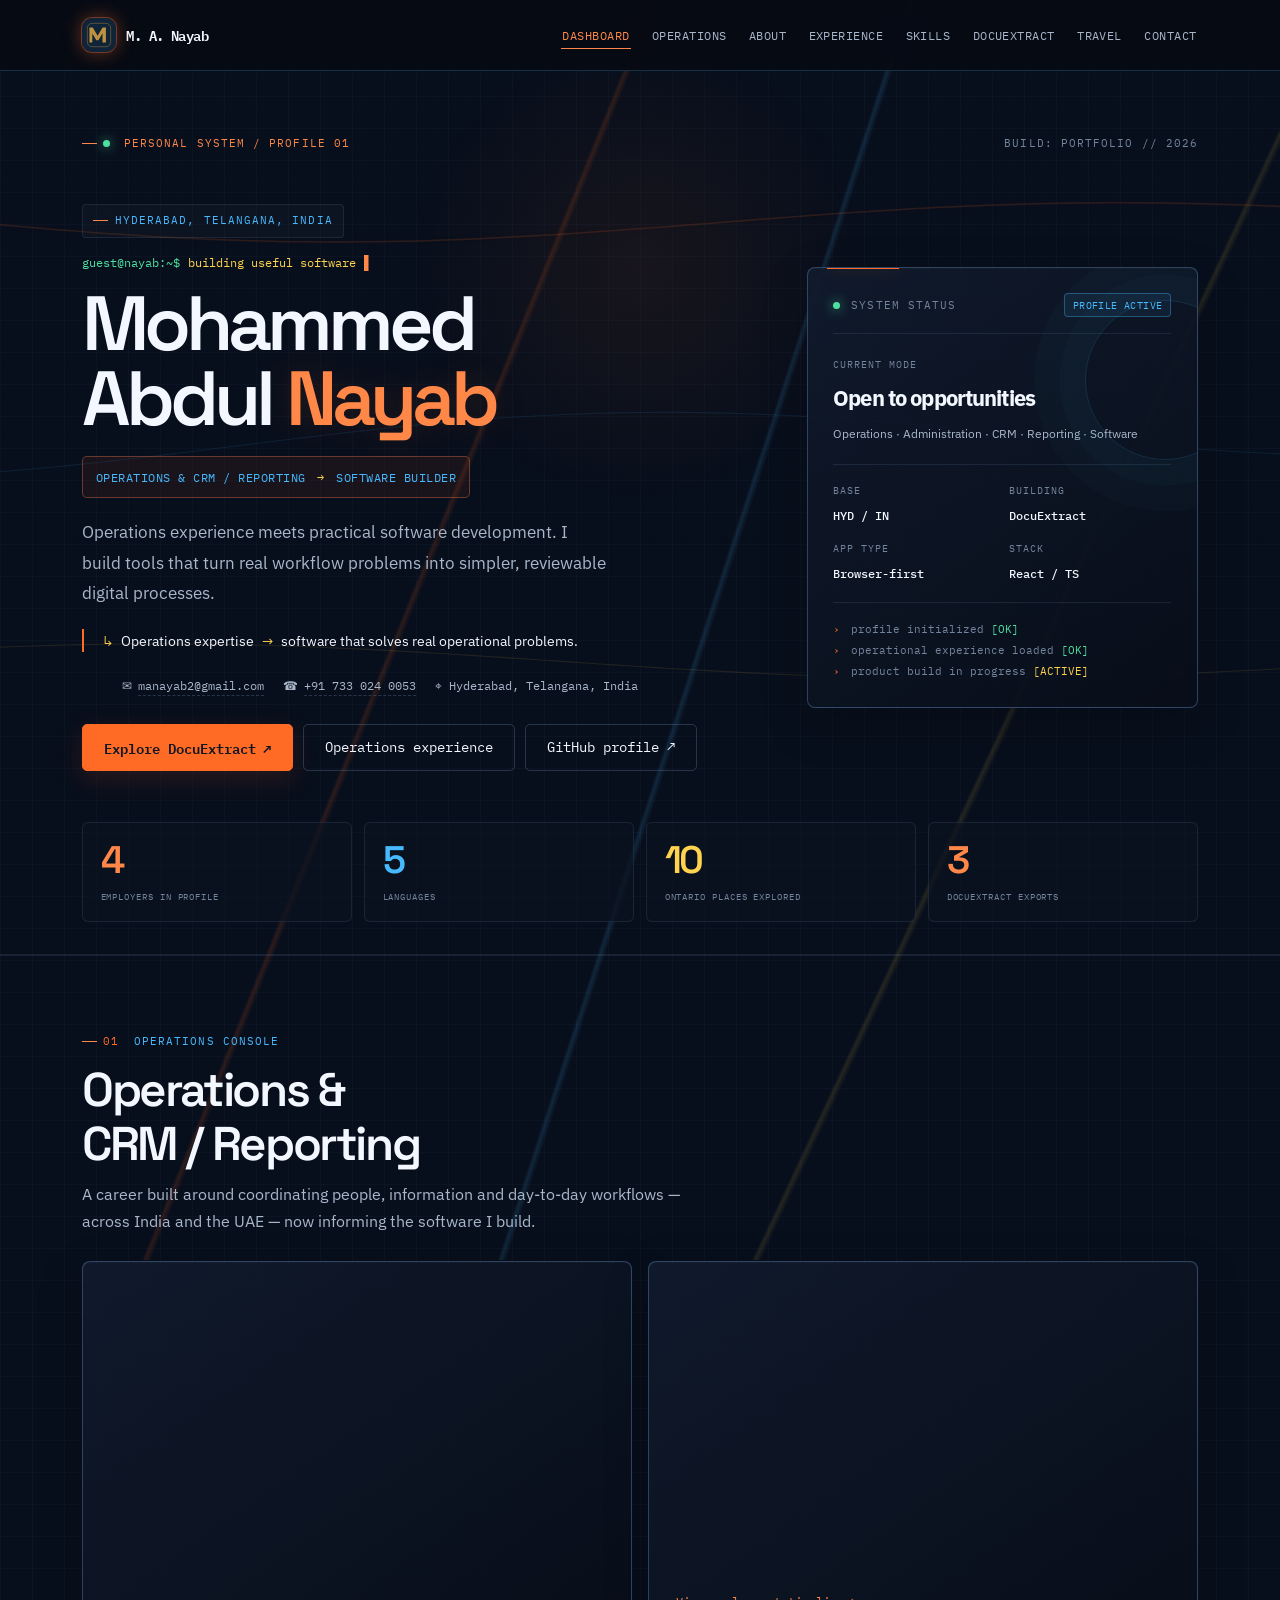
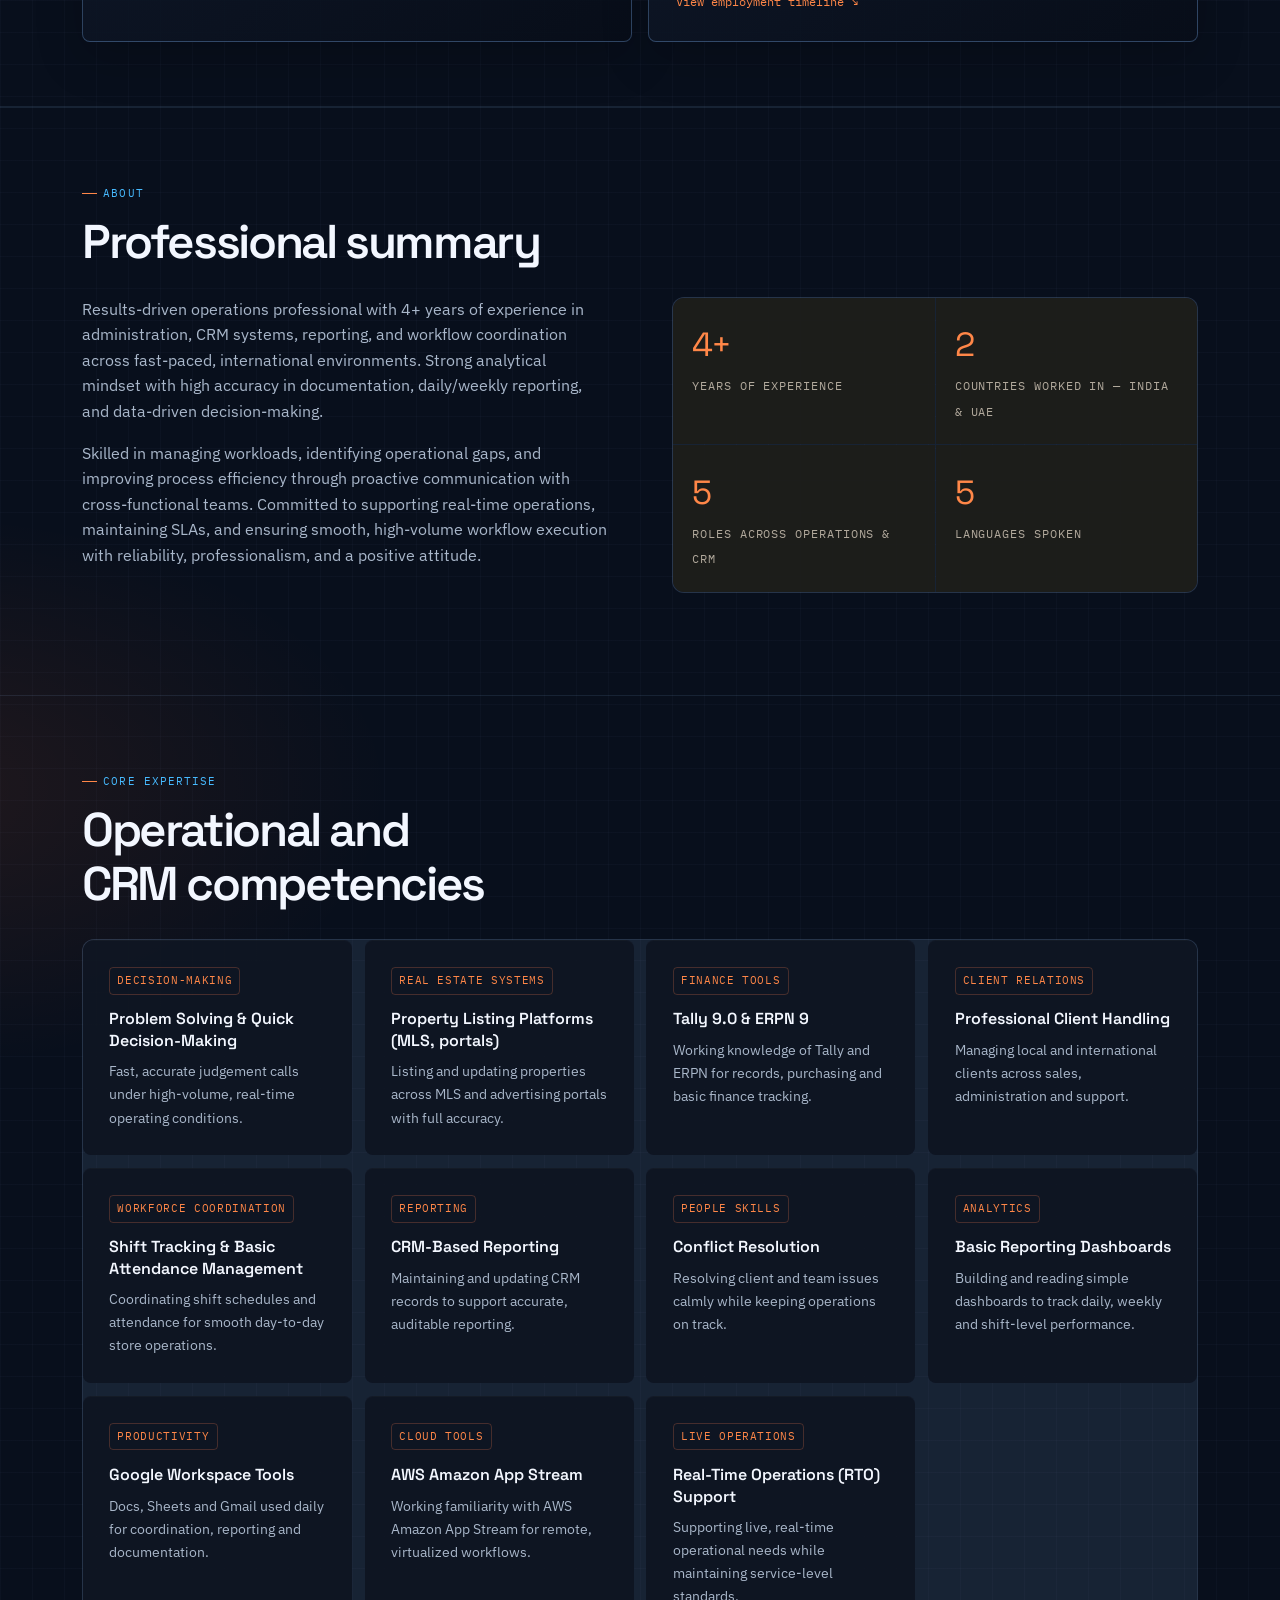
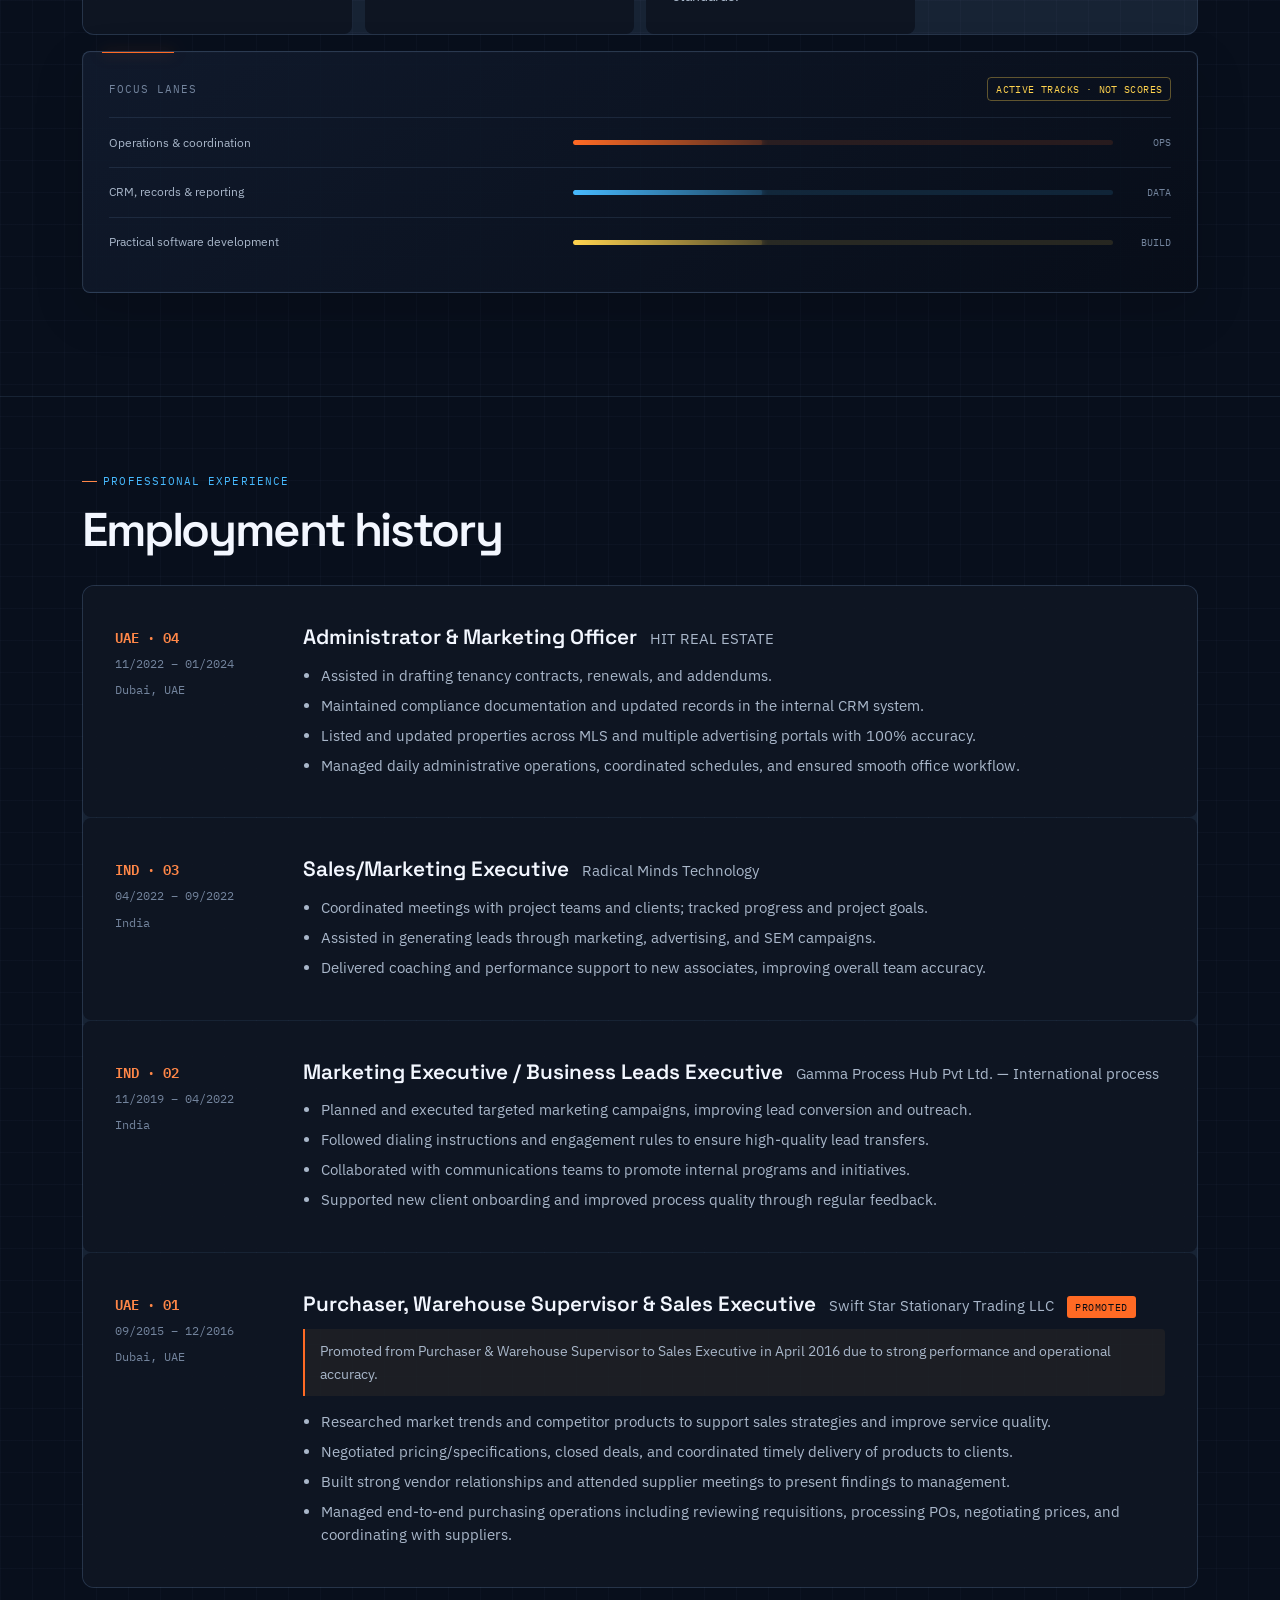
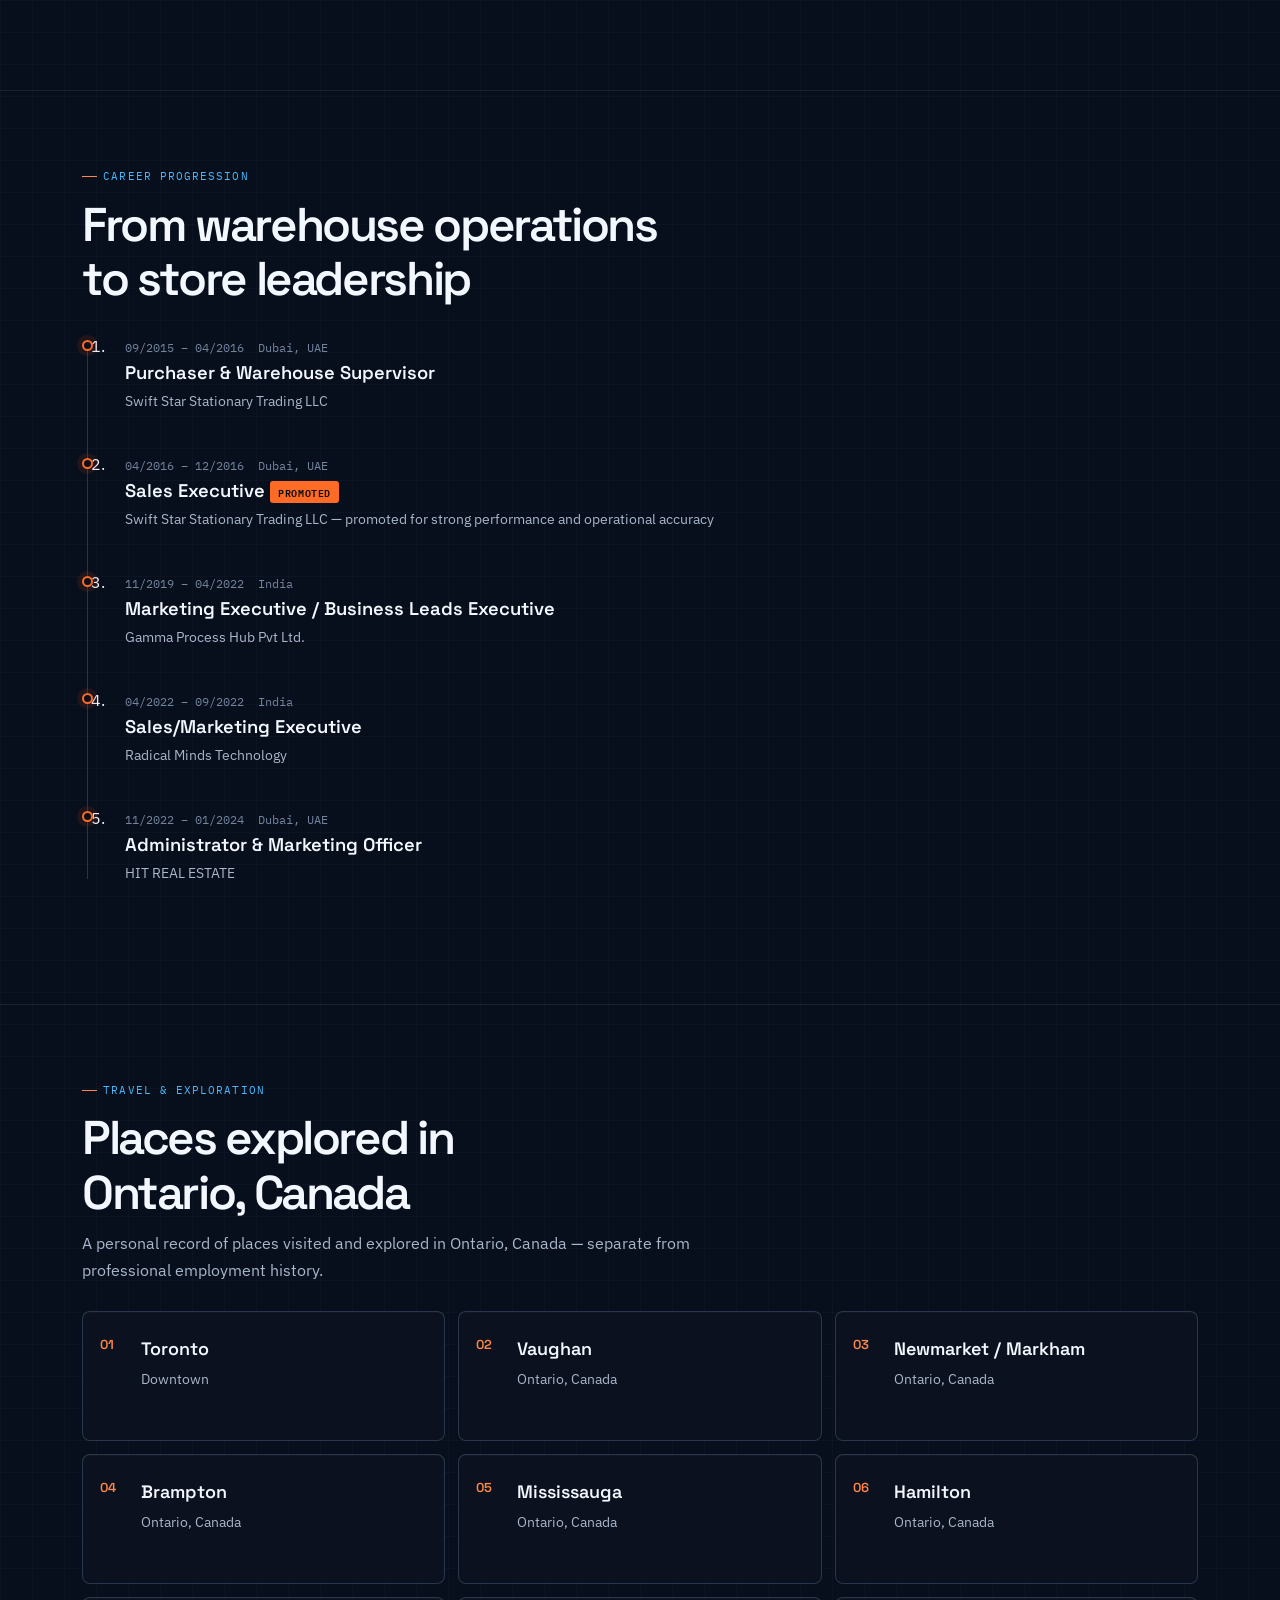
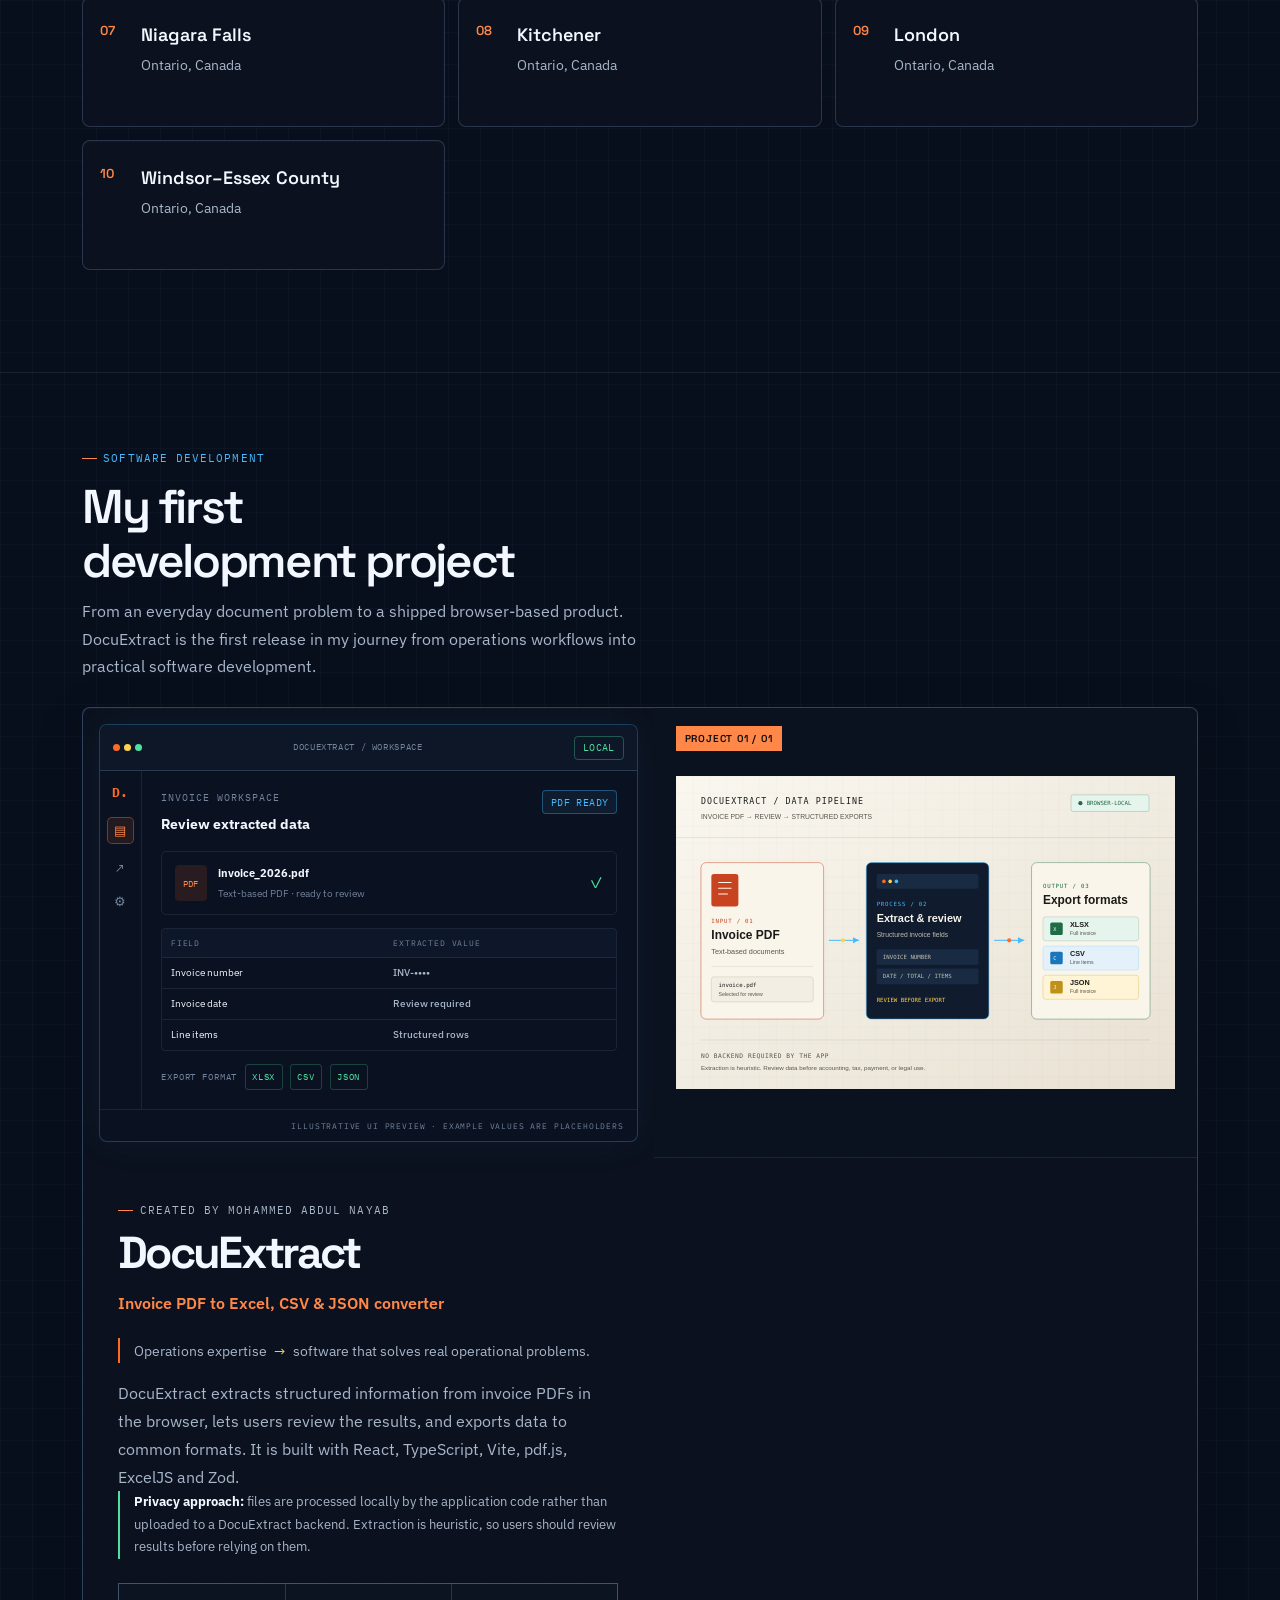
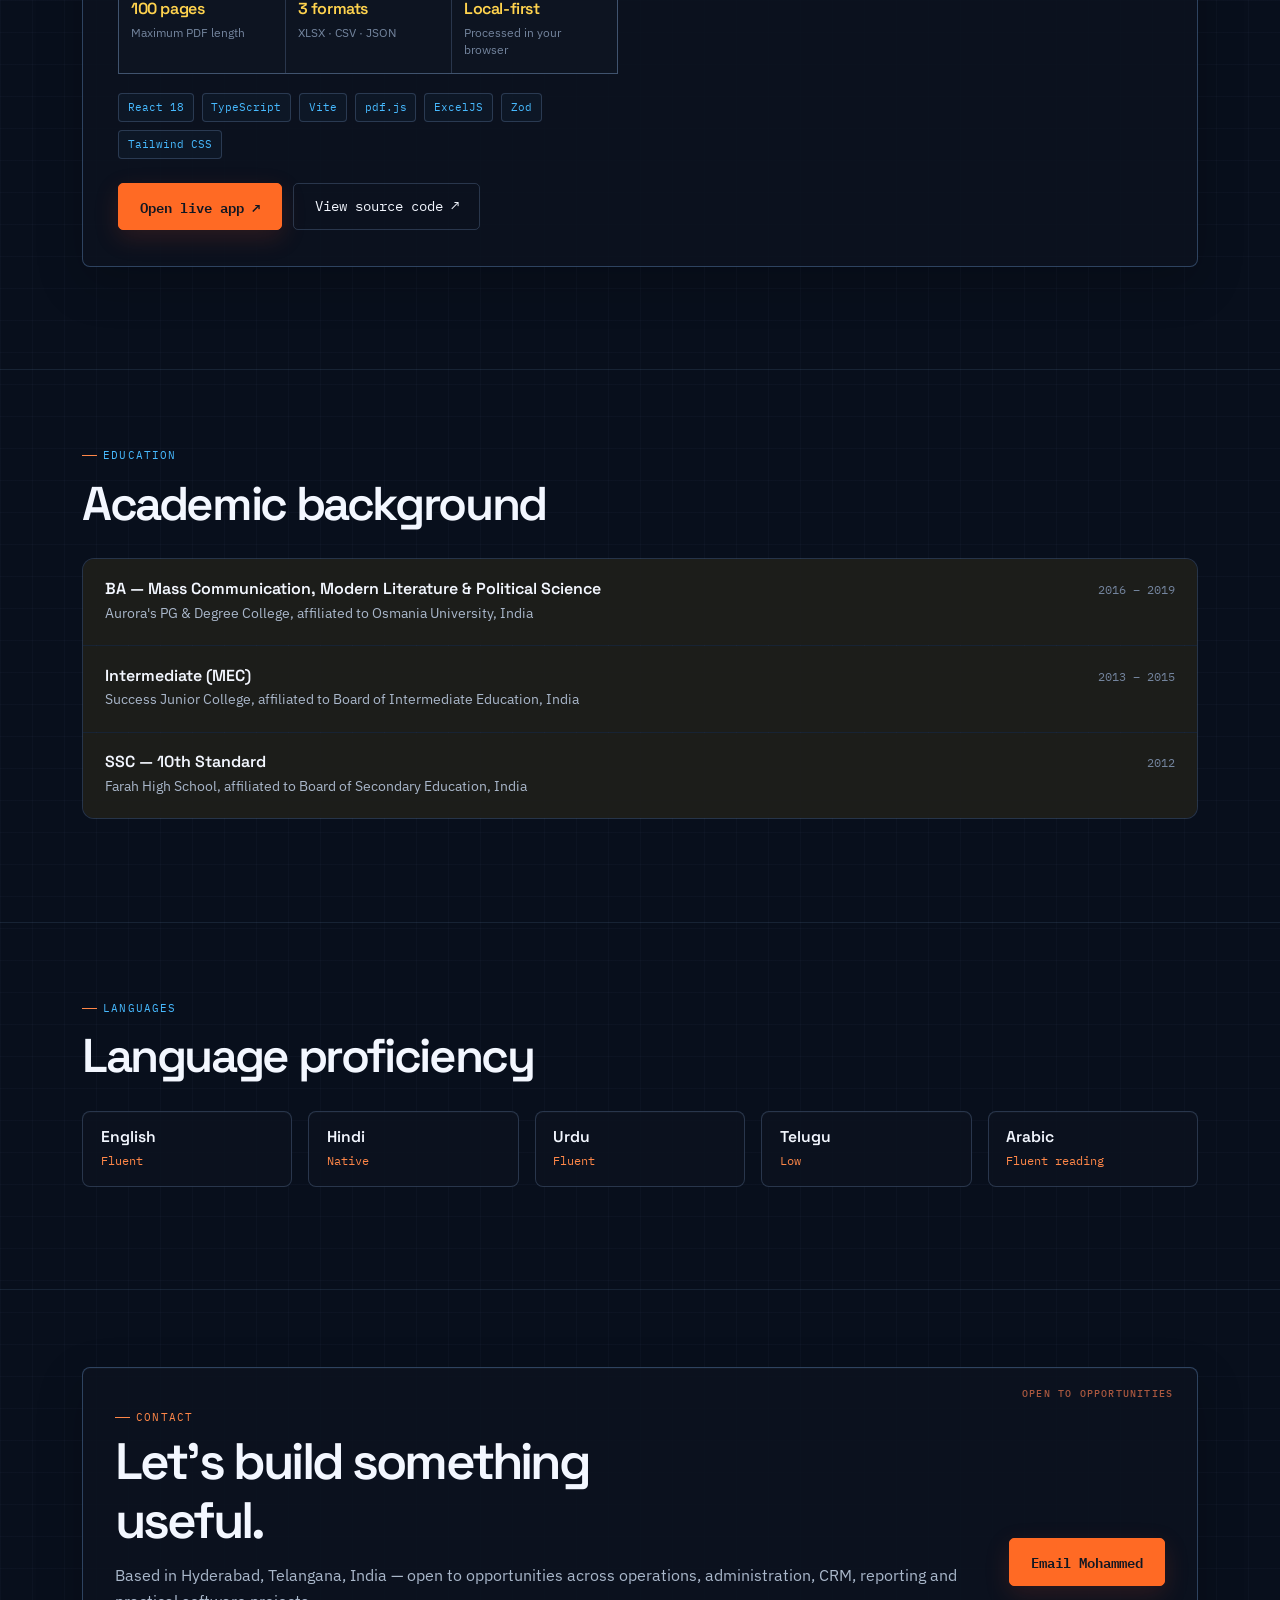
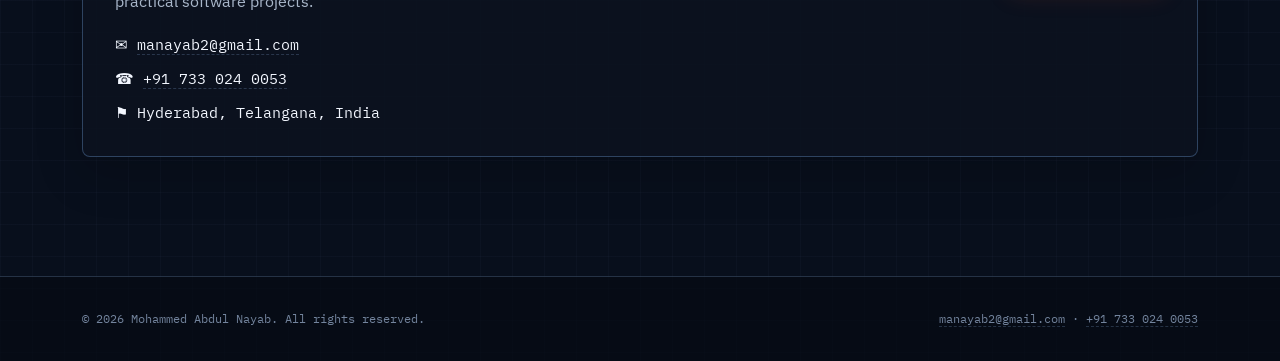
==== index.html @ 3ab065bc "Use explicit manifest.webmanifest URL" ====
<!DOCTYPE html>
<html lang="en">
<head>
  <meta charset="UTF-8" />
  <meta name="viewport" content="width=device-width, initial-scale=1" />
  <title>Mohammed Abdul Nayab | DocuExtract Creator &amp; Operations Professional</title>
  <meta name="description" content="Mohammed Abdul Nayab is a Hyderabad-based operations and CRM professional and creator of DocuExtract, a browser-based invoice PDF to Excel, CSV and JSON converter." />
  <meta name="author" content="Mohammed Abdul Nayab" />
  <meta name="robots" content="index, follow" />
  <meta name="google-site-verification" content="LG9hgW4y64yMzHTyEO7wEkTWzpy2BdXJJF6ilYaGp9U" />
  <link rel="canonical" href="https://manayab.github.io/Portfolio/" />

  <!-- Open Graph -->
  <meta property="og:type" content="profile" />
  <meta property="og:title" content="Mohammed Abdul Nayab | DocuExtract Creator & Operations Professional" />
  <meta property="og:description" content="Meet Mohammed Abdul Nayab, creator of DocuExtract, a browser-based invoice PDF converter, with experience in operations, administration and CRM." />
  <meta property="og:url" content="https://manayab.github.io/Portfolio/" />
  <meta property="og:site_name" content="Mohammed Abdul Nayab — Portfolio" />
  <meta property="og:locale" content="en_IN" />
  <meta property="profile:first_name" content="Mohammed Abdul" />
  <meta property="profile:last_name" content="Nayab" />

  <!-- Twitter / X Card -->
  <meta name="twitter:card" content="summary" />
  <meta name="color-scheme" content="dark" />
  <meta name="referrer" content="strict-origin-when-cross-origin" />
  <meta name="twitter:title" content="Mohammed Abdul Nayab | Operations, Administration & CRM Professional" />
  <meta name="twitter:description" content="Operations, administration and CRM professional based in Hyderabad, India, with professional experience in India and the UAE and travel experience in Canada." />

  <link rel="icon" href="favicon.svg" type="image/svg+xml" />
  <link rel="manifest" href="manifest.webmanifest" />
  <meta name="theme-color" content="#080d18" />

  <link rel="preconnect" href="https://fonts.googleapis.com" />
  <link rel="preconnect" href="https://fonts.gstatic.com" crossorigin />
  <link href="https://fonts.googleapis.com/css2?family=Space+Grotesk:wght@500;600;700&family=IBM+Plex+Sans:wght@400;500;600&family=IBM+Plex+Mono:wght@400;500;600&display=swap" rel="stylesheet" />

  <link rel="stylesheet" href="styles.css?v=20261029-hardening" />

  <script type="application/ld+json">
  {
    "@context": "https://schema.org",
    "@graph": [
      {
        "@type": "Person",
        "@id": "https://manayab.github.io/Portfolio/#person",
        "name": "Mohammed Abdul Nayab",
        "email": "mailto:manayab2@gmail.com",
        "telephone": "+91-733-024-0053",
        "jobTitle": "Operations, Administration & CRM Professional",
        "sameAs": ["https://github.com/MANayab", "https://github.com/MANayab/DocuExtract"],
        "url": "https://manayab.github.io/Portfolio/",
        "address": {
          "@type": "PostalAddress",
          "addressLocality": "Hyderabad",
          "addressRegion": "Telangana",
          "addressCountry": "IN"
        },
        "knowsLanguage": ["English", "Hindi", "Urdu", "Telugu", "Arabic"],
        "alumniOf": [
          {
            "@type": "CollegeOrUniversity",
            "name": "Aurora's PG & Degree College (affiliated to Osmania University)"
          },
          {
            "@type": "EducationalOrganization",
            "name": "Success Junior College"
          },
          {
            "@type": "EducationalOrganization",
            "name": "Farah High School"
          }
        ],
        "hasOccupation": [

          {
            "@type": "Occupation",
            "name": "Administrator & Marketing Officer",
            "occupationLocation": { "@type": "City", "name": "Dubai, UAE" }
          },
          {
            "@type": "Occupation",
            "name": "Sales/Marketing Executive",
            "occupationLocation": { "@type": "Country", "name": "India" }
          },
          {
            "@type": "Occupation",
            "name": "Marketing Executive / Business Leads Executive",
            "occupationLocation": { "@type": "Country", "name": "India" }
          },
          {
            "@type": "Occupation",
            "name": "Purchaser, Warehouse Supervisor & Sales Executive",
            "occupationLocation": { "@type": "City", "name": "Dubai, UAE" }
          }
        ]
      },
      {
        "@type": "SoftwareApplication",
        "@id": "https://manayab.github.io/Portfolio/#docuextract",
        "name": "DocuExtract",
        "applicationCategory": "BusinessApplication",
        "operatingSystem": "Any modern browser",
        "description": "Browser-based invoice PDF extraction to XLSX, CSV and JSON with a review step before export.",
        "url": "https://manayab.github.io/DocuExtract/",
        "codeRepository": "https://github.com/MANayab/DocuExtract",
        "creator": { "@id": "https://manayab.github.io/Portfolio/#person" }
      },
      {
        "@type": "ProfilePage",
        "@id": "https://manayab.github.io/Portfolio/#profilepage",
        "url": "https://manayab.github.io/Portfolio/",
        "name": "Mohammed Abdul Nayab | DocuExtract Creator & Operations Professional",
        "mainEntity": { "@id": "https://manayab.github.io/Portfolio/#person" },
        "about": { "@id": "https://manayab.github.io/Portfolio/#docuextract" },
        "inLanguage": "en"
      },
      {
        "@type": "ItemList",
        "@id": "https://manayab.github.io/Portfolio/#experience",
        "name": "Professional Experience",
        "itemListOrder": "https://schema.org/ItemListOrderDescending",
        "itemListElement": [

          {
            "@type": "ListItem",
            "position": 1,
            "item": {
              "@type": "OrganizeAction",
              "name": "Administrator & Marketing Officer at HIT REAL ESTATE",
              "startTime": "2022-11",
              "endTime": "2024-01",
              "location": { "@type": "City", "name": "Dubai, UAE" }
            }
          },
          {
            "@type": "ListItem",
            "position": 2,
            "item": {
              "@type": "OrganizeAction",
              "name": "Sales/Marketing Executive at Radical Minds Technology",
              "startTime": "2022-04",
              "endTime": "2022-09",
              "location": { "@type": "Country", "name": "India" }
            }
          },
          {
            "@type": "ListItem",
            "position": 3,
            "item": {
              "@type": "OrganizeAction",
              "name": "Marketing Executive/Business Leads Executive at Gamma Process Hub Pvt Ltd",
              "startTime": "2019-11",
              "endTime": "2022-04",
              "location": { "@type": "Country", "name": "India" }
            }
          },
          {
            "@type": "ListItem",
            "position": 4,
            "item": {
              "@type": "OrganizeAction",
              "name": "Purchaser, Warehouse Supervisor & Sales Executive (Promoted Apr 2016) at Swift Star Stationary Trading LLC",
              "startTime": "2015-09",
              "endTime": "2016-12",
              "location": { "@type": "City", "name": "Dubai, UAE" }
            }
          }
        ]
      },
      {
        "@type": "BreadcrumbList",
        "@id": "https://manayab.github.io/Portfolio/#breadcrumb",
        "itemListElement": [
          {
            "@type": "ListItem",
            "position": 1,
            "name": "Home",
            "item": "https://manayab.github.io/Portfolio/"
          }
        ]
      }
    ]
  }
  </script>
</head>
<body>
  <a class="skip-link" href="#main">Skip to main content</a>
  <canvas class="signal-canvas" id="signalCanvas" aria-hidden="true"></canvas>

  <header class="site-header">
    <div class="container nav-bar">
      <a class="brand" href="#top">
        <img class="brand-mark" src="favicon.svg" alt="" width="34" height="34" />
        <span>M. A. Nayab</span>
      </a>
      <button class="nav-toggle" id="navToggle" aria-expanded="false" aria-controls="siteNav">
        <svg viewBox="0 0 24 24" fill="none" stroke="currentColor" stroke-width="2" aria-hidden="true" focusable="false">
          <path d="M4 6h16M4 12h16M4 18h16" />
        </svg>
        <span style="position:absolute;left:-9999px;">Toggle navigation</span>
      </button>
      <nav class="site-nav" id="siteNav" aria-label="Primary">
        <ul>
          <li><a href="#top">Dashboard</a></li>
          <li><a href="#ops-dashboard">Operations</a></li>
          <li><a href="#about">About</a></li>
          <li><a href="#experience">Experience</a></li>
          <li><a href="#expertise">Skills</a></li>
          <li><a href="#projects">DocuExtract</a></li>
          <li><a href="#international">Travel</a></li>
          <li><a href="#contact">Contact</a></li>
        </ul>
      </nav>
    </div>
  </header>

  <main id="main">

    <!-- DASHBOARD HERO -->
    <section class="hero dashboard-hero" id="top" aria-labelledby="hero-heading">
      <div class="container">
        <div class="dashboard-topline">
          <span class="eyebrow"><span class="status-dot" aria-hidden="true"></span> PERSONAL SYSTEM / PROFILE 01</span>
          <span class="mono muted">BUILD: PORTFOLIO // 2026</span>
        </div>
        <div class="hero-grid">
          <div class="hero-copy">
            <p class="eyebrow hero-kicker">Hyderabad, Telangana, India</p>
            <p class="terminal-line"><span aria-hidden="true">guest@nayab:~$</span> <span id="terminalText">whoami</span><span class="terminal-cursor" aria-hidden="true">▋</span></p>
            <h1 id="hero-heading">Mohammed Abdul <span>Nayab</span></h1>
            <p class="hero-role">OPERATIONS &amp; CRM / REPORTING <span class="role-divider">→</span> SOFTWARE BUILDER</p>
            <p class="hero-summary">Operations experience meets practical software development. I build tools that turn real workflow problems into simpler, reviewable digital processes.</p>
            <p class="bridge-line"><span class="bridge-mark" aria-hidden="true">↳</span> Operations expertise <span>→</span> software that solves real operational problems.</p>
            <ul class="hero-meta">
              <li><span aria-hidden="true">✉</span> <a href="mailto:manayab2@gmail.com">manayab2@gmail.com</a></li>
              <li><span aria-hidden="true">☎</span> <a href="tel:+917330240053">+91 733 024 0053</a></li>
              <li><span aria-hidden="true">⌖</span> Hyderabad, Telangana, India</li>
            </ul>
            <div class="hero-cta">
              <a class="btn btn-primary" href="#projects">Explore DocuExtract <span aria-hidden="true">↗</span></a>
              <a class="btn btn-ghost" href="#experience">Operations experience</a>
              <a class="btn btn-ghost" href="https://github.com/MANayab" target="_blank" rel="noopener noreferrer">GitHub profile ↗</a>
            </div>
          </div>
          <aside class="status-panel panel" aria-label="Current profile status">
            <div class="panel-heading"><span><span class="status-dot" aria-hidden="true"></span> SYSTEM STATUS</span><span class="chip chip-blue">PROFILE ACTIVE</span></div>
            <div class="status-main"><span class="status-label">CURRENT MODE</span><strong>Open to opportunities</strong><span class="status-sub">Operations · Administration · CRM · Reporting · Software</span></div>
            <div class="status-grid">
              <div><span class="status-label">BASE</span><strong>HYD / IN</strong></div>
              <div><span class="status-label">BUILDING</span><strong>DocuExtract</strong></div>
              <div><span class="status-label">APP TYPE</span><strong>Browser-first</strong></div>
              <div><span class="status-label">STACK</span><strong>React / TS</strong></div>
            </div>
            <div class="terminal-output"><span class="terminal-prompt">›</span> profile initialized <span class="output-ok">[OK]</span><br><span class="terminal-prompt">›</span> operational experience loaded <span class="output-ok">[OK]</span><br><span class="terminal-prompt">›</span> product build in progress <span class="output-warn">[ACTIVE]</span></div>
          </aside>
        </div>
        <div class="kpi-strip" aria-label="Portfolio highlights">
          <div class="kpi"><strong data-count="4">4</strong><span>EMPLOYERS IN PROFILE</span></div>
          <div class="kpi kpi-blue"><strong data-count="5">5</strong><span>LANGUAGES</span></div>
          <div class="kpi kpi-yellow"><strong data-count="10">10</strong><span>ONTARIO PLACES EXPLORED</span></div>
          <div class="kpi"><strong data-count="3">3</strong><span>DOCUEXTRACT EXPORTS</span></div>
        </div>
      </div>
    </section>

    <!-- OPERATIONS FIRST: EXPERIENCE IS IMMEDIATELY VISIBLE -->
    <section class="ops-dashboard section-dashboard" id="ops-dashboard" aria-labelledby="ops-dashboard-heading">
      <div class="container">
        <div class="section-head dashboard-section-head">
          <p class="eyebrow"><span class="section-index">01</span> OPERATIONS CONSOLE</p>
          <h2 id="ops-dashboard-heading">Operations &amp; CRM / Reporting</h2>
          <p class="section-intro">A career built around coordinating people, information and day-to-day workflows — across India and the UAE — now informing the software I build.</p>
        </div>
        <div class="ops-overview-grid">
          <article class="panel ops-focus">
            <div class="panel-heading"><span>CORE CAPABILITIES</span><span class="chip">OPS / CRM</span></div>
            <h3>Keep the workflow moving.</h3>
            <p>Administration, CRM handling, reporting, scheduling support, client coordination and operational follow-through.</p>
            <div class="capability-tags"><span>CRM &amp; reporting</span><span>Workflow coordination</span><span>Client handling</span><span>RTO / SLA support</span><span>Warehouse &amp; purchasing</span><span>Marketing operations</span></div>
          </article>
          <article class="panel ops-route">
            <div class="panel-heading"><span>INTERNATIONAL WORK HISTORY</span><span class="chip chip-blue">IND ↔ UAE</span></div>
            <div class="route-row"><span class="route-node"></span><div><strong>India</strong><p>Sales/marketing, business leads and CRM-related work</p></div><span class="route-tag">IN</span></div>
            <div class="route-row"><span class="route-node route-node-blue"></span><div><strong>United Arab Emirates</strong><p>Purchasing, warehouse supervision, sales, administration and marketing</p></div><span class="route-tag">UAE</span></div>
            <p class="route-note">See the full role-by-role timeline below. No performance metrics are assumed where the record does not provide them.</p>
            <a class="text-link" href="#experience">View employment timeline <span aria-hidden="true">↘</span></a>
          </article>
        </div>
      </div>
    </section>

    <!-- ABOUT -->
    <section id="about" aria-labelledby="about-heading">
      <div class="container">
        <div class="section-head">
          <p class="eyebrow">About</p>
          <h2 id="about-heading">Professional summary</h2>
        </div>
        <div class="about-layout">
          <div class="about-body">
            <p>
              Results-driven operations professional with 4+ years of experience in administration,
              CRM systems, reporting, and workflow coordination across fast-paced, international
              environments. Strong analytical mindset with high accuracy in documentation,
              daily/weekly reporting, and data-driven decision-making.
            </p>
            <p>
              Skilled in managing workloads, identifying operational gaps, and improving process
              efficiency through proactive communication with cross-functional teams. Committed to
              supporting real-time operations, maintaining SLAs, and ensuring smooth, high-volume
              workflow execution with reliability, professionalism, and a positive attitude.
            </p>
          </div>
          <div class="about-stats" role="list" aria-label="Career snapshot">
            <div role="listitem">
              <span class="stat-value">4+</span>
              <span class="stat-label">Years of experience</span>
            </div>
            <div role="listitem">
              <span class="stat-value">2</span>
              <span class="stat-label">Countries worked in — India &amp; UAE</span>
            </div>
            <div role="listitem">
              <span class="stat-value">5</span>
              <span class="stat-label">Roles across operations &amp; CRM</span>
            </div>
            <div role="listitem">
              <span class="stat-value">5</span>
              <span class="stat-label">Languages spoken</span>
            </div>
          </div>
        </div>
      </div>
    </section>

    <!-- CORE EXPERTISE -->
    <section id="expertise" aria-labelledby="expertise-heading">
      <div class="container">
        <div class="section-head">
          <p class="eyebrow">Core expertise</p>
          <h2 id="expertise-heading">Operational and CRM competencies</h2>
        </div>
        <div class="expertise-grid">
          <div class="expertise-item">
            <span class="expertise-tag">Decision-making</span>
            <h3>Problem Solving &amp; Quick Decision-Making</h3>
            <p>Fast, accurate judgement calls under high-volume, real-time operating conditions.</p>
          </div>
          <div class="expertise-item">
            <span class="expertise-tag">Real estate systems</span>
            <h3>Property Listing Platforms (MLS, portals)</h3>
            <p>Listing and updating properties across MLS and advertising portals with full accuracy.</p>
          </div>
          <div class="expertise-item">
            <span class="expertise-tag">Finance tools</span>
            <h3>Tally 9.0 &amp; ERPN 9</h3>
            <p>Working knowledge of Tally and ERPN for records, purchasing and basic finance tracking.</p>
          </div>
          <div class="expertise-item">
            <span class="expertise-tag">Client relations</span>
            <h3>Professional Client Handling</h3>
            <p>Managing local and international clients across sales, administration and support.</p>
          </div>
          <div class="expertise-item">
            <span class="expertise-tag">Workforce coordination</span>
            <h3>Shift Tracking &amp; Basic Attendance Management</h3>
            <p>Coordinating shift schedules and attendance for smooth day-to-day store operations.</p>
          </div>
          <div class="expertise-item">
            <span class="expertise-tag">Reporting</span>
            <h3>CRM-Based Reporting</h3>
            <p>Maintaining and updating CRM records to support accurate, auditable reporting.</p>
          </div>
          <div class="expertise-item">
            <span class="expertise-tag">People skills</span>
            <h3>Conflict Resolution</h3>
            <p>Resolving client and team issues calmly while keeping operations on track.</p>
          </div>
          <div class="expertise-item">
            <span class="expertise-tag">Analytics</span>
            <h3>Basic Reporting Dashboards</h3>
            <p>Building and reading simple dashboards to track daily, weekly and shift-level performance.</p>
          </div>
          <div class="expertise-item">
            <span class="expertise-tag">Productivity</span>
            <h3>Google Workspace Tools</h3>
            <p>Docs, Sheets and Gmail used daily for coordination, reporting and documentation.</p>
          </div>
          <div class="expertise-item">
            <span class="expertise-tag">Cloud tools</span>
            <h3>AWS Amazon App Stream</h3>
            <p>Working familiarity with AWS Amazon App Stream for remote, virtualized workflows.</p>
          </div>
          <div class="expertise-item">
            <span class="expertise-tag">Live operations</span>
            <h3>Real-Time Operations (RTO) Support</h3>
            <p>Supporting live, real-time operational needs while maintaining service-level standards.</p>
          </div>
        </div>
        <div class="focus-lanes panel" aria-label="Focus areas; visual bars are decorative and do not represent proficiency scores">
          <div class="panel-heading"><span>FOCUS LANES</span><span class="chip chip-yellow">ACTIVE TRACKS · NOT SCORES</span></div>
          <div class="focus-lane"><span>Operations &amp; coordination</span><div class="signal-track" aria-hidden="true"><i></i></div><span class="lane-code">OPS</span></div>
          <div class="focus-lane"><span>CRM, records &amp; reporting</span><div class="signal-track signal-blue" aria-hidden="true"><i></i></div><span class="lane-code">DATA</span></div>
          <div class="focus-lane"><span>Practical software development</span><div class="signal-track signal-yellow" aria-hidden="true"><i></i></div><span class="lane-code">BUILD</span></div>
        </div>
      </div>
    </section>

    <!-- PROFESSIONAL EXPERIENCE -->
    <section id="experience" aria-labelledby="experience-heading">
      <div class="container">
        <div class="section-head">
          <p class="eyebrow">Professional experience</p>
          <h2 id="experience-heading">Employment history</h2>
        </div>

        <div class="experience-list">

          <article class="experience-item">
            <div class="experience-when">
              <span class="code">UAE · 04</span>
              <time datetime="2022-11/2024-01">11/2022 – 01/2024</time>
              <span>Dubai, UAE</span>
            </div>
            <div>
              <div class="experience-header">
                <h3>Administrator &amp; Marketing Officer</h3>
                <span class="org">HIT REAL ESTATE</span>
              </div>
              <ul>
                <li>Assisted in drafting tenancy contracts, renewals, and addendums.</li>
                <li>Maintained compliance documentation and updated records in the internal CRM system.</li>
                <li>Listed and updated properties across MLS and multiple advertising portals with 100% accuracy.</li>
                <li>Managed daily administrative operations, coordinated schedules, and ensured smooth office workflow.</li>
              </ul>
            </div>
          </article>

          <article class="experience-item">
            <div class="experience-when">
              <span class="code">IND · 03</span>
              <time datetime="2022-04/2022-09">04/2022 – 09/2022</time>
              <span>India</span>
            </div>
            <div>
              <div class="experience-header">
                <h3>Sales/Marketing Executive</h3>
                <span class="org">Radical Minds Technology</span>
              </div>
              <ul>
                <li>Coordinated meetings with project teams and clients; tracked progress and project goals.</li>
                <li>Assisted in generating leads through marketing, advertising, and SEM campaigns.</li>
                <li>Delivered coaching and performance support to new associates, improving overall team accuracy.</li>
              </ul>
            </div>
          </article>

          <article class="experience-item">
            <div class="experience-when">
              <span class="code">IND · 02</span>
              <time datetime="2019-11/2022-04">11/2019 – 04/2022</time>
              <span>India</span>
            </div>
            <div>
              <div class="experience-header">
                <h3>Marketing Executive / Business Leads Executive</h3>
                <span class="org">Gamma Process Hub Pvt Ltd. — International process</span>
              </div>
              <ul>
                <li>Planned and executed targeted marketing campaigns, improving lead conversion and outreach.</li>
                <li>Followed dialing instructions and engagement rules to ensure high-quality lead transfers.</li>
                <li>Collaborated with communications teams to promote internal programs and initiatives.</li>
                <li>Supported new client onboarding and improved process quality through regular feedback.</li>
              </ul>
            </div>
          </article>

          <article class="experience-item">
            <div class="experience-when">
              <span class="code">UAE · 01</span>
              <time datetime="2015-09/2016-12">09/2015 – 12/2016</time>
              <span>Dubai, UAE</span>
            </div>
            <div>
              <div class="experience-header">
                <h3>Purchaser, Warehouse Supervisor &amp; Sales Executive</h3>
                <span class="org">Swift Star Stationary Trading LLC</span>
                <span class="badge-promoted">Promoted</span>
              </div>
              <p class="promotion-note">
                Promoted from Purchaser &amp; Warehouse Supervisor to Sales Executive in April 2016
                due to strong performance and operational accuracy.
              </p>
              <ul>
                <li>Researched market trends and competitor products to support sales strategies and improve service quality.</li>
                <li>Negotiated pricing/specifications, closed deals, and coordinated timely delivery of products to clients.</li>
                <li>Built strong vendor relationships and attended supplier meetings to present findings to management.</li>
                <li>Managed end-to-end purchasing operations including reviewing requisitions, processing POs, negotiating prices, and coordinating with suppliers.</li>
              </ul>
            </div>
          </article>

        </div>
      </div>
    </section>

    <!-- CAREER PROGRESSION -->
    <section id="progression" aria-labelledby="progression-heading">
      <div class="container">
        <div class="section-head">
          <p class="eyebrow">Career progression</p>
          <h2 id="progression-heading">From warehouse operations to store leadership</h2>
        </div>

        <ol class="progress-track">
          <li class="progress-step">
            <div class="step-meta">
              <span>09/2015 – 04/2016</span>
              <span>Dubai, UAE</span>
            </div>
            <h3>Purchaser &amp; Warehouse Supervisor</h3>
            <span class="org">Swift Star Stationary Trading LLC</span>
          </li>
          <li class="progress-step">
            <div class="step-meta">
              <span>04/2016 – 12/2016</span>
              <span>Dubai, UAE</span>
            </div>
            <h3>Sales Executive <span class="badge-promoted">Promoted</span></h3>
            <span class="org">Swift Star Stationary Trading LLC — promoted for strong performance and operational accuracy</span>
          </li>
          <li class="progress-step">
            <div class="step-meta">
              <span>11/2019 – 04/2022</span>
              <span>India</span>
            </div>
            <h3>Marketing Executive / Business Leads Executive</h3>
            <span class="org">Gamma Process Hub Pvt Ltd.</span>
          </li>
          <li class="progress-step">
            <div class="step-meta">
              <span>04/2022 – 09/2022</span>
              <span>India</span>
            </div>
            <h3>Sales/Marketing Executive</h3>
            <span class="org">Radical Minds Technology</span>
          </li>
          <li class="progress-step">
            <div class="step-meta">
              <span>11/2022 – 01/2024</span>
              <span>Dubai, UAE</span>
            </div>
            <h3>Administrator &amp; Marketing Officer</h3>
            <span class="org">HIT REAL ESTATE</span>
          </li>

        </ol>
      </div>
    </section>

    <!-- CANADA TRAVEL -->
    <section id="international" aria-labelledby="international-heading">
      <div class="container">
        <div class="section-head">
          <p class="eyebrow">Travel &amp; exploration</p>
          <h2 id="international-heading">Places explored in Ontario, Canada</h2>
          <p class="section-intro">A personal record of places visited and explored in Ontario, Canada — separate from professional employment history.</p>
        </div>
        <div class="travel-grid">
          <article class="travel-place"><span class="travel-number">01</span><h3>Toronto</h3><p>Downtown</p></article>
          <article class="travel-place"><span class="travel-number">02</span><h3>Vaughan</h3><p>Ontario, Canada</p></article>
          <article class="travel-place"><span class="travel-number">03</span><h3>Newmarket / Markham</h3><p>Ontario, Canada</p></article>
          <article class="travel-place"><span class="travel-number">04</span><h3>Brampton</h3><p>Ontario, Canada</p></article>
          <article class="travel-place"><span class="travel-number">05</span><h3>Mississauga</h3><p>Ontario, Canada</p></article>
          <article class="travel-place"><span class="travel-number">06</span><h3>Hamilton</h3><p>Ontario, Canada</p></article>
          <article class="travel-place"><span class="travel-number">07</span><h3>Niagara Falls</h3><p>Ontario, Canada</p></article>
          <article class="travel-place"><span class="travel-number">08</span><h3>Kitchener</h3><p>Ontario, Canada</p></article>
          <article class="travel-place"><span class="travel-number">09</span><h3>London</h3><p>Ontario, Canada</p></article>
          <article class="travel-place"><span class="travel-number">10</span><h3>Windsor–Essex County</h3><p>Ontario, Canada</p></article>
        </div>
      </div>
    </section>

    <!-- PROJECTS -->
    <section id="projects" aria-labelledby="projects-heading">
      <div class="container">
        <div class="section-head">
          <p class="eyebrow">Software development</p>
          <h2 id="projects-heading">My first development project</h2>
          <p class="section-intro">From an everyday document problem to a shipped browser-based product. DocuExtract is the first release in my journey from operations workflows into practical software development.</p>
        </div>
        <article class="project-card">
          <div class="docu-app-window" aria-label="Illustrative DocuExtract application window">
            <div class="app-window-top"><span class="app-dots" aria-hidden="true"><i></i><i></i><i></i></span><span>DOCUEXTRACT / WORKSPACE</span><span class="chip chip-green">LOCAL</span></div>
            <div class="app-window-body">
              <div class="app-sidebar"><span class="app-side-mark">D.</span><span class="app-side-active">▤</span><span>↗</span><span>⚙</span></div>
              <div class="app-workspace"><div class="app-workspace-head"><div><span class="status-label">INVOICE WORKSPACE</span><strong>Review extracted data</strong></div><span class="chip chip-blue">PDF READY</span></div>
                <div class="app-file-row"><span class="file-icon">PDF</span><div><strong>invoice_2026.pdf</strong><span>Text-based PDF · ready to review</span></div><span class="output-ok">✓</span></div>
                <div class="app-data-table"><div><span>FIELD</span><span>EXTRACTED VALUE</span></div><div><span>Invoice number</span><b>INV-••••</b></div><div><span>Invoice date</span><b>Review required</b></div><div><span>Line items</span><b>Structured rows</b></div></div>
                <div class="app-export-row"><span>EXPORT FORMAT</span><span class="export-pill">XLSX</span><span class="export-pill">CSV</span><span class="export-pill">JSON</span></div>
              </div>
            </div>
            <p class="app-window-caption">ILLUSTRATIVE UI PREVIEW · EXAMPLE VALUES ARE PLACEHOLDERS</p>
          </div>
          <div class="project-visual">
            <img src="assets/docuextract-pipeline.svg" alt="DocuExtract invoice processing pipeline showing PDF input, extraction and structured spreadsheet exports" loading="lazy" width="960" height="600" />
            <span class="project-index">PROJECT 01 / 01</span>
          </div>
          <div class="project-copy">
            <p class="eyebrow">Created by Mohammed Abdul Nayab</p>
            <h3>DocuExtract</h3>
            <p class="project-tagline">Invoice PDF to Excel, CSV &amp; JSON converter</p>
            <p class="bridge-line project-bridge">Operations expertise <span>→</span> software that solves real operational problems.</p>
            <p>DocuExtract extracts structured information from invoice PDFs in the browser, lets users review the results, and exports data to common formats. It is built with React, TypeScript, Vite, pdf.js, ExcelJS and Zod.</p>
            <p class="project-privacy"><strong>Privacy approach:</strong> files are processed locally by the application code rather than uploaded to a DocuExtract backend. Extraction is heuristic, so users should review results before relying on them.</p>
            <ul class="project-highlights" aria-label="Product highlights"><li><strong>100 pages</strong><span>Maximum PDF length</span></li><li><strong>3 formats</strong><span>XLSX · CSV · JSON</span></li><li><strong>Local-first</strong><span>Processed in your browser</span></li></ul>
            <div class="project-tags" aria-label="Technologies"><span>React 18</span><span>TypeScript</span><span>Vite</span><span>pdf.js</span><span>ExcelJS</span><span>Zod</span><span>Tailwind CSS</span></div>
            <div class="project-actions">
              <a class="btn btn-primary" href="https://manayab.github.io/DocuExtract/" target="_blank" rel="noopener noreferrer">Open live app ↗</a>
              <a class="btn btn-ghost" href="https://github.com/MANayab/DocuExtract" target="_blank" rel="noopener noreferrer">View source code ↗</a>
            </div>
          </div>
        </article>
      </div>
    </section>

    <!-- EDUCATION -->
    <section id="education" aria-labelledby="education-heading">
      <div class="container">
        <div class="section-head">
          <p class="eyebrow">Education</p>
          <h2 id="education-heading">Academic background</h2>
        </div>
        <div class="education-list">
          <div class="education-item">
            <div>
              <h3>BA — Mass Communication, Modern Literature &amp; Political Science</h3>
              <p class="org">Aurora's PG &amp; Degree College, affiliated to Osmania University, India</p>
            </div>
            <time datetime="2016/2019">2016 – 2019</time>
          </div>
          <div class="education-item">
            <div>
              <h3>Intermediate (MEC)</h3>
              <p class="org">Success Junior College, affiliated to Board of Intermediate Education, India</p>
            </div>
            <time datetime="2013/2015">2013 – 2015</time>
          </div>
          <div class="education-item">
            <div>
              <h3>SSC — 10th Standard</h3>
              <p class="org">Farah High School, affiliated to Board of Secondary Education, India</p>
            </div>
            <time datetime="2012">2012</time>
          </div>
        </div>
      </div>
    </section>

    <!-- LANGUAGES -->
    <section id="languages" aria-labelledby="languages-heading">
      <div class="container">
        <div class="section-head">
          <p class="eyebrow">Languages</p>
          <h2 id="languages-heading">Language proficiency</h2>
        </div>
        <div class="language-grid">
          <div class="language-chip">
            <h3>English</h3>
            <span class="level">Fluent</span>
          </div>
          <div class="language-chip">
            <h3>Hindi</h3>
            <span class="level">Native</span>
          </div>
          <div class="language-chip">
            <h3>Urdu</h3>
            <span class="level">Fluent</span>
          </div>
          <div class="language-chip">
            <h3>Telugu</h3>
            <span class="level">Low</span>
          </div>
          <div class="language-chip">
            <h3>Arabic</h3>
            <span class="level">Fluent reading</span>
          </div>
        </div>
      </div>
    </section>

    <!-- CONTACT -->
    <section id="contact" aria-labelledby="contact-heading">
      <div class="container">
        <div class="contact-panel">
          <div>
            <p class="eyebrow">Contact</p>
            <h2 id="contact-heading">Let's build something useful.</h2>
            <p>Based in Hyderabad, Telangana, India — open to opportunities across operations, administration, CRM, reporting and practical software projects.</p>
            <ul class="contact-list">
              <li><span aria-hidden="true">✉</span> <a href="mailto:manayab2@gmail.com">manayab2@gmail.com</a></li>
              <li><span aria-hidden="true">☎</span> <a href="tel:+917330240053">+91 733 024 0053</a></li>
              <li><span aria-hidden="true">⚑</span> Hyderabad, Telangana, India</li>
            </ul>
          </div>
          <a class="btn btn-primary" href="mailto:manayab2@gmail.com">Email Mohammed</a>
        </div>
      </div>
    </section>

  </main>

  <footer class="site-footer">
    <div class="container footer-row">
      <span>© <span id="year">2026</span> Mohammed Abdul Nayab. All rights reserved.</span>
      <span><a href="mailto:manayab2@gmail.com">manayab2@gmail.com</a> · <a href="tel:+917330240053">+91 733 024 0053</a></span>
    </div>
  </footer>

  <script src="script.js?v=20261029-mobile-fix"></script>
</body>
</html>
---- styles.css ----
/* ==========================================================================
   Mohammed Abdul Nayab — Portfolio
   Design concept: "Operations Dossier" — a manifest/ledger aesthetic that
   reflects a career built on documentation, CRM records and cross-border
   logistics (Purchaser/Warehouse -> Sales -> Admin/Marketing -> Store Ops).
   Route waypoints (IND / UAE / CAN) are the recurring structural device,
   because the career genuinely is a sequence across three countries.
   ========================================================================== */

:root {
  /* Color */
  --ink-900: #0a1826;
  --ink-800: #0f2438;
  --ink-700: #16314a;
  --ink-600: #1f4460;
  --line: rgba(198, 210, 221, 0.16);
  --line-strong: rgba(198, 210, 221, 0.32);
  --paper: #ede7da;
  --paper-dim: #d9d2c2;
  --brass: #c0923d;
  --brass-bright: #dcae5c;
  --text-hi: #f2f1ec;
  --text-lo: #a9b8c6;
  --text-faint: #7c8ea0;
  --focus: #dcae5c;

  /* Type */
  --font-display: "Space Grotesk", "Segoe UI", system-ui, sans-serif;
  --font-body: "IBM Plex Sans", "Segoe UI", system-ui, sans-serif;
  --font-mono: "IBM Plex Mono", ui-monospace, "SFMono-Regular", Menlo, monospace;

  /* Layout */
  --content-w: 1120px;
  --radius: 4px;
  --gutter: clamp(1.25rem, 4vw, 3rem);
}

*,
*::before,
*::after {
  box-sizing: border-box;
}

html {
  scroll-behavior: smooth;
  -webkit-text-size-adjust: 100%;
}

@media (prefers-reduced-motion: reduce) {
  html {
    scroll-behavior: auto;
  }
  *,
  *::before,
  *::after {
    animation-duration: 0.001ms !important;
    animation-iteration-count: 1 !important;
    transition-duration: 0.001ms !important;
    scroll-behavior: auto !important;
  }
}

body {
  margin: 0;
  background: var(--ink-800);
  background-image:
    radial-gradient(1200px 600px at 85% -10%, rgba(192, 146, 61, 0.08), transparent 60%),
    radial-gradient(900px 500px at -10% 20%, rgba(31, 68, 96, 0.35), transparent 55%);
  color: var(--text-hi);
  font-family: var(--font-body);
  font-size: 16px;
  line-height: 1.6;
  -webkit-font-smoothing: antialiased;
}

img {
  max-width: 100%;
  display: block;
}

a {
  color: inherit;
}

.container {
  width: 100%;
  max-width: var(--content-w);
  margin-inline: auto;
  padding-inline: var(--gutter);
}

/* Skip link */
.skip-link {
  position: absolute;
  left: 1rem;
  top: -3rem;
  background: var(--brass);
  color: var(--ink-900);
  padding: 0.6rem 1rem;
  border-radius: var(--radius);
  font-family: var(--font-mono);
  font-size: 0.85rem;
  font-weight: 600;
  z-index: 200;
  transition: top 0.2s ease;
}

.skip-link:focus {
  top: 1rem;
}

/* Focus states */
a:focus-visible,
button:focus-visible,
[tabindex]:focus-visible {
  outline: 2px solid var(--focus);
  outline-offset: 3px;
  border-radius: 2px;
}

/* ---------- Eyebrow / labels (manifest vocabulary) ---------- */
.eyebrow {
  font-family: var(--font-mono);
  font-size: 0.72rem;
  letter-spacing: 0.16em;
  text-transform: uppercase;
  color: var(--brass-bright);
  display: inline-flex;
  align-items: center;
  gap: 0.6em;
}

.eyebrow::before {
  content: "";
  width: 1.4em;
  height: 1px;
  background: var(--brass-bright);
  display: inline-block;
}

h1, h2, h3, h4 {
  font-family: var(--font-display);
  font-weight: 600;
  color: var(--text-hi);
  line-height: 1.15;
  margin: 0;
}

h2 {
  font-size: clamp(1.6rem, 2.6vw, 2.2rem);
}

h3 {
  font-size: 1.15rem;
}

p {
  margin: 0;
  color: var(--text-lo);
}

.section-head {
  display: flex;
  flex-direction: column;
  gap: 0.6rem;
  margin-bottom: 2.25rem;
  max-width: 62ch;
}

section {
  padding-block: clamp(3.5rem, 7vw, 5.5rem);
  border-top: 1px solid var(--line);
}

section:first-of-type {
  border-top: none;
}

/* ---------- Header / Nav ---------- */
.site-header {
  position: sticky;
  top: 0;
  z-index: 100;
  background: rgba(10, 24, 38, 0.86);
  backdrop-filter: saturate(140%) blur(10px);
  border-bottom: 1px solid var(--line);
}

.nav-bar {
  display: flex;
  align-items: center;
  justify-content: space-between;
  padding-block: 0.9rem;
}

.brand {
  display: flex;
  align-items: center;
  gap: 0.65rem;
  font-family: var(--font-display);
  font-weight: 600;
  font-size: 1rem;
  text-decoration: none;
  letter-spacing: 0.01em;
}

.brand-mark {
  width: 34px;
  height: 34px;
  border-radius: 8px;
}

.nav-toggle {
  display: none;
  background: none;
  border: 1px solid var(--line-strong);
  border-radius: var(--radius);
  color: var(--text-hi);
  width: 42px;
  height: 38px;
  cursor: pointer;
  align-items: center;
  justify-content: center;
}

.nav-toggle svg {
  width: 20px;
  height: 20px;
}

.site-nav ul {
  list-style: none;
  display: flex;
  gap: 1.6rem;
  margin: 0;
  padding: 0;
  font-size: 0.88rem;
}

.site-nav a {
  text-decoration: none;
  color: var(--text-lo);
  padding: 0.3rem 0.1rem;
  border-bottom: 1px solid transparent;
  transition: color 0.15s ease, border-color 0.15s ease;
}

.site-nav a:hover,
.site-nav a:focus-visible,
.site-nav a[aria-current="true"] {
  color: var(--brass-bright);
  border-color: var(--brass-bright);
}

/* ---------- Hero ---------- */
.hero {
  padding-top: clamp(3.5rem, 9vw, 6rem);
  border-top: none;
}

.hero-grid {
  display: grid;
  grid-template-columns: 1.3fr 0.9fr;
  gap: clamp(2rem, 5vw, 4rem);
  align-items: end;
}

.hero-kicker {
  margin-bottom: 1.1rem;
}

.hero h1 {
  font-size: clamp(2.4rem, 5.4vw, 4rem);
  letter-spacing: -0.01em;
}

.hero-role {
  margin-top: 0.9rem;
  font-family: var(--font-mono);
  color: var(--brass-bright);
  font-size: 1rem;
}

.hero-summary {
  margin-top: 1.4rem;
  font-size: 1.05rem;
  max-width: 56ch;
}

.hero-meta {
  display: flex;
  flex-wrap: wrap;
  gap: 0.6rem 1.4rem;
  margin-top: 1.8rem;
  font-family: var(--font-mono);
  font-size: 0.82rem;
  color: var(--text-lo);
}

.hero-meta li {
  list-style: none;
  display: flex;
  align-items: center;
  gap: 0.5em;
}

.hero-meta a {
  text-decoration: none;
  color: var(--text-lo);
  border-bottom: 1px dashed var(--line-strong);
}

.hero-meta a:hover,
.hero-meta a:focus-visible {
  color: var(--brass-bright);
  border-color: var(--brass-bright);
}

.hero-cta {
  display: flex;
  gap: 0.9rem;
  margin-top: 2.2rem;
  flex-wrap: wrap;
}

.btn {
  font-family: var(--font-mono);
  font-size: 0.85rem;
  text-decoration: none;
  padding: 0.75rem 1.3rem;
  border-radius: var(--radius);
  border: 1px solid var(--line-strong);
  color: var(--text-hi);
  transition: border-color 0.15s ease, background 0.15s ease, color 0.15s ease;
  display: inline-flex;
  align-items: center;
  gap: 0.55em;
}

.btn-primary {
  background: var(--brass);
  border-color: var(--brass);
  color: var(--ink-900);
  font-weight: 600;
}

.btn-primary:hover,
.btn-primary:focus-visible {
  background: var(--brass-bright);
  border-color: var(--brass-bright);
}

.btn-ghost:hover,
.btn-ghost:focus-visible {
  border-color: var(--brass-bright);
  color: var(--brass-bright);
}

/* Hero manifest card — the signature element on first view */
.manifest-card {
  background: linear-gradient(180deg, var(--ink-700), var(--ink-800));
  border: 1px solid var(--line-strong);
  border-radius: 10px;
  padding: 1.5rem 1.4rem;
  position: relative;
  overflow: hidden;
}

.manifest-card::before {
  content: "";
  position: absolute;
  inset: 0;
  background-image: repeating-linear-gradient(
    135deg,
    rgba(192, 146, 61, 0.05) 0 2px,
    transparent 2px 14px
  );
  pointer-events: none;
}

.manifest-title {
  font-family: var(--font-mono);
  font-size: 0.7rem;
  letter-spacing: 0.14em;
  text-transform: uppercase;
  color: var(--text-faint);
  display: flex;
  justify-content: space-between;
  border-bottom: 1px dashed var(--line-strong);
  padding-bottom: 0.7rem;
  margin-bottom: 0.9rem;
}

.manifest-route {
  display: flex;
  align-items: center;
  gap: 0;
  margin-block: 1.1rem 0.4rem;
}

.manifest-route .stop {
  font-family: var(--font-mono);
  font-size: 0.95rem;
  font-weight: 600;
  color: var(--text-hi);
  background: var(--ink-900);
  border: 1px solid var(--brass);
  border-radius: 3px;
  padding: 0.3rem 0.55rem;
}

.manifest-route .path {
  flex: 1;
  height: 1px;
  background-image: linear-gradient(90deg, var(--brass) 0 6px, transparent 6px 12px);
  background-size: 12px 1px;
  background-repeat: repeat-x;
  margin-inline: 0.4rem;
}

.manifest-rows {
  display: flex;
  flex-direction: column;
  gap: 0.55rem;
  margin-top: 1.1rem;
  font-family: var(--font-mono);
  font-size: 0.78rem;
}

.manifest-rows div {
  display: flex;
  justify-content: space-between;
  color: var(--text-lo);
  gap: 1rem;
}

.manifest-rows span:last-child {
  color: var(--text-hi);
  text-align: right;
}

/* ---------- About ---------- */
.about-layout {
  display: grid;
  grid-template-columns: 1fr 1fr;
  gap: clamp(2rem, 5vw, 4rem);
  align-items: start;
}

.about-stats {
  display: grid;
  grid-template-columns: 1fr 1fr;
  gap: 1px;
  background: var(--line);
  border: 1px solid var(--line);
  border-radius: 8px;
  overflow: hidden;
}

.about-stats div {
  background: var(--ink-800);
  padding: 1.3rem 1.2rem;
}

.about-stats .stat-value {
  font-family: var(--font-display);
  font-size: 1.7rem;
  color: var(--brass-bright);
  display: block;
}

.about-stats .stat-label {
  font-family: var(--font-mono);
  font-size: 0.72rem;
  color: var(--text-faint);
  text-transform: uppercase;
  letter-spacing: 0.08em;
}

.about-body p + p {
  margin-top: 1rem;
}

/* ---------- Expertise grid ---------- */
.expertise-grid {
  display: grid;
  grid-template-columns: repeat(auto-fit, minmax(240px, 1fr));
  gap: 1px;
  background: var(--line);
  border: 1px solid var(--line);
  border-radius: 10px;
  overflow: hidden;
}

.expertise-item {
  background: var(--ink-800);
  padding: 1.4rem 1.3rem;
}

.expertise-item h3 {
  font-size: 1rem;
  margin-bottom: 0.5rem;
}

.expertise-item p {
  font-size: 0.9rem;
}

.expertise-tag {
  font-family: var(--font-mono);
  font-size: 0.68rem;
  color: var(--brass-bright);
  letter-spacing: 0.06em;
  text-transform: uppercase;
}

/* ---------- Experience ---------- */
.experience-list {
  display: flex;
  flex-direction: column;
  gap: 1px;
  background: var(--line);
  border: 1px solid var(--line);
  border-radius: 10px;
  overflow: hidden;
}

.experience-item {
  background: var(--ink-800);
  padding: clamp(1.4rem, 3vw, 2rem);
  display: grid;
  grid-template-columns: 150px 1fr;
  gap: clamp(1.2rem, 3vw, 2.4rem);
}

.experience-when {
  font-family: var(--font-mono);
  font-size: 0.78rem;
  color: var(--text-faint);
  display: flex;
  flex-direction: column;
  gap: 0.4rem;
}

.experience-when .code {
  color: var(--brass-bright);
  font-weight: 600;
  font-size: 0.85rem;
}

.experience-header {
  display: flex;
  flex-wrap: wrap;
  align-items: baseline;
  gap: 0.5rem 0.8rem;
  margin-bottom: 0.4rem;
}

.experience-header .org {
  color: var(--text-lo);
  font-style: normal;
  font-size: 0.95rem;
}

.badge-promoted {
  font-family: var(--font-mono);
  font-size: 0.65rem;
  letter-spacing: 0.06em;
  text-transform: uppercase;
  color: var(--ink-900);
  background: var(--brass);
  padding: 0.15rem 0.5rem;
  border-radius: 3px;
}

.promotion-note {
  margin-top: 0.7rem;
  padding: 0.7rem 0.9rem;
  border-left: 2px solid var(--brass);
  background: rgba(192, 146, 61, 0.08);
  font-size: 0.88rem;
  border-radius: 0 4px 4px 0;
}

.experience-item ul {
  margin: 0.85rem 0 0;
  padding-left: 1.1rem;
  color: var(--text-lo);
  font-size: 0.92rem;
  display: flex;
  flex-direction: column;
  gap: 0.4rem;
}

/* ---------- Career progression ---------- */
.progress-track {
  position: relative;
  padding-left: 1.7rem;
}

.progress-track::before {
  content: "";
  position: absolute;
  left: 5px;
  top: 6px;
  bottom: 6px;
  width: 1px;
  background: var(--line-strong);
}

.progress-step {
  position: relative;
  padding-bottom: 2.1rem;
}

.progress-step:last-child {
  padding-bottom: 0;
}

.progress-step::before {
  content: "";
  position: absolute;
  left: -1.7rem;
  top: 0.35rem;
  width: 11px;
  height: 11px;
  border-radius: 50%;
  background: var(--ink-800);
  border: 2px solid var(--brass);
}

.progress-step .step-meta {
  font-family: var(--font-mono);
  font-size: 0.75rem;
  color: var(--text-faint);
  display: flex;
  gap: 0.9rem;
  flex-wrap: wrap;
  margin-bottom: 0.25rem;
}

.progress-step h3 {
  font-size: 1.02rem;
}

.progress-step .org {
  color: var(--text-lo);
  font-size: 0.9rem;
}

/* ---------- International experience (route/waypoints) ---------- */
.route-board {
  display: grid;
  grid-template-columns: repeat(3, 1fr);
  gap: 1.2rem;
}

.waypoint {
  background: var(--ink-800);
  border: 1px solid var(--line);
  border-radius: 10px;
  padding: 1.4rem 1.3rem;
  position: relative;
}

.waypoint .wp-code {
  font-family: var(--font-mono);
  font-size: 0.72rem;
  color: var(--brass-bright);
  letter-spacing: 0.1em;
  text-transform: uppercase;
}

.waypoint h3 {
  margin-top: 0.5rem;
  font-size: 1.15rem;
}

.waypoint .wp-span {
  font-family: var(--font-mono);
  font-size: 0.78rem;
  color: var(--text-faint);
  margin-top: 0.3rem;
}

.waypoint p {
  margin-top: 0.7rem;
  font-size: 0.88rem;
}

/* ---------- Education ---------- */
.education-list {
  display: flex;
  flex-direction: column;
  gap: 1px;
  background: var(--line);
  border: 1px solid var(--line);
  border-radius: 10px;
  overflow: hidden;
}

.education-item {
  background: var(--ink-800);
  padding: 1.3rem 1.4rem;
  display: grid;
  grid-template-columns: 1fr auto;
  gap: 1rem;
  align-items: baseline;
}

.education-item h3 {
  font-size: 1rem;
}

.education-item .org {
  color: var(--text-lo);
  font-size: 0.88rem;
  margin-top: 0.2rem;
}

.education-item time {
  font-family: var(--font-mono);
  font-size: 0.78rem;
  color: var(--text-faint);
  white-space: nowrap;
}

/* ---------- Languages ---------- */
.language-grid {
  display: grid;
  grid-template-columns: repeat(auto-fit, minmax(150px, 1fr));
  gap: 1rem;
}

.language-chip {
  background: var(--ink-800);
  border: 1px solid var(--line);
  border-radius: 8px;
  padding: 1rem 1.1rem;
}

.language-chip h3 {
  font-size: 0.98rem;
}

.language-chip .level {
  font-family: var(--font-mono);
  font-size: 0.75rem;
  color: var(--brass-bright);
  margin-top: 0.3rem;
  display: block;
}

/* ---------- Contact ---------- */
.contact-panel {
  display: grid;
  grid-template-columns: 1fr auto;
  gap: 2rem;
  align-items: center;
  background: linear-gradient(180deg, var(--ink-700), var(--ink-800));
  border: 1px solid var(--line-strong);
  border-radius: 12px;
  padding: clamp(1.8rem, 4vw, 3rem);
}

.contact-list {
  list-style: none;
  margin: 1.1rem 0 0;
  padding: 0;
  display: flex;
  flex-direction: column;
  gap: 0.6rem;
  font-family: var(--font-mono);
  font-size: 0.95rem;
}

.contact-list a {
  text-decoration: none;
  color: var(--text-hi);
  border-bottom: 1px dashed var(--line-strong);
}

.contact-list a:hover,
.contact-list a:focus-visible {
  color: var(--brass-bright);
  border-color: var(--brass-bright);
}

/* ---------- Footer ---------- */
.site-footer {
  border-top: 1px solid var(--line);
  padding-block: 2rem;
}

.footer-row {
  display: flex;
  justify-content: space-between;
  flex-wrap: wrap;
  gap: 0.8rem;
  font-family: var(--font-mono);
  font-size: 0.78rem;
  color: var(--text-faint);
}

.footer-row a {
  color: var(--text-faint);
  text-decoration: none;
  border-bottom: 1px dashed var(--line-strong);
}

.footer-row a:hover,
.footer-row a:focus-visible {
  color: var(--brass-bright);
}

/* ---------- Responsive ---------- */
@media (max-width: 900px) {
  .hero-grid,
  .about-layout {
    grid-template-columns: 1fr;
  }

  .route-board {
    grid-template-columns: 1fr;
  }

  .experience-item {
    grid-template-columns: 1fr;
  }

  .experience-when {
    flex-direction: row;
    flex-wrap: wrap;
    gap: 0.8rem;
    padding-bottom: 0.3rem;
    border-bottom: 1px dashed var(--line);
  }
}

@media (max-width: 720px) {
  .nav-toggle {
    display: inline-flex;
  }

  .site-nav {
    position: absolute;
    top: 100%;
    left: 0;
    right: 0;
    background: var(--ink-800);
    border-bottom: 1px solid var(--line);
    max-height: 0;
    overflow: hidden;
    transition: max-height 0.2s ease;
  }

  .site-nav.is-open {
    max-height: 24rem;
  }

  .site-nav ul {
    flex-direction: column;
    gap: 0;
    padding: 0.5rem var(--gutter) 1.2rem;
  }

  .site-nav li {
    border-bottom: 1px solid var(--line);
  }

  .site-nav a {
    display: block;
    padding: 0.85rem 0.1rem;
  }

  .education-item {
    grid-template-columns: 1fr;
  }

  .contact-panel {
    grid-template-columns: 1fr;
    text-align: left;
  }
}

@media (max-width: 520px) {
  .about-stats {
    grid-template-columns: 1fr;
  }
}


/* Portfolio additions: software project and Canada travel */
.section-intro { max-width: 680px; margin: 0; color: var(--text-lo); line-height: 1.7; }
.travel-grid { display: grid; grid-template-columns: repeat(2, minmax(0, 1fr)); gap: 12px; }
.travel-place { position: relative; min-height: 116px; padding: 22px 20px 18px 64px; border: 1px solid var(--line-strong); background: rgba(255,255,255,.025); }
.travel-number { position: absolute; left: 18px; top: 21px; color: var(--brass-bright); font: 600 13px var(--font-display); }
.travel-place h3 { margin: 0 0 8px; color: var(--text-hi); font: 600 18px var(--font-display); }
.travel-place p { margin: 0; color: var(--text-lo); font-size: 14px; }
.project-card { display: grid; grid-template-columns: minmax(0, 1.05fr) minmax(0, 1fr); overflow: hidden; border: 1px solid var(--line-strong); background: rgba(255,255,255,.025); }
.project-visual { position: relative; display: flex; align-items: center; min-height: 300px; padding: 22px; background: #f1ede4; }
.project-visual img { display: block; width: 100%; height: auto; }
.project-index { position: absolute; left: 22px; top: 18px; padding: 6px 9px; color: var(--ink-900); background: var(--brass-bright); font: 600 10px var(--font-display); letter-spacing: .08em; }
.project-copy { padding: clamp(24px, 4vw, 42px); }
.project-copy h3 { margin: 4px 0 8px; color: var(--text-hi); font: 700 clamp(28px, 4vw, 38px) var(--font-display); }
.project-copy p { color: var(--text-lo); line-height: 1.75; }
.project-copy .project-tagline { margin-top: 0; color: var(--brass-bright); font-weight: 600; }
.project-privacy { padding-left: 14px; border-left: 2px solid var(--brass); font-size: 13px; }
.project-privacy strong { color: var(--text-hi); }
.project-tags { display: flex; flex-wrap: wrap; gap: 8px; margin: 20px 0 24px; }
.project-tags span { padding: 6px 9px; border: 1px solid var(--line-strong); color: var(--paper); font: 500 12px var(--font-display); }
.project-actions { display: flex; flex-wrap: wrap; gap: 10px; }
@media (max-width: 760px) { .project-card { grid-template-columns: 1fr; } .project-visual { min-height: 210px; } .travel-grid { grid-template-columns: 1fr; } }


/* ---------- 2026 visual refresh: editorial developer portfolio ---------- */
:root {
  --ink-900: #11100f;
  --ink-800: #191816;
  --ink-700: #24221f;
  --ink-600: #34312c;
  --line: rgba(242, 238, 227, .12);
  --line-strong: rgba(242, 238, 227, .24);
  --paper: #f2eee3;
  --paper-dim: #d8d0c0;
  --brass: #c8431f;
  --brass-bright: #f0784e;
  --text-hi: #f8f5ed;
  --text-lo: #c3bdb1;
  --text-faint: #9b9386;
  --focus: #ffb18e;
  --content-w: 1200px;
  --radius: 10px;
}
body {
  background-color: var(--ink-900);
  background-image:
    radial-gradient(ellipse at 80% 0%, rgba(200, 67, 31, .14), transparent 38%),
    linear-gradient(rgba(242,238,227,.025) 1px, transparent 1px),
    linear-gradient(90deg, rgba(242,238,227,.025) 1px, transparent 1px);
  background-size: auto, 48px 48px, 48px 48px;
}
.site-header { background: rgba(17,16,15,.9); border-bottom-color: rgba(242,238,227,.14); }
.nav-bar { min-height: 76px; }
.brand { letter-spacing: -.025em; }
.brand-mark { border-radius: 10px; box-shadow: 0 0 0 1px rgba(240,120,78,.35); }
.site-nav ul { gap: clamp(.7rem, 1.5vw, 1.45rem); }
.site-nav a { font-size: .82rem; }
.hero { padding-block: clamp(4.5rem, 10vw, 8rem); }
.hero-grid { align-items: center; }
.hero h1 { max-width: 11ch; font-size: clamp(3rem, 7.5vw, 6.4rem); line-height: .98; letter-spacing: -.075em; }
.hero-role { display: inline-block; padding: .55rem .8rem; border: 1px solid rgba(240,120,78,.38); border-radius: 5px; background: rgba(200,67,31,.09); font-size: clamp(.76rem, 1.4vw, .94rem); }
.hero-summary { max-width: 52ch; font-size: clamp(1.03rem, 1.5vw, 1.2rem); line-height: 1.8; }
.hero-kicker { padding: .45rem .65rem; border: 1px solid var(--line); border-radius: 4px; background: rgba(255,255,255,.025); }
.btn { min-height: 46px; border-radius: 6px; transition: transform .18s ease, border-color .18s ease, background .18s ease, color .18s ease; }
.btn:hover { transform: translateY(-2px); }
.btn-primary { background: var(--brass); border-color: var(--brass); color: #fffaf3; box-shadow: 0 8px 24px rgba(200,67,31,.18); }
.btn-primary:hover, .btn-primary:focus-visible { background: #e35d36; border-color: #e35d36; color: #fff; }
.manifest-card { background: linear-gradient(145deg, rgba(47,43,37,.96), rgba(25,24,22,.98)); border-color: rgba(240,120,78,.42); border-radius: 14px; padding: clamp(1.3rem, 3vw, 2rem); box-shadow: 0 24px 70px rgba(0,0,0,.24); }
.manifest-card::before { background-image: linear-gradient(135deg, transparent 45%, rgba(200,67,31,.07) 45% 46%, transparent 46%); }
.manifest-title { color: var(--text-faint); }
.manifest-route .stop { border-color: var(--brass-bright); border-radius: 5px; }
section { padding-block: clamp(4.25rem, 8vw, 7rem); scroll-margin-top: 78px; }
.section-head { margin-bottom: clamp(1.8rem, 4vw, 3rem); }
.section-head h2 { max-width: 19ch; font-size: clamp(2rem, 4vw, 3.25rem); letter-spacing: -.055em; }
.section-head .eyebrow { margin-bottom: .2rem; }
.about-stats, .expertise-grid, .experience-list, .education-list { border-radius: 12px; }
.about-stats div, .expertise-item, .experience-item, .education-item { background: rgba(30,29,26,.92); }
.about-stats .stat-value { color: var(--brass-bright); font-size: 2.1rem; letter-spacing: -.06em; }
.about-stats .stat-label { color: #b1a99c; line-height: 1.6; }
.expertise-item { padding: 1.65rem; transition: background .2s ease; }
.expertise-item:hover { background: #292621; }
.expertise-item h3 { line-height: 1.35; }
.expertise-tag { display: inline-block; margin-bottom: .85rem; padding: .25rem .45rem; border: 1px solid rgba(240,120,78,.25); border-radius: 4px; color: var(--brass-bright); }
.experience-item { padding-block: clamp(1.5rem, 3.4vw, 2.5rem); }
.experience-header h3 { font-size: clamp(1.05rem, 1.8vw, 1.3rem); }
.progress-track { max-width: 850px; }
.progress-step { padding: 0 0 2.4rem 1rem; }
.progress-step h3 { margin: .3rem 0; font-size: 1.15rem; }
.progress-step::before { box-shadow: 0 0 0 5px rgba(200,67,31,.12); }
.travel-grid { grid-template-columns: repeat(3, minmax(0, 1fr)); gap: 14px; }
.travel-place { min-height: 130px; padding: 25px 18px 20px 58px; border-radius: 9px; background: linear-gradient(145deg, rgba(255,255,255,.045), rgba(255,255,255,.012)); transition: transform .2s ease, border-color .2s ease, background .2s ease; }
.travel-place:hover { transform: translateY(-3px); border-color: rgba(240,120,78,.65); background: rgba(200,67,31,.07); }
.travel-number { left: 17px; top: 24px; color: var(--brass-bright); }
.project-card { border-radius: 14px; background: rgba(30,29,26,.9); box-shadow: 0 28px 80px rgba(0,0,0,.18); }
.project-visual { background: #f2eee3; }
.project-copy { padding: clamp(1.5rem, 4vw, 3.2rem); }
.project-copy .eyebrow { margin-top: 0; }
.project-copy h3 { letter-spacing: -.055em; }
.project-tags span { border-radius: 4px; background: rgba(255,255,255,.025); }
.language-chip { border-radius: 9px; background: rgba(30,29,26,.9); transition: border-color .2s ease, transform .2s ease; }
.language-chip:hover { border-color: rgba(240,120,78,.6); transform: translateY(-2px); }
.contact-panel { border-radius: 14px; background: radial-gradient(ellipse at 100% 0%, rgba(200,67,31,.2), transparent 45%), #201e1a; border-color: rgba(240,120,78,.32); }
.contact-panel h2 { max-width: 15ch; margin: .4rem 0 .8rem; font-size: clamp(2rem, 4vw, 3.2rem); letter-spacing: -.055em; }
.site-footer { background: rgba(0,0,0,.16); }
::selection { background: #f0784e; color: #171411; }
@media (max-width: 900px) {
  .hero h1 { max-width: 14ch; }
  .travel-grid { grid-template-columns: repeat(2, minmax(0, 1fr)); }
}
@media (max-width: 720px) {
  .nav-bar { min-height: 68px; }
  .site-nav { box-shadow: 0 18px 35px rgba(0,0,0,.22); }
  .site-nav.is-open { max-height: 80vh; overflow-y: auto; }
  .hero { padding-top: 3.75rem; }
  .hero h1 { font-size: clamp(2.8rem, 13vw, 4.4rem); }
  .hero-meta { flex-direction: column; align-items: flex-start; }
  .travel-grid { grid-template-columns: 1fr; }
  .project-visual { padding: 18px; }
  .project-index { left: 18px; top: 14px; }
  .contact-panel { padding: 1.5rem; }
}
@media (max-width: 380px) {
  .hero h1 { font-size: 2.55rem; }
  .hero-cta .btn { width: 100%; justify-content: center; }
}


/* ---------- Production polish: clarity, motion and product storytelling ---------- */
:root {
  --surface-raised: #211f1b;
  --accent-soft: rgba(200, 67, 31, .12);
  --content-w: 1240px;
}
html { scroll-padding-top: 5.5rem; }
body { text-rendering: optimizeLegibility; -webkit-font-smoothing: antialiased; }
a { text-underline-offset: .22em; }
a:focus-visible, button:focus-visible {
  outline: 3px solid var(--focus);
  outline-offset: 4px;
}
.site-header {
  -webkit-backdrop-filter: blur(16px);
  backdrop-filter: blur(16px);
}
.site-nav a[aria-current="true"] { color: var(--brass-bright); }
.hero-grid { gap: clamp(2.5rem, 6vw, 6.5rem); }
.hero h1 { text-wrap: balance; }
.hero-summary { text-wrap: pretty; }
.manifest-card { isolation: isolate; }
.manifest-card::after {
  content: "";
  position: absolute;
  z-index: -1;
  width: 14rem;
  height: 14rem;
  right: -7rem;
  bottom: -8rem;
  border: 1px solid rgba(240,120,78,.22);
  border-radius: 50%;
  box-shadow: 0 0 0 2rem rgba(240,120,78,.035), 0 0 0 4rem rgba(240,120,78,.025);
  pointer-events: none;
}
.section-head h2 { text-wrap: balance; }
.expertise-item, .travel-place, .language-chip, .project-card, .manifest-card {
  box-shadow: 0 1px 0 rgba(255,255,255,.025) inset;
}
.project-card { align-items: stretch; }
.project-visual { overflow: hidden; }
.project-visual img { transition: transform .5s cubic-bezier(.2,.7,.2,1); }
.project-card:hover .project-visual img { transform: scale(1.025); }
.project-highlights {
  display: grid;
  grid-template-columns: repeat(3, minmax(0, 1fr));
  gap: 1px;
  padding: 0;
  margin: 1.5rem 0 1.2rem;
  list-style: none;
  border: 1px solid var(--line-strong);
  background: var(--line-strong);
}
.project-highlights li {
  min-width: 0;
  display: flex;
  flex-direction: column;
  gap: .35rem;
  padding: .9rem .75rem;
  background: #211f1b;
}
.project-highlights strong {
  color: var(--brass-bright);
  font: 600 clamp(.82rem, 1.4vw, 1rem) var(--font-display);
  letter-spacing: -.025em;
}
.project-highlights span {
  color: var(--text-faint);
  font-size: .72rem;
  line-height: 1.45;
}
.project-tags { margin-top: 1.2rem; }
.project-actions { gap: .7rem; }
.contact-panel { position: relative; overflow: hidden; }
.contact-panel::after {
  content: "OPEN TO OPPORTUNITIES";
  position: absolute;
  right: 1.5rem;
  top: 1.2rem;
  color: rgba(240,120,78,.7);
  font: 500 .62rem var(--font-mono);
  letter-spacing: .12em;
}
.site-footer { margin-top: 1rem; }
@media (min-width: 1100px) {
  .hero { min-height: min(760px, calc(100svh - 76px)); display: grid; align-items: center; }
}
@media (max-width: 760px) {
  .project-highlights { grid-template-columns: 1fr; }
  .project-highlights li { padding: .8rem .9rem; }
  .contact-panel::after { position: static; display: block; grid-row: 1; }
}
@media (max-width: 420px) {
  .project-tags span { font-size: .7rem; }
  .project-actions .btn { width: 100%; justify-content: center; }
}
@media (prefers-reduced-motion: reduce) {
  *, *::before, *::after {
    scroll-behavior: auto !important;
    animation-duration: .01ms !important;
    animation-iteration-count: 1 !important;
    transition-duration: .01ms !important;
  }
}


/* ========================================================================
   CYBER DEVELOPER DASHBOARD — branch redesign
   Static CSS only; all motion is decorative and has reduced-motion fallbacks.
   ======================================================================== */
:root {
  color-scheme: dark;
  --ink-900: #070b13;
  --ink-800: #0a1120;
  --ink-700: #101b2d;
  --ink-600: #172840;
  --paper: #e7edf5;
  --paper-dim: #b6c3d3;
  --brass: #ff6a24;
  --brass-bright: #ff8b48;
  --text-hi: #f3f7ff;
  --text-lo: #a9b7ca;
  --text-faint: #73849d;
  --line: rgba(132, 166, 211, .13);
  --line-strong: rgba(132, 166, 211, .25);
  --focus: #ffd34e;
  --cyan: #47baff;
  --yellow: #ffd34e;
  --green: #4ee0a0;
  --font-display: "Space Grotesk", "Segoe UI", system-ui, sans-serif;
  --font-body: "IBM Plex Sans", "Segoe UI", system-ui, sans-serif;
  --font-mono: "IBM Plex Mono", ui-monospace, "SFMono-Regular", Menlo, monospace;
  --radius: 8px;
  --content-w: 1240px;
  --gutter: clamp(1rem, 3.2vw, 2.6rem);
}
html { scroll-padding-top: 6rem; background: var(--ink-900); }
body {
  position: relative;
  isolation: isolate;
  overflow-x: clip;
  color: var(--text-hi);
  background:
    radial-gradient(ellipse at 82% 7%, rgba(33, 98, 160, .16), transparent 35rem),
    radial-gradient(ellipse at 5% 42%, rgba(255, 106, 36, .07), transparent 32rem),
    var(--ink-900);
  text-rendering: optimizeLegibility;
  -webkit-font-smoothing: antialiased;
}
body::before {
  content: "";
  position: fixed;
  inset: 0;
  z-index: -1;
  pointer-events: none;
  opacity: .28;
  background-image: linear-gradient(rgba(90, 131, 182, .075) 1px, transparent 1px), linear-gradient(90deg, rgba(90, 131, 182, .075) 1px, transparent 1px);
  background-size: 36px 36px;
  mask-image: linear-gradient(to bottom, black, transparent 78%);
}
body::after {
  content: "";
  position: fixed;
  z-index: -1;
  inset: -40% -20%;
  pointer-events: none;
  opacity: .42;
  background:
    linear-gradient(112deg, transparent 0 42%, rgba(255,106,36,.0) 43%, rgba(255,106,36,.35) 43.15%, rgba(255,106,36,.0) 43.4%, transparent 44%),
    linear-gradient(108deg, transparent 0 55%, rgba(71,186,255,.0) 55.2%, rgba(71,186,255,.35) 55.35%, rgba(71,186,255,.0) 55.6%, transparent 56%),
    linear-gradient(115deg, transparent 0 69%, rgba(255,211,78,.0) 69.2%, rgba(255,211,78,.28) 69.35%, rgba(255,211,78,.0) 69.6%, transparent 70%);
  transform: translate3d(0,0,0);
  animation: stream-drift 18s ease-in-out infinite alternate;
}
@keyframes stream-drift { from { transform: translate3d(-1.2%, -1%, 0); } to { transform: translate3d(1.2%, 1%, 0); } }
a { color: inherit; text-underline-offset: .22em; }
a:focus-visible, button:focus-visible { outline: 3px solid var(--focus); outline-offset: 4px; }
::selection { color: #07101b; background: var(--yellow); }
.container { width: min(var(--content-w), calc(100% - var(--gutter) * 2)); }
.site-header {
  position: sticky;
  top: 0;
  z-index: 50;
  border-bottom: 1px solid var(--line-strong);
  background: rgba(7, 11, 19, .86);
  -webkit-backdrop-filter: blur(18px);
  backdrop-filter: blur(18px);
}
.nav-bar { min-height: 70px; }
.brand { font-family: var(--font-mono); font-size: .9rem; letter-spacing: -.04em; }
.brand-mark { filter: drop-shadow(0 0 10px rgba(255,106,36,.3)); }
.site-nav a { font-family: var(--font-mono); font-size: .72rem; text-transform: uppercase; letter-spacing: .04em; }
.site-nav a:hover, .site-nav a[aria-current="true"] { color: var(--brass-bright); }
.site-nav a[aria-current="true"]::after { background: var(--brass); }
.nav-toggle { border-color: var(--line-strong); }
.hero { padding: clamp(2rem, 5vw, 4.5rem) 0 2rem; border-bottom: 1px solid var(--line); }
.dashboard-topline, .panel-heading, .app-window-top, .app-workspace-head, .app-export-row {
  display: flex; align-items: center; justify-content: space-between; gap: .8rem;
}
.dashboard-topline { margin-bottom: clamp(2rem, 4vw, 3.4rem); }
.eyebrow, .mono, .status-label, .panel-heading, .kpi span, .app-window-top, .app-window-caption, .app-data-table > div:first-child, .app-export-row {
  font-family: var(--font-mono); font-size: .67rem; letter-spacing: .1em; text-transform: uppercase;
}
.muted { color: var(--text-faint); }
.status-dot { display: inline-block; width: 7px; height: 7px; border-radius: 50%; background: var(--green); box-shadow: 0 0 12px rgba(78,224,160,.8); margin-right: .45rem; }
.hero-grid { grid-template-columns: minmax(0, 1.35fr) minmax(280px, .8fr); align-items: center; gap: clamp(2rem, 5vw, 5rem); }
.hero-kicker { color: var(--cyan); margin-bottom: 1rem; }
.terminal-line { display: flex; align-items: center; gap: .5rem; margin: 0 0 1rem; color: var(--text-faint); font: .78rem var(--font-mono); }
.terminal-line > span:first-child { color: var(--green); }
#terminalText { color: var(--yellow); }
.terminal-cursor { color: var(--brass-bright); animation: cursor-blink 1s steps(2, start) infinite; }
@keyframes cursor-blink { to { visibility: hidden; } }
.hero h1 { max-width: 13ch; font-size: clamp(2.6rem, 6vw, 5.3rem); line-height: .98; letter-spacing: -.065em; text-wrap: balance; }
.hero h1 span { color: var(--brass-bright); text-shadow: 0 0 34px rgba(255,106,36,.14); }
.hero-role { margin-top: 1.25rem; color: var(--cyan); font-size: .78rem; letter-spacing: .04em; line-height: 1.8; }
.role-divider { color: var(--yellow); padding: 0 .25rem; }
.hero-summary { max-width: 56ch; color: var(--text-lo); font-size: 1.05rem; margin-top: 1.2rem; }
.bridge-line { padding-left: .85rem; border-left: 2px solid var(--brass); color: var(--text-hi); font-size: .9rem; margin-top: 1.3rem; }
.bridge-line > span { color: var(--yellow); padding: 0 .3rem; }
.bridge-mark { color: var(--brass); }
.hero-meta { margin-top: 1.5rem; font-size: .76rem; gap: .65rem 1.2rem; }
.hero-meta li { min-width: 0; overflow-wrap: anywhere; }
.hero-meta a { color: var(--text-lo); }
.hero-cta { gap: .65rem; margin-top: 1.7rem; }
.btn { border-radius: 5px; border-color: var(--line-strong); min-height: 44px; transition: transform .18s ease, border-color .18s ease, box-shadow .18s ease, background .18s ease; }
.btn:hover { transform: translateY(-2px); box-shadow: 0 7px 24px rgba(0,0,0,.22); }
.btn-primary { background: var(--brass); border-color: var(--brass); color: #170b07; }
.btn-primary:hover, .btn-primary:focus-visible { background: var(--brass-bright); border-color: var(--brass-bright); color: #170b07; }
.panel { min-width: 0; position: relative; border: 1px solid var(--line-strong); border-radius: var(--radius); background: linear-gradient(145deg, rgba(17,27,45,.94), rgba(8,14,25,.94)); box-shadow: 0 0 0 1px rgba(255,255,255,.012) inset, 0 18px 50px rgba(0,0,0,.16); }
.panel::before { content: ""; position: absolute; inset: 0 auto auto 1.2rem; height: 1px; width: 4.5rem; background: var(--brass); box-shadow: 0 0 14px rgba(255,106,36,.6); }
.status-panel { padding: clamp(1.1rem, 2.2vw, 1.6rem); overflow: hidden; }
.status-panel::after { content: ""; position: absolute; right: -3rem; top: 2rem; width: 10rem; height: 10rem; border: 1px solid rgba(71,186,255,.16); border-radius: 50%; box-shadow: 0 0 0 1.6rem rgba(71,186,255,.025), 0 0 0 3.2rem rgba(71,186,255,.02); pointer-events: none; }
.panel-heading { position: relative; z-index: 1; color: var(--text-faint); padding-bottom: 1rem; border-bottom: 1px solid var(--line); }
.panel-heading > span:first-child { display: flex; align-items: center; gap: .25rem; }
.chip { display: inline-flex; align-items: center; width: fit-content; padding: .28rem .5rem; border: 1px solid var(--line-strong); border-radius: 4px; color: var(--text-lo); font: .62rem var(--font-mono); letter-spacing: .04em; white-space: nowrap; }
.chip-blue { color: var(--cyan); border-color: rgba(71,186,255,.35); background: rgba(71,186,255,.07); }
.chip-green { color: var(--green); border-color: rgba(78,224,160,.32); }
.chip-yellow { color: var(--yellow); border-color: rgba(255,211,78,.35); }
.status-main { display: grid; gap: .5rem; padding: 1.4rem 0 1.2rem; border-bottom: 1px solid var(--line); }
.status-label { color: var(--text-faint); font-size: .61rem; }
.status-main strong { font-size: 1.35rem; letter-spacing: -.04em; }
.status-sub { color: var(--text-lo); font-size: .76rem; line-height: 1.65; }
.status-grid { display: grid; grid-template-columns: 1fr 1fr; gap: 1.1rem .8rem; padding: 1.2rem 0; }
.status-grid > div { display: grid; gap: .4rem; }
.status-grid strong { font: 500 .77rem var(--font-mono); overflow-wrap: anywhere; }
.terminal-output { border-top: 1px solid var(--line); padding-top: 1rem; color: var(--text-faint); font: .68rem/2 var(--font-mono); }
.terminal-prompt { color: var(--brass); }
.output-ok { color: var(--green); }
.output-warn { color: var(--yellow); }
.kpi-strip { display: grid; grid-template-columns: repeat(4, minmax(0,1fr)); gap: .75rem; margin-top: clamp(2rem, 4vw, 3.5rem); }
.kpi { display: grid; gap: .45rem; min-width: 0; padding: 1rem 1.1rem; border: 1px solid var(--line); border-radius: 6px; background: rgba(12,19,32,.7); }
.kpi strong { font: 600 clamp(1.7rem, 3vw, 2.4rem)/1 var(--font-display); color: var(--brass-bright); letter-spacing: -.06em; }
.kpi-blue strong { color: var(--cyan); }
.kpi-yellow strong { color: var(--yellow); }
.kpi span { color: var(--text-faint); font-size: .58rem; line-height: 1.6; }
.section-dashboard { padding-top: clamp(3rem, 6vw, 5rem); }
.ops-dashboard { padding-bottom: clamp(2.5rem, 5vw, 4rem); border-bottom: 1px solid var(--line); }
.dashboard-section-head { margin-bottom: 1.6rem; }
.section-head .eyebrow { color: var(--cyan); }
.section-index { color: var(--brass); margin-right: .5rem; }
.section-head h2 { font-size: clamp(1.8rem, 3.7vw, 3rem); letter-spacing: -.05em; text-wrap: balance; }
.section-intro { color: var(--text-lo); max-width: 68ch; }
.ops-overview-grid { display: grid; grid-template-columns: 1fr 1fr; gap: 1rem; }
.ops-focus, .ops-route { padding: clamp(1.1rem, 2.5vw, 1.7rem); }
.ops-focus h3 { margin: 1.3rem 0 .7rem; font-size: 1.35rem; letter-spacing: -.04em; }
.ops-focus > p, .route-row p, .route-note { color: var(--text-lo); font-size: .83rem; line-height: 1.75; }
.capability-tags, .project-tags { display: flex; flex-wrap: wrap; gap: .5rem; margin-top: 1.2rem; }
.capability-tags span { border: 1px solid var(--line); border-radius: 4px; padding: .42rem .55rem; color: var(--text-lo); font: .68rem var(--font-mono); }
.route-row { display: grid; grid-template-columns: 12px minmax(0,1fr) auto; align-items: start; gap: .8rem; padding: 1.2rem 0; border-bottom: 1px solid var(--line); }
.route-node { width: 9px; height: 9px; margin-top: .35rem; border-radius: 50%; background: var(--brass); box-shadow: 0 0 13px rgba(255,106,36,.7); }
.route-node-blue { background: var(--cyan); box-shadow: 0 0 13px rgba(71,186,255,.7); }
.route-row strong { font-size: .9rem; }
.route-row p { margin-top: .3rem; }
.route-tag { color: var(--text-faint); font: .68rem var(--font-mono); }
.route-note { margin: 1rem 0; font-size: .72rem; }
.text-link { color: var(--brass-bright); font: .73rem var(--font-mono); text-decoration: none; }
.text-link:hover { color: var(--yellow); }
main > section:not(.hero):not(.ops-dashboard) { position: relative; padding-top: clamp(3rem, 6vw, 5rem); border-top: 1px solid var(--line); }
main > section:not(.hero):not(.ops-dashboard) .section-head { margin-bottom: 1.7rem; }
main > section:not(.hero):not(.ops-dashboard) .container { position: relative; }
.expertise-grid, .travel-grid { gap: .8rem; }
.expertise-item, .travel-place, .language-chip, .experience-item, .progression-card, .project-card, .contact-panel { border-color: var(--line-strong); border-radius: var(--radius); background: rgba(12,19,32,.84); }
.expertise-item, .travel-place, .experience-item, .progression-card { transition: border-color .2s ease, box-shadow .2s ease, transform .2s ease; }
.expertise-item:hover, .travel-place:hover, .experience-item:hover, .progression-card:hover { border-color: rgba(255,106,36,.5); box-shadow: 0 0 26px rgba(255,106,36,.07); transform: translateY(-3px); }
.project-card { overflow: hidden; box-shadow: 0 18px 55px rgba(0,0,0,.18); }
.project-visual { background: #0a1220; border-bottom: 1px solid var(--line); }
.project-visual img { transition: transform .45s ease; }
.project-card:hover .project-visual img { transform: scale(1.018); }
.project-copy { padding: clamp(1.2rem, 3vw, 2.2rem); }
.project-copy h3 { font-size: clamp(1.8rem, 4vw, 2.8rem); letter-spacing: -.06em; }
.project-bridge { margin-bottom: 1rem; }
.project-tags span { font: .68rem var(--font-mono); border: 1px solid var(--line-strong); border-radius: 4px; padding: .4rem .55rem; color: var(--cyan); background: rgba(71,186,255,.04); }
.project-highlights { border-color: var(--line-strong); background: var(--line-strong); }
.project-highlights li { background: rgba(12,19,32,.96); }
.project-highlights strong { color: var(--yellow); }
.project-privacy { border-left-color: var(--green); }
.docu-app-window { margin: 1rem; border: 1px solid rgba(71,186,255,.28); border-radius: 8px; overflow: hidden; background: #0a1120; box-shadow: 0 0 40px rgba(71,186,255,.06); }
.app-window-top { min-height: 42px; padding: .65rem .8rem; color: var(--text-faint); border-bottom: 1px solid var(--line-strong); background: #0d1728; font-size: .56rem; letter-spacing: .07em; }
.app-dots { display: flex; gap: 4px; }
.app-dots i { width: 7px; height: 7px; border-radius: 50%; background: var(--brass); }
.app-dots i:nth-child(2) { background: var(--yellow); }
.app-dots i:nth-child(3) { background: var(--green); }
.app-window-body { display: grid; grid-template-columns: 42px minmax(0,1fr); min-height: 240px; }
.app-sidebar { display: flex; flex-direction: column; align-items: center; gap: 1rem; padding: .8rem .35rem; border-right: 1px solid var(--line); color: var(--text-faint); font: .8rem var(--font-mono); }
.app-side-mark { color: var(--brass); font-weight: 700; }
.app-side-active { display: grid; place-items: center; width: 27px; height: 27px; border: 1px solid rgba(255,106,36,.4); border-radius: 5px; color: var(--brass-bright); background: rgba(255,106,36,.1); }
.app-workspace { min-width: 0; padding: clamp(.7rem, 2vw, 1.2rem); }
.app-workspace-head { align-items: flex-start; margin-bottom: 1rem; }
.app-workspace-head > div { display: grid; gap: .4rem; }
.app-workspace-head strong { font-size: .9rem; }
.app-file-row { display: flex; align-items: center; gap: .7rem; padding: .8rem; border: 1px solid var(--line); border-radius: 5px; }
.file-icon { display: grid; place-items: center; width: 32px; height: 36px; border-radius: 4px; background: rgba(255,106,36,.12); color: var(--brass-bright); font: .55rem var(--font-mono); }
.app-file-row > div { display: grid; gap: .2rem; min-width: 0; flex: 1; }
.app-file-row strong { font-size: .7rem; overflow-wrap: anywhere; }
.app-file-row > div span { font-size: .6rem; color: var(--text-faint); }
.app-data-table { margin-top: .8rem; border: 1px solid var(--line); border-radius: 4px; overflow: hidden; }
.app-data-table > div { display: grid; grid-template-columns: 1fr 1fr; gap: .5rem; padding: .45rem .55rem; border-bottom: 1px solid var(--line); font-size: .62rem; }
.app-data-table > div:first-child { color: var(--text-faint); font-size: .52rem; background: rgba(71,186,255,.04); }
.app-data-table > div:last-child { border-bottom: 0; }
.app-data-table b { font-weight: 500; color: var(--text-lo); overflow-wrap: anywhere; }
.app-export-row { flex-wrap: wrap; justify-content: flex-start; gap: .45rem; margin-top: .8rem; color: var(--text-faint); font-size: .54rem; }
.export-pill { padding: .3rem .4rem; border: 1px solid rgba(78,224,160,.24); border-radius: 3px; color: var(--green); }
.app-window-caption { padding: .55rem .8rem; color: var(--text-faint); border-top: 1px solid var(--line); font-size: .52rem; text-align: right; }
.contact-panel { padding: clamp(1.2rem, 3vw, 2rem); }
.site-footer { border-top: 1px solid var(--line-strong); background: rgba(7,11,19,.7); }
.skip-link { z-index: 100; }
.reveal-ready .reveal { opacity: 0; transform: translateY(16px); transition: opacity .55s ease, transform .55s cubic-bezier(.2,.7,.2,1); }
.reveal-ready .reveal.is-visible { opacity: 1; transform: none; }
.tilt-card { transform-style: preserve-3d; }
body.has-cursor-glow { --pointer-x: 50vw; --pointer-y: 30vh; }
body.has-cursor-glow .cursor-glow { position: fixed; inset: 0; z-index: -1; pointer-events: none; background: radial-gradient(300px circle at var(--pointer-x) var(--pointer-y), rgba(71,186,255,.045), transparent 72%); }
@media (min-width: 1100px) {
  .hero { min-height: auto; }
  .status-panel { max-width: 490px; justify-self: end; width: 100%; }
}
@media (max-width: 900px) {
  .hero-grid { grid-template-columns: minmax(0,1fr); }
  .status-panel { max-width: none; }
  .hero h1 { max-width: 18ch; }
  .ops-overview-grid { grid-template-columns: 1fr; }
}
@media (max-width: 680px) {
  .nav-bar { min-height: 62px; }
  .dashboard-topline { align-items: flex-start; flex-direction: column; gap: .5rem; }
  .hero { padding-top: 2rem; }
  .hero h1 { font-size: clamp(2.6rem, 12vw, 4rem); }
  .hero-role { font-size: .69rem; }
  .hero-meta { display: grid; grid-template-columns: minmax(0,1fr); }
  .hero-cta { display: grid; grid-template-columns: minmax(0,1fr); }
  .hero-cta .btn { justify-content: center; }
  .kpi-strip { grid-template-columns: repeat(2,minmax(0,1fr)); }
  .kpi { padding: .85rem; }
  .kpi span { font-size: .54rem; }
  .status-grid { gap: 1rem .5rem; }
  .docu-app-window { margin: .6rem; }
  .app-window-top { gap: .4rem; font-size: .48rem; }
  .app-window-body { grid-template-columns: 34px minmax(0,1fr); }
  .app-data-table > div { font-size: .57rem; }
  .app-workspace-head strong { font-size: .8rem; }
  .section-head h2 { font-size: clamp(1.75rem, 8vw, 2.5rem); }
}
@media (hover: none), (pointer: coarse) {
  .tilt-card { transform: none !important; }
}
@media (prefers-reduced-motion: reduce) {
  *, *::before, *::after { scroll-behavior: auto !important; animation-duration: .01ms !important; animation-iteration-count: 1 !important; transition-duration: .01ms !important; }
  .reveal-ready .reveal { opacity: 1; transform: none; }
}

/* Focus lane signal animation: thematic only, not a self-rated skill score. */
.focus-lanes { margin-top: 1rem; padding: clamp(1rem, 2.5vw, 1.6rem); }
.focus-lane { display: grid; grid-template-columns: minmax(130px, 1fr) minmax(80px, 1.2fr) 44px; align-items: center; gap: .9rem; padding: .9rem 0; border-bottom: 1px solid var(--line); color: var(--text-lo); font-size: .78rem; }
.focus-lane:last-child { border-bottom: 0; }
.signal-track { height: 5px; overflow: hidden; border-radius: 9px; background: rgba(255,106,36,.12); }
.signal-track i { display: block; width: 100%; height: 100%; transform: scaleX(.35); transform-origin: left; border-radius: inherit; background: linear-gradient(90deg, var(--brass), rgba(255,106,36,.2)); box-shadow: 0 0 12px rgba(255,106,36,.4); }
.signal-blue { background: rgba(71,186,255,.12); }
.signal-blue i { background: linear-gradient(90deg, var(--cyan), rgba(71,186,255,.2)); box-shadow: 0 0 12px rgba(71,186,255,.4); }
.signal-yellow { background: rgba(255,211,78,.12); }
.signal-yellow i { background: linear-gradient(90deg, var(--yellow), rgba(255,211,78,.2)); box-shadow: 0 0 12px rgba(255,211,78,.4); }
.lane-code { text-align: right; color: var(--text-faint); font: .62rem var(--font-mono); }
.reveal-ready .focus-lanes.is-visible .signal-track i { animation: signal-sweep 1.1s cubic-bezier(.2,.7,.2,1) both; }
@keyframes signal-sweep { from { transform: scaleX(0); } to { transform: scaleX(.72); } }
@media (max-width: 520px) { .focus-lane { grid-template-columns: minmax(0,1fr) 38px; gap: .65rem; } .signal-track { grid-column: 1 / -1; grid-row: 2; } .lane-code { grid-column: 2; grid-row: 1; } }
@media (prefers-reduced-motion: reduce) { .signal-track i { transform: scaleX(.55); animation: none !important; } }


/* Cyber dashboard finishing pass: vivid orange + animated signal streams */
:root {
  --ink-900: #070b12;
  --ink-800: #080f1c;
  --ink-700: #101b2d;
  --ink-600: #192b43;
  --brass: #ff6a24;
  --brass-bright: #ff8748;
  --cyan: #47baff;
  --yellow: #ffd34e;
  --focus: #ffe36e;
  --content-w: 1240px;
}
body {
  background-color: var(--ink-800);
  background-image:
    radial-gradient(1000px 560px at 84% -8%, rgba(71,186,255,.10), transparent 62%),
    radial-gradient(850px 480px at -8% 24%, rgba(255,106,36,.10), transparent 58%),
    linear-gradient(rgba(116,157,203,.035) 1px, transparent 1px),
    linear-gradient(90deg, rgba(116,157,203,.035) 1px, transparent 1px);
  background-size: auto, auto, 32px 32px, 32px 32px;
  isolation: isolate;
}
.signal-canvas {
  position: fixed; inset: 0; z-index: 0; display: block;
  width: 100%; height: 100%; pointer-events: none; opacity: .7;
}
.site-header, main, .site-footer { position: relative; z-index: 1; }
.site-header { background: rgba(7,11,19,.9); border-bottom-color: rgba(71,186,255,.22); }
.brand-mark { filter: drop-shadow(0 0 9px rgba(255,106,36,.4)); }
.hero-kicker .status-dot { box-shadow: 0 0 12px rgba(78,224,160,.7); }
.status-panel, .ops-focus, .ops-route, .project-card, .contact-panel {
  border-color: rgba(106,151,204,.38);
  box-shadow: inset 0 1px 0 rgba(255,255,255,.025), 0 16px 48px rgba(0,0,0,.2);
}
.btn-primary { background: var(--brass); border-color: var(--brass); color: #111722; }
.btn-primary:hover { background: var(--brass-bright); border-color: var(--brass-bright); }
body.has-cursor-glow .cursor-glow {
  z-index: 0;
  background: radial-gradient(320px circle at var(--pointer-x) var(--pointer-y), rgba(255,106,36,.065), transparent 72%);
}
@media (max-width: 680px) { .signal-canvas { opacity: .32; } }
@media (prefers-reduced-motion: reduce) { .signal-canvas { display: none; } }


/* Mobile production hardening: prevent dashboard label collisions and cached CSS drift. */
.dashboard-topline {
  display: flex;
  align-items: flex-start;
  justify-content: space-between;
  gap: .75rem 1rem;
  min-width: 0;
}
.dashboard-topline > * { min-width: 0; }
.dashboard-topline > .eyebrow {
  max-width: 100%;
  line-height: 1.6;
  overflow-wrap: anywhere;
}
.dashboard-topline > .mono {
  line-height: 1.6;
  overflow-wrap: anywhere;
  text-align: right;
}
.status-panel, .ops-focus, .ops-route, .project-card, .contact-panel { min-width: 0; }
.status-panel .panel-heading {
  display: flex;
  flex-wrap: wrap;
  align-items: center;
  justify-content: space-between;
  gap: .65rem;
}
.status-main, .status-grid > div { min-width: 0; }
.status-main > strong, .status-sub, .status-grid strong {
  min-width: 0;
  overflow-wrap: anywhere;
  word-break: normal;
}
.status-main { gap: .55rem; }
.status-grid > div { display: grid; grid-template-columns: minmax(0,1fr); align-content: start; gap: .45rem; }
.status-grid .status-label { display: block; line-height: 1.5; }
.status-grid strong { display: block; line-height: 1.55; }
.terminal-output {
  display: block;
  overflow-wrap: anywhere;
  white-space: normal;
  line-height: 1.9;
}
.terminal-output .terminal-prompt { display: inline-block; margin-right: .25rem; }
.kpi-strip { align-items: stretch; }
.kpi { display: grid; grid-template-columns: minmax(0,1fr); align-content: start; gap: .55rem; min-width: 0; }
.kpi strong { display: block; line-height: 1.1; }
.kpi span { display: block; line-height: 1.55; overflow-wrap: anywhere; }
.site-nav { min-width: 0; }
.site-nav a { overflow-wrap: anywhere; }
@media (max-width: 720px) {
  .nav-bar { position: relative; gap: .75rem; }
  .brand { flex: 0 1 auto; min-width: 0; }
  .brand span { white-space: nowrap; }
  .nav-toggle { flex: 0 0 42px; }
  .site-nav { max-width: 100%; }
  .dashboard-topline {
    flex-direction: column;
    align-items: stretch;
    gap: .55rem;
    margin-bottom: 1.5rem;
  }
  .dashboard-topline > .mono { text-align: left; }
  .hero { padding-top: 1.5rem; }
  .hero-grid { gap: 1.5rem; }
  .hero-kicker { display: inline-flex; max-width: 100%; white-space: normal; line-height: 1.5; }
  .hero-role { max-width: 100%; line-height: 1.65; overflow-wrap: anywhere; }
  .status-panel { width: 100%; max-width: none; justify-self: stretch; }
  .status-grid { grid-template-columns: repeat(2, minmax(0,1fr)); gap: 1rem .8rem; }
  .kpi-strip { grid-template-columns: repeat(2, minmax(0,1fr)); gap: .65rem; }
  .kpi { padding: .85rem; }
  .kpi span { font-size: .58rem; letter-spacing: .06em; }
  .terminal-output { font-size: .66rem; }
}
@media (max-width: 420px) {
  .container { padding-inline: 1rem; }
  .nav-bar { min-height: 62px; }
  .brand { gap: .5rem; font-size: .92rem; }
  .brand-mark { width: 30px; height: 30px; }
  .dashboard-topline > .eyebrow, .dashboard-topline > .mono { font-size: .62rem; letter-spacing: .07em; }
  .hero { padding-top: 1.25rem; }
  .hero h1 { font-size: clamp(2.25rem, 10.5vw, 2.8rem); line-height: 1.02; overflow-wrap: normal; }
  .hero-summary { font-size: .98rem; }
  .status-panel { padding: 1rem; }
  .status-panel .panel-heading { align-items: flex-start; }
  .status-panel .panel-heading > span:first-child { flex-wrap: wrap; }
  .status-grid { gap: .9rem .65rem; }
  .status-grid strong { font-size: .72rem; }
  .kpi { padding: .75rem; }
  .kpi strong { font-size: 1.75rem; }
  .kpi span { font-size: .53rem; letter-spacing: .035em; }
  .terminal-output { font-size: .61rem; line-height: 1.8; }
  .hero-cta .btn { width: 100%; justify-content: center; }
}
@media (min-width: 721px) and (max-width: 900px) {
  .site-nav ul { gap: .55rem; }
  .site-nav a { font-size: .7rem; }
  .brand { font-size: .9rem; }
}
@media (prefers-reduced-motion: reduce) {
  .signal-canvas { display: none !important; }
  .terminal-cursor { animation: none !important; }
}


/* Tablet navigation: switch to the same accessible disclosure before links collide. */
@media (max-width: 900px) {
  .nav-bar { position: relative; gap: .75rem; }
  .brand { flex: 0 1 auto; min-width: 0; }
  .brand span { white-space: nowrap; }
  .nav-toggle { display: inline-flex; flex: 0 0 42px; }
  .site-nav {
    position: absolute;
    top: 100%;
    left: 0;
    right: 0;
    z-index: 110;
    max-height: 0;
    overflow: hidden;
    background: rgba(7, 11, 19, .98);
    border-bottom: 1px solid var(--line-strong);
    box-shadow: 0 18px 35px rgba(0,0,0,.32);
    transition: max-height .2s ease;
  }
  .site-nav.is-open { max-height: min(80vh, 34rem); overflow-y: auto; }
  .site-nav ul { display: flex; flex-direction: column; gap: 0; padding: .5rem var(--gutter) 1rem; }
  .site-nav li { border-bottom: 1px solid var(--line); }
  .site-nav a { display: block; padding: .7rem .1rem; font-size: .82rem; white-space: normal; }
}
@media (prefers-reduced-motion: reduce) {
  .site-nav { transition: none !important; }
}


/* 404 page shares the main site's responsive container and design tokens. */
.not-found-page {
  min-height: 80vh;
  display: flex;
  flex-direction: column;
  justify-content: center;
  align-items: flex-start;
  gap: 1.2rem;
  padding-block: 3rem;
}
.not-found-copy { max-width: 48ch; }
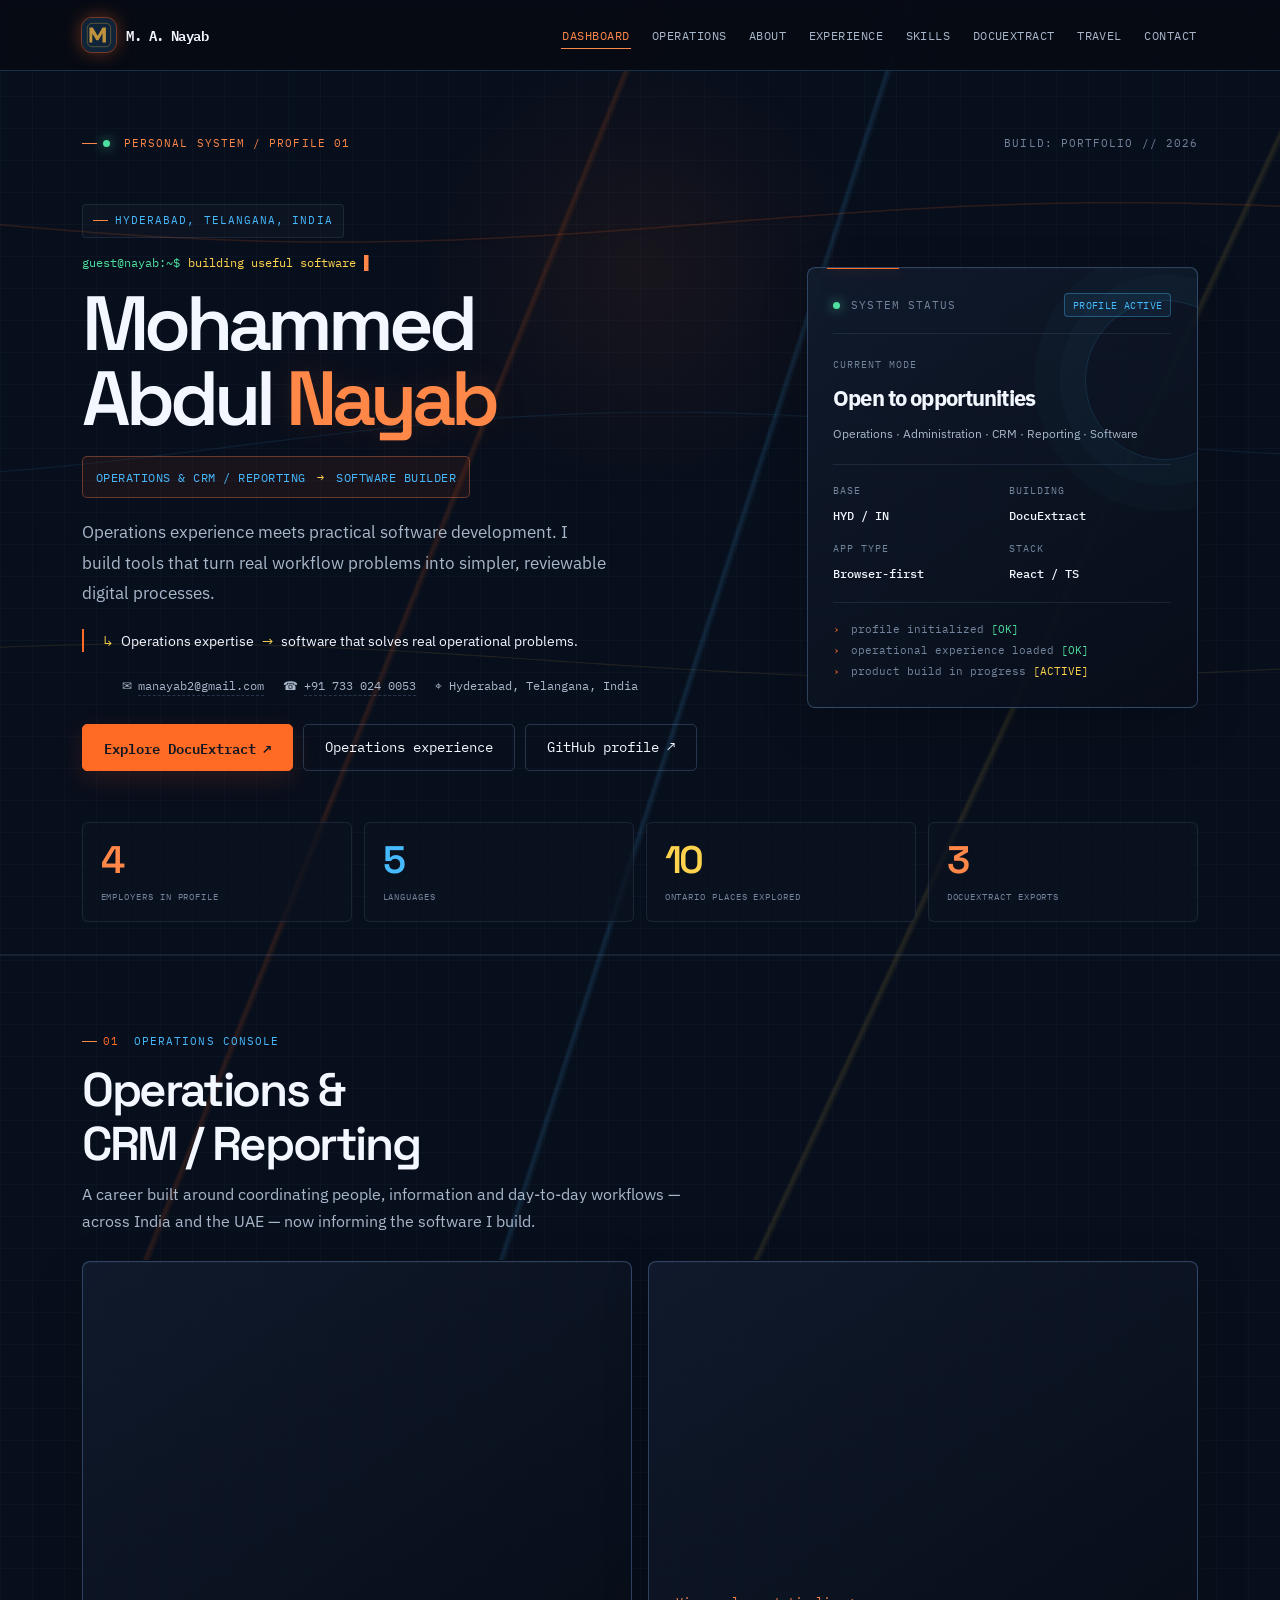
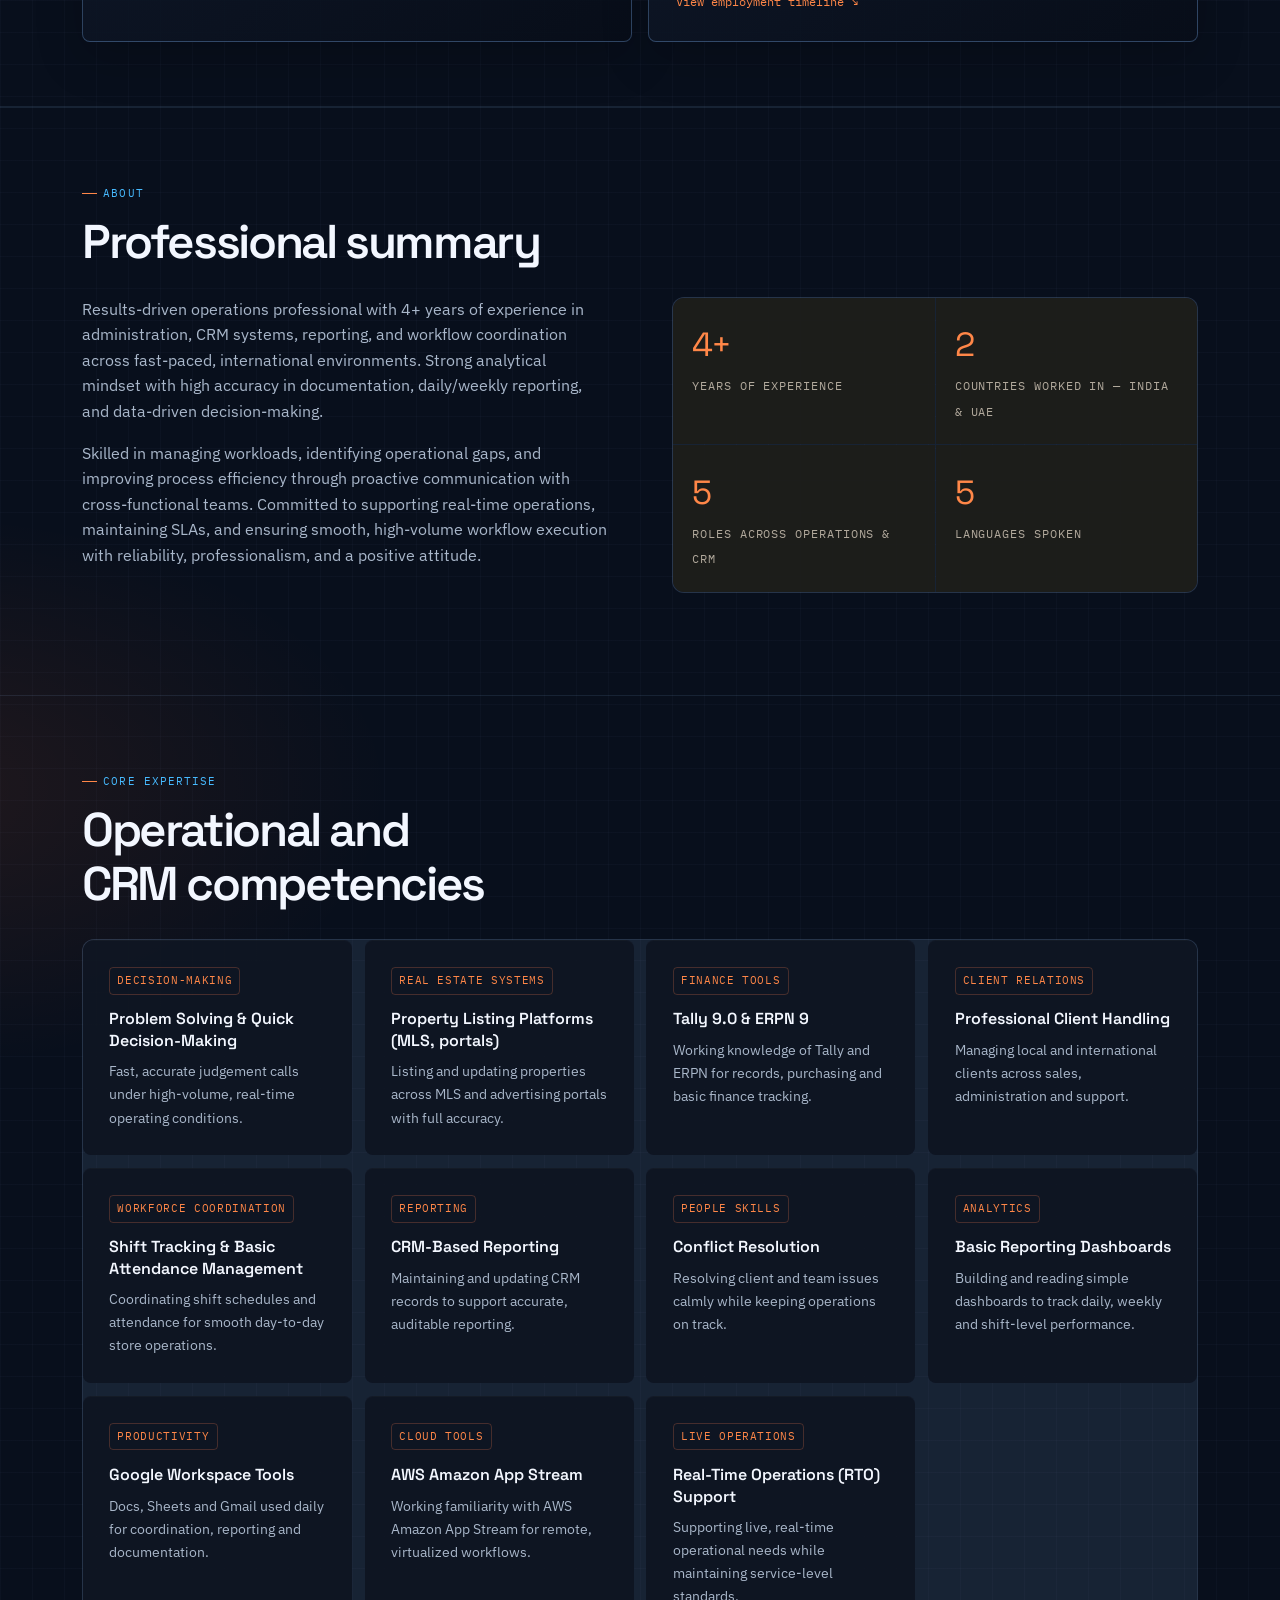
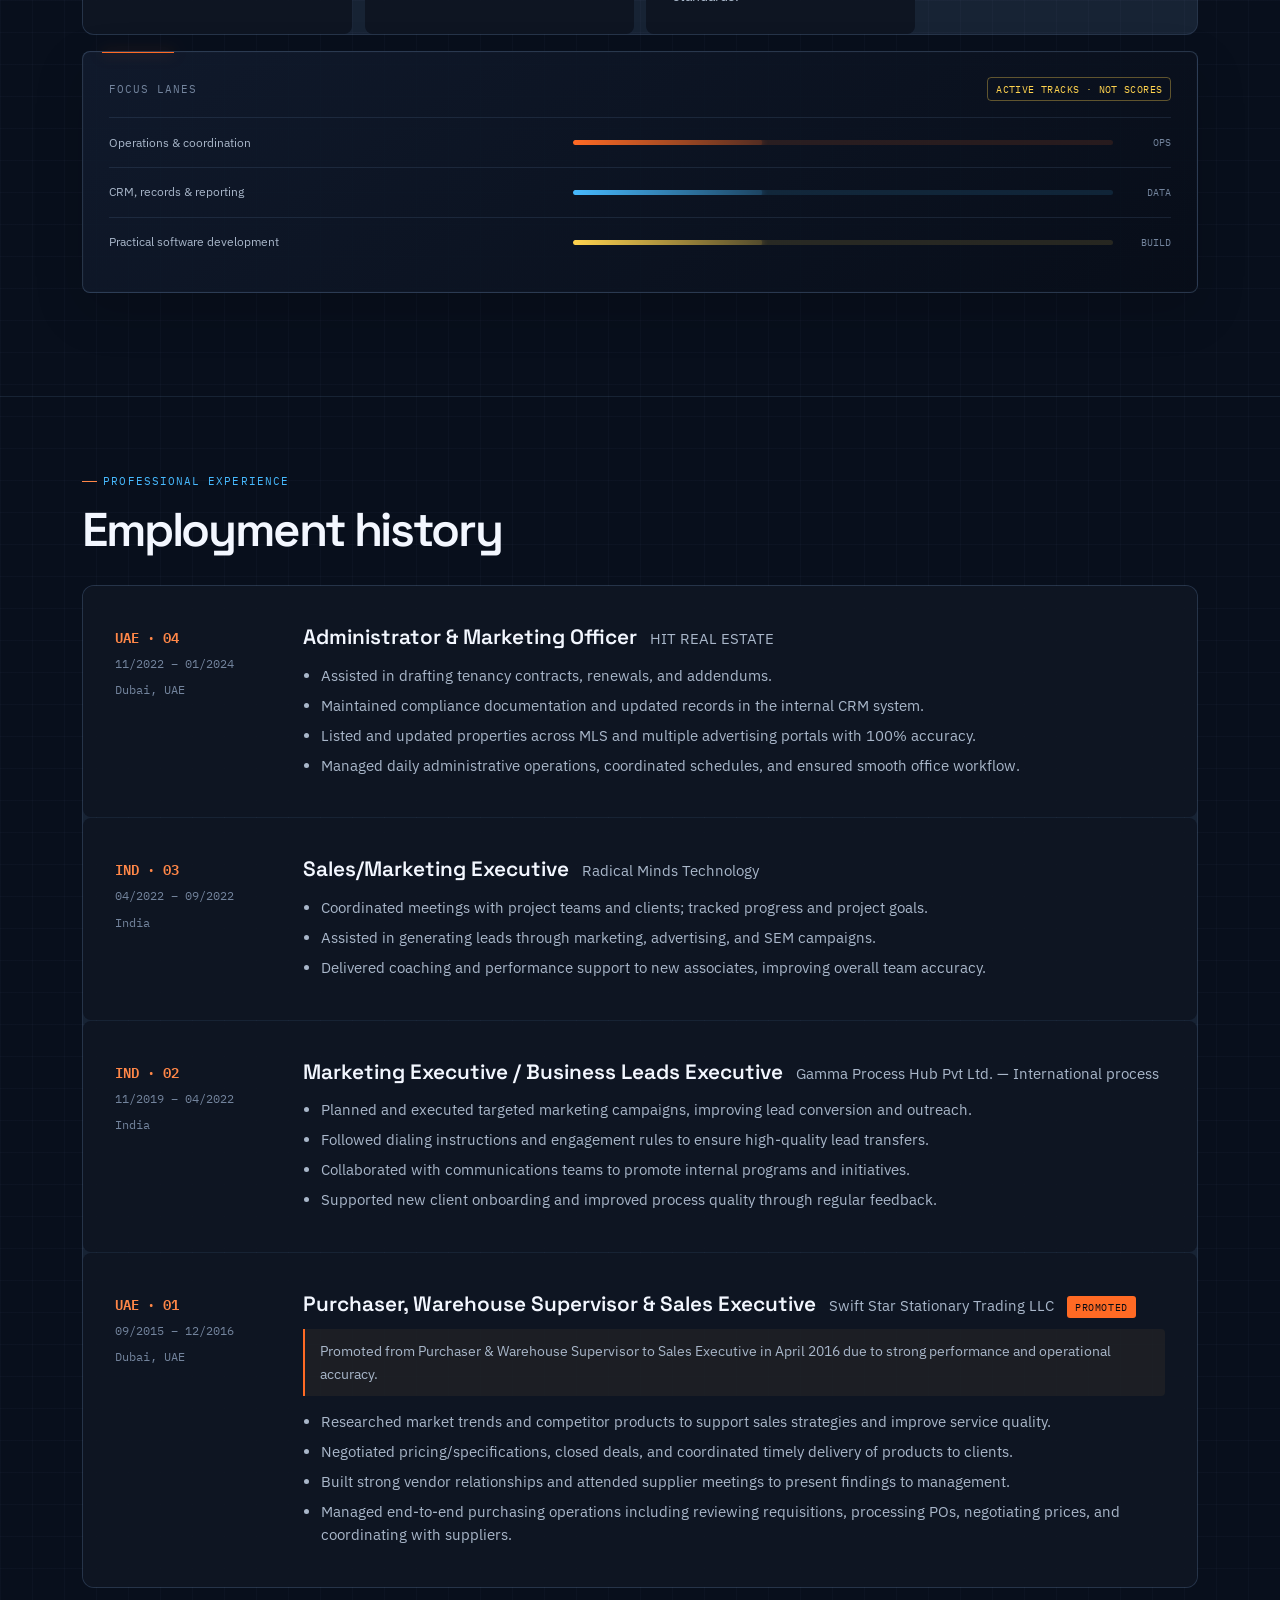
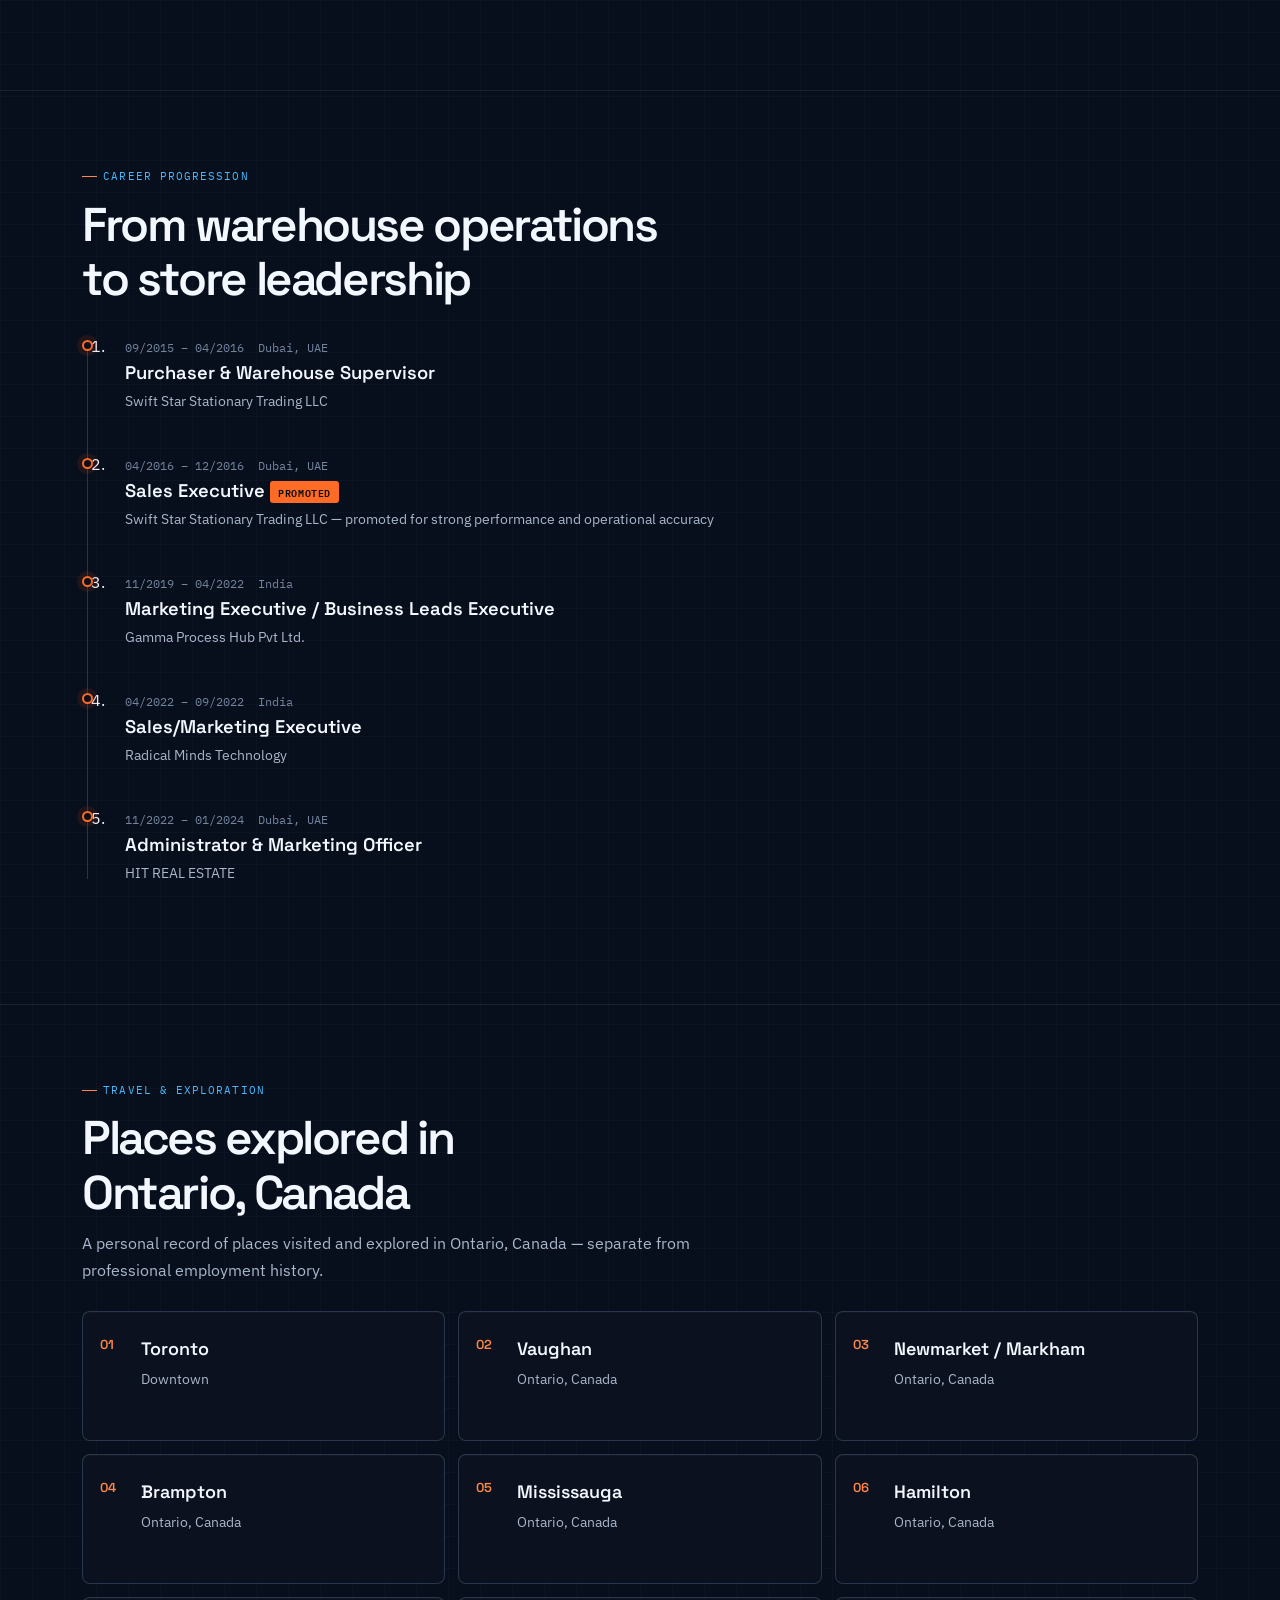
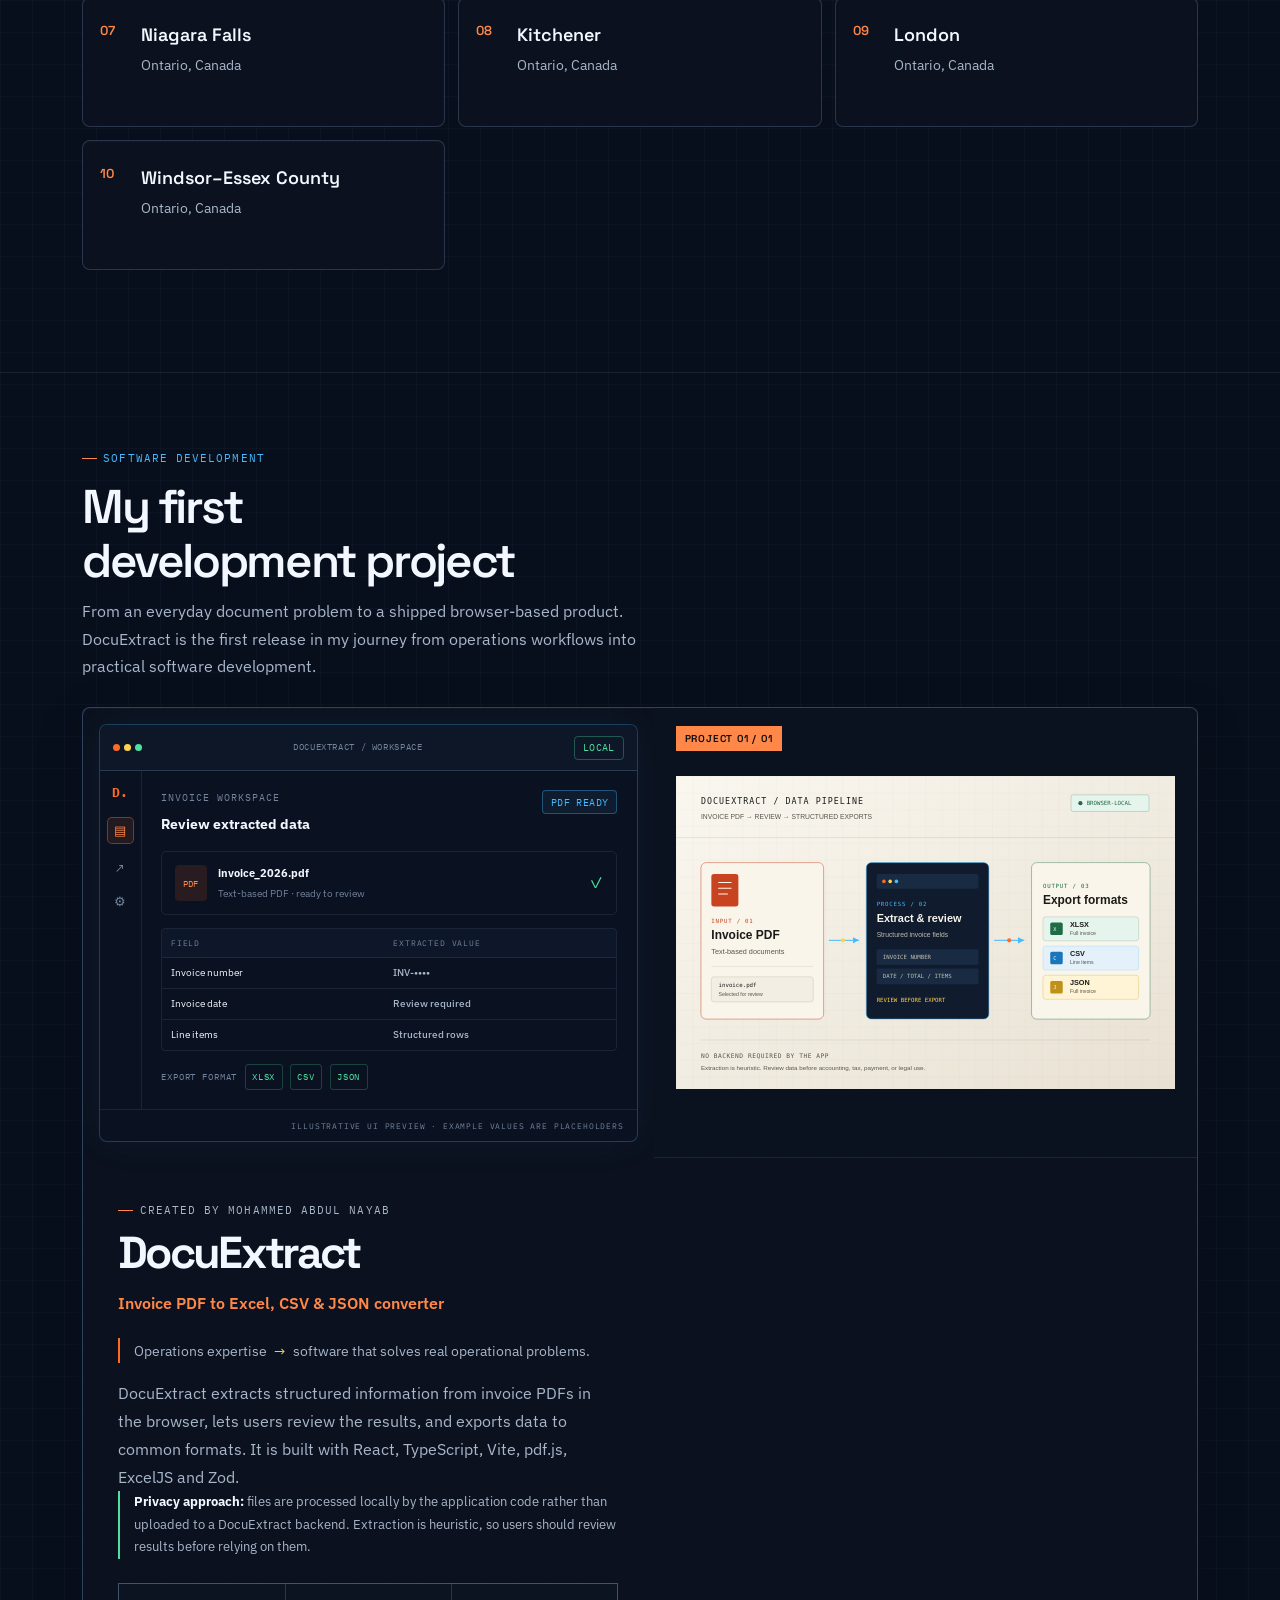
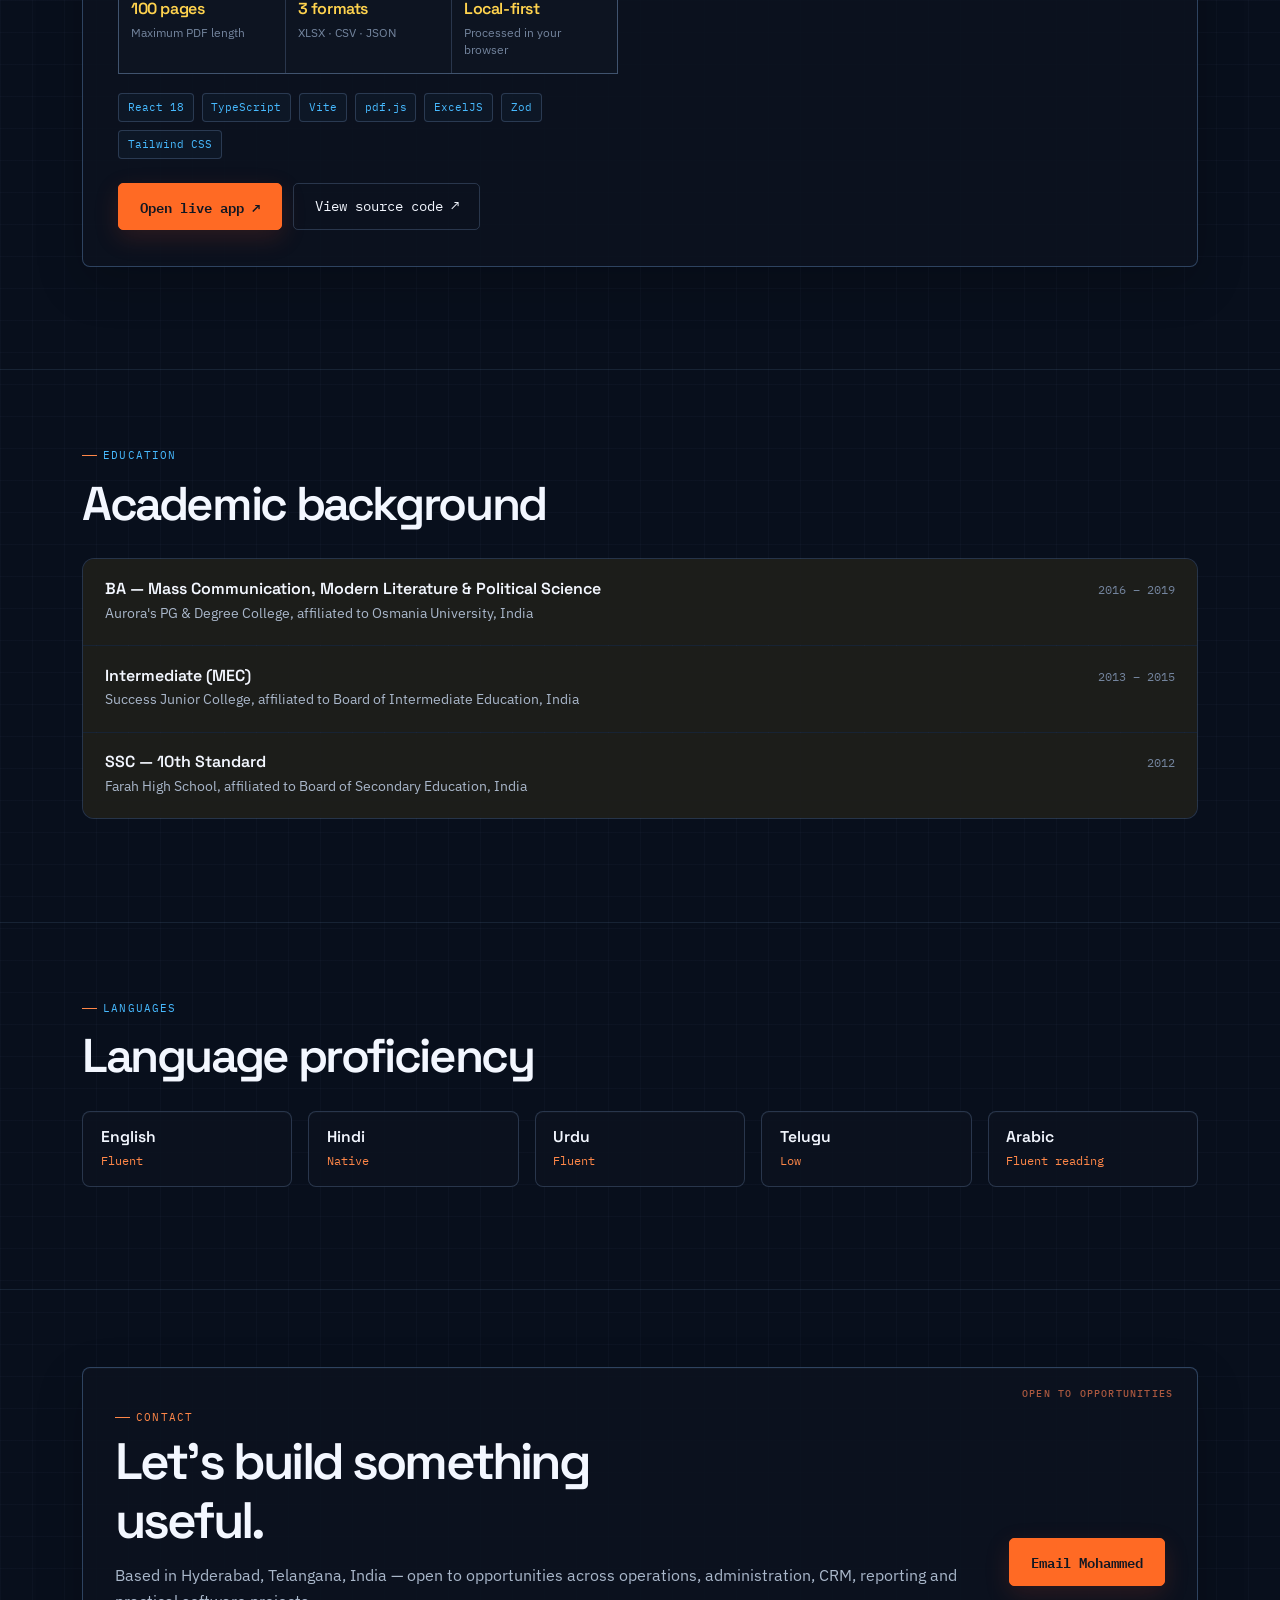
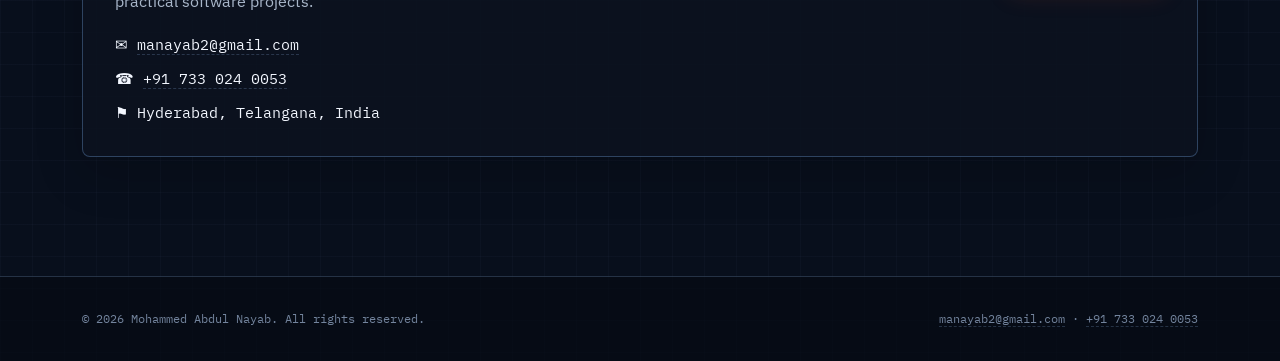
==== commit ccac9ca6: "Improve first paint by loading display fonts asynchronously" ====
--- a/index.html
+++ b/index.html
@@ -31,11 +31,11 @@
   <link rel="manifest" href="manifest.webmanifest" />
   <meta name="theme-color" content="#080d18" />
 
-  <link rel="preconnect" href="https://fonts.googleapis.com" />
-  <link rel="preconnect" href="https://fonts.gstatic.com" crossorigin />
-  <link href="https://fonts.googleapis.com/css2?family=Space+Grotesk:wght@500;600;700&family=IBM+Plex+Sans:wght@400;500;600&family=IBM+Plex+Mono:wght@400;500;600&display=swap" rel="stylesheet" />
-
-  <link rel="stylesheet" href="styles.css?v=20261029-hardening" />
+  <!-- Load display fonts without blocking the first paint; system fallbacks remain available immediately. -->
+  <link rel="preload" as="style" href="https://fonts.googleapis.com/css2?family=Space+Grotesk:wght@500;600;700&family=IBM+Plex+Sans:wght@400;500;600&family=IBM+Plex+Mono:wght@400;500;600&display=swap" onload="this.onload=null;this.rel='stylesheet'" />
+  <noscript><link rel="stylesheet" href="https://fonts.googleapis.com/css2?family=Space+Grotesk:wght@500;600;700&family=IBM+Plex+Sans:wght@400;500;600&family=IBM+Plex+Mono:wght@400;500;600&display=swap" /></noscript>
+
+  <link rel="stylesheet" href="styles.css?v=20261029-perf" />
 
   <script type="application/ld+json">
   {
@@ -718,6 +718,6 @@
     </div>
   </footer>
 
-  <script src="script.js?v=20261029-mobile-fix"></script>
+  <script src="script.js?v=20261029-perf"></script>
 </body>
 </html>
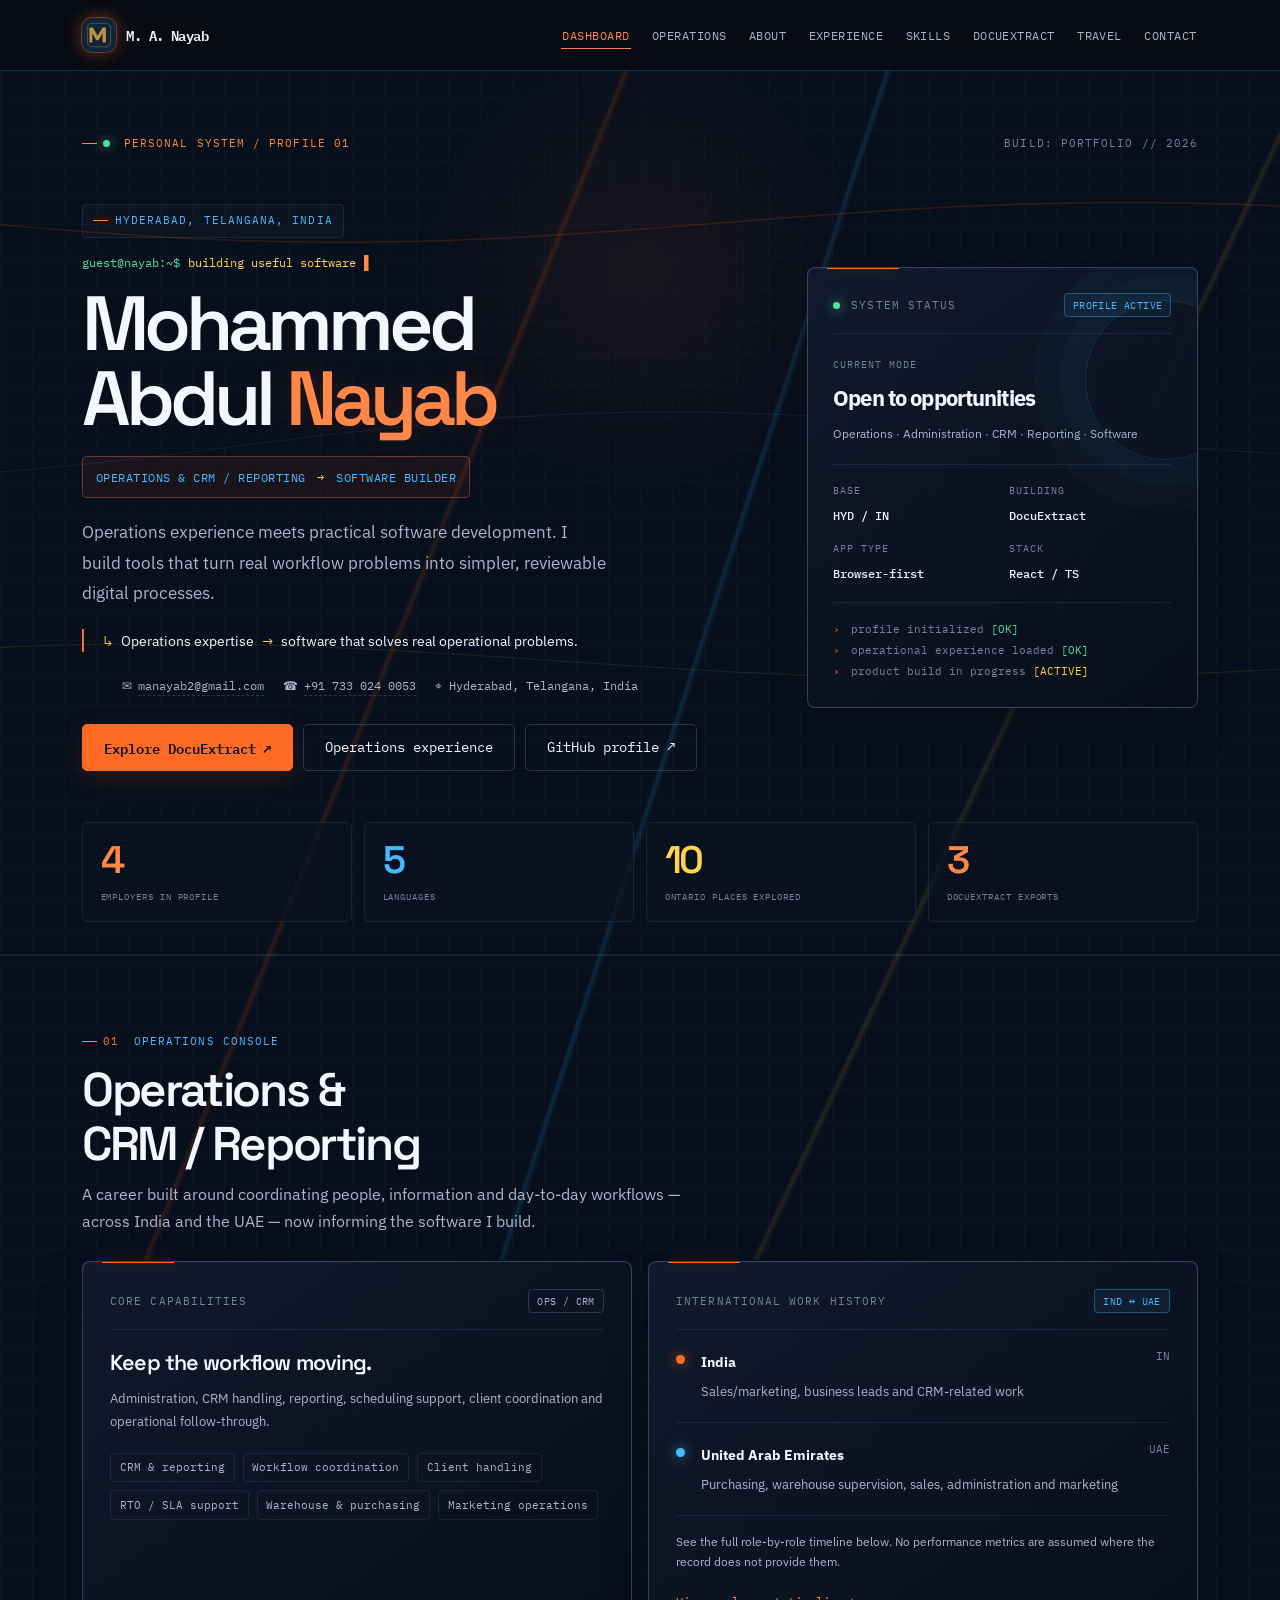
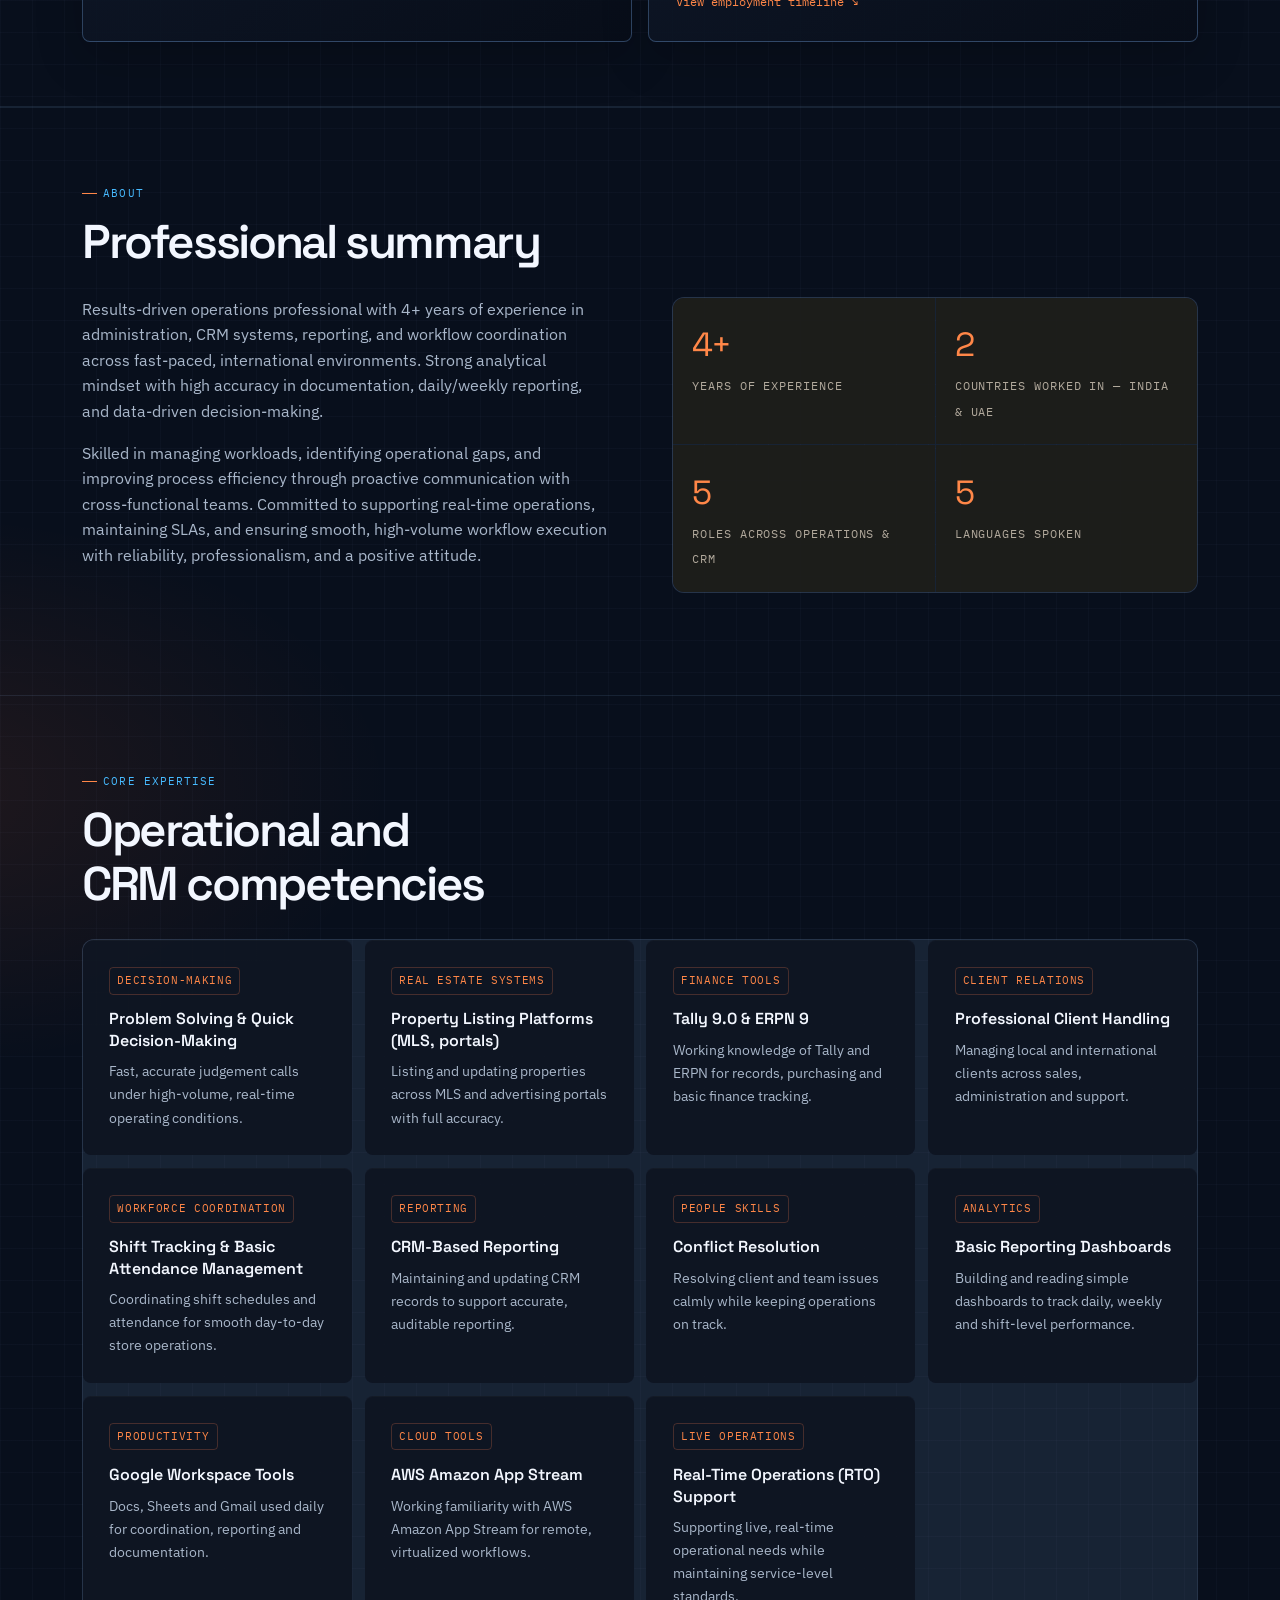
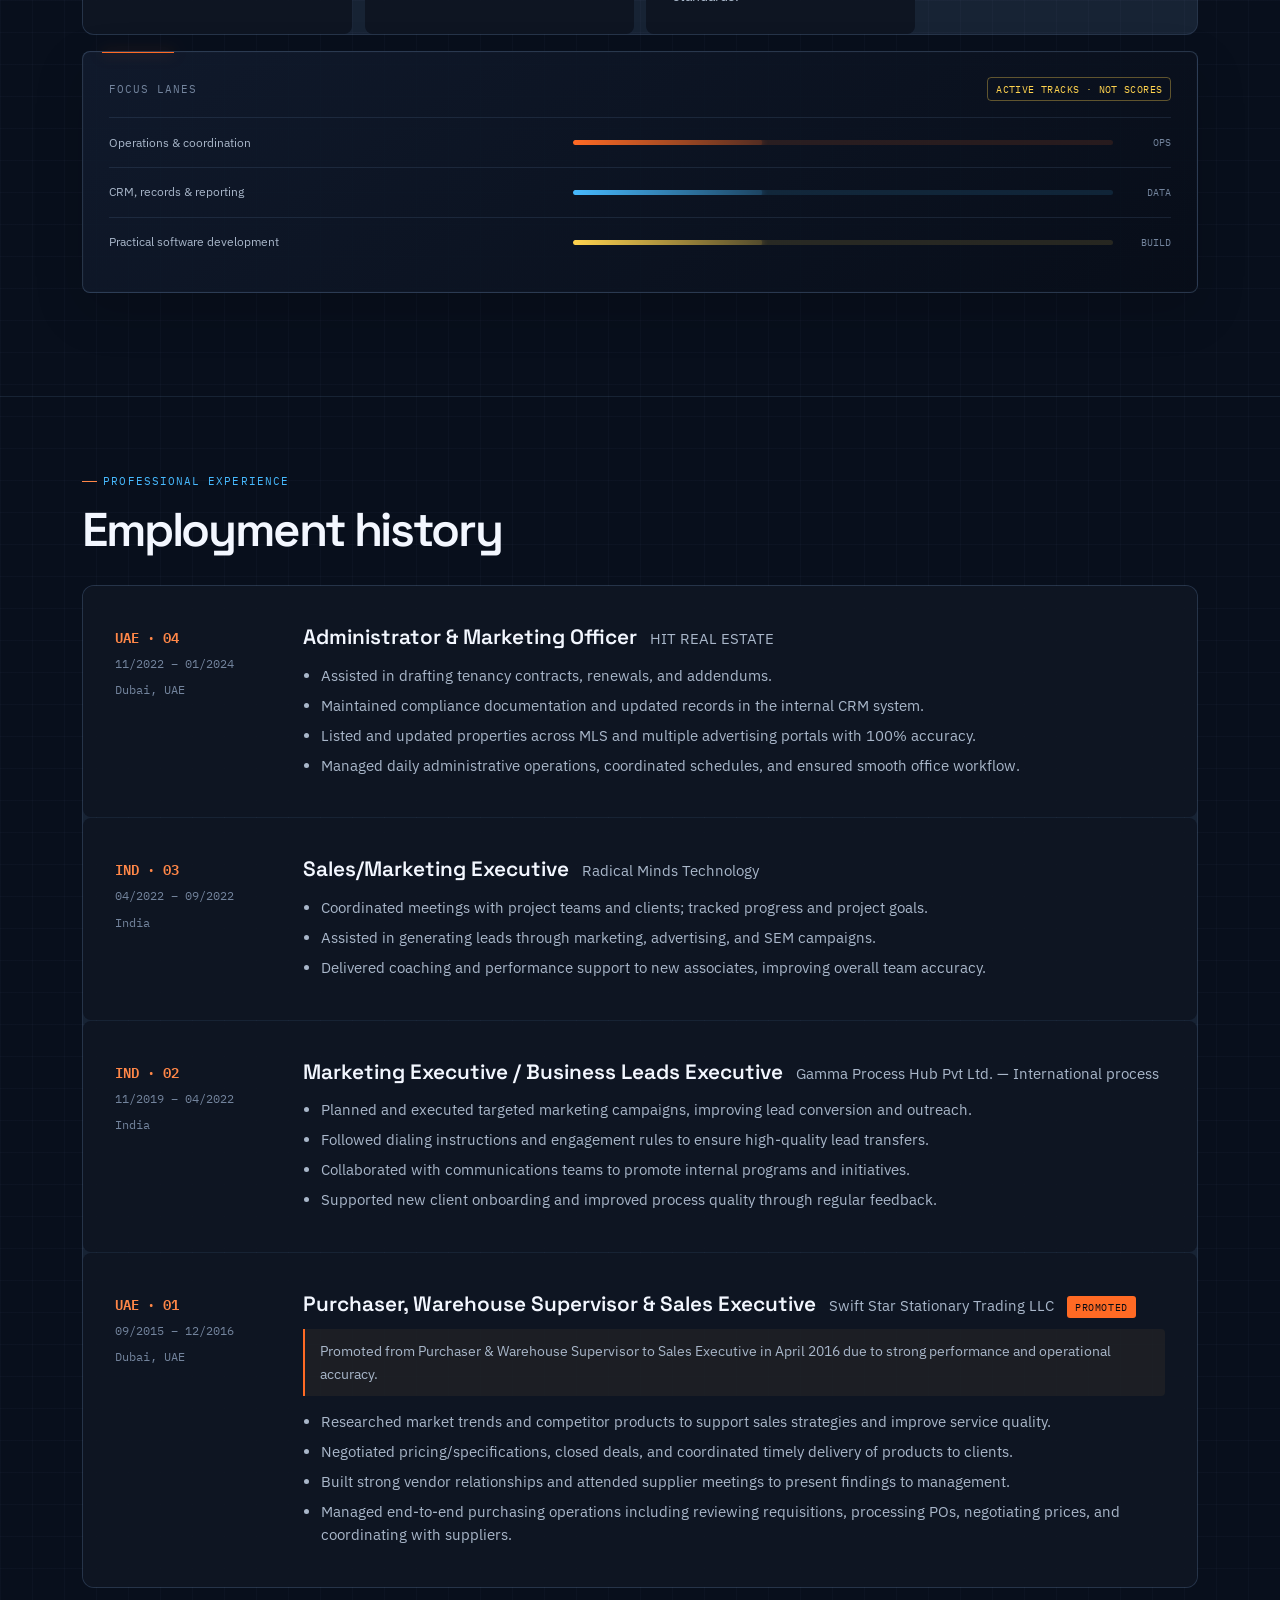
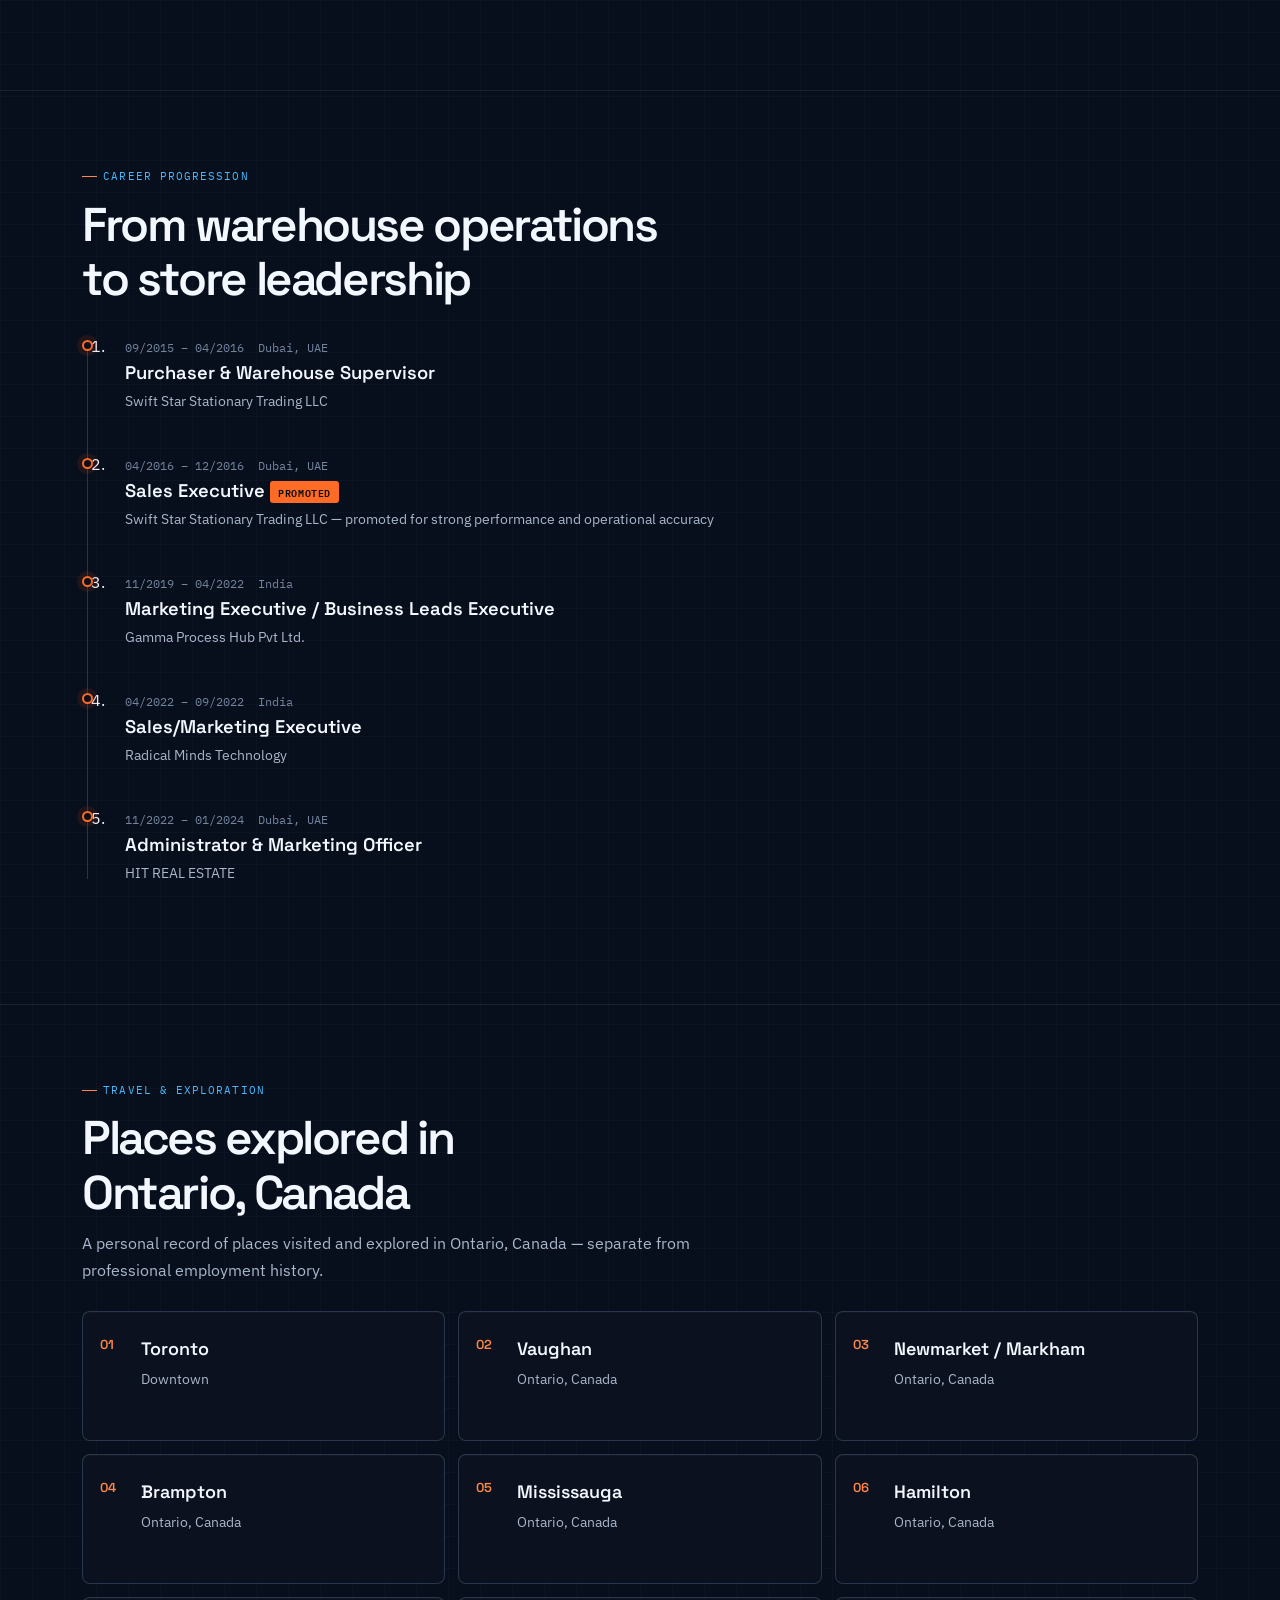
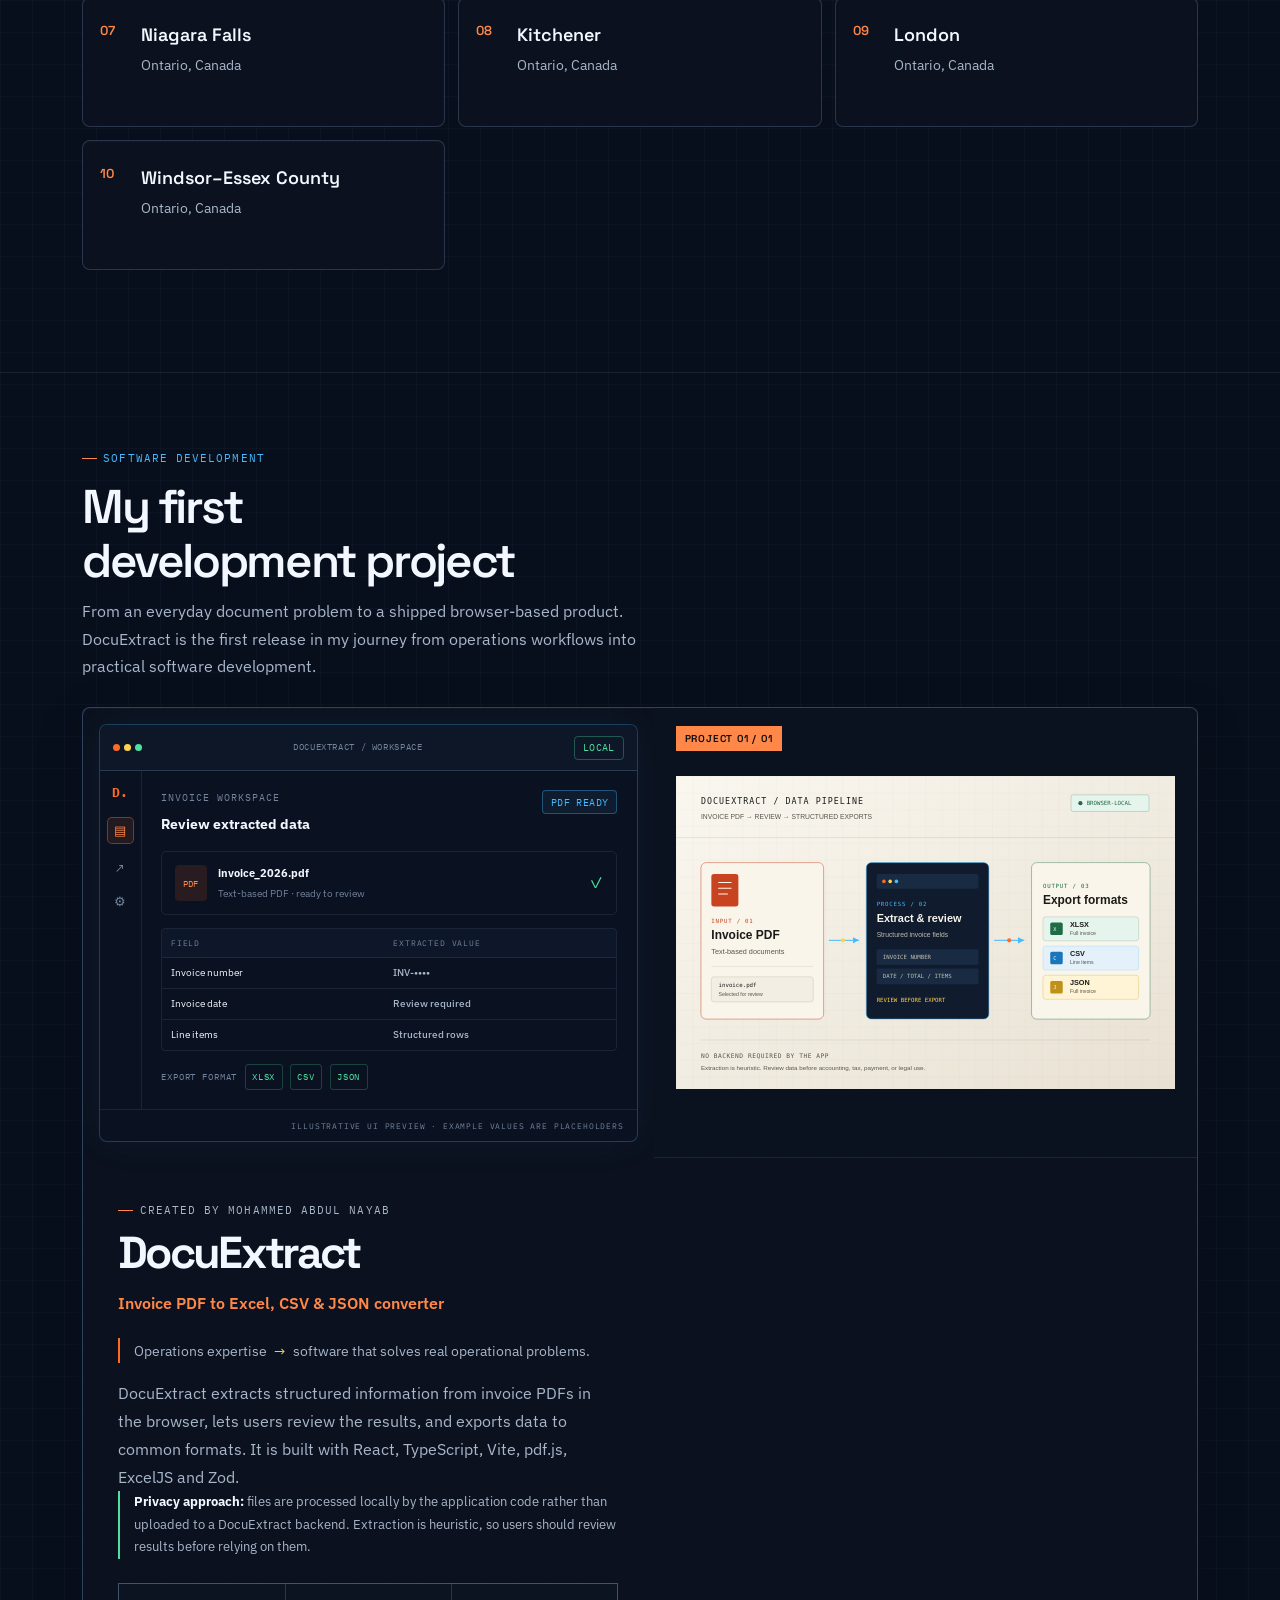
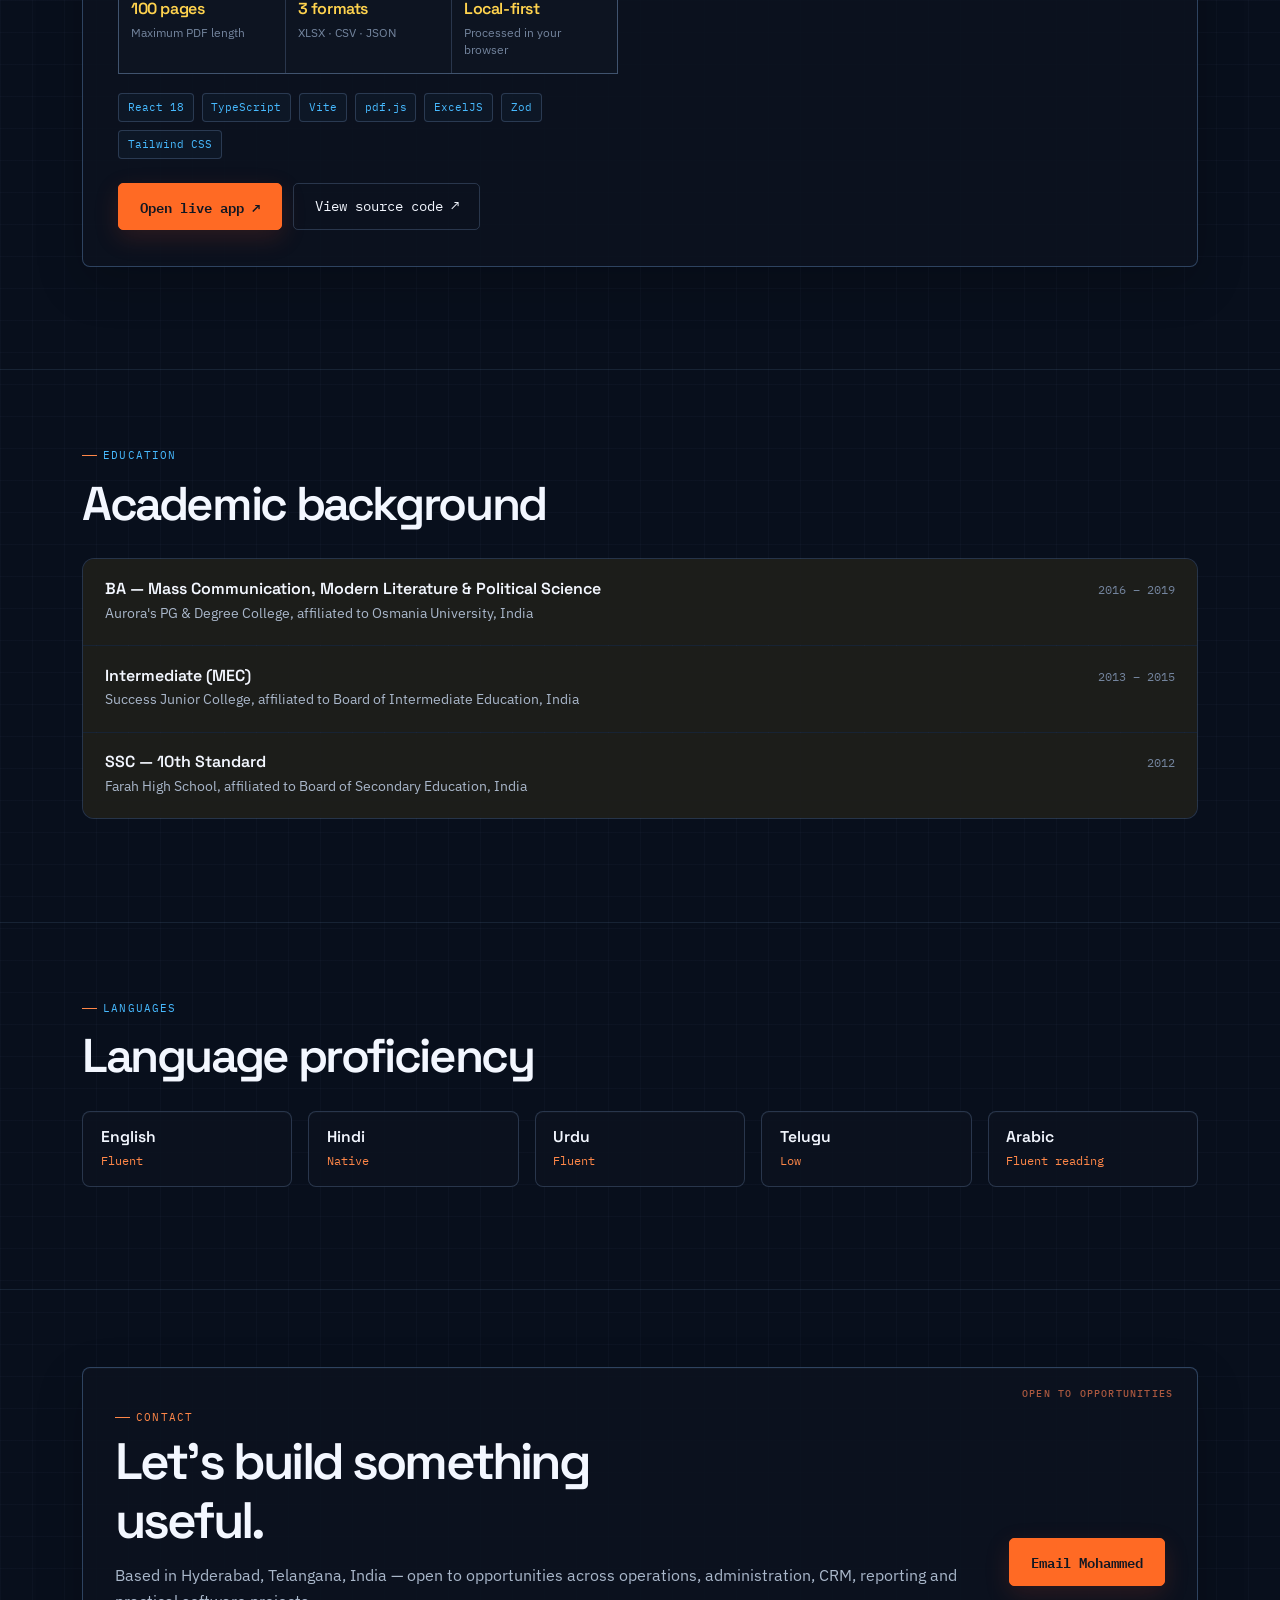
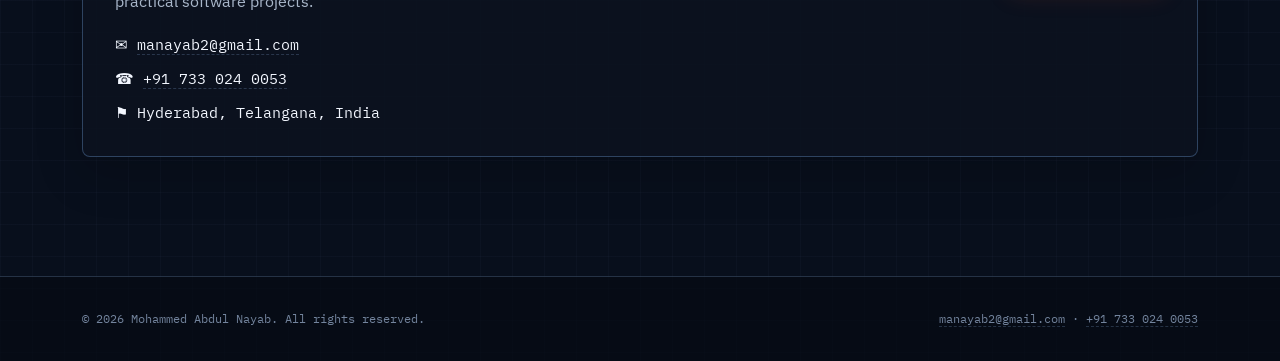
==== commit ddeebb08: "Make skip-link target programmatically focusable" ====
--- a/index.html
+++ b/index.html
@@ -215,7 +215,7 @@
     </div>
   </header>
 
-  <main id="main">
+  <main id="main" tabindex="-1">
 
     <!-- DASHBOARD HERO -->
     <section class="hero dashboard-hero" id="top" aria-labelledby="hero-heading">
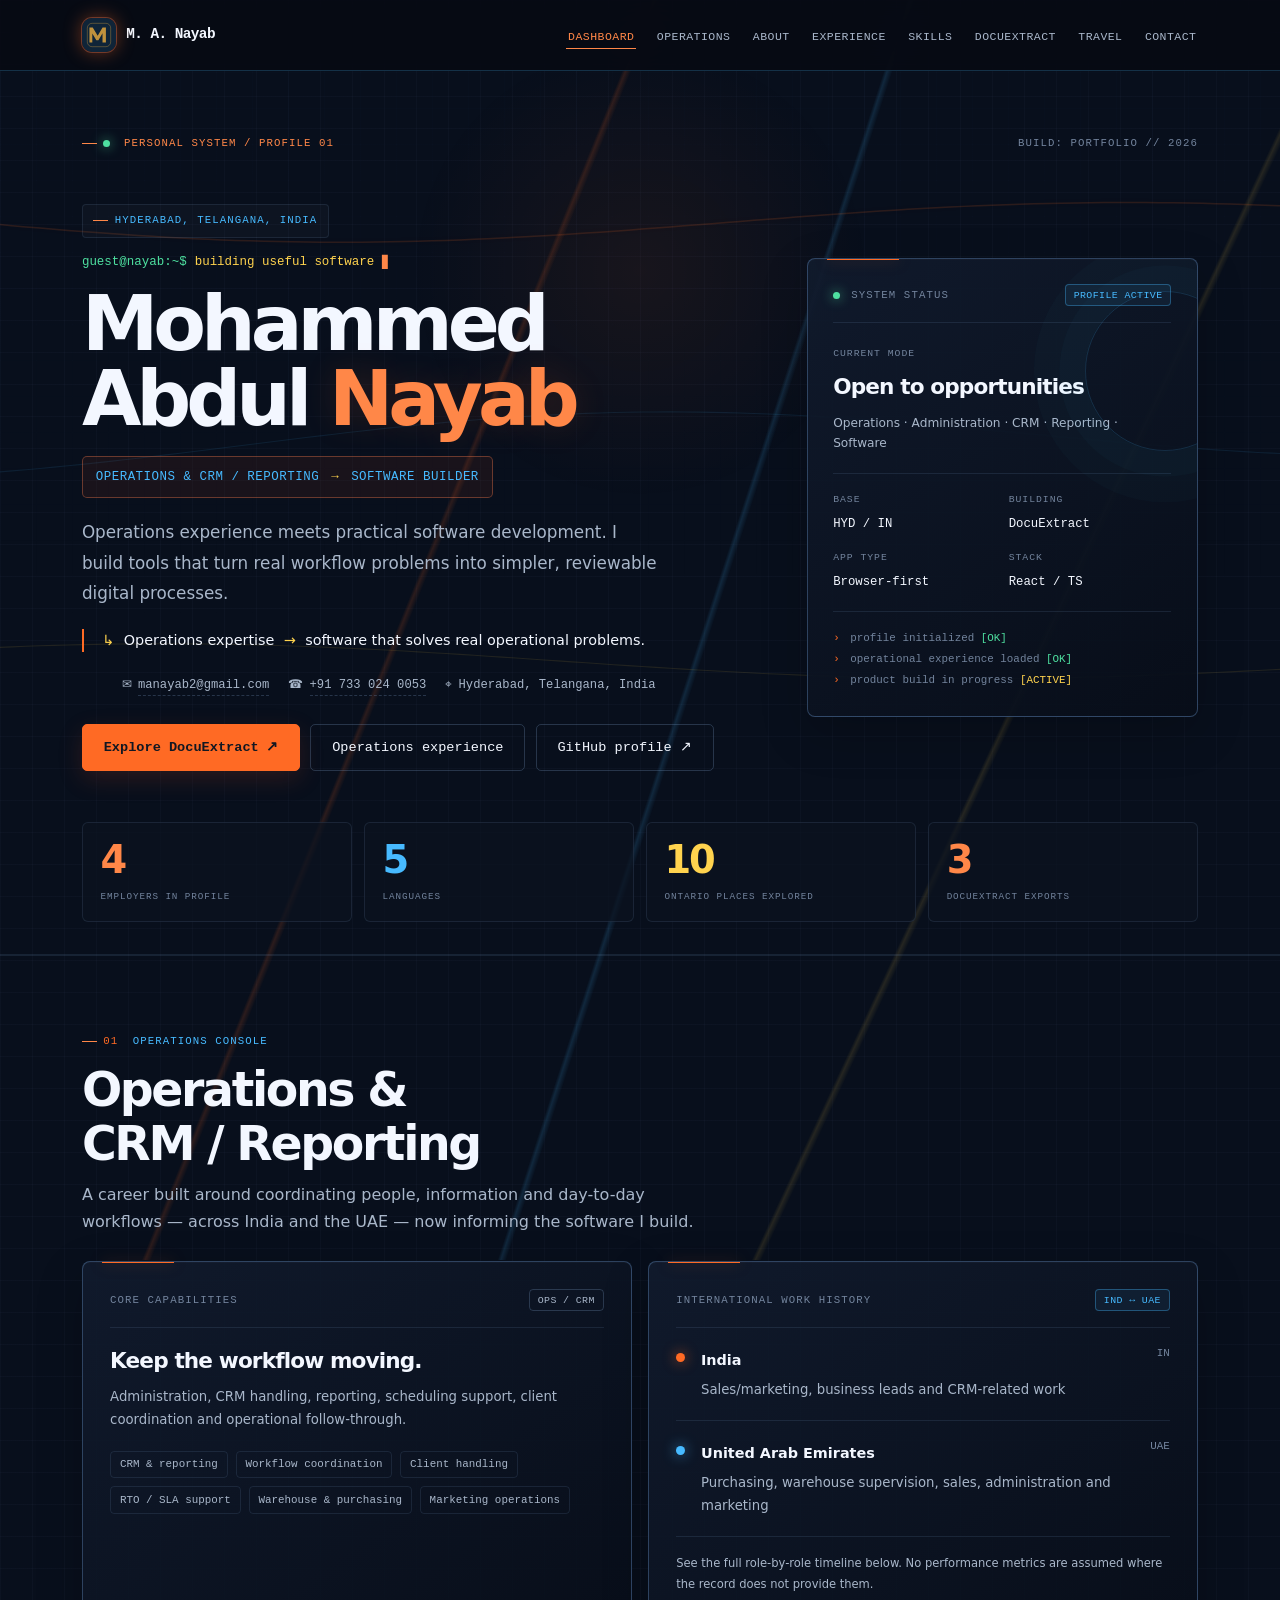
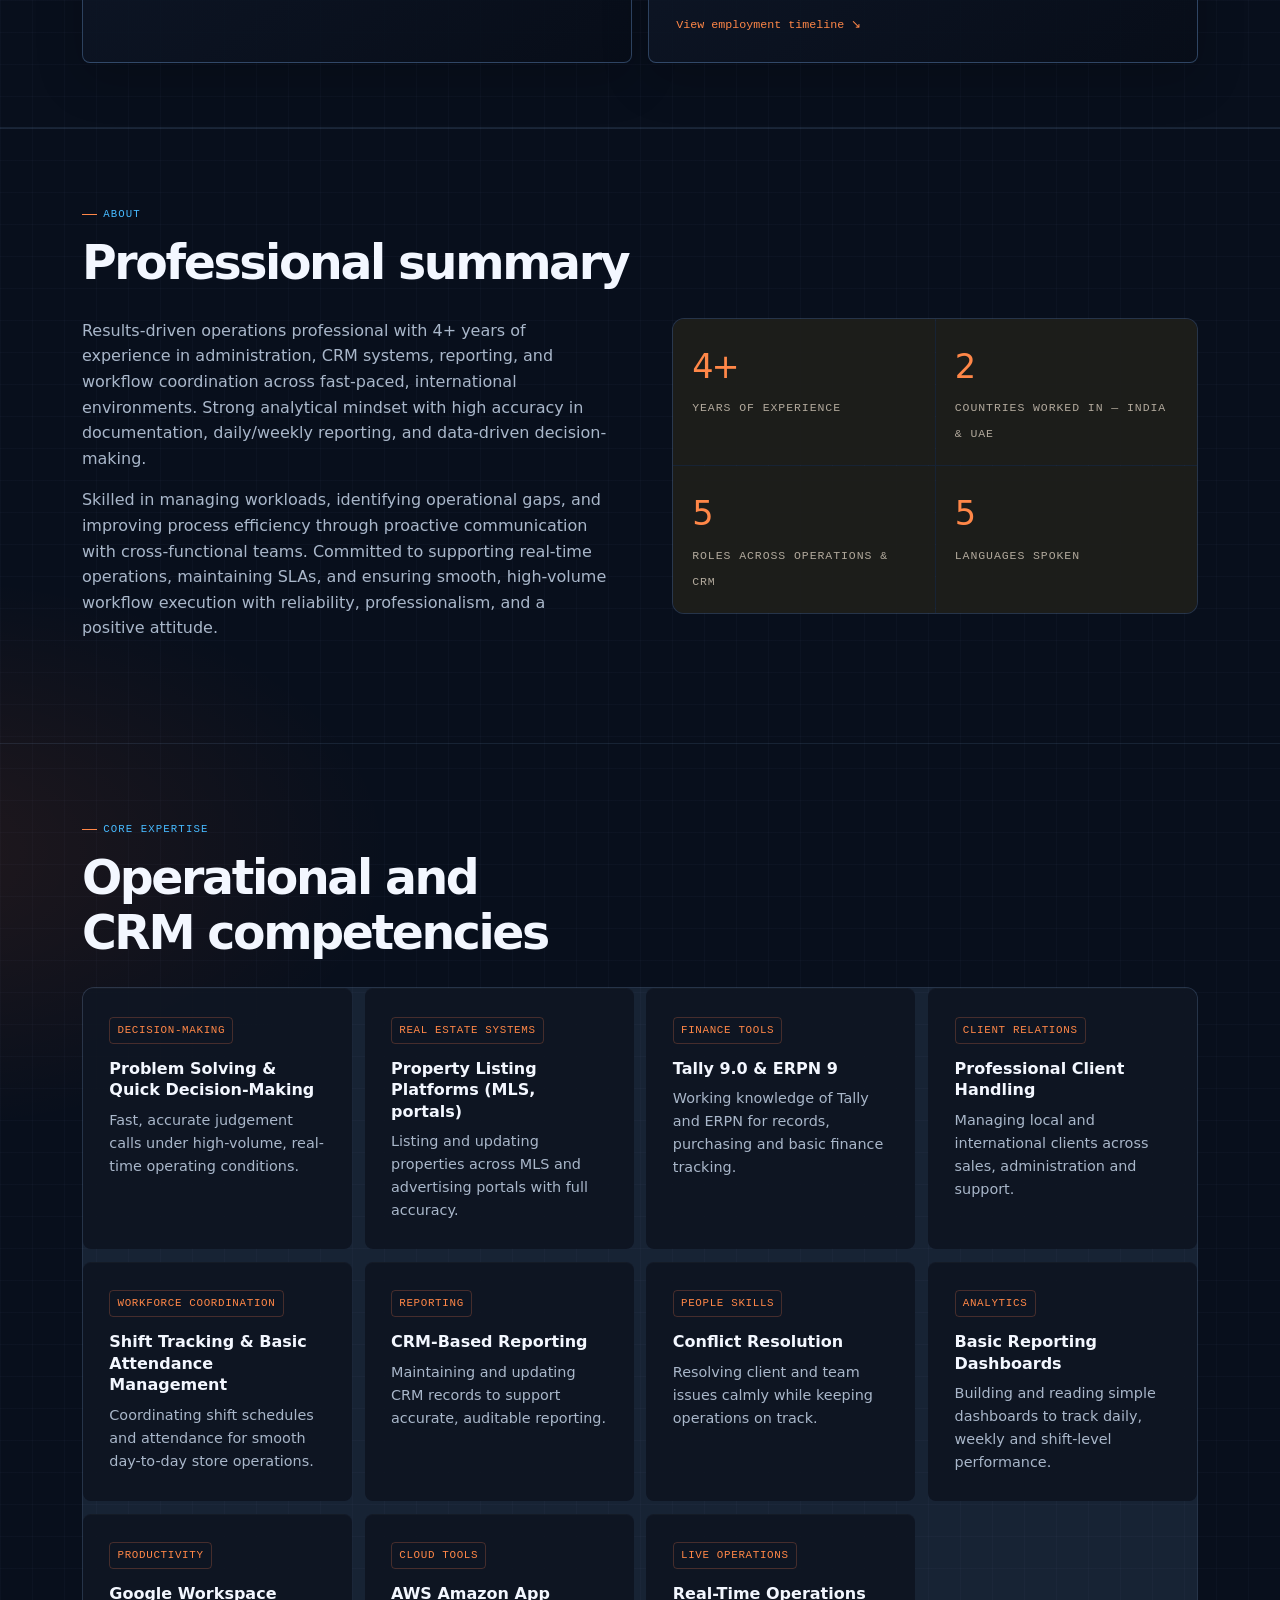
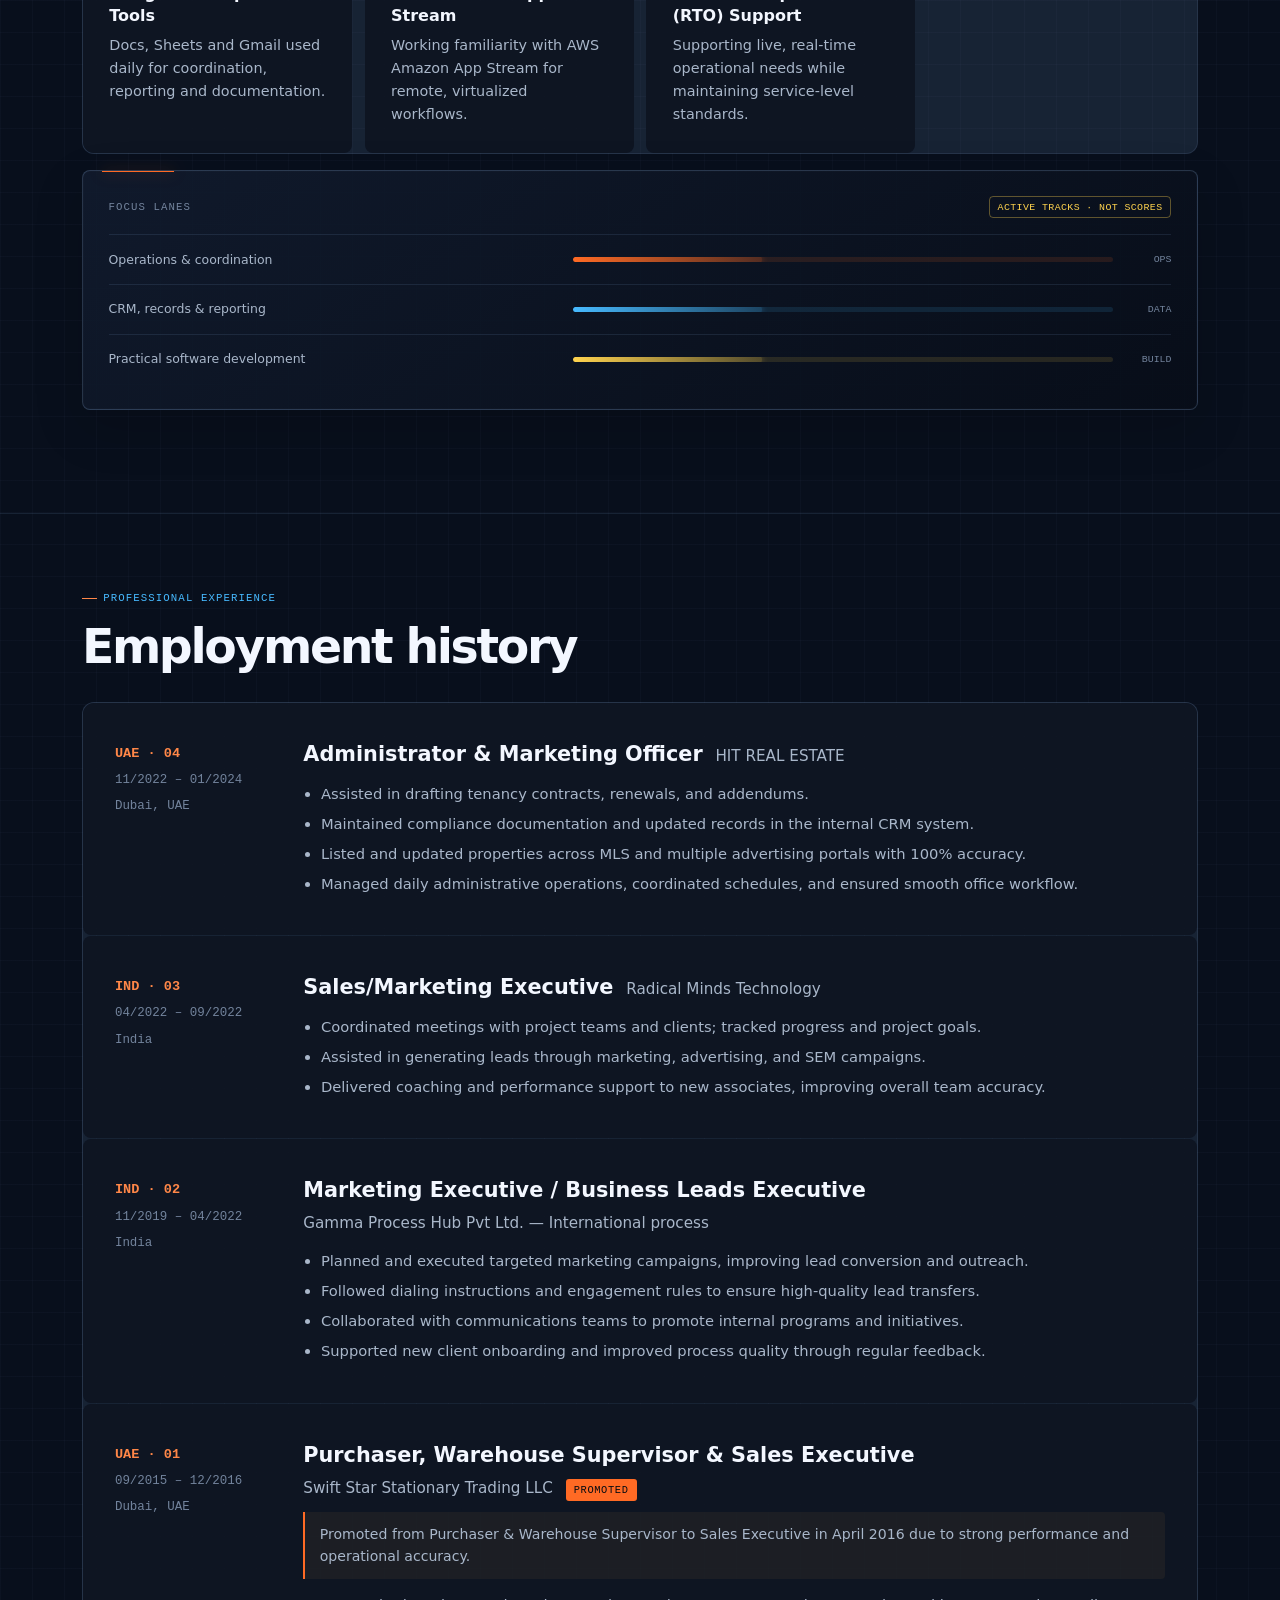
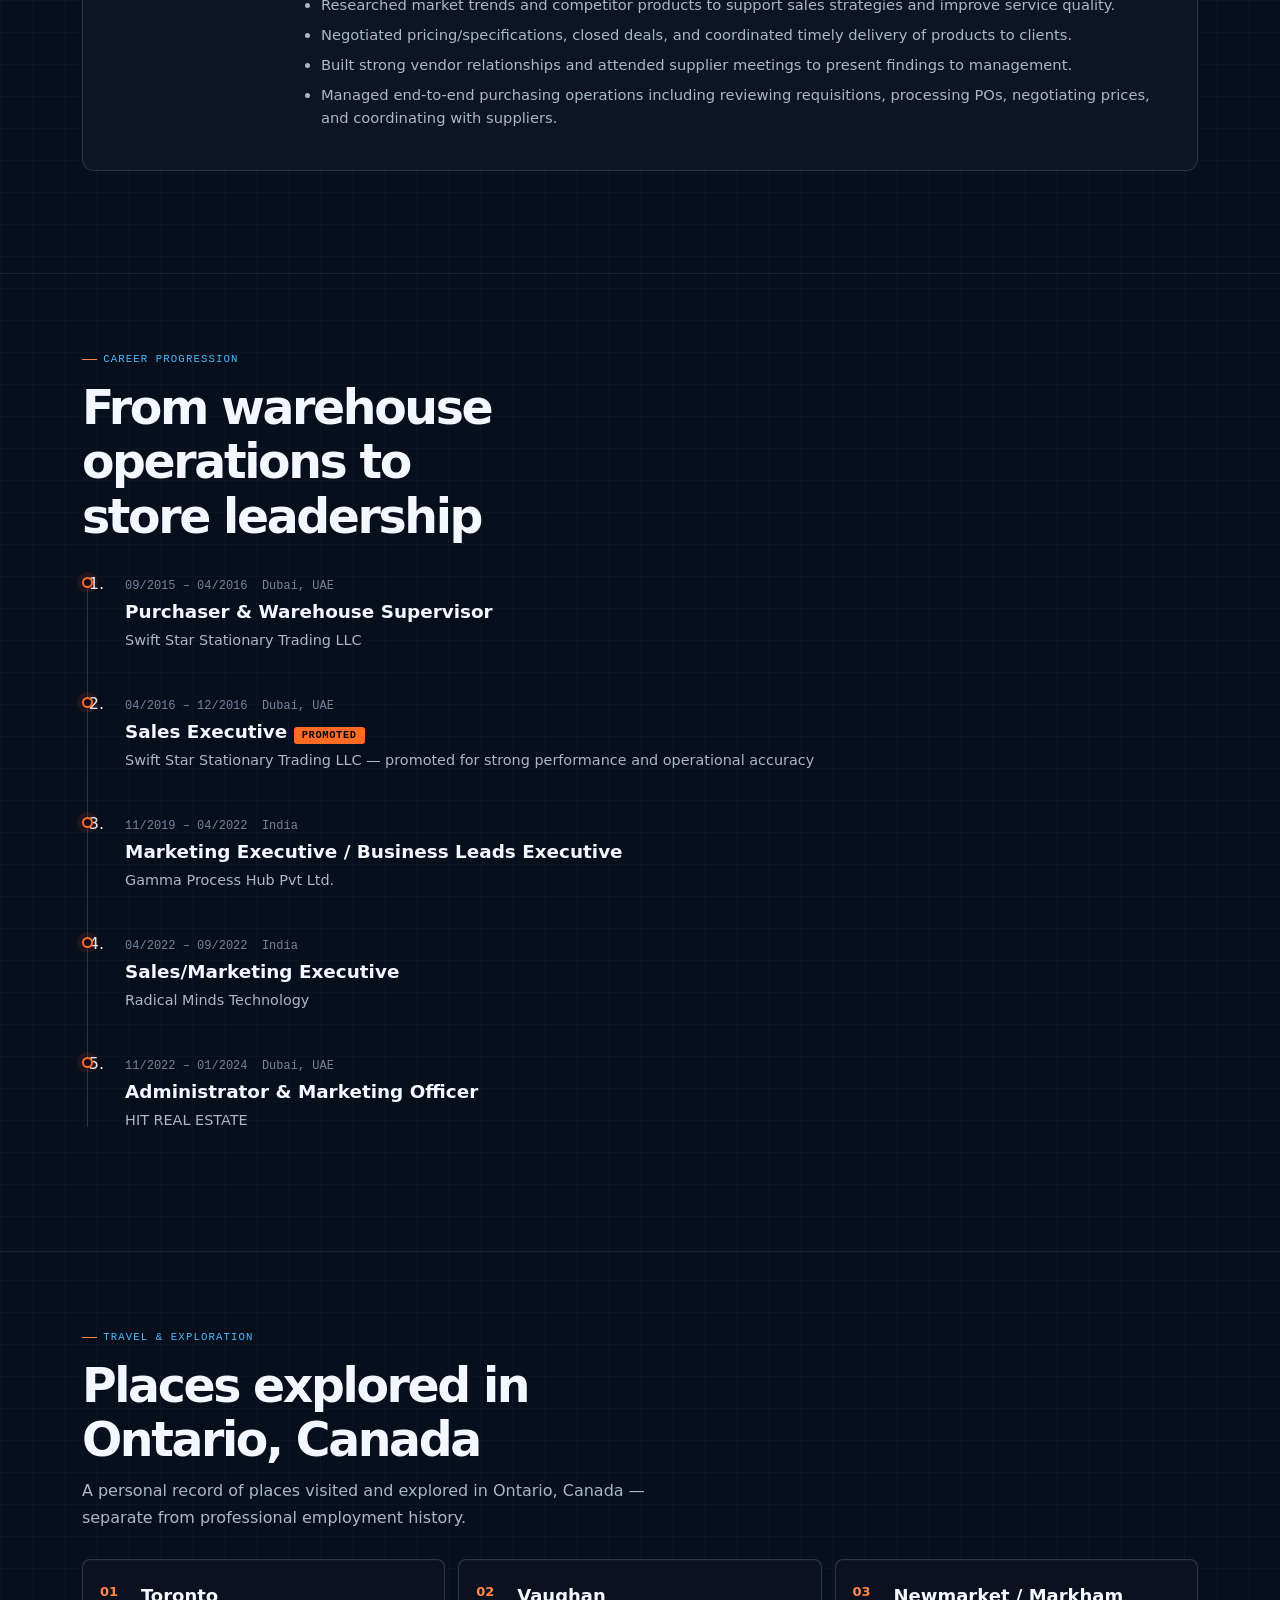
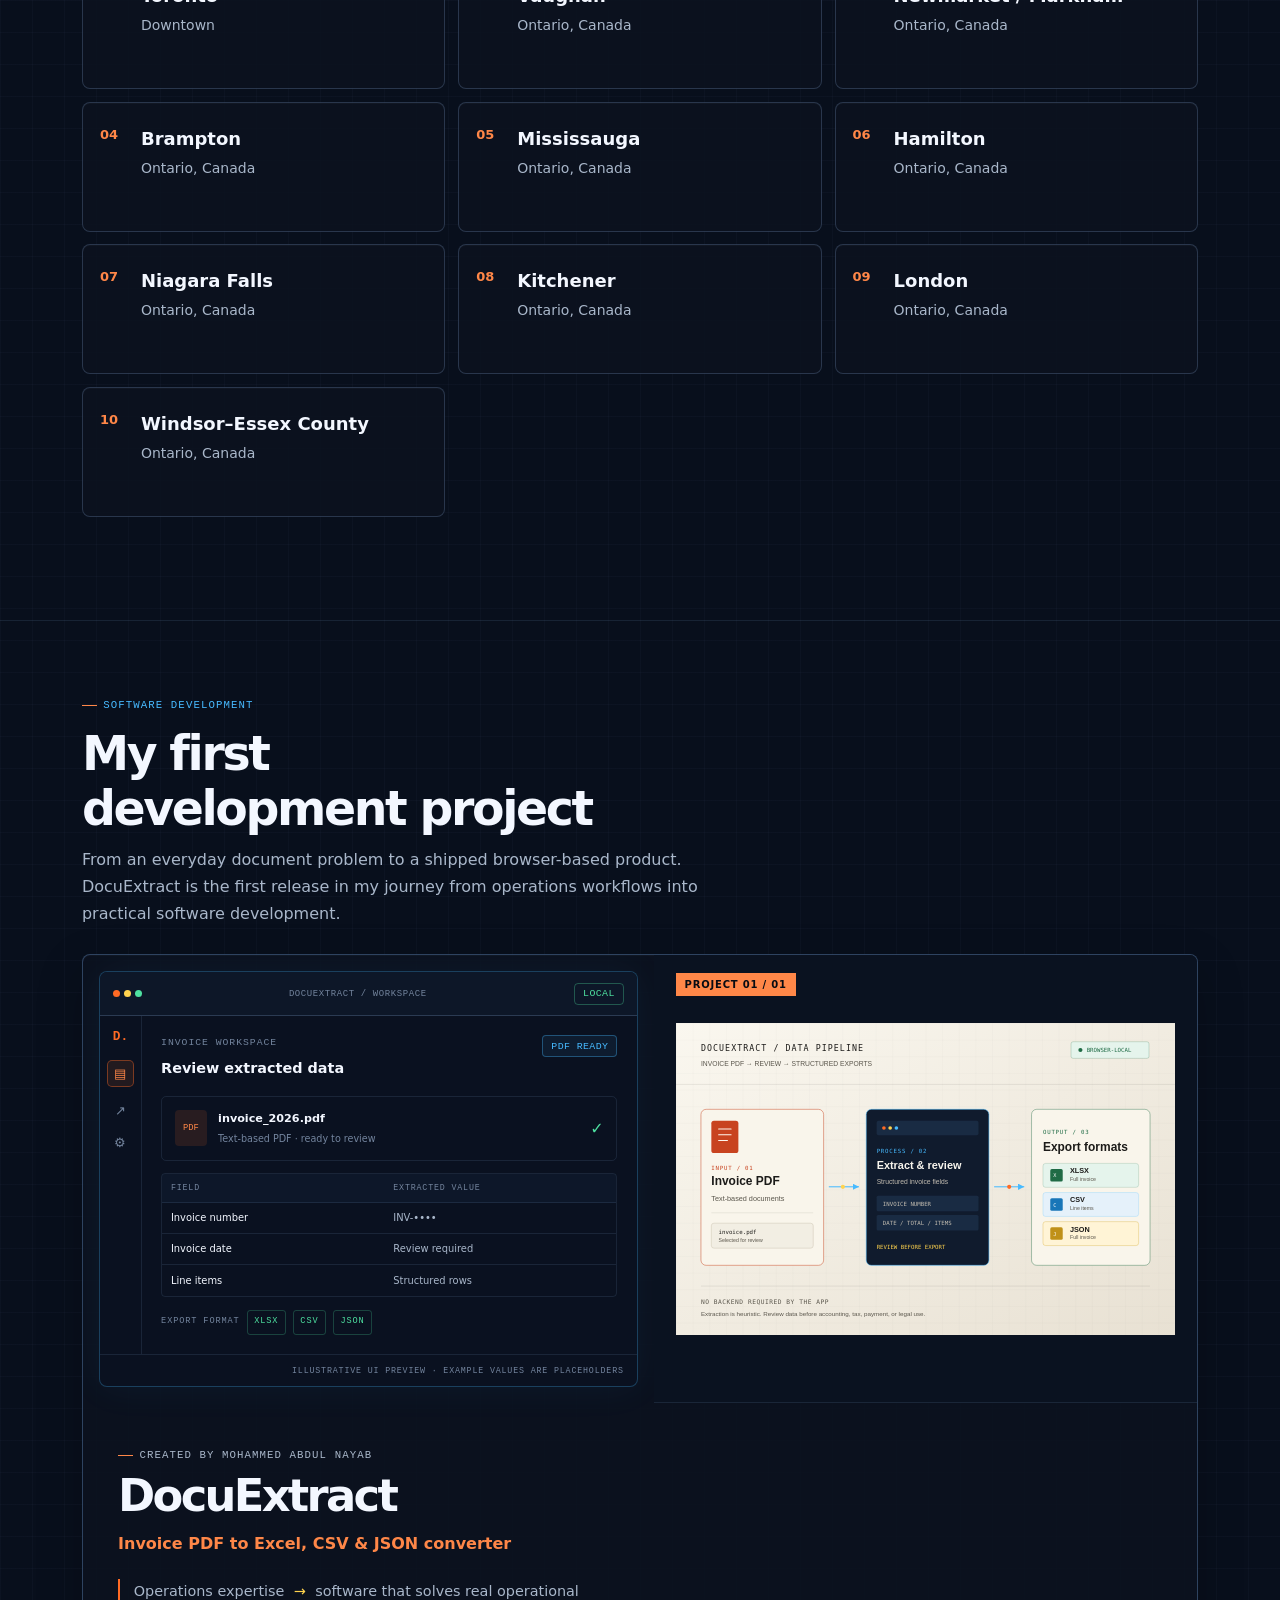
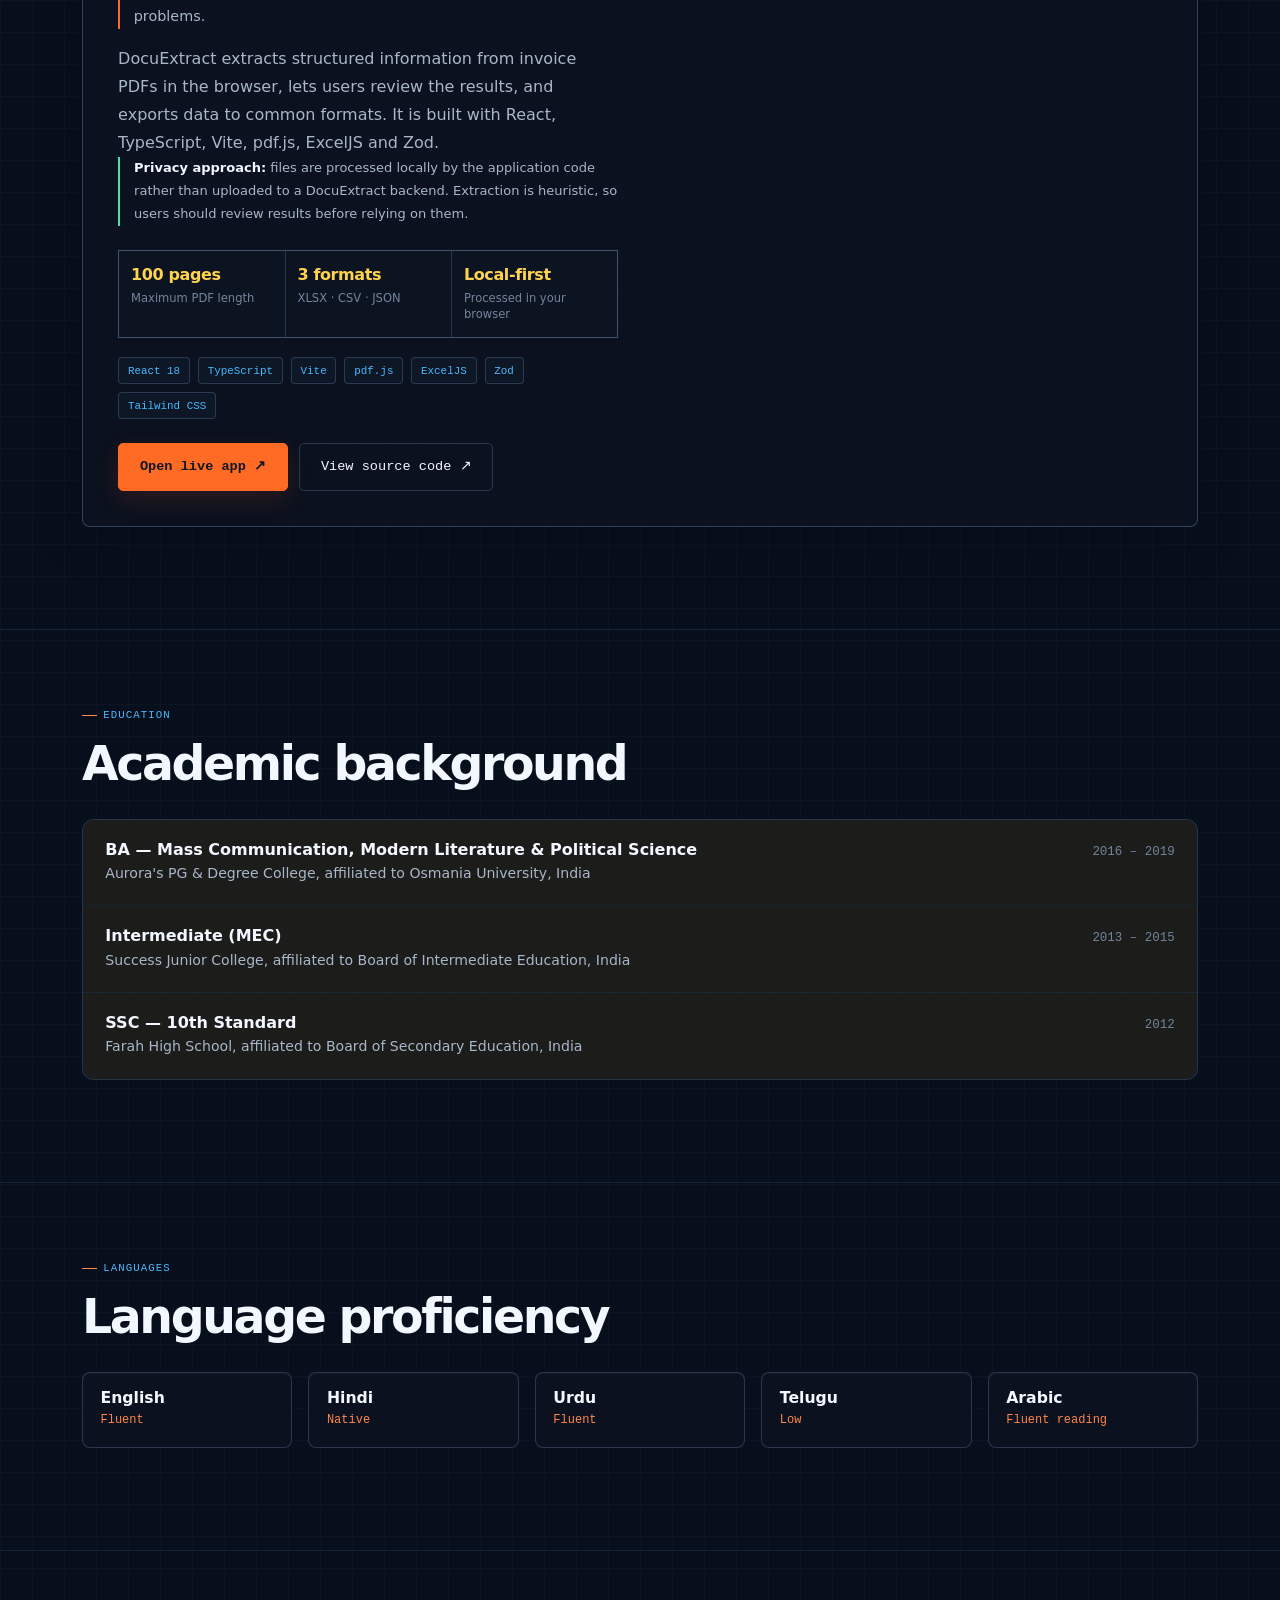
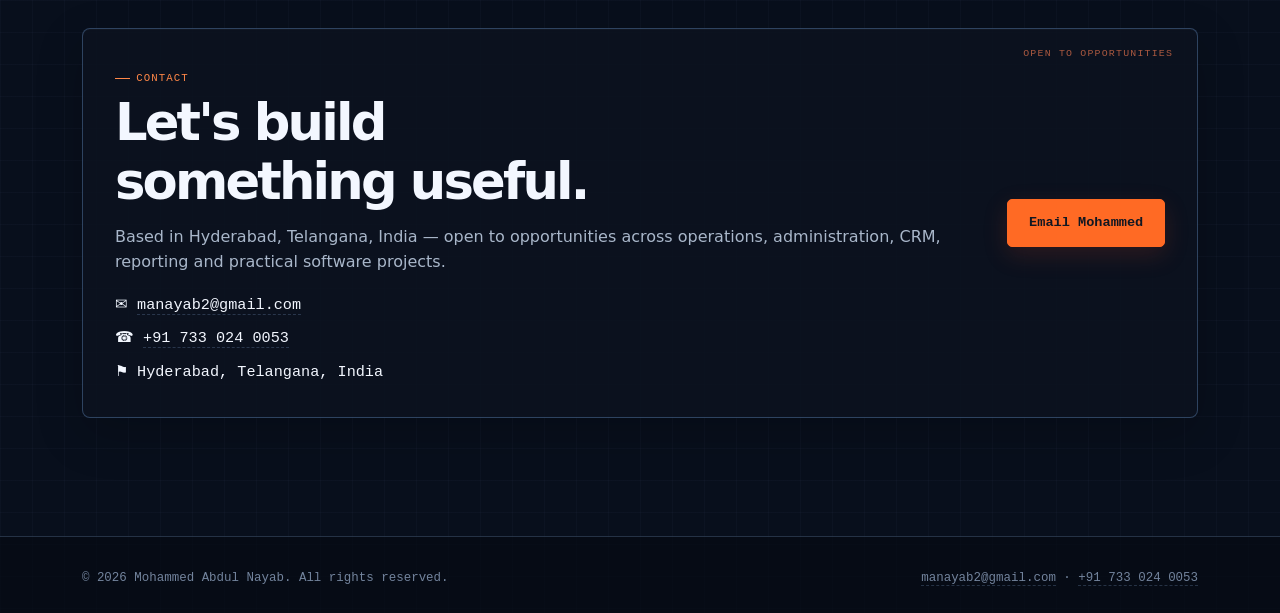
==== commit 3164de22: "Remove render-time third-party font requests" ====
--- a/index.html
+++ b/index.html
@@ -31,9 +31,7 @@
   <link rel="manifest" href="manifest.webmanifest" />
   <meta name="theme-color" content="#080d18" />
 
-  <!-- Load display fonts without blocking the first paint; system fallbacks remain available immediately. -->
-  <link rel="preload" as="style" href="https://fonts.googleapis.com/css2?family=Space+Grotesk:wght@500;600;700&family=IBM+Plex+Sans:wght@400;500;600&family=IBM+Plex+Mono:wght@400;500;600&display=swap" onload="this.onload=null;this.rel='stylesheet'" />
-  <noscript><link rel="stylesheet" href="https://fonts.googleapis.com/css2?family=Space+Grotesk:wght@500;600;700&family=IBM+Plex+Sans:wght@400;500;600&family=IBM+Plex+Mono:wght@400;500;600&display=swap" /></noscript>
+  <!-- System font stacks avoid third-party font requests and font-swap layout work. -->
 
   <link rel="stylesheet" href="styles.css?v=20261029-perf" />
 
--- a/styles.css
+++ b/styles.css
@@ -1566,12 +1566,19 @@
     z-index: 110;
     max-height: 0;
     overflow: hidden;
+    visibility: hidden;
+    transition: max-height .2s ease, visibility 0s linear .2s;
     background: rgba(7, 11, 19, .98);
     border-bottom: 1px solid var(--line-strong);
     box-shadow: 0 18px 35px rgba(0,0,0,.32);
     transition: max-height .2s ease;
   }
-  .site-nav.is-open { max-height: min(80vh, 34rem); overflow-y: auto; }
+  .site-nav.is-open {
+    max-height: min(80vh, 34rem);
+    overflow-y: auto;
+    visibility: visible;
+    transition: max-height .2s ease, visibility 0s;
+  }
   .site-nav ul { display: flex; flex-direction: column; gap: 0; padding: .5rem var(--gutter) 1rem; }
   .site-nav li { border-bottom: 1px solid var(--line); }
   .site-nav a { display: block; padding: .7rem .1rem; font-size: .82rem; white-space: normal; }
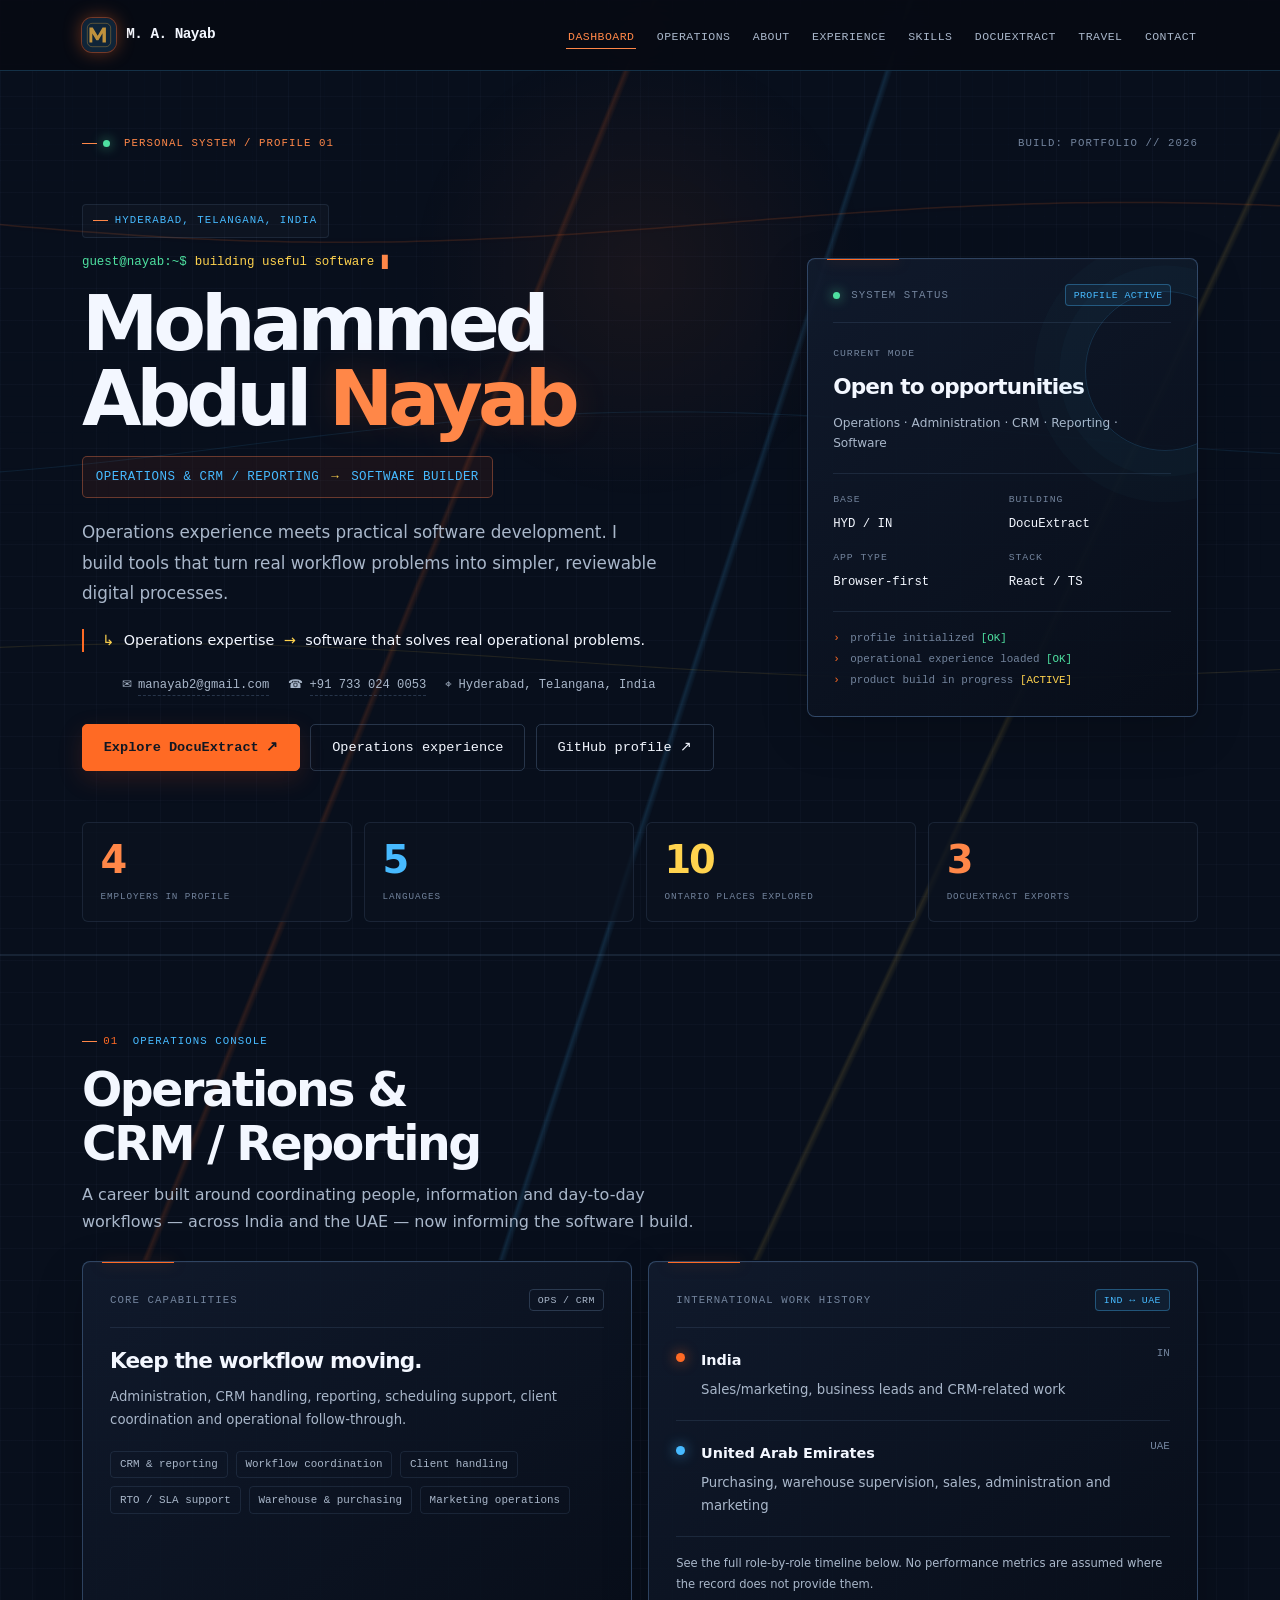
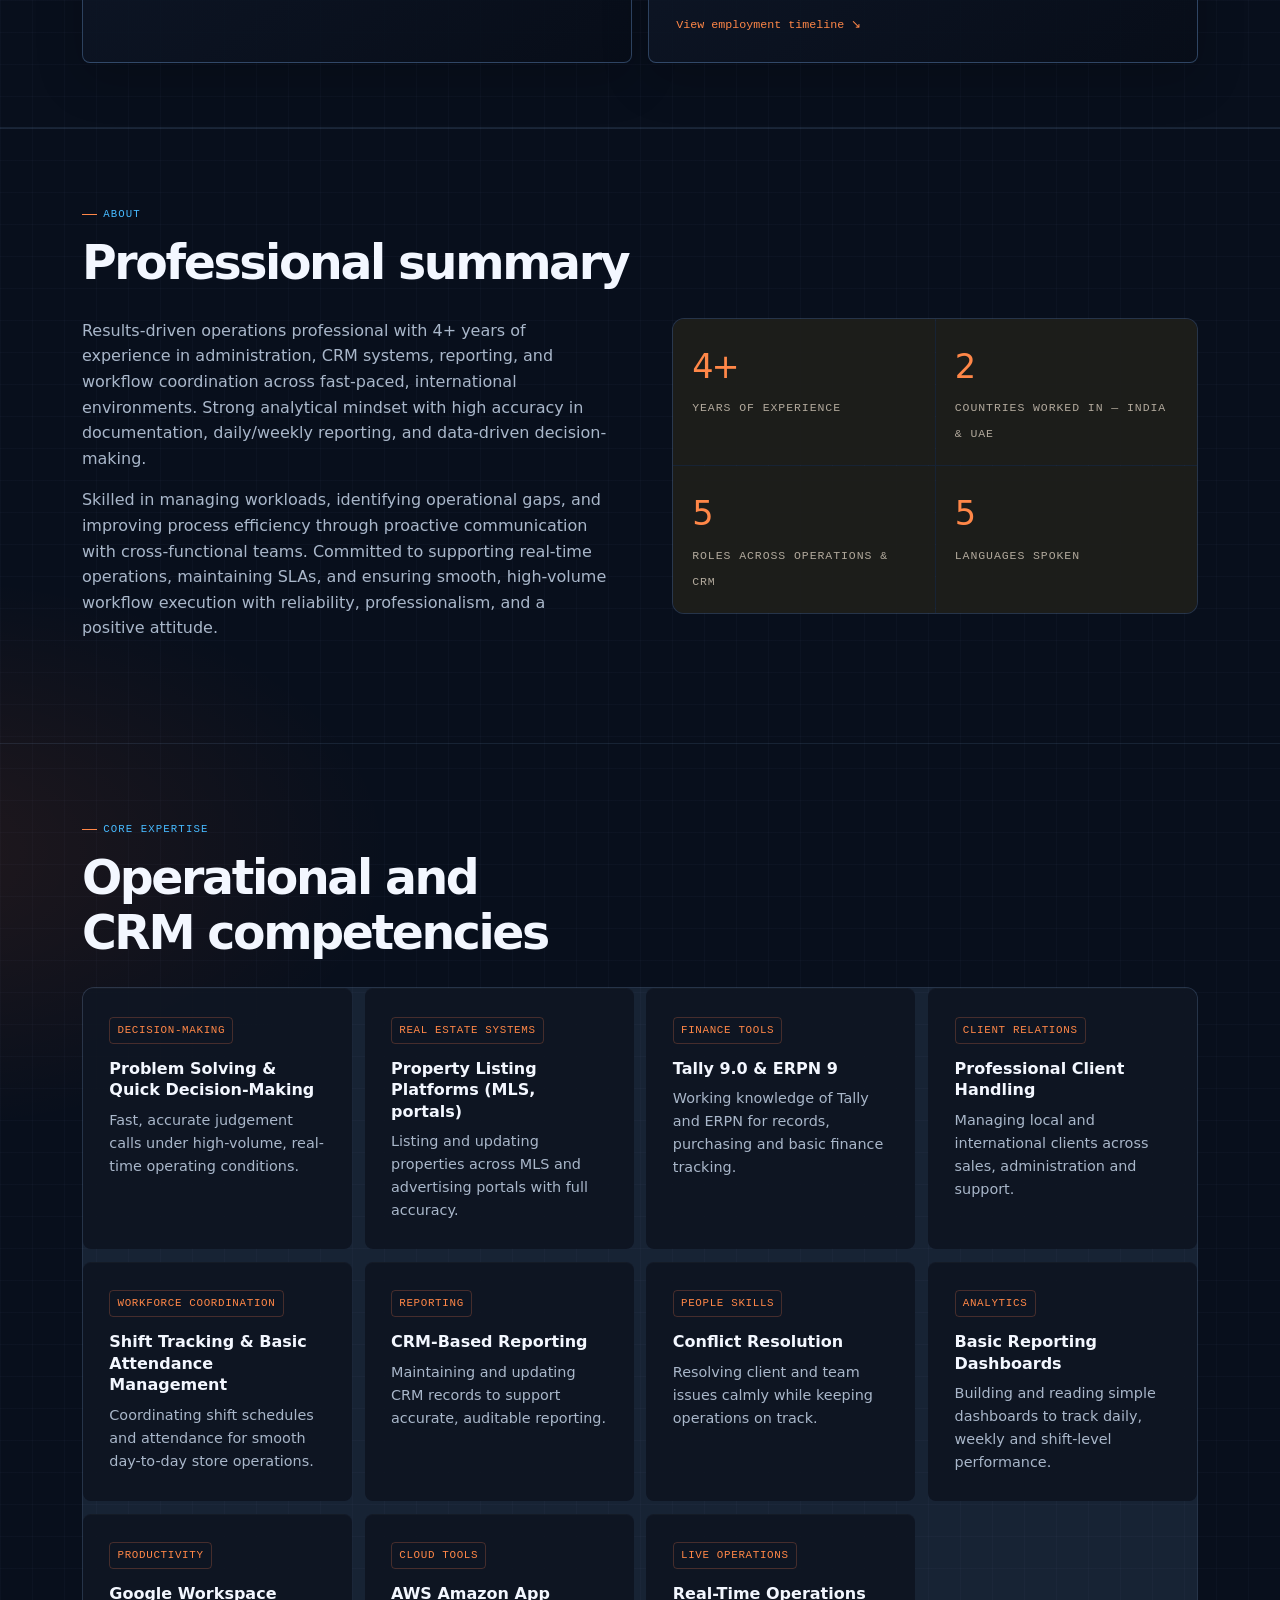
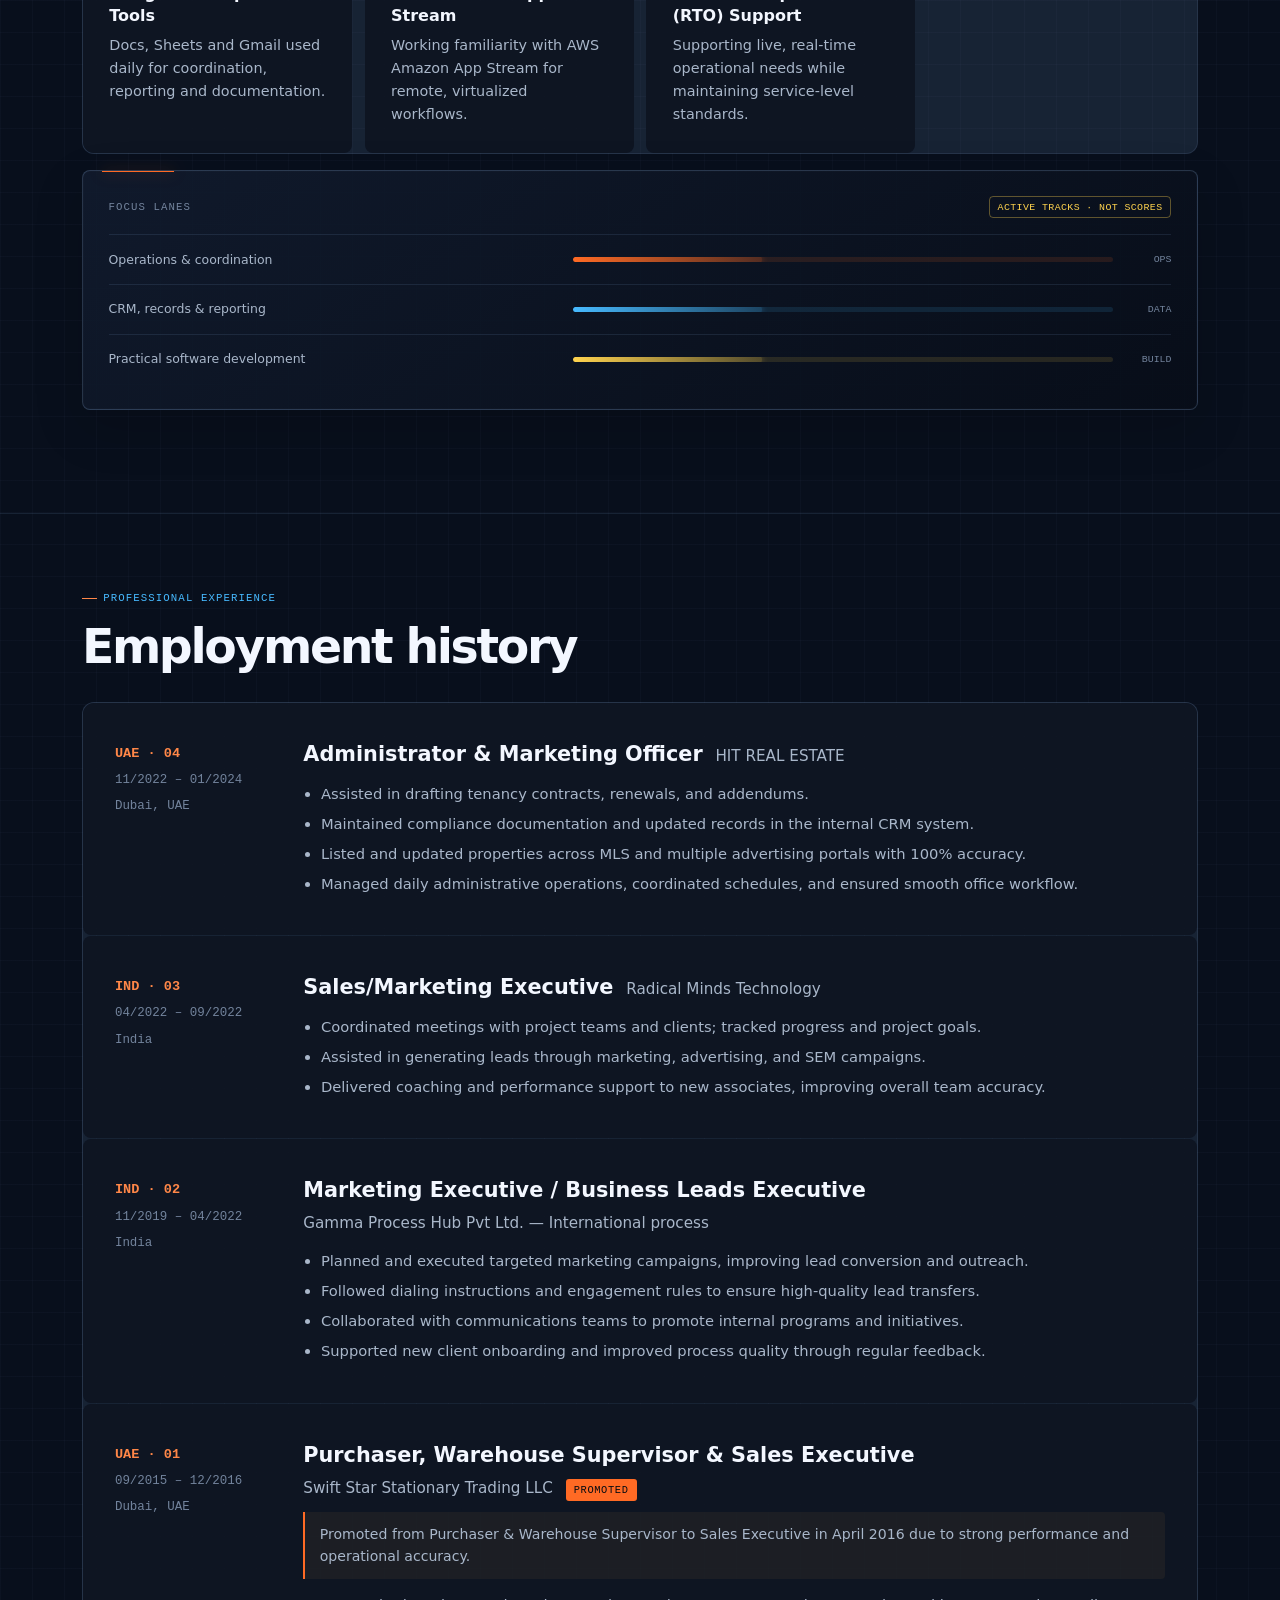
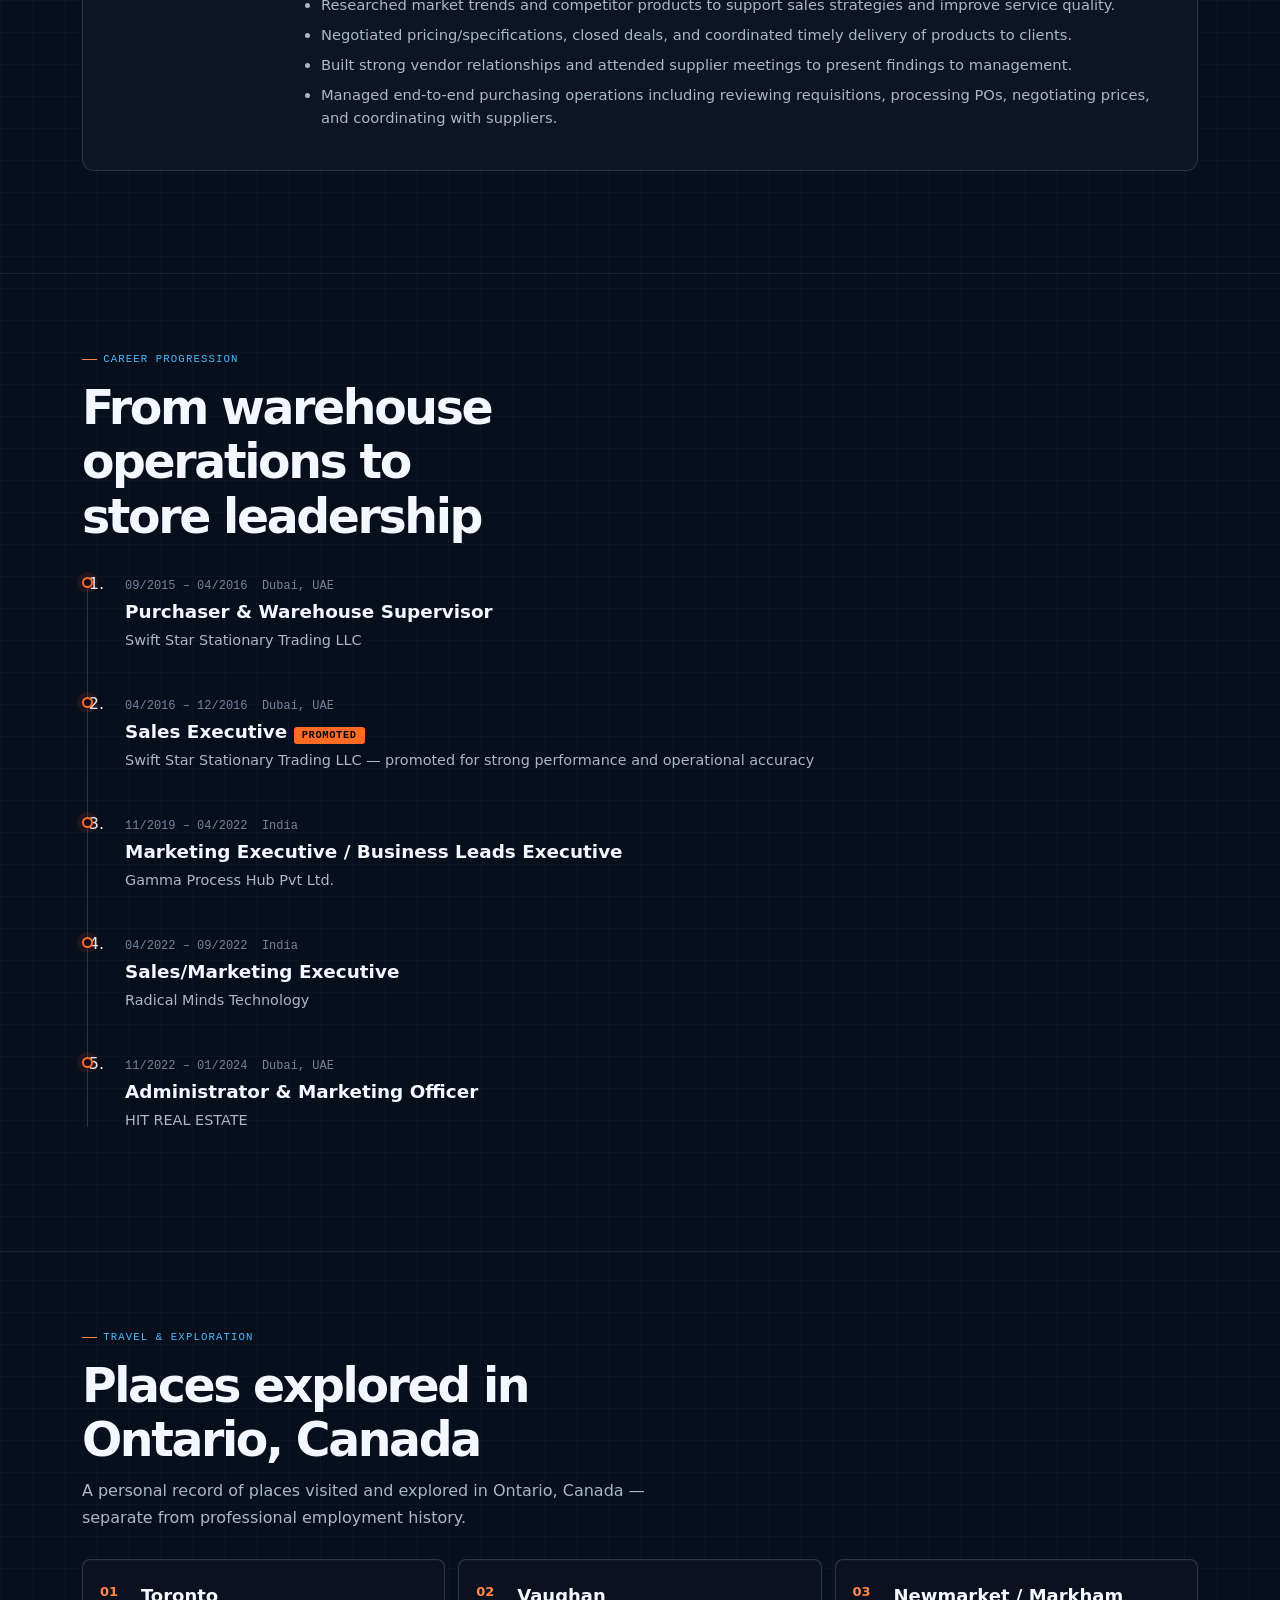
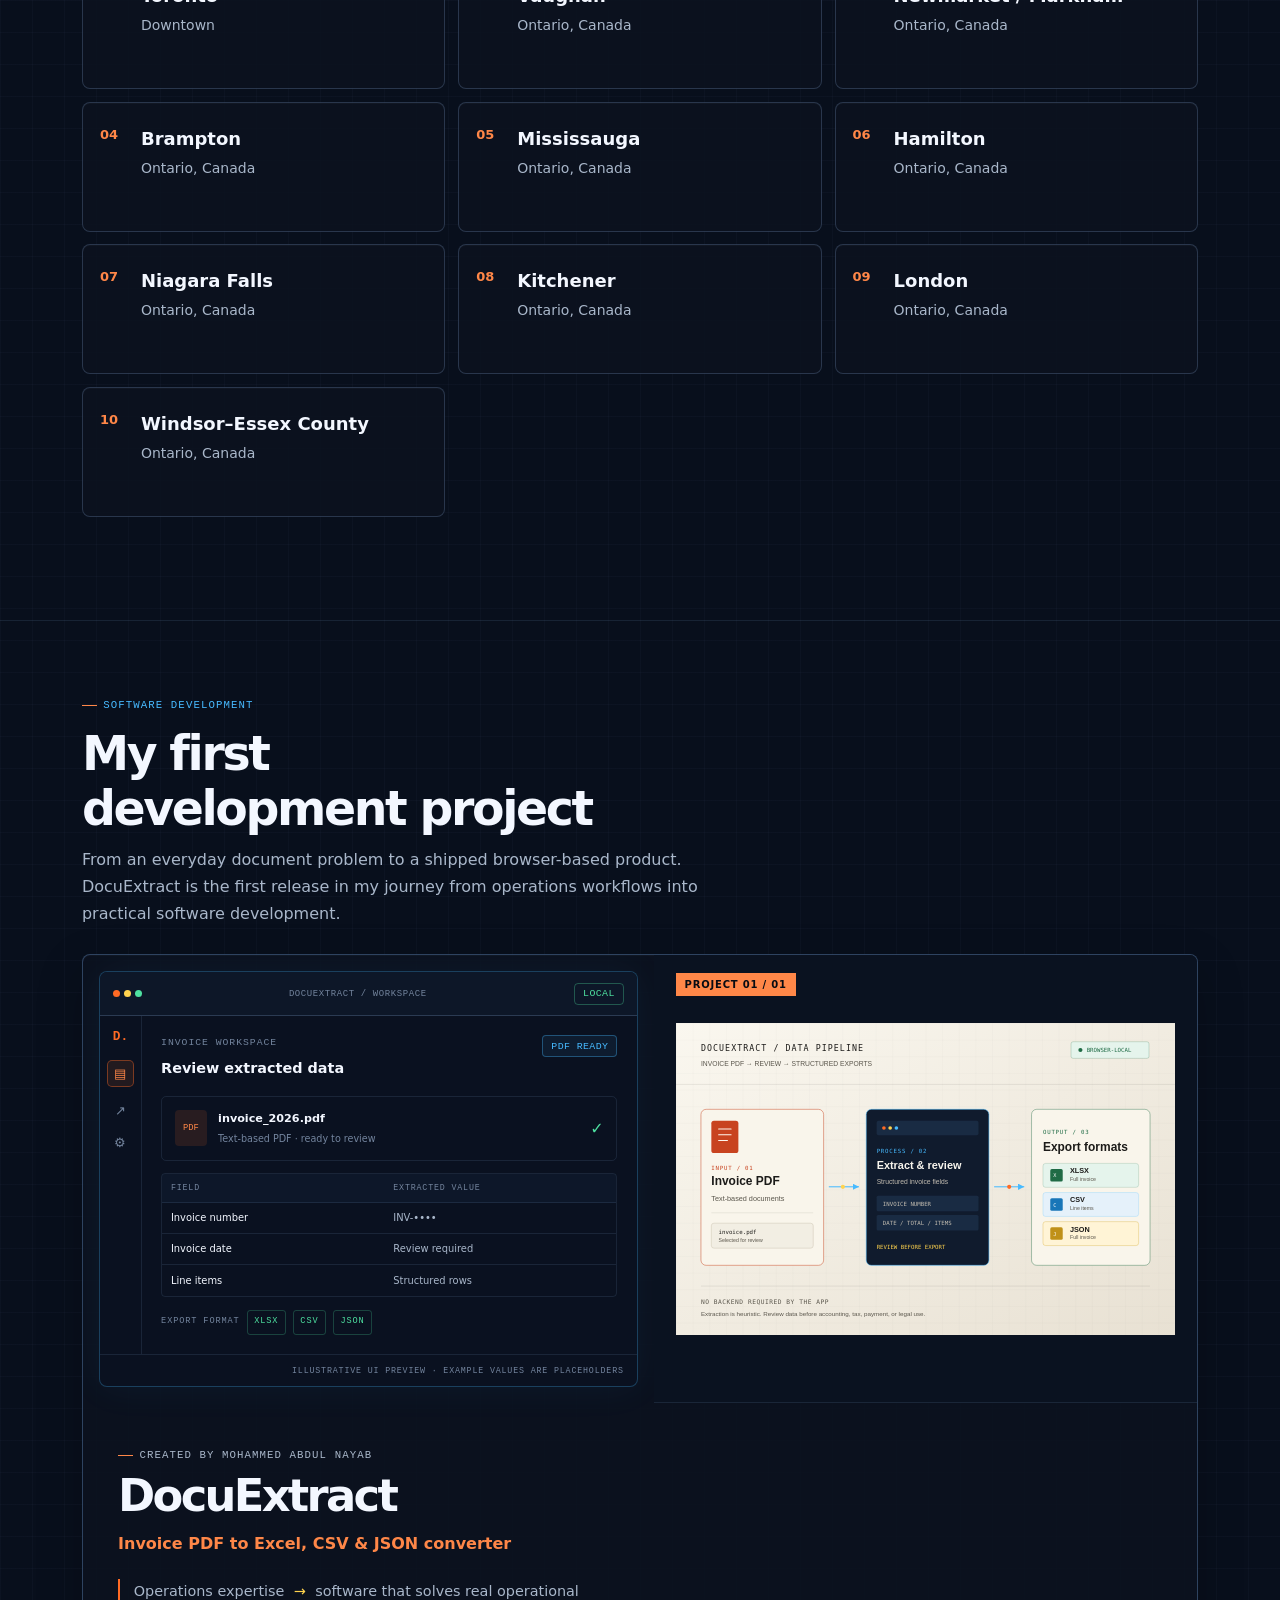
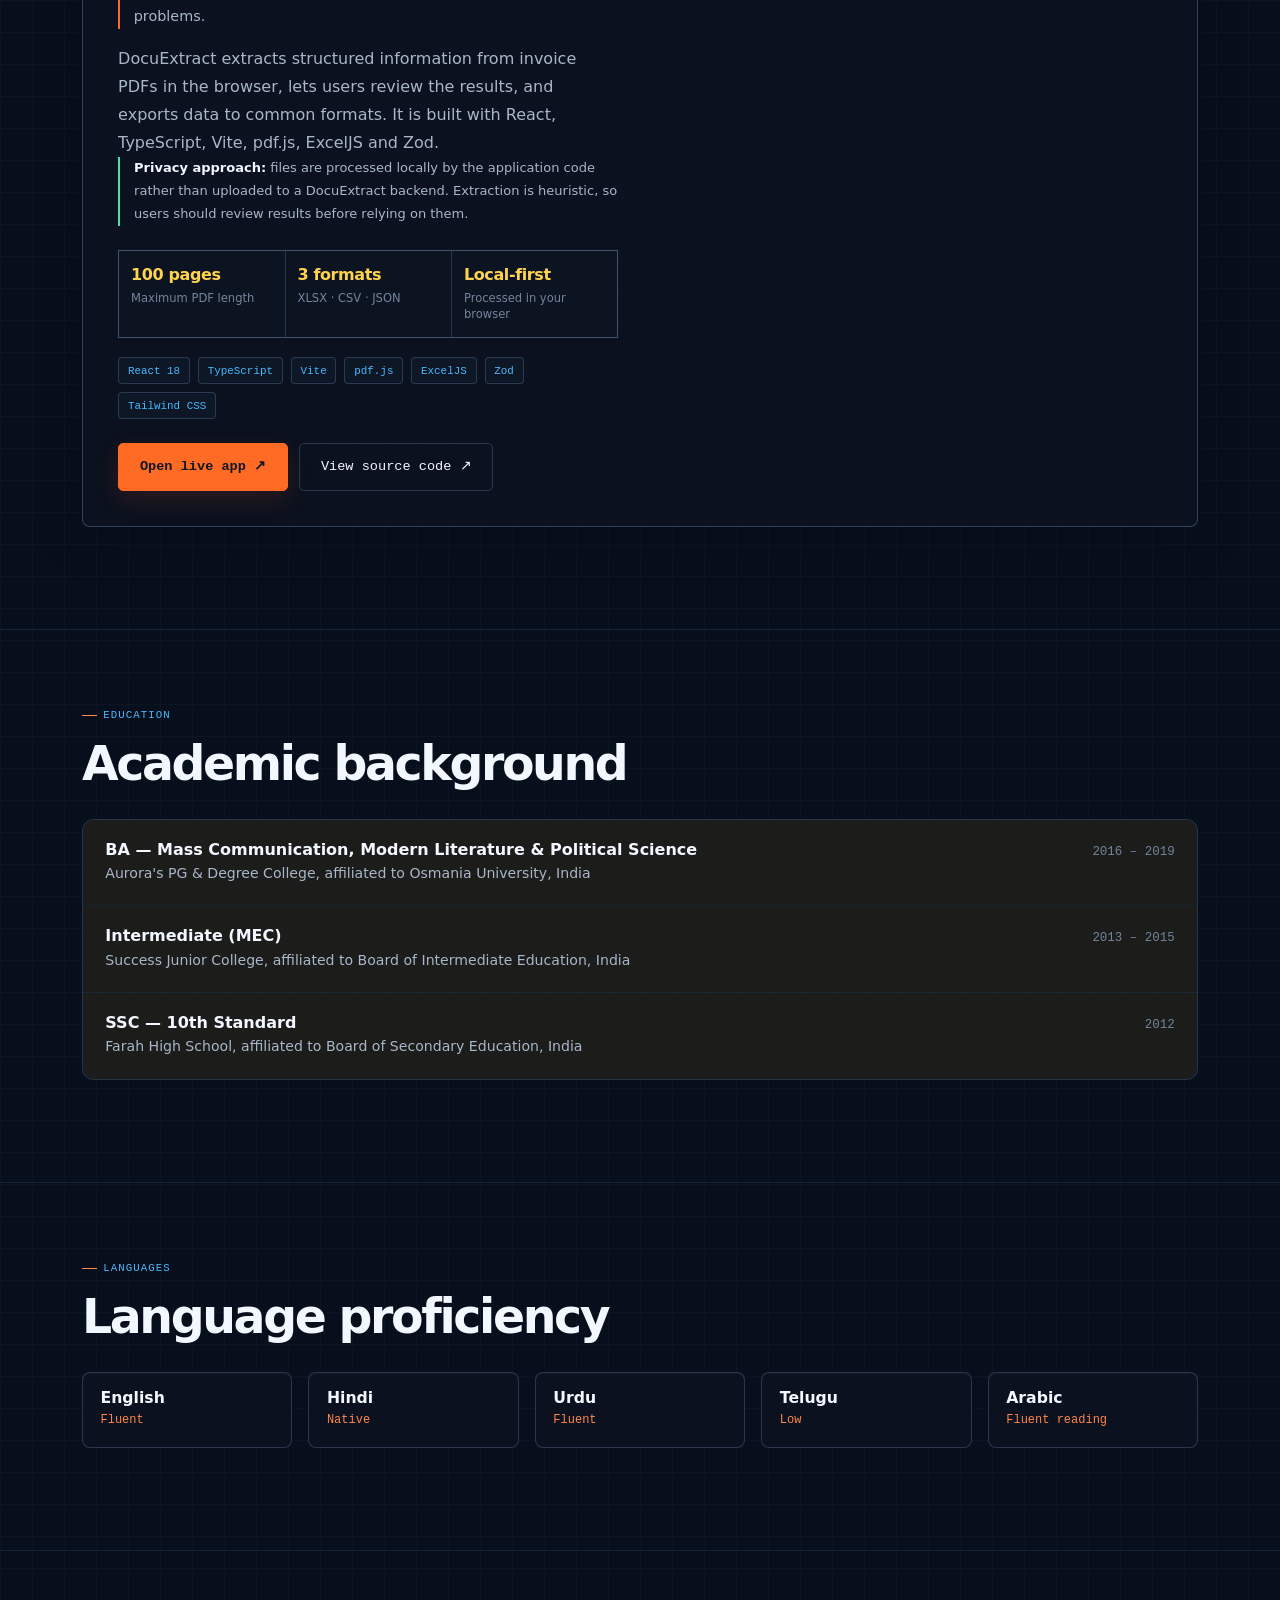
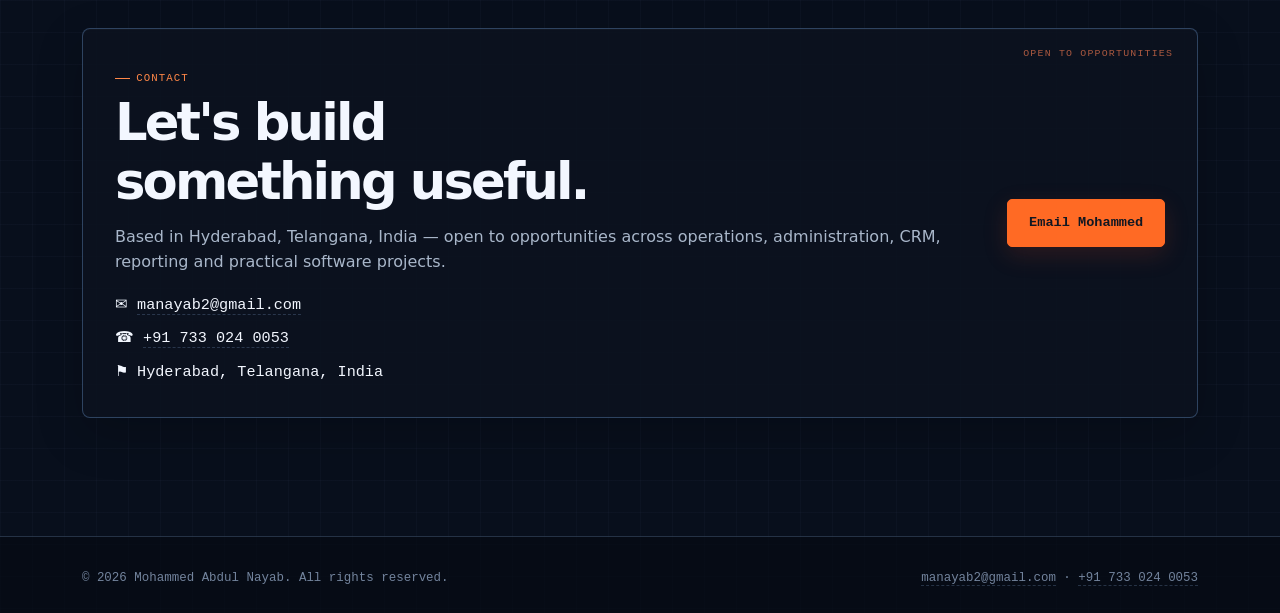
==== commit 725c0e94: "Add Open Graph and Twitter social preview image metadata" ====
--- a/index.html
+++ b/index.html
@@ -16,16 +16,24 @@
   <meta property="og:description" content="Meet Mohammed Abdul Nayab, creator of DocuExtract, a browser-based invoice PDF converter, with experience in operations, administration and CRM." />
   <meta property="og:url" content="https://manayab.github.io/Portfolio/" />
   <meta property="og:site_name" content="Mohammed Abdul Nayab — Portfolio" />
+  <meta property="og:image" content="https://manayab.github.io/Portfolio/social-preview.png" />
+  <meta property="og:image:secure_url" content="https://manayab.github.io/Portfolio/social-preview.png" />
+  <meta property="og:image:type" content="image/png" />
+  <meta property="og:image:width" content="1200" />
+  <meta property="og:image:height" content="630" />
+  <meta property="og:image:alt" content="Mohammed Abdul Nayab — developer portfolio, DocuExtract, web projects and operations experience" />
   <meta property="og:locale" content="en_IN" />
   <meta property="profile:first_name" content="Mohammed Abdul" />
   <meta property="profile:last_name" content="Nayab" />
 
   <!-- Twitter / X Card -->
-  <meta name="twitter:card" content="summary" />
+  <meta name="twitter:card" content="summary_large_image" />
   <meta name="color-scheme" content="dark" />
   <meta name="referrer" content="strict-origin-when-cross-origin" />
   <meta name="twitter:title" content="Mohammed Abdul Nayab | Operations, Administration & CRM Professional" />
   <meta name="twitter:description" content="Operations, administration and CRM professional based in Hyderabad, India, with professional experience in India and the UAE and travel experience in Canada." />
+  <meta name="twitter:image" content="https://manayab.github.io/Portfolio/social-preview.png" />
+  <meta name="twitter:image:alt" content="Mohammed Abdul Nayab — developer portfolio, DocuExtract, web projects and operations experience" />
 
   <link rel="icon" href="favicon.svg" type="image/svg+xml" />
   <link rel="manifest" href="manifest.webmanifest" />
--- a/styles.css
+++ b/styles.css
@@ -25,9 +25,9 @@
   --focus: #dcae5c;
 
   /* Type */
-  --font-display: "Space Grotesk", "Segoe UI", system-ui, sans-serif;
-  --font-body: "IBM Plex Sans", "Segoe UI", system-ui, sans-serif;
-  --font-mono: "IBM Plex Mono", ui-monospace, "SFMono-Regular", Menlo, monospace;
+  --font-display: "Trebuchet MS", "Segoe UI", system-ui, sans-serif;
+  --font-body: "Segoe UI", system-ui, sans-serif;
+  --font-mono: "Cascadia Mono", "SFMono-Regular", Consolas, ui-monospace, monospace;
 
   /* Layout */
   --content-w: 1120px;
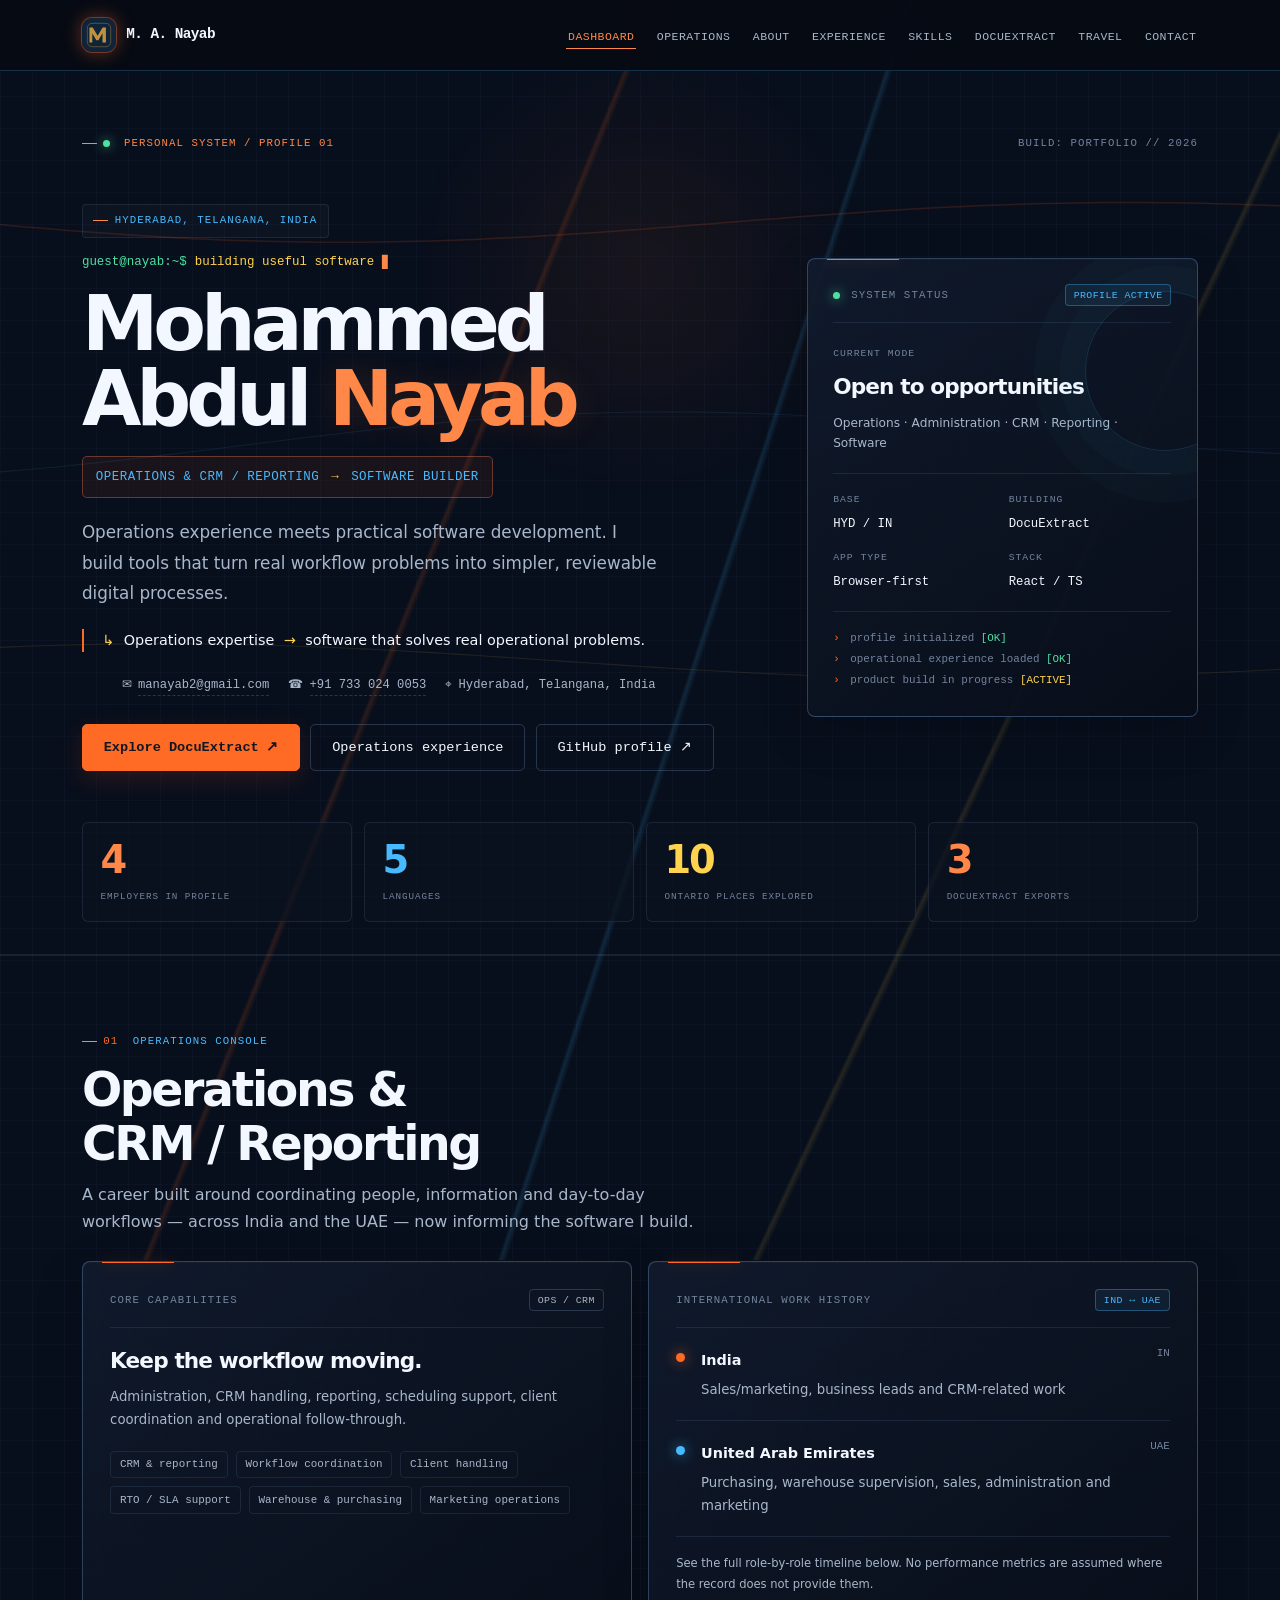
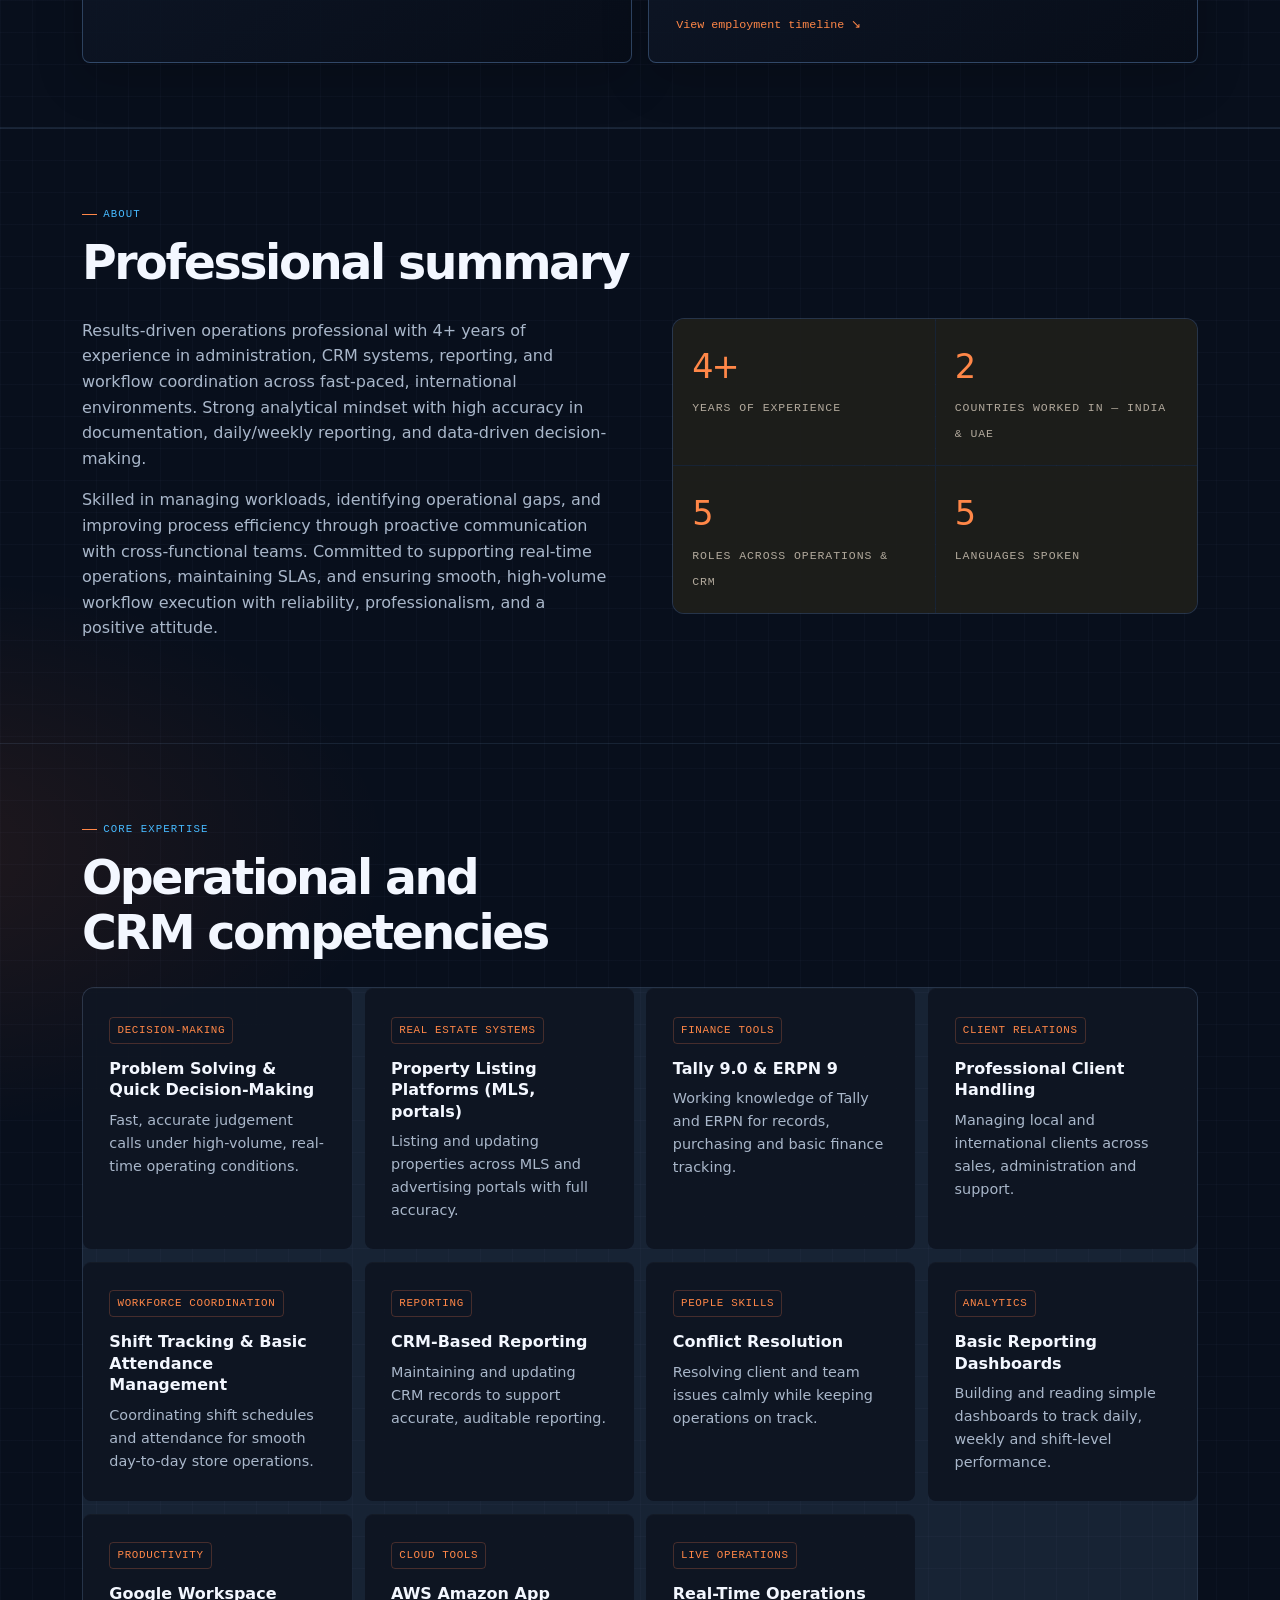
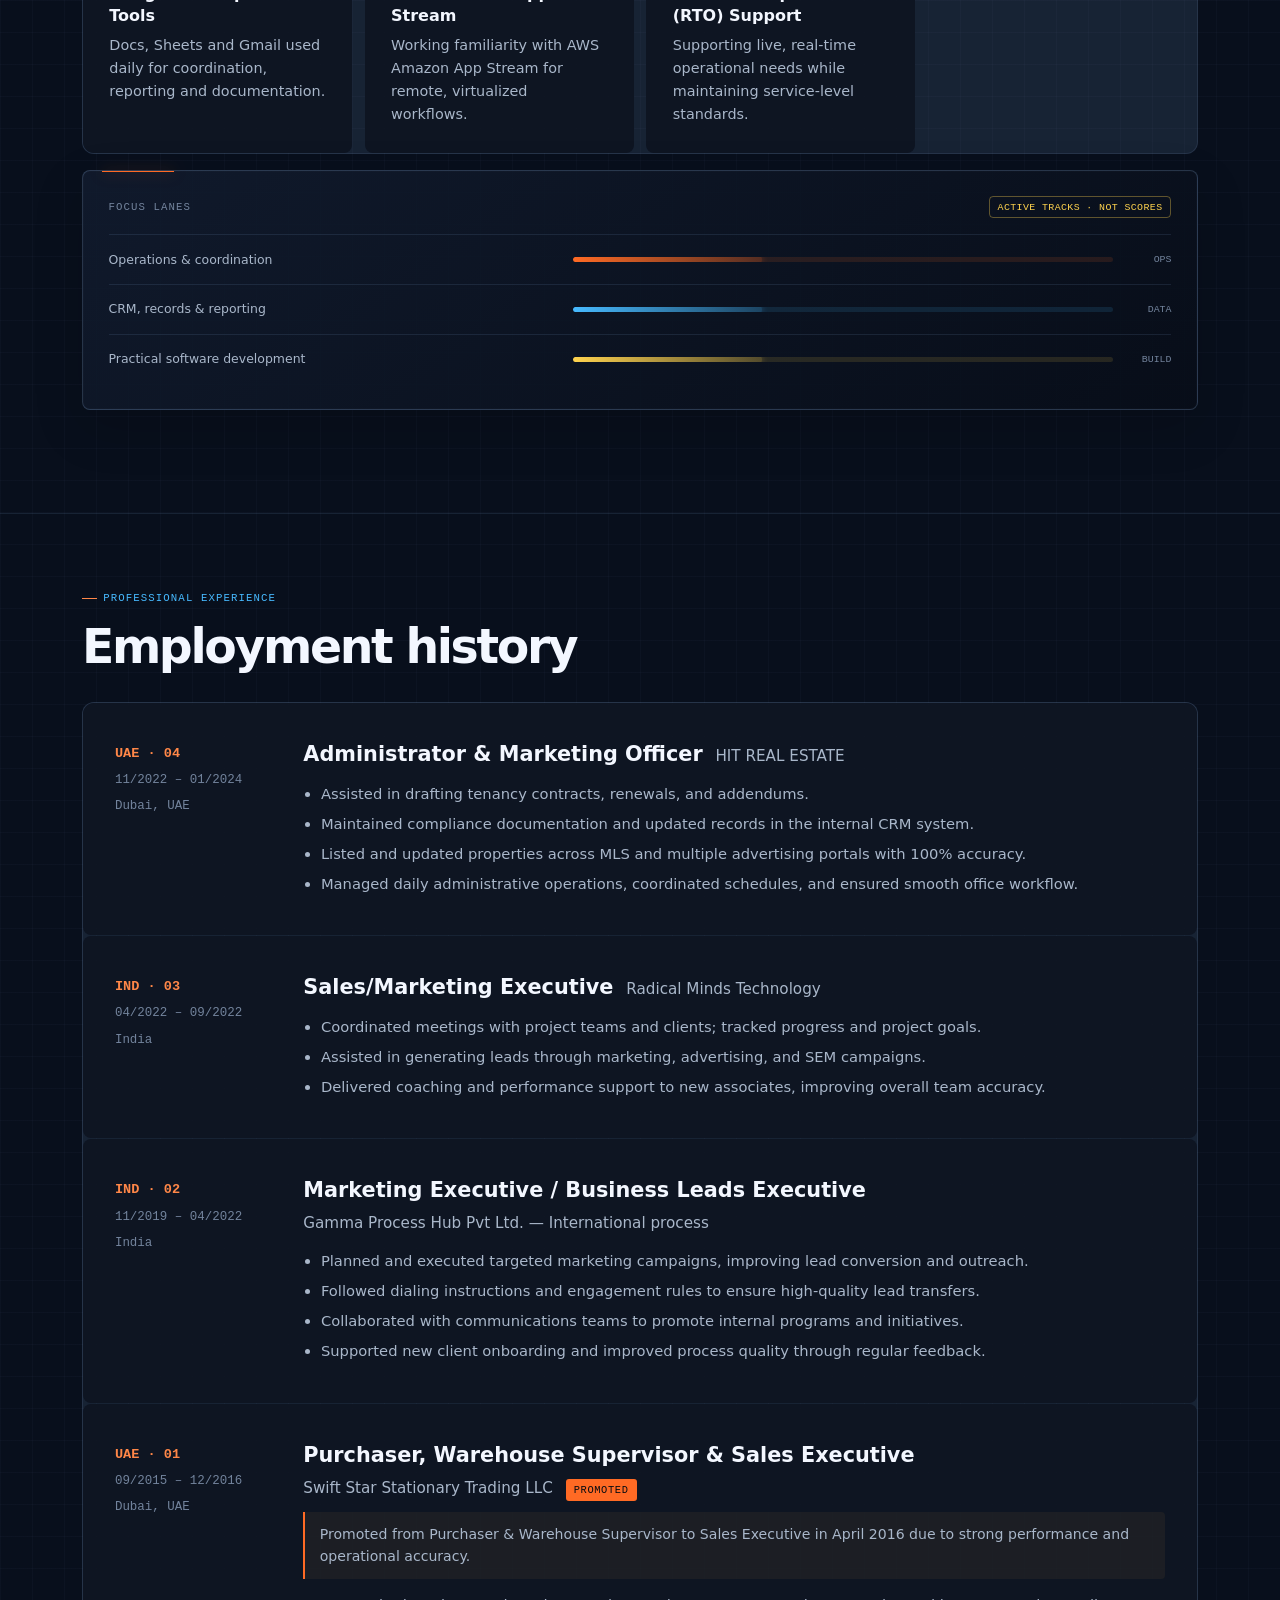
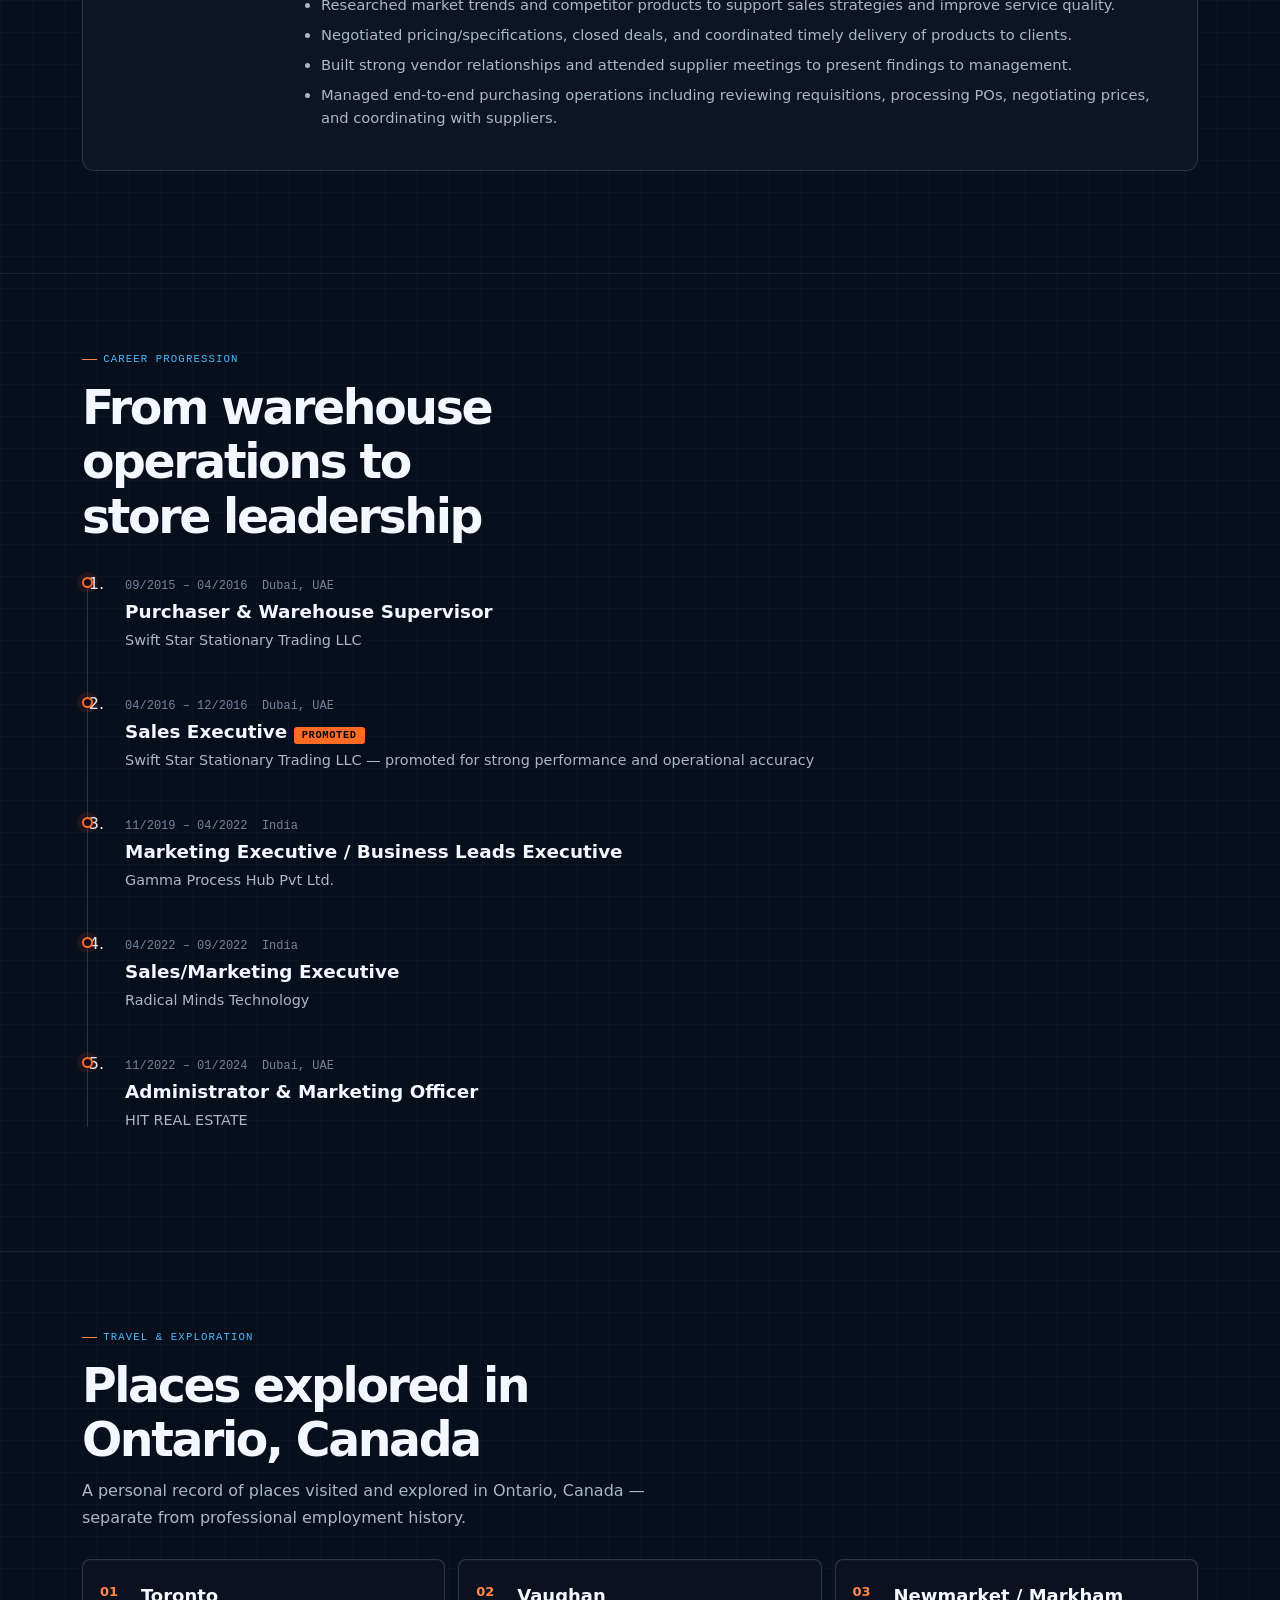
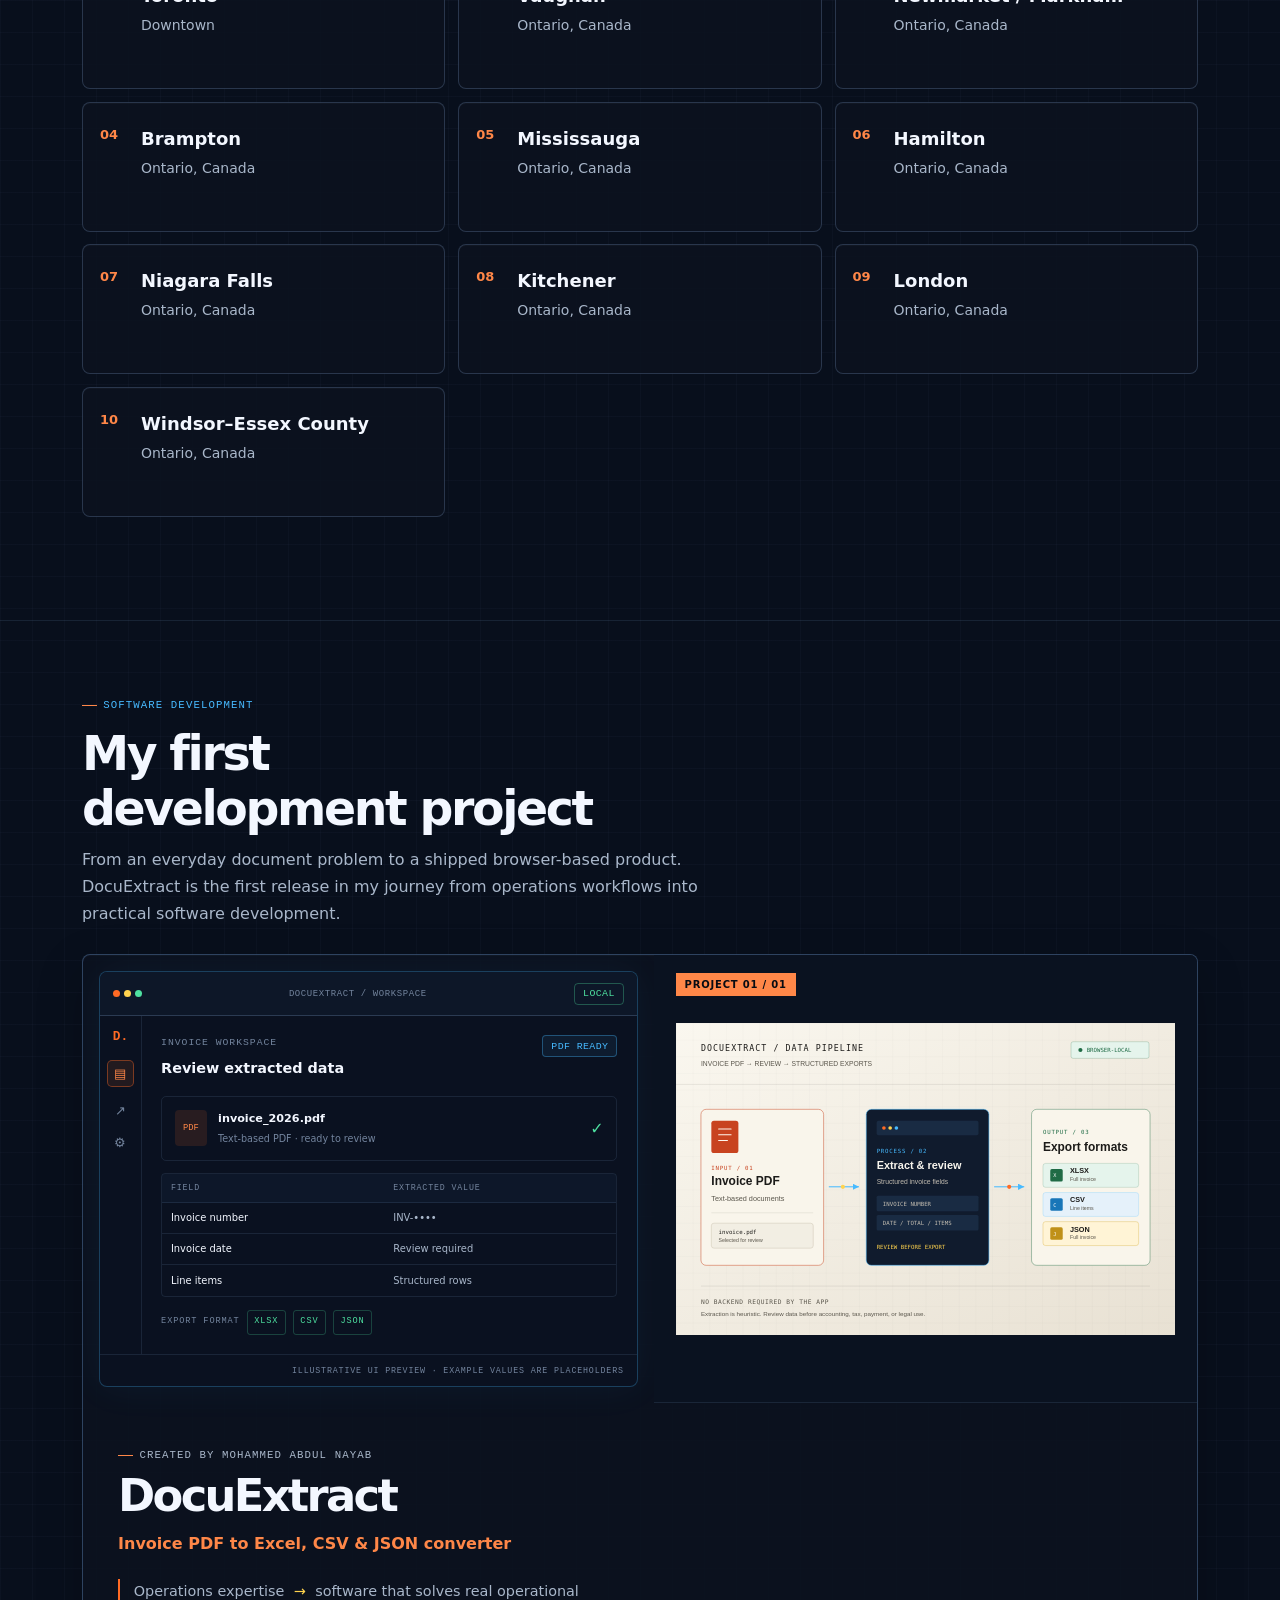
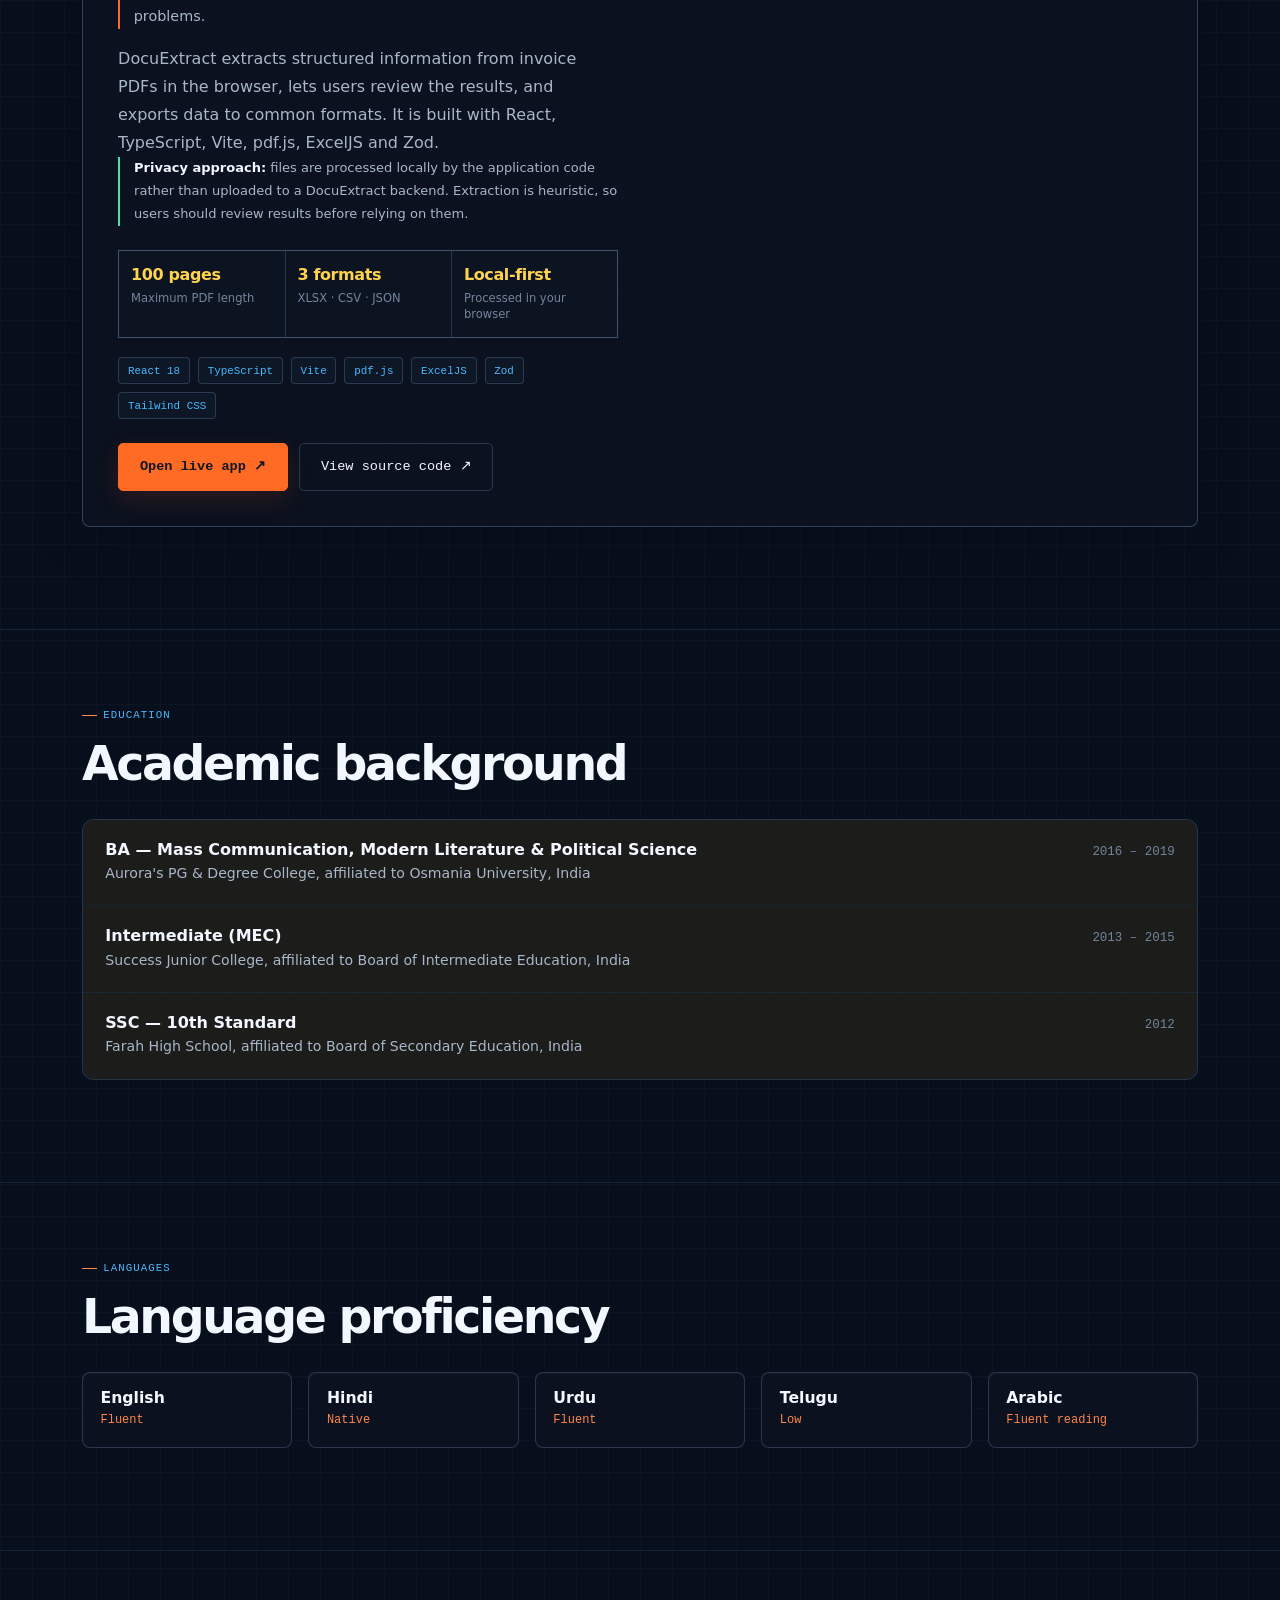
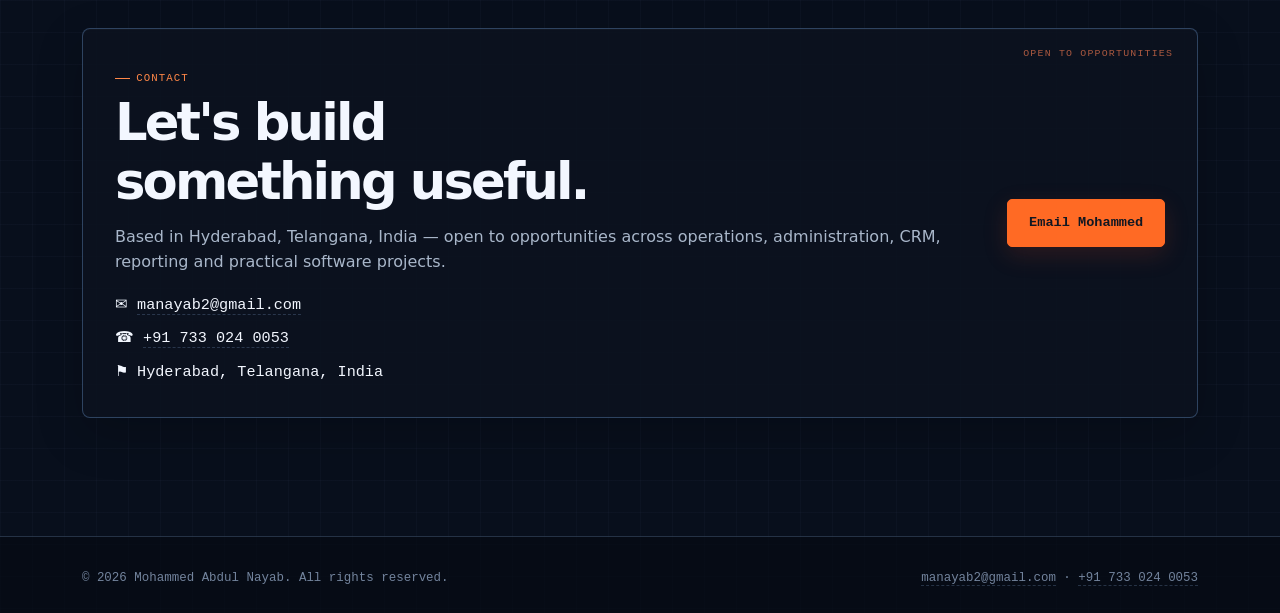
==== commit 9cfb22c6: "Point social metadata to the committed preview artwork" ====
--- a/index.html
+++ b/index.html
@@ -16,9 +16,9 @@
   <meta property="og:description" content="Meet Mohammed Abdul Nayab, creator of DocuExtract, a browser-based invoice PDF converter, with experience in operations, administration and CRM." />
   <meta property="og:url" content="https://manayab.github.io/Portfolio/" />
   <meta property="og:site_name" content="Mohammed Abdul Nayab — Portfolio" />
-  <meta property="og:image" content="https://manayab.github.io/Portfolio/social-preview.png" />
-  <meta property="og:image:secure_url" content="https://manayab.github.io/Portfolio/social-preview.png" />
-  <meta property="og:image:type" content="image/png" />
+  <meta property="og:image" content="https://manayab.github.io/Portfolio/social-preview.svg" />
+  <meta property="og:image:secure_url" content="https://manayab.github.io/Portfolio/social-preview.svg" />
+  <meta property="og:image:type" content="image/svg+xml" />
   <meta property="og:image:width" content="1200" />
   <meta property="og:image:height" content="630" />
   <meta property="og:image:alt" content="Mohammed Abdul Nayab — developer portfolio, DocuExtract, web projects and operations experience" />
@@ -32,7 +32,7 @@
   <meta name="referrer" content="strict-origin-when-cross-origin" />
   <meta name="twitter:title" content="Mohammed Abdul Nayab | Operations, Administration & CRM Professional" />
   <meta name="twitter:description" content="Operations, administration and CRM professional based in Hyderabad, India, with professional experience in India and the UAE and travel experience in Canada." />
-  <meta name="twitter:image" content="https://manayab.github.io/Portfolio/social-preview.png" />
+  <meta name="twitter:image" content="https://manayab.github.io/Portfolio/social-preview.svg" />
   <meta name="twitter:image:alt" content="Mohammed Abdul Nayab — developer portfolio, DocuExtract, web projects and operations experience" />
 
   <link rel="icon" href="favicon.svg" type="image/svg+xml" />
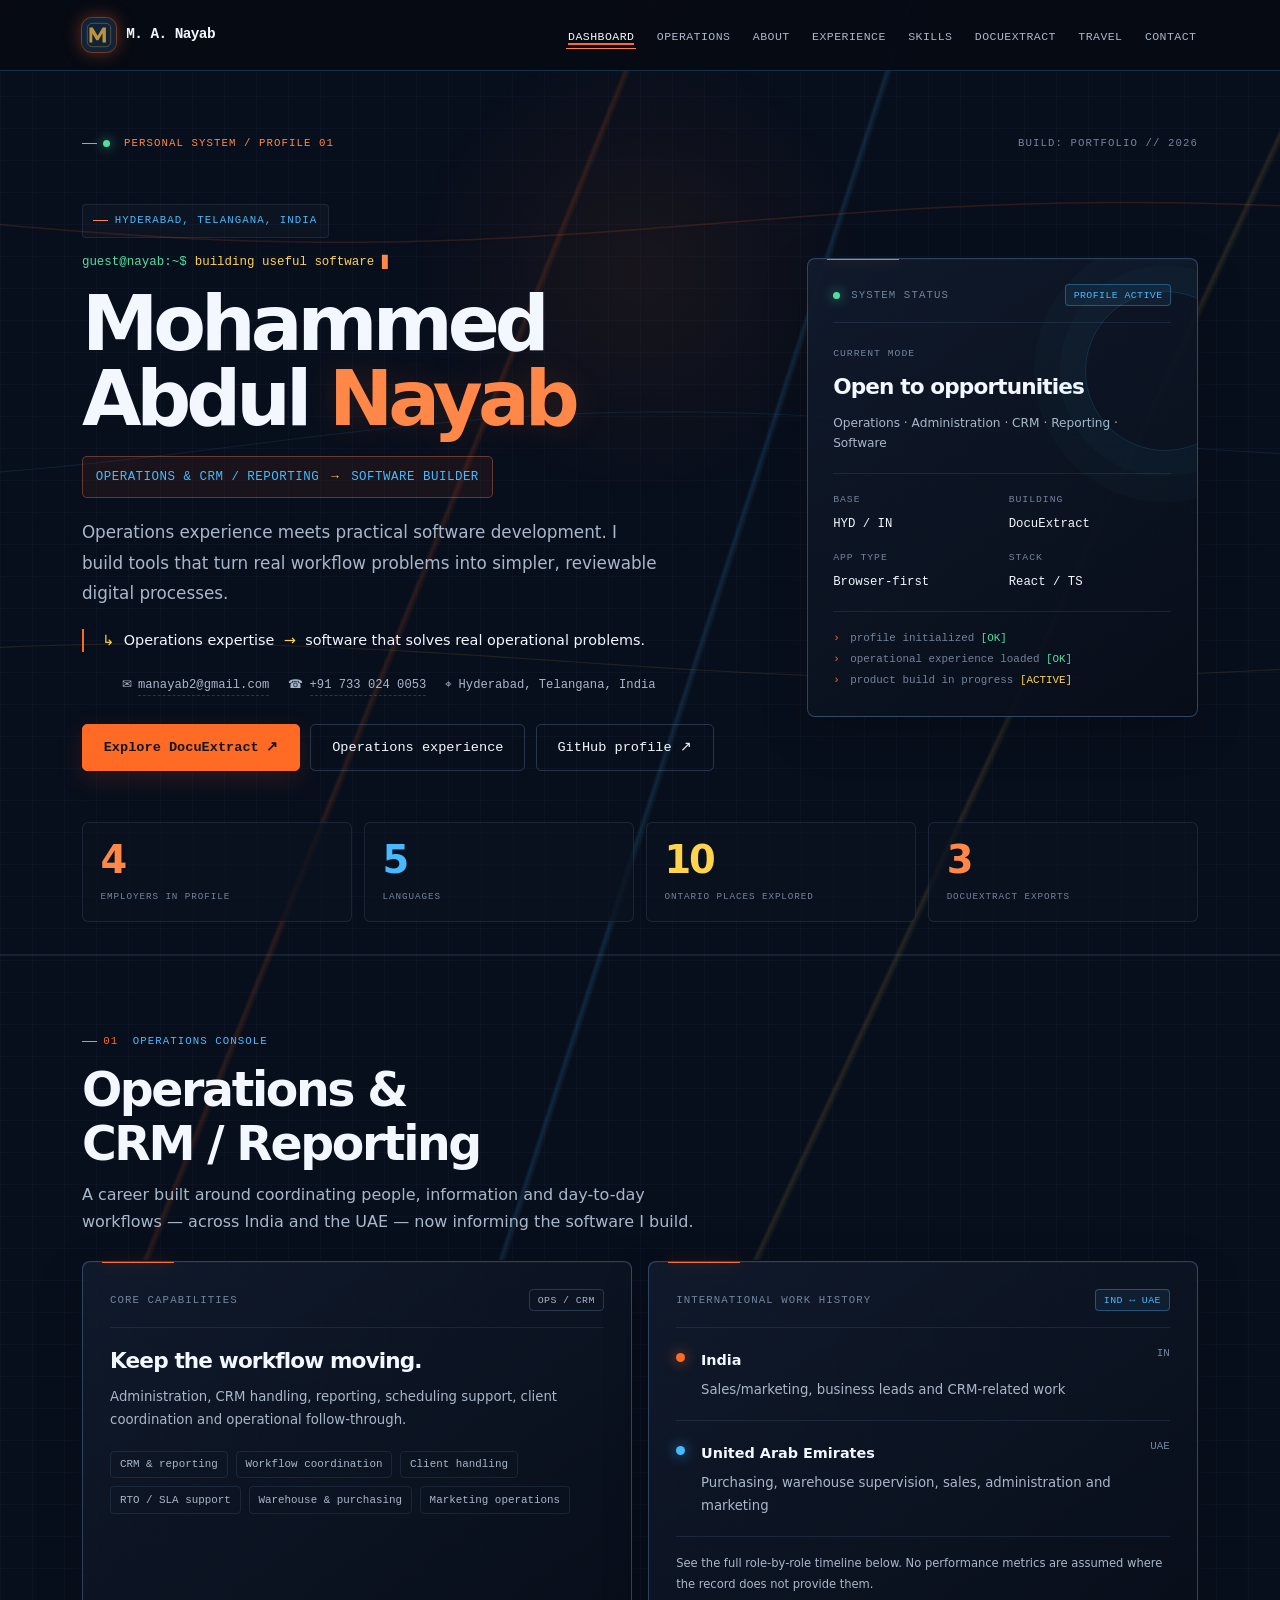
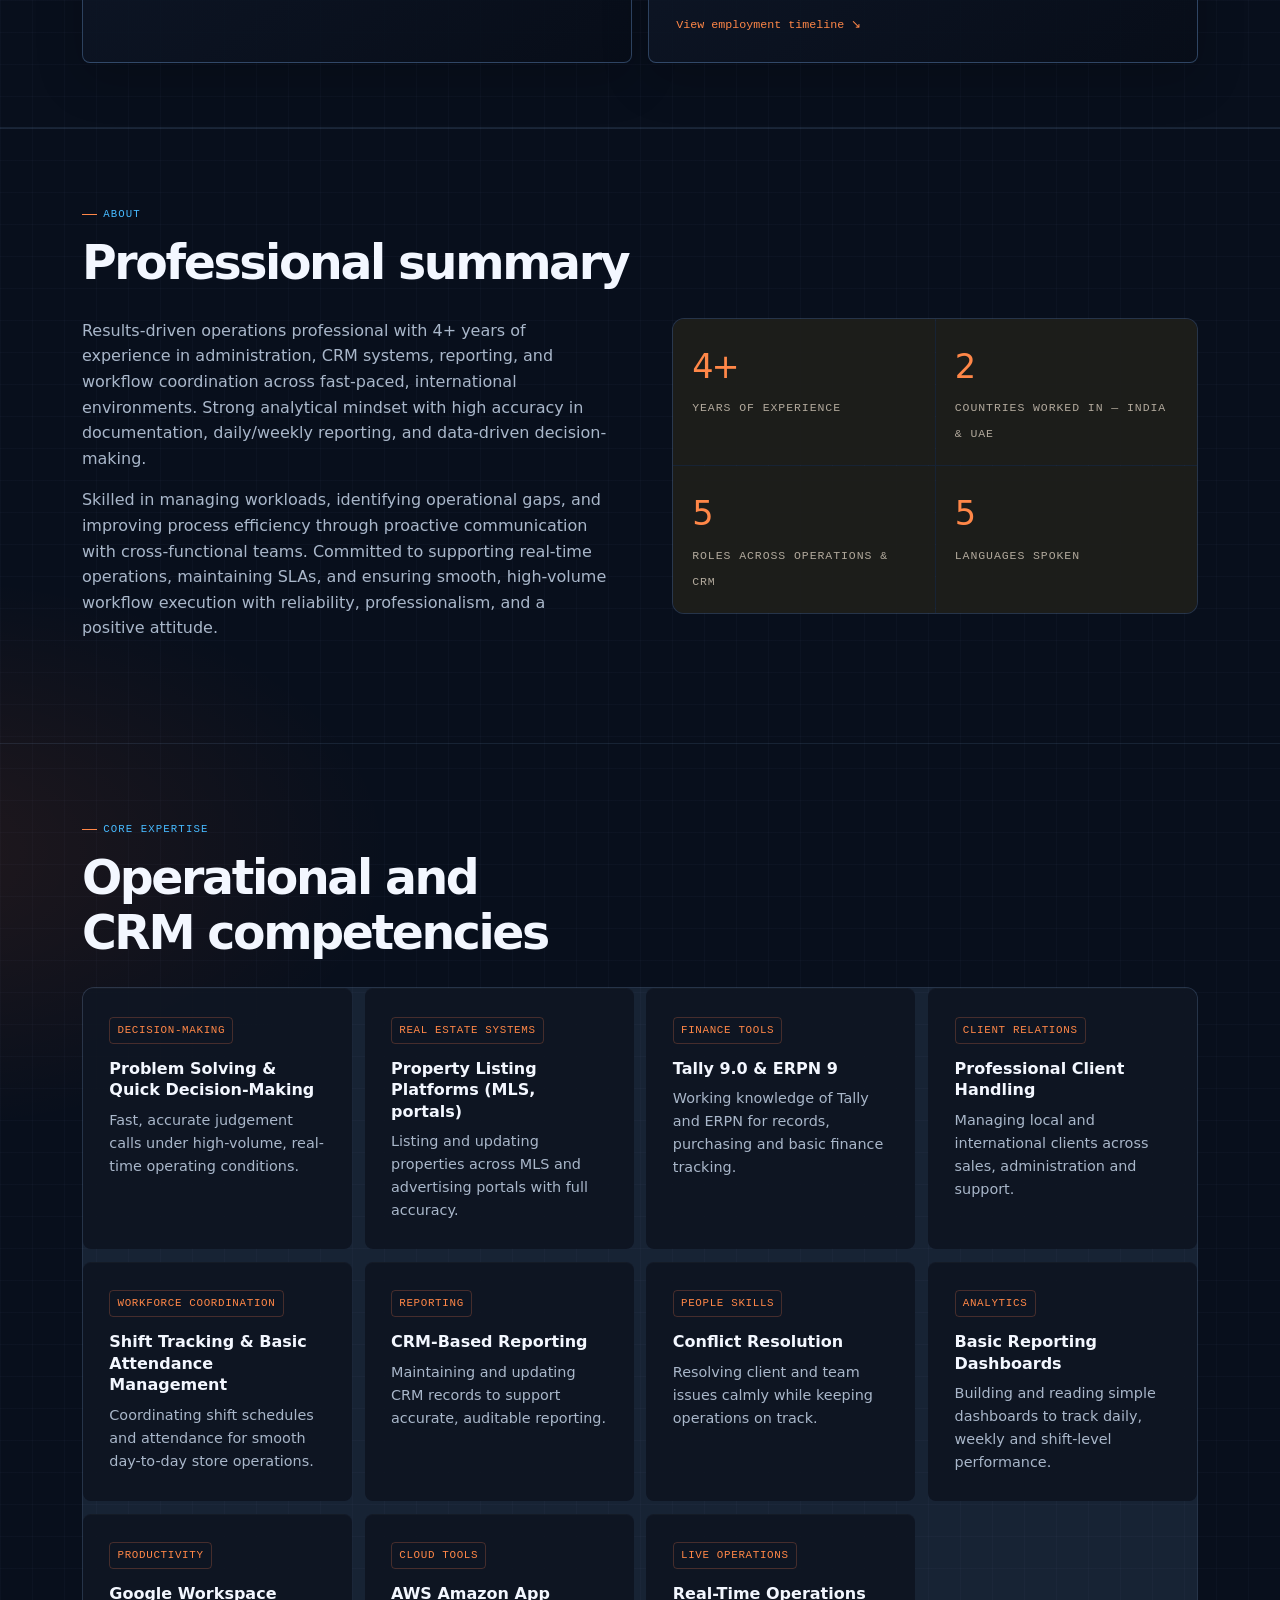
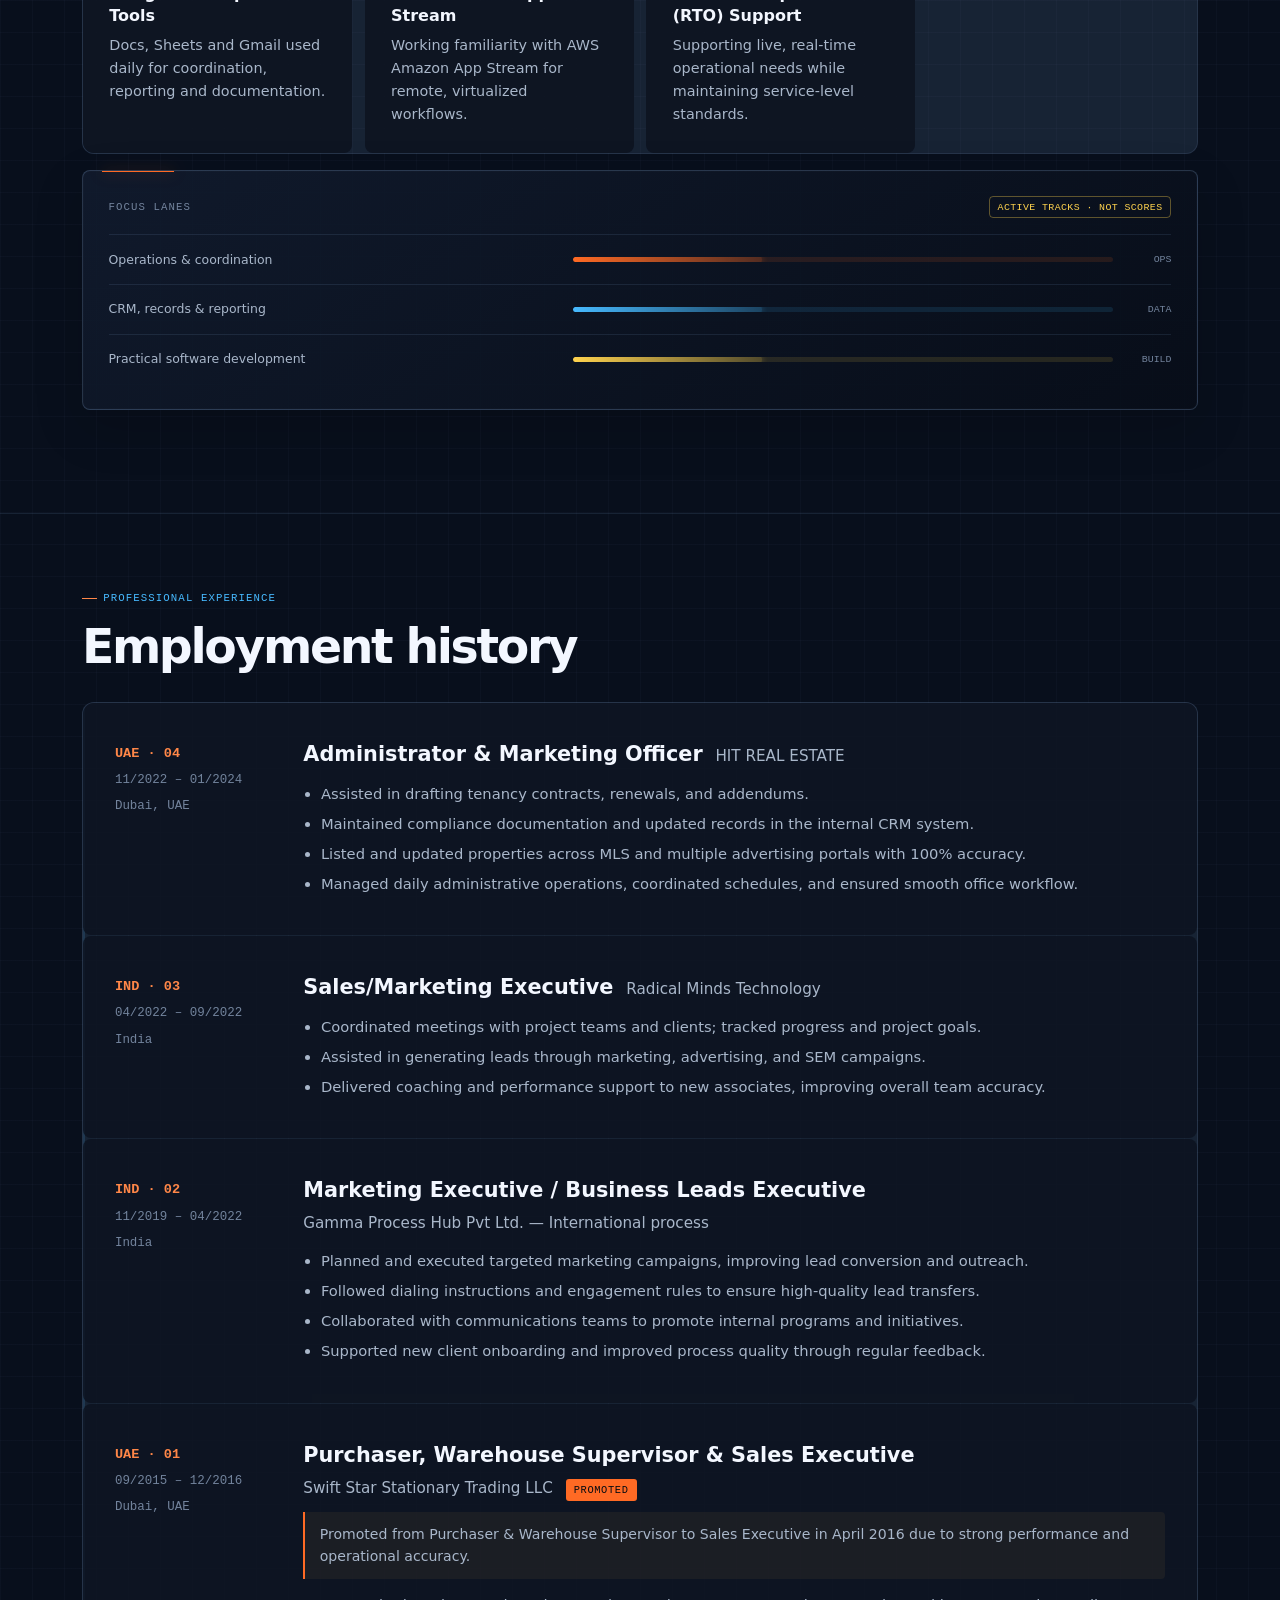
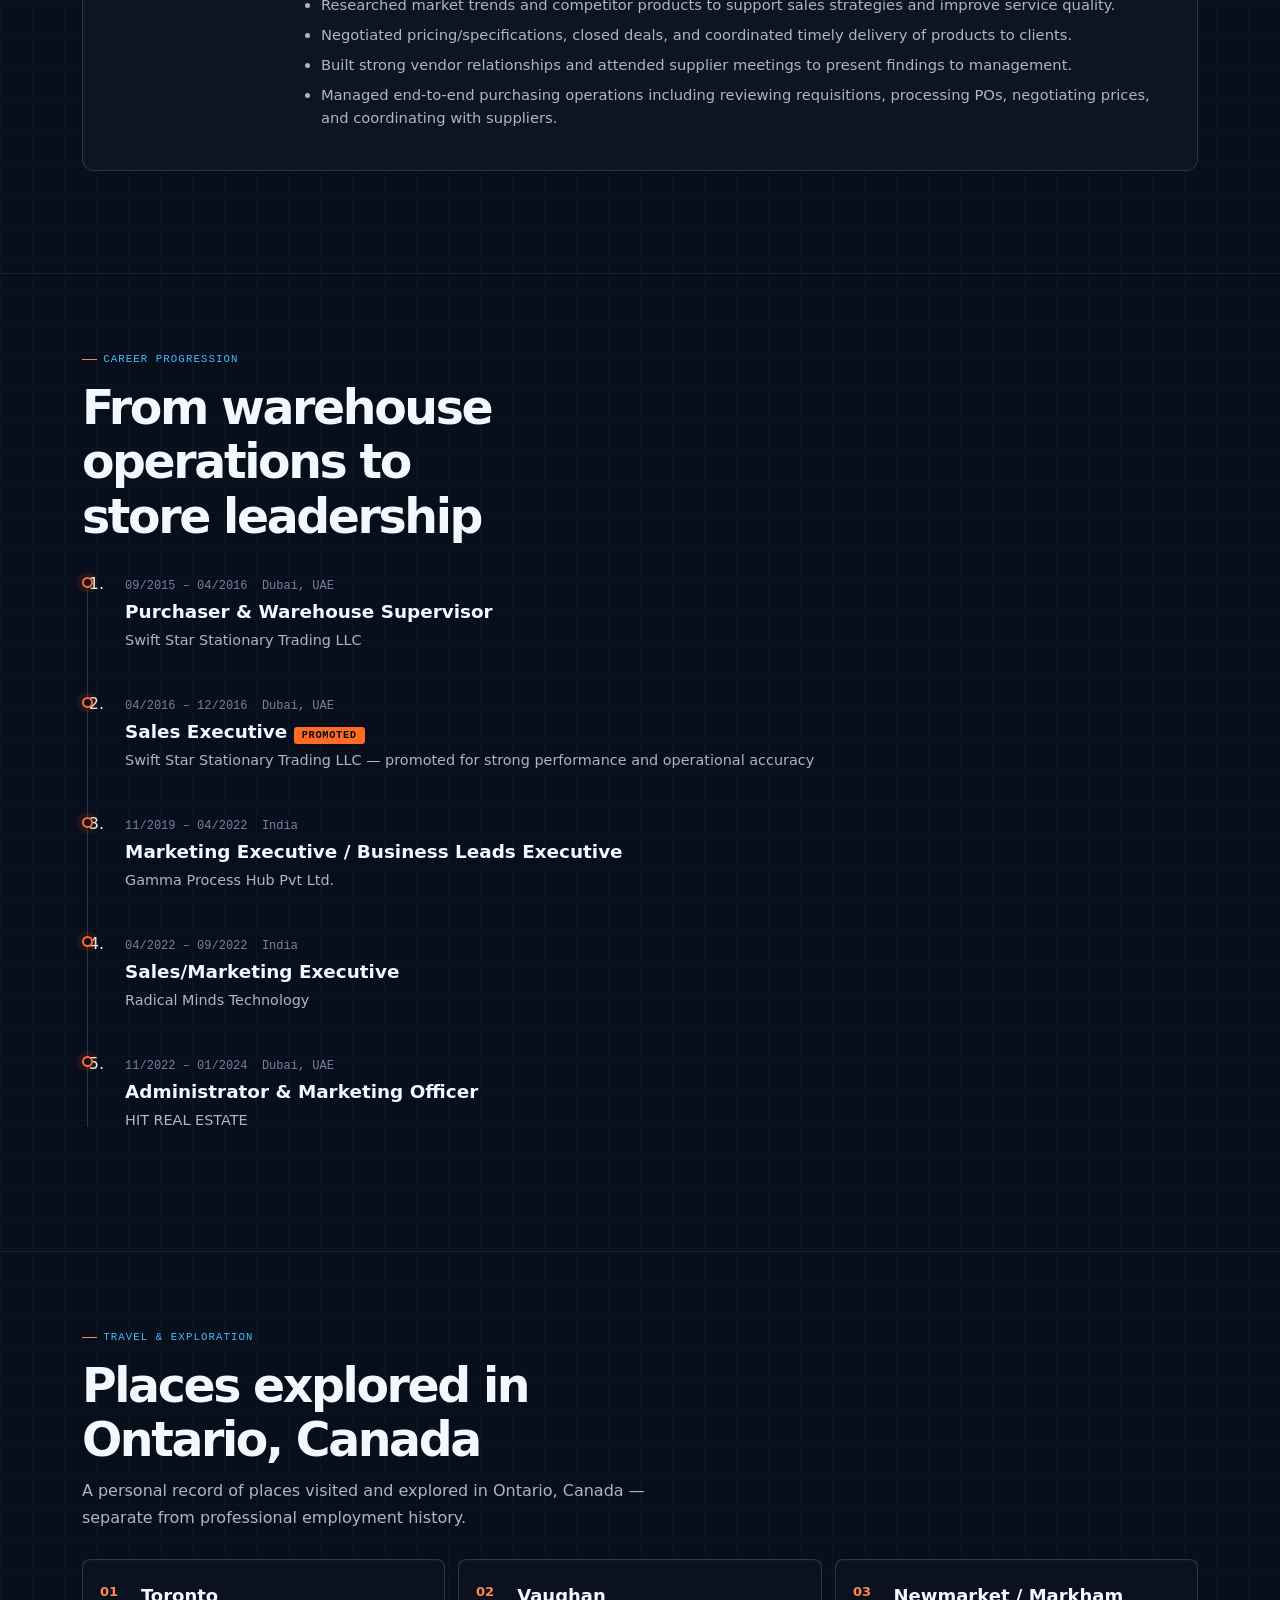
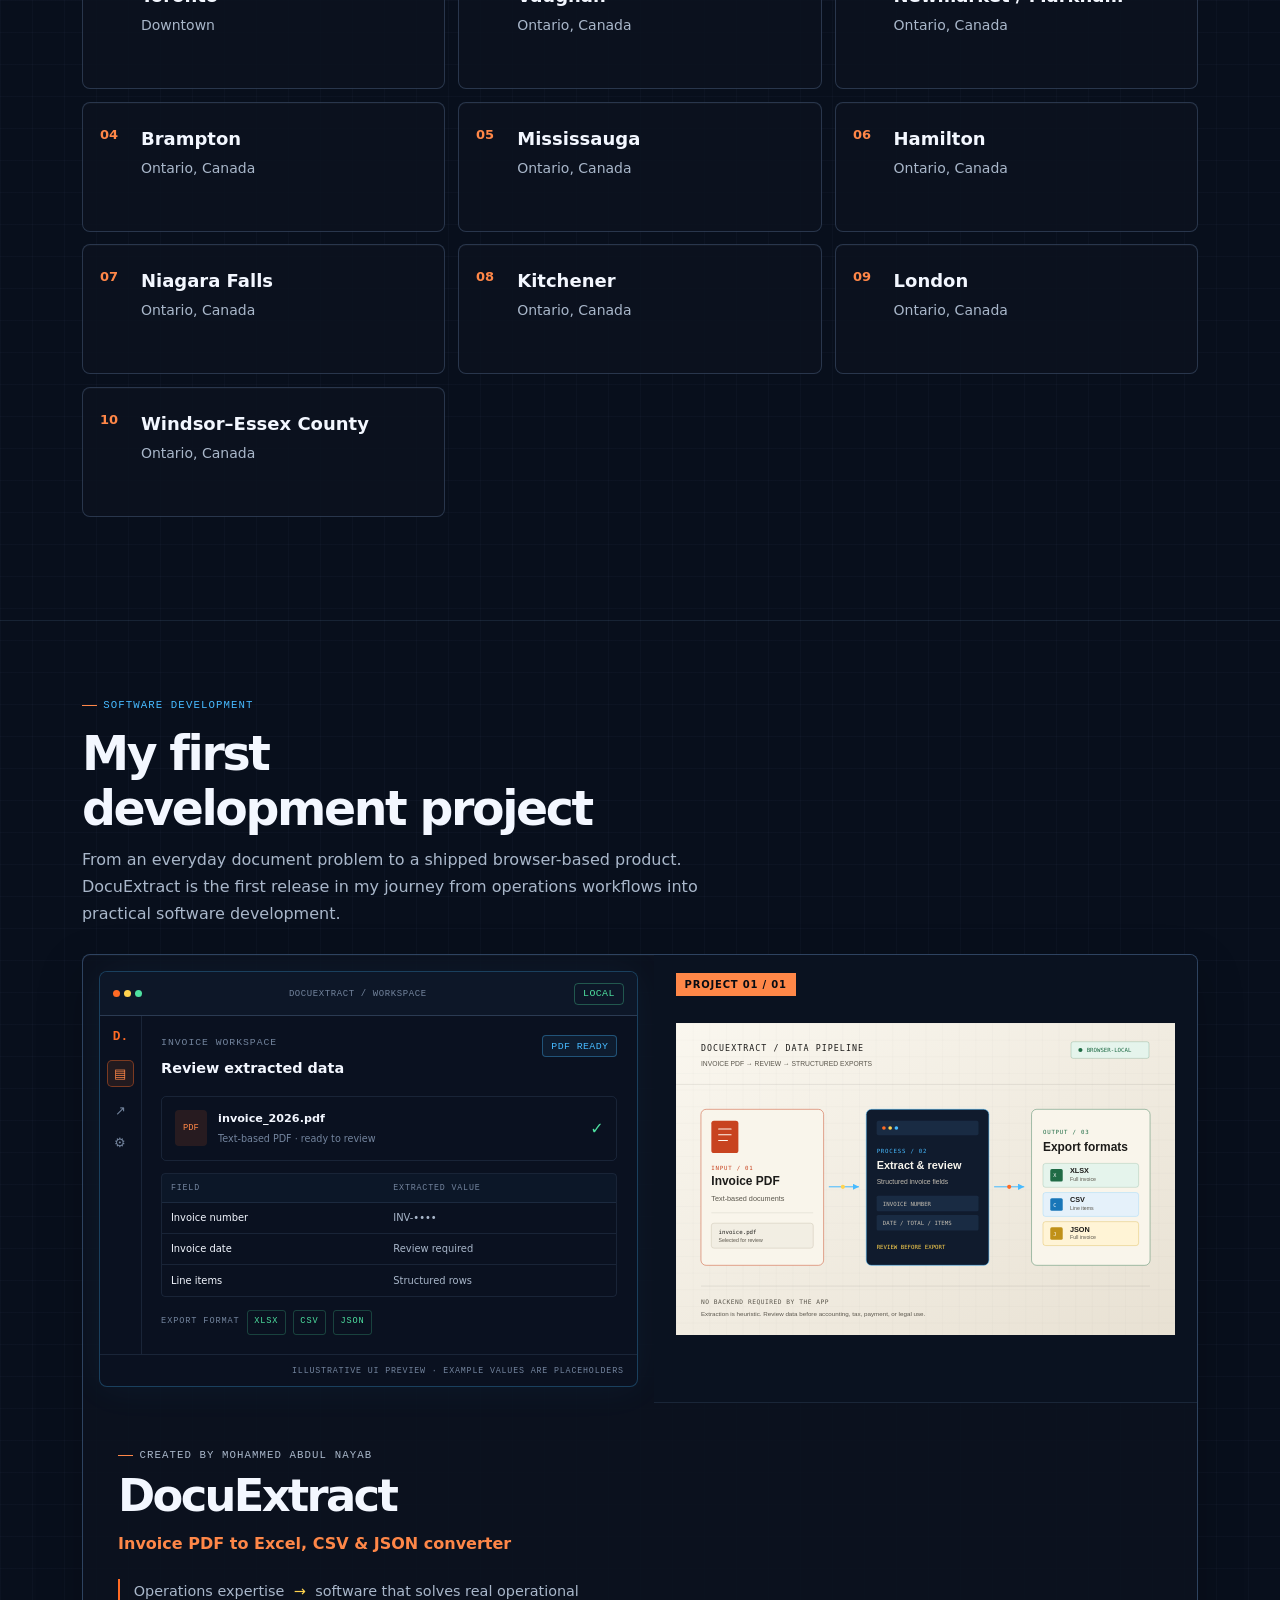
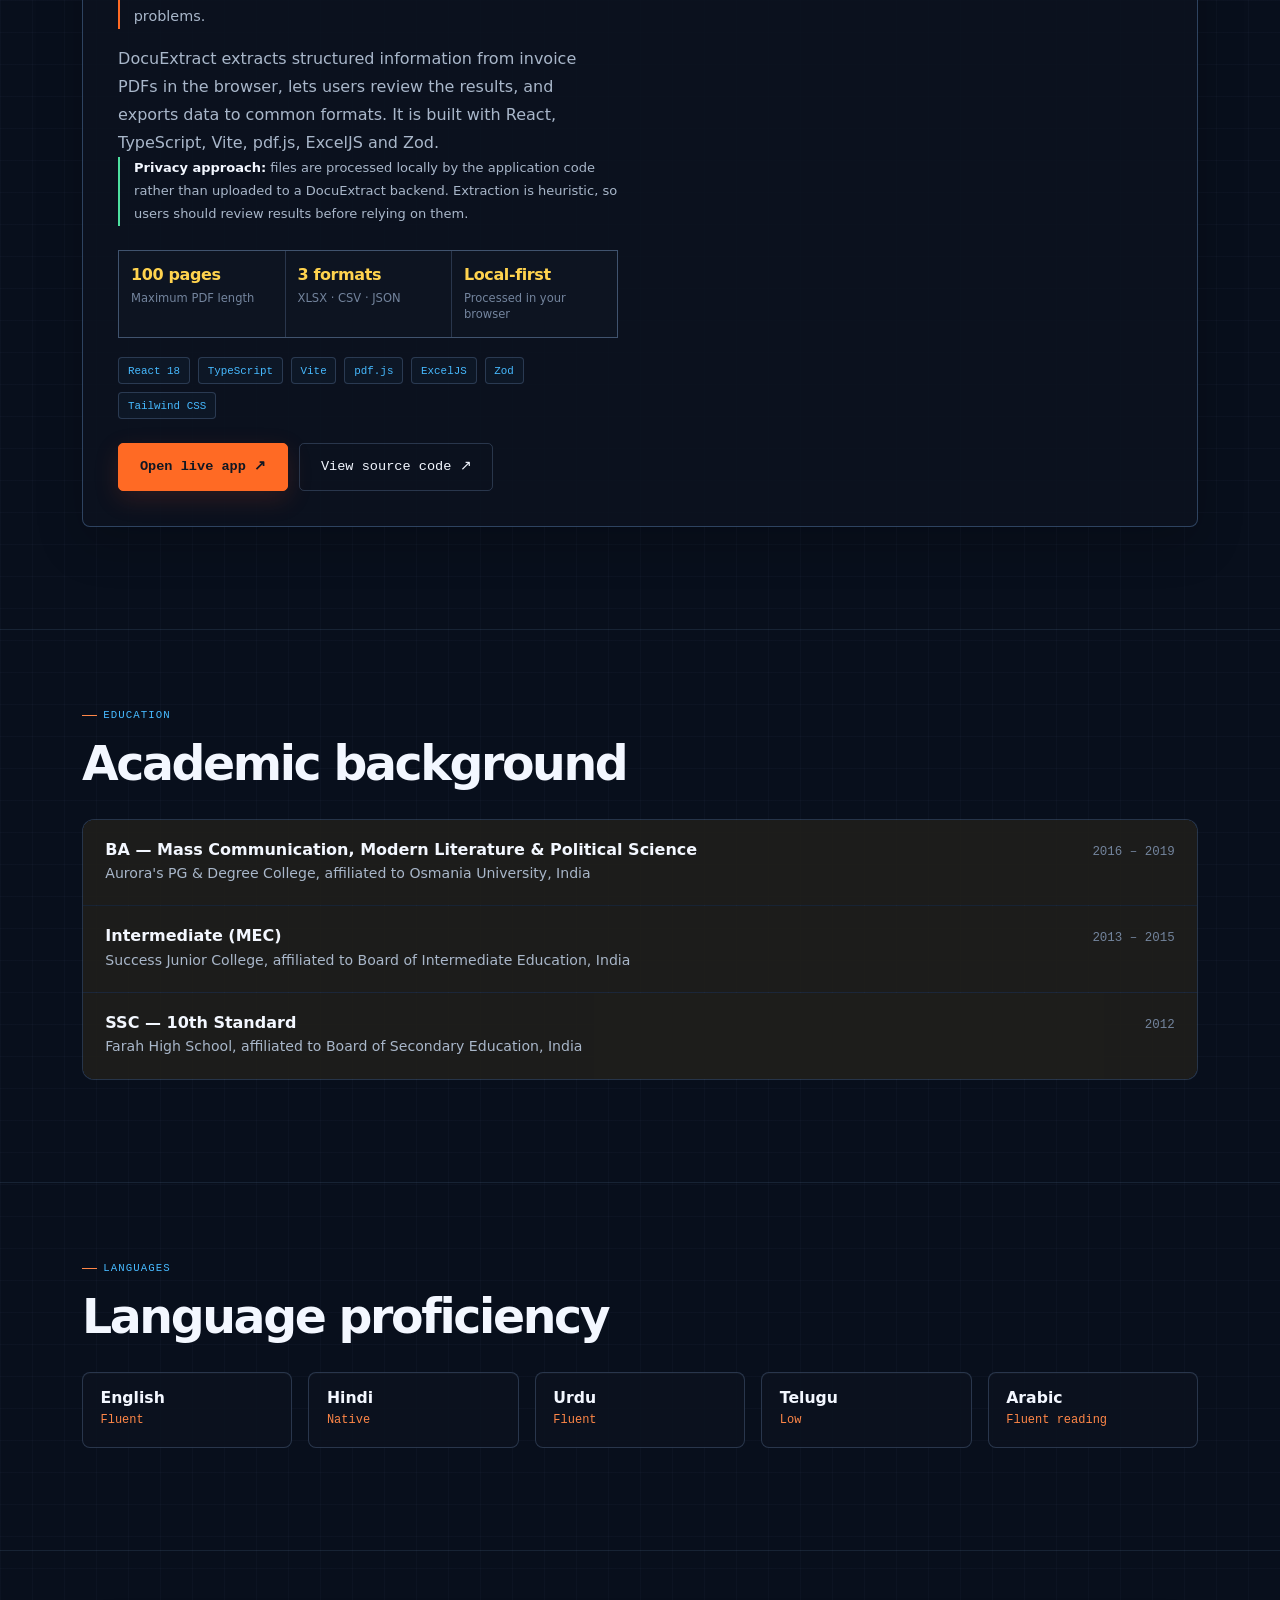
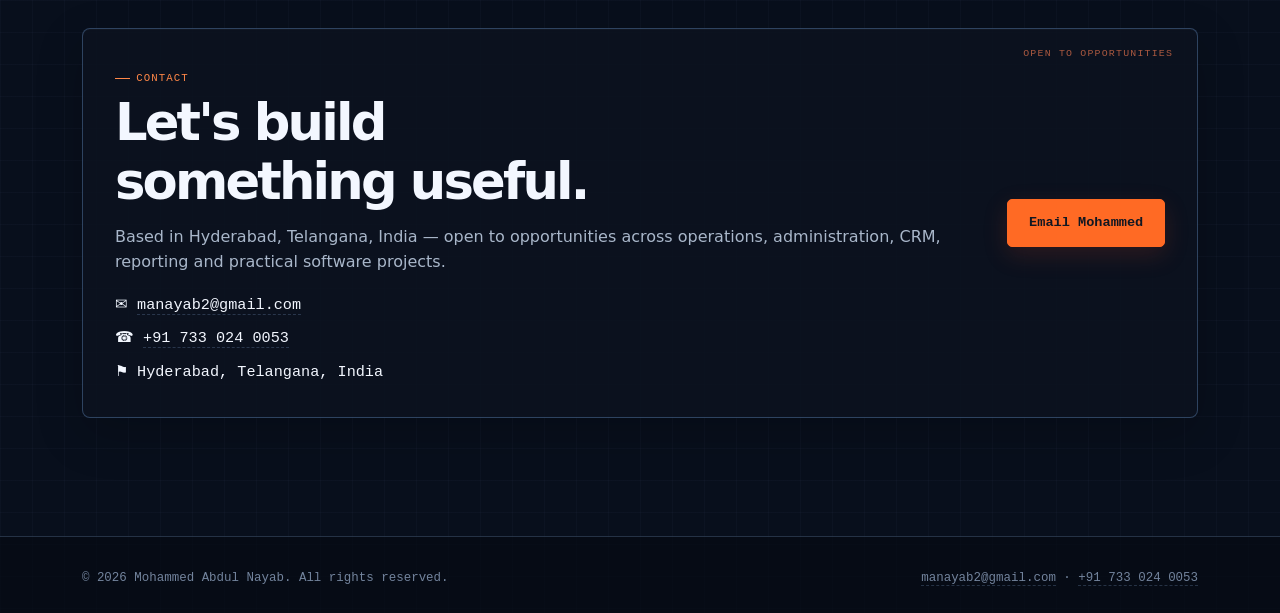
==== commit ee14fbeb: "Load motion stylesheet and interactions" ====
--- a/index.html
+++ b/index.html
@@ -42,6 +42,7 @@
   <!-- System font stacks avoid third-party font requests and font-swap layout work. -->
 
   <link rel="stylesheet" href="styles.css?v=20261029-perf" />
+  <link rel="stylesheet" href="motion.css?v=20261030-motion" />
 
   <script type="application/ld+json">
   {
@@ -725,5 +726,6 @@
   </footer>
 
   <script src="script.js?v=20261029-perf"></script>
+  <script src="motion.js?v=20261030-motion" defer></script>
 </body>
 </html>
--- a/motion.css
+++ b/motion.css
@@ -0,0 +1,74 @@
+/* Motion system: composited transform/opacity only; no content is hidden until JS is ready. */
+:root { --motion-orange: #ff6a24; --motion-blue: #47baff; --motion-yellow: #ffd34e; }
+.motion-progress {
+  position: fixed; inset: 0 auto auto 0; z-index: 9999; width: 100%; height: 3px;
+  background: linear-gradient(90deg, var(--motion-orange), var(--motion-blue), var(--motion-yellow));
+  transform: scaleX(0); transform-origin: left center; pointer-events: none;
+}
+.motion-reveal { opacity: 1; transform: none; }
+.motion-ready .motion-reveal:not(.motion-visible) { opacity: 0; transform: translate3d(0, 18px, 0); }
+.motion-ready .motion-reveal.motion-visible { opacity: 1; transform: translate3d(0, 0, 0); transition: opacity 520ms ease, transform 520ms cubic-bezier(.2,.7,.2,1); }
+.motion-reveal[data-motion-order="1"] { transition-delay: 60ms; }
+.motion-reveal[data-motion-order="2"] { transition-delay: 120ms; }
+.motion-reveal[data-motion-order="3"] { transition-delay: 180ms; }
+.site-nav a { position: relative; }
+.site-nav a[aria-current="true"] { color: var(--text-hi); }
+.site-nav a[aria-current="true"]::after {
+  content: ""; position: absolute; left: .1rem; right: .1rem; bottom: .15rem; height: 2px;
+  background: var(--motion-orange); transform: scaleX(1); transform-origin: left center;
+}
+.experience-list, .experience-timeline, .experience-items { position: relative; }
+.experience-list::before, #experience .experience-list::before {
+  content: ""; position: absolute; left: 0; top: 0; bottom: 0; width: 2px;
+  background: rgba(71,186,255,.14); transform: scaleY(1); transform-origin: top center;
+}
+#experience .experience-item { position: relative; }
+#experience .experience-item::before {
+  content: ""; position: absolute; left: -1.36rem; top: .35rem; width: 7px; height: 7px; border-radius: 50%;
+  background: var(--motion-orange); box-shadow: 0 0 0 4px rgba(255,106,36,.12);
+  opacity: .4; transform: scale(.7);
+}
+#experience .experience-item.motion-visible::before { opacity: 1; transform: scale(1); transition: opacity 360ms ease, transform 360ms ease; }
+@media (hover: hover) and (pointer: fine) {
+  .project-card, .ops-focus, .ops-route, .experience-item, .skill-chip, .language-chip, .travel-place {
+    transition: transform 220ms ease, opacity 220ms ease;
+  }
+  .project-card:hover, .ops-focus:hover, .ops-route:hover, .experience-item:hover, .skill-chip:hover, .language-chip:hover, .travel-place:hover {
+    transform: translate3d(0,-3px,0);
+  }
+  .motion-button { transition: transform 180ms ease, opacity 180ms ease; }
+  .motion-button:hover { opacity: .96; }
+}
+.btn-primary, .btn-ghost { position: relative; isolation: isolate; }
+.btn-primary::before, .btn-ghost::before {
+  content: ""; position: absolute; inset: -3px; z-index: -1; border-radius: inherit;
+  background: radial-gradient(circle, rgba(71,186,255,.25), rgba(255,106,36,.12) 55%, transparent 72%);
+  opacity: 0; transform: scale(.94); transition: opacity 180ms ease, transform 180ms ease;
+}
+@media (hover: hover) and (pointer: fine) {
+  .btn-primary:hover::before, .btn-ghost:hover::before, .btn-primary:focus-visible::before, .btn-ghost:focus-visible::before {
+    opacity: 1; transform: scale(1);
+  }
+}
+.docu-app-window .app-file-row, .docu-app-window .app-data-table, .docu-app-window .app-export-row { position: relative; }
+#projects.motion-demo-active .docu-app-window .app-file-row { animation: docu-flow-in 460ms ease both; }
+#projects.motion-demo-active .docu-app-window .app-data-table { animation: docu-flow-in 460ms 100ms ease both; }
+#projects.motion-demo-active .docu-app-window .app-export-row { animation: docu-flow-in 460ms 200ms ease both; }
+@keyframes docu-flow-in { from { opacity: .35; transform: translate3d(0,8px,0); } to { opacity: 1; transform: translate3d(0,0,0); } }
+@media (hover: none), (pointer: coarse) {
+  .project-card, .ops-focus, .ops-route, .experience-item, .skill-chip, .language-chip, .travel-place,
+  .project-card:hover, .ops-focus:hover, .ops-route:hover, .experience-item:hover, .skill-chip:hover, .language-chip:hover, .travel-place:hover {
+    transform: none !important;
+  }
+}
+@media (prefers-reduced-motion: reduce) {
+  .motion-progress { display: none; }
+  .motion-ready .motion-reveal, .motion-ready .motion-reveal:not(.motion-visible), .motion-ready .motion-reveal.motion-visible {
+    opacity: 1 !important; transform: none !important; transition: none !important;
+  }
+  .motion-ready #experience .experience-item::before { opacity: 1 !important; transform: none !important; transition: none !important; }
+  #projects.motion-demo-active .docu-app-window .app-file-row,
+  #projects.motion-demo-active .docu-app-window .app-data-table,
+  #projects.motion-demo-active .docu-app-window .app-export-row { animation: none !important; }
+  .motion-button, .btn-primary::before, .btn-ghost::before { transition: none !important; }
+}
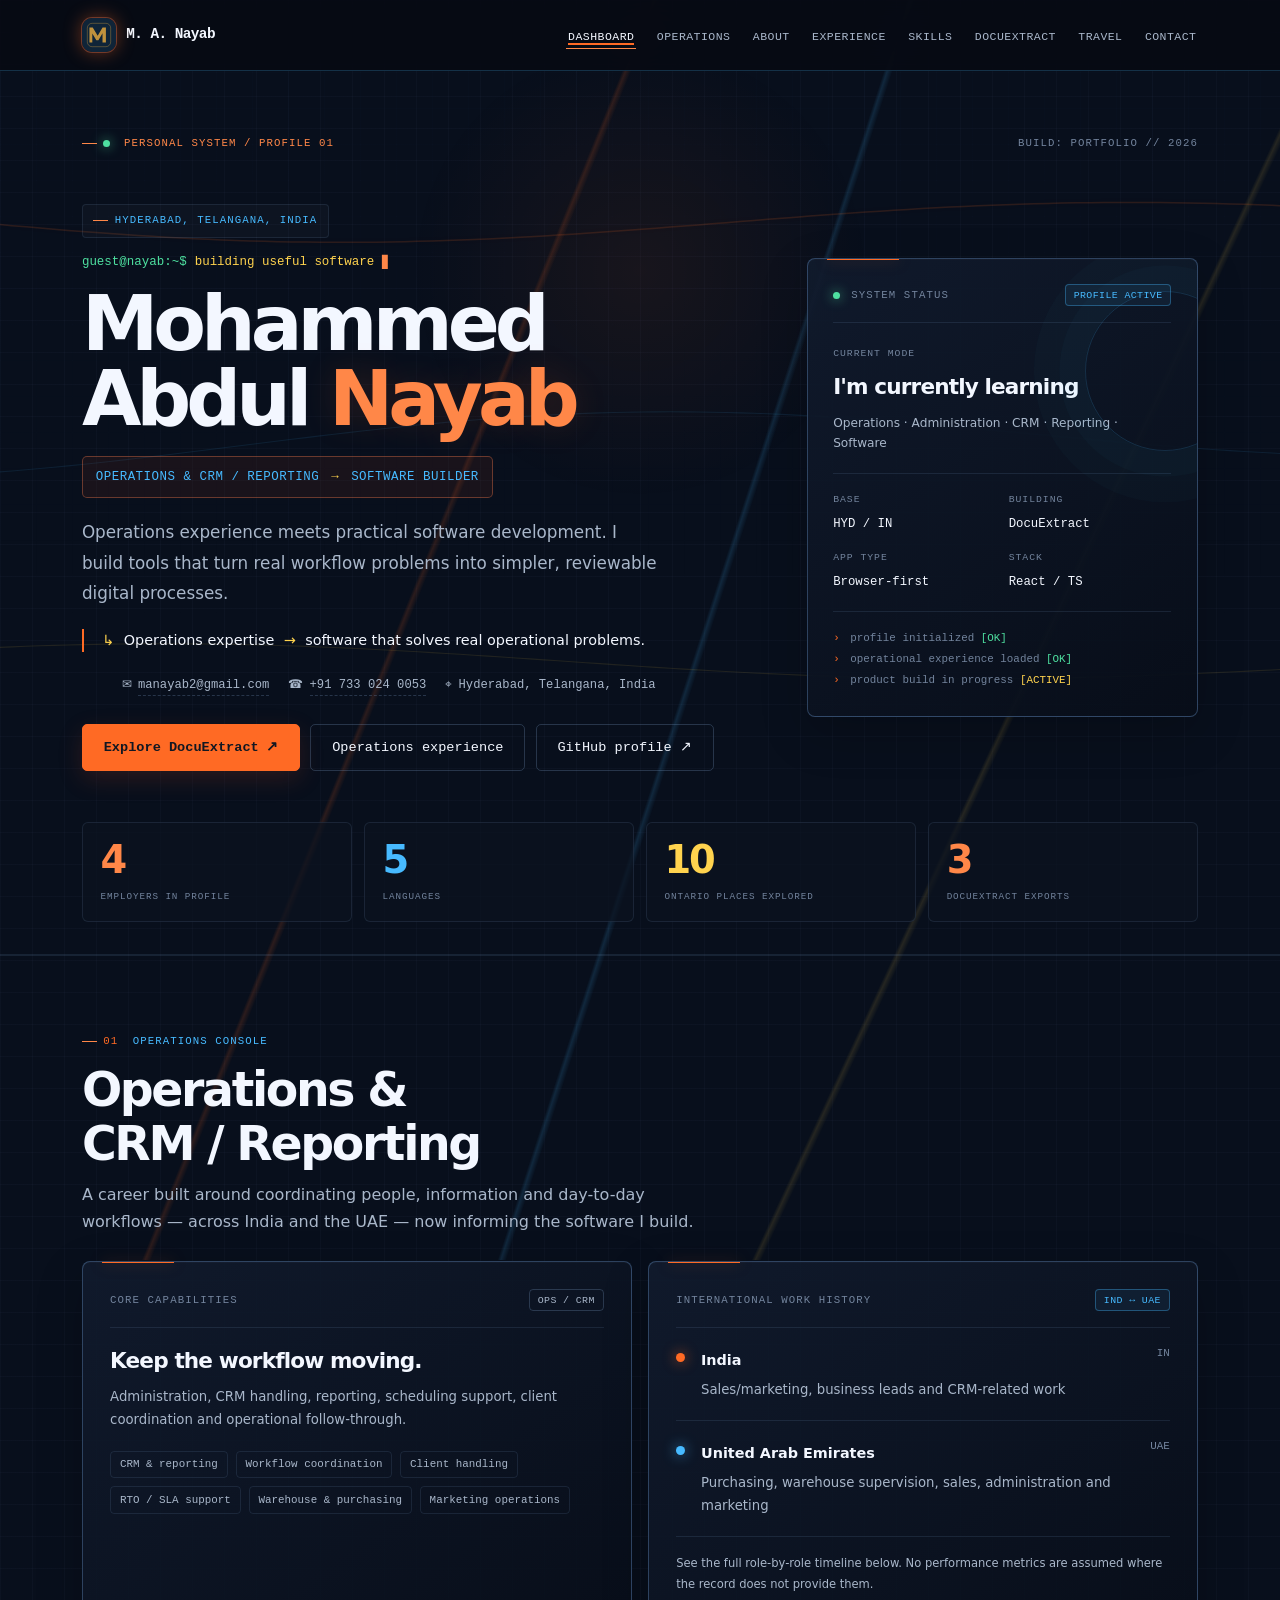
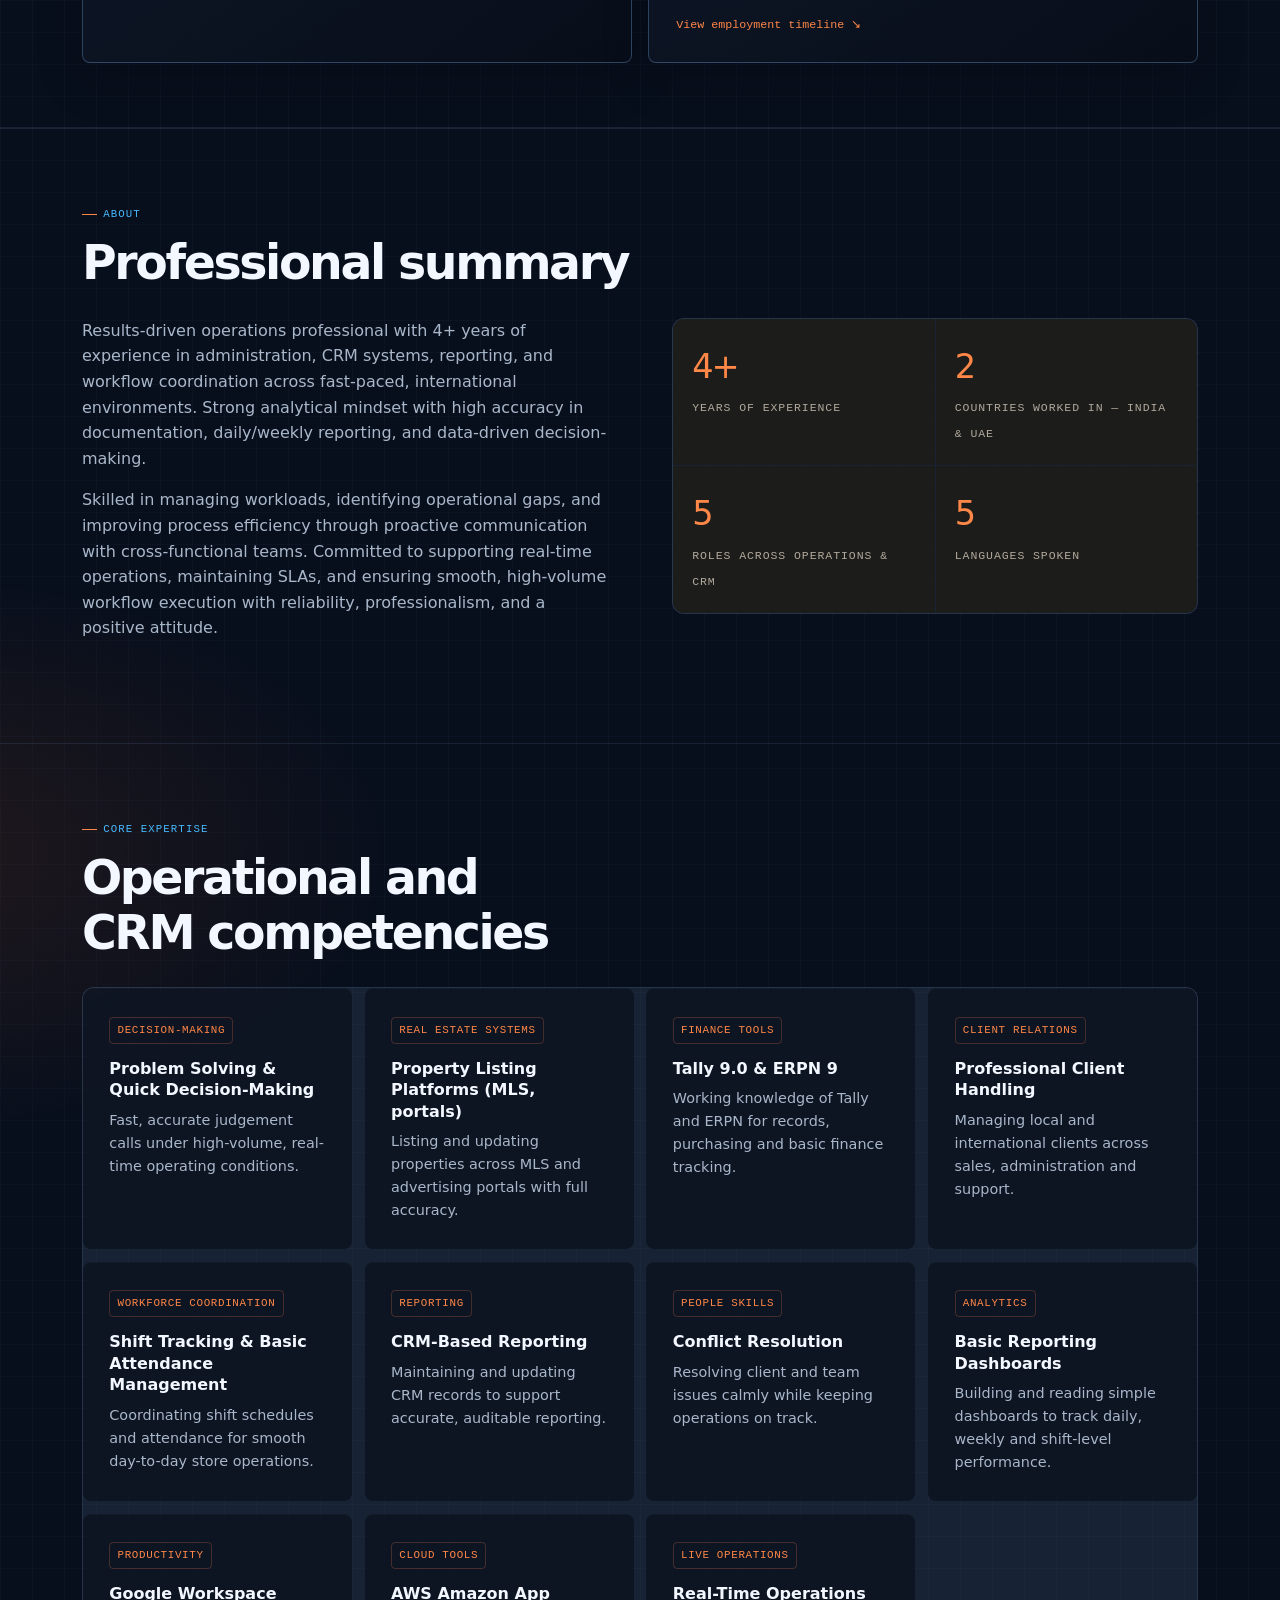
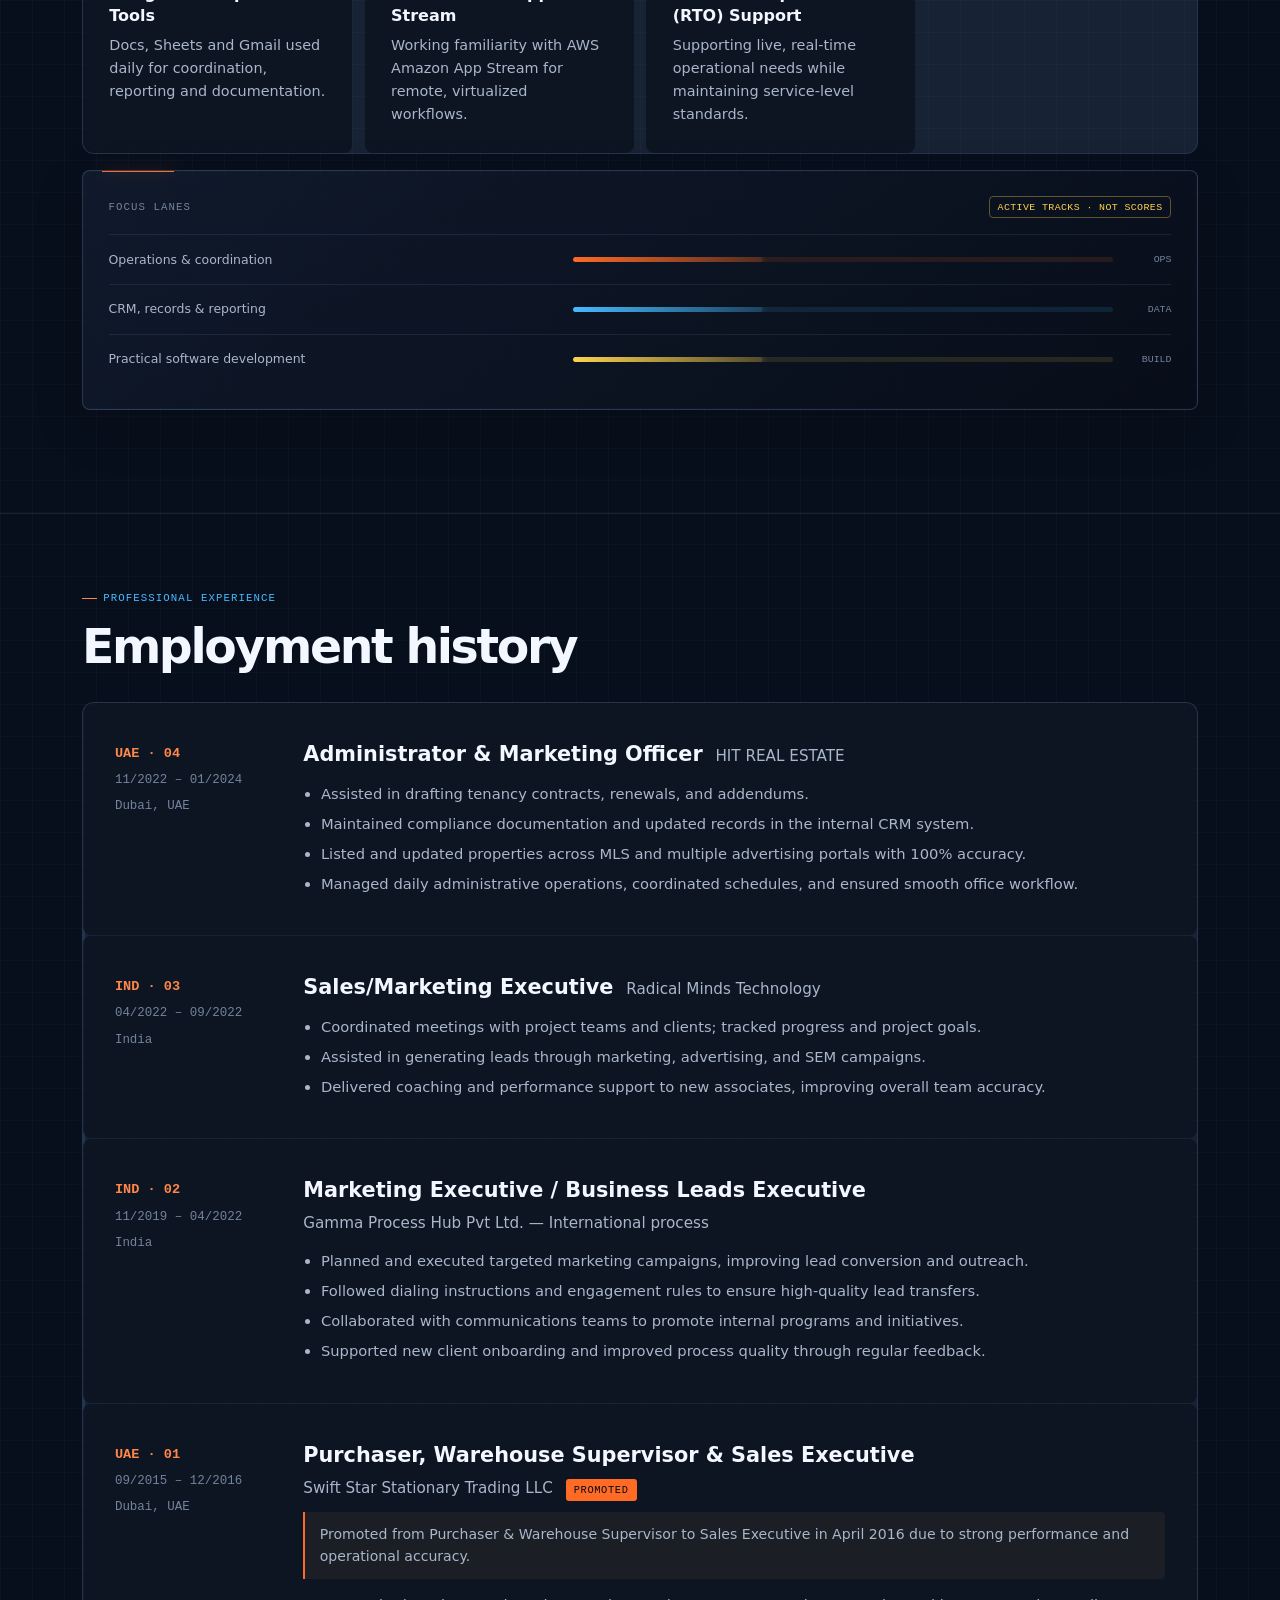
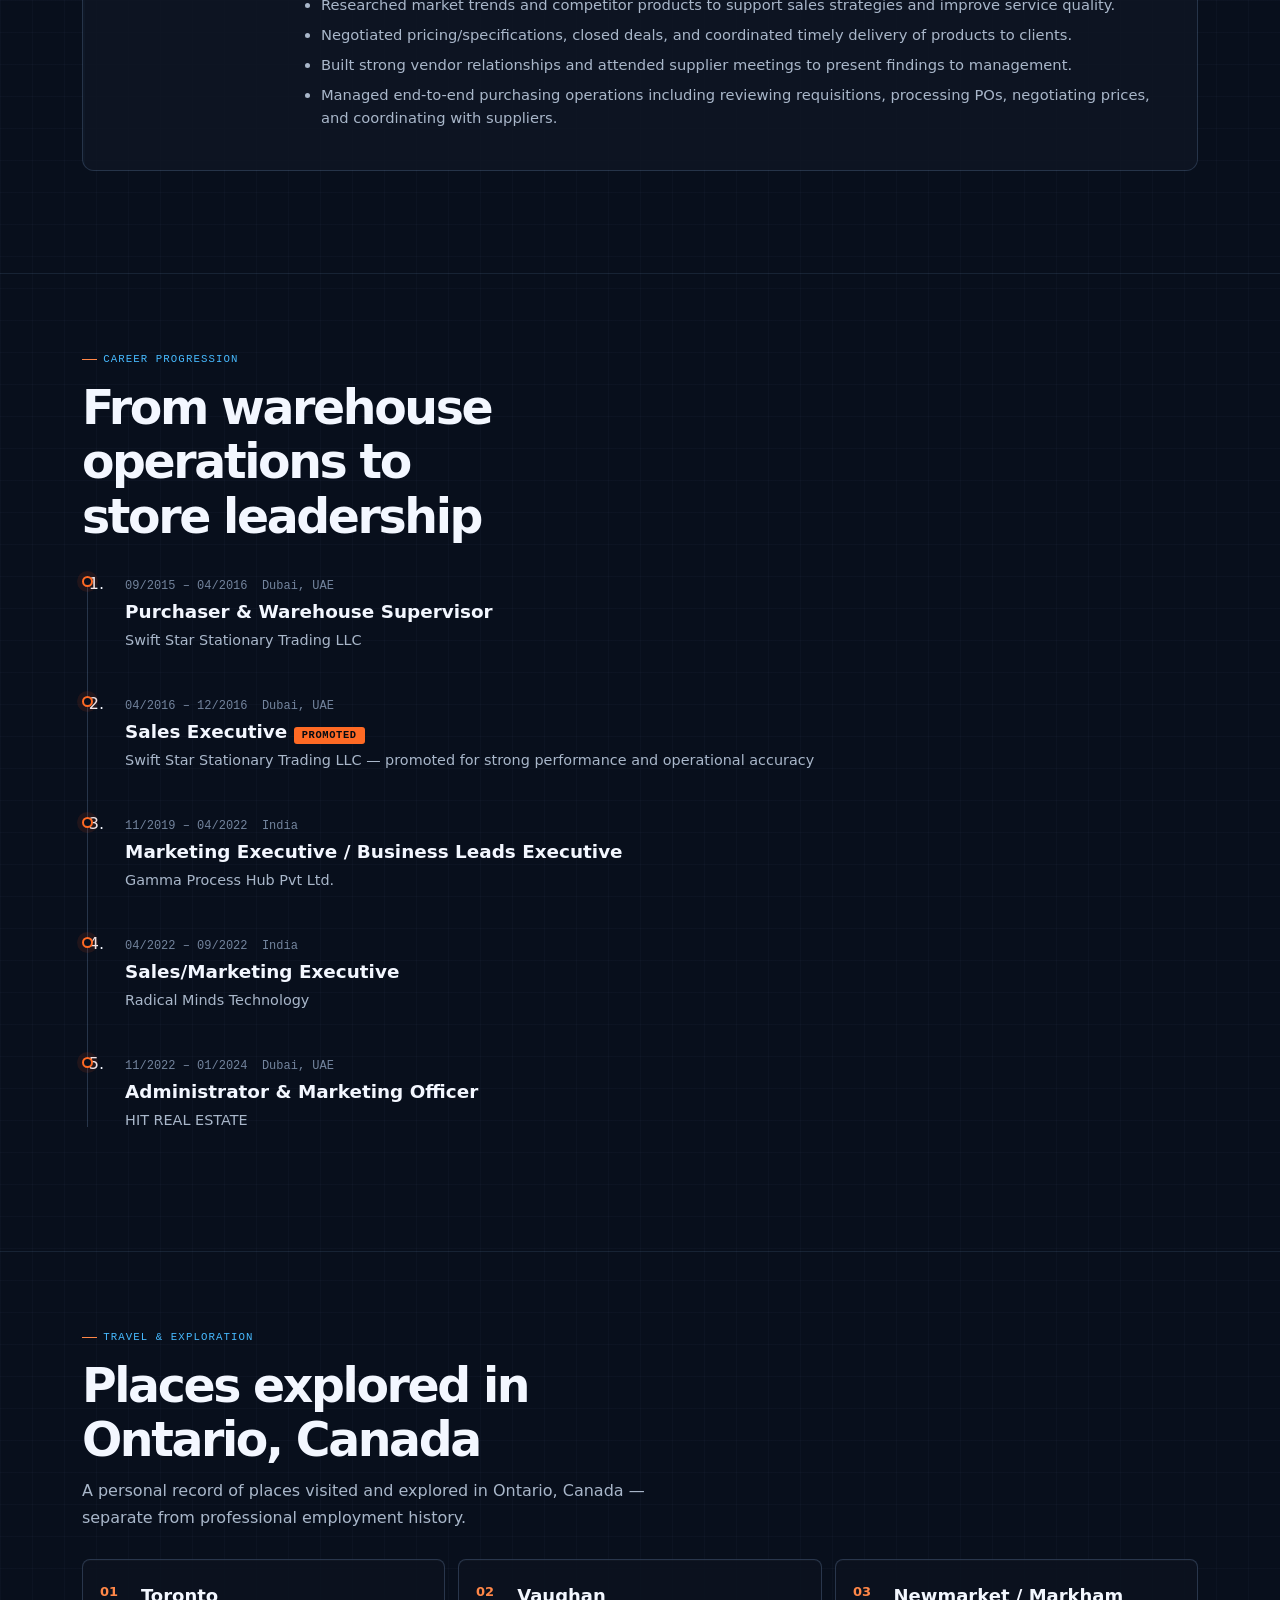
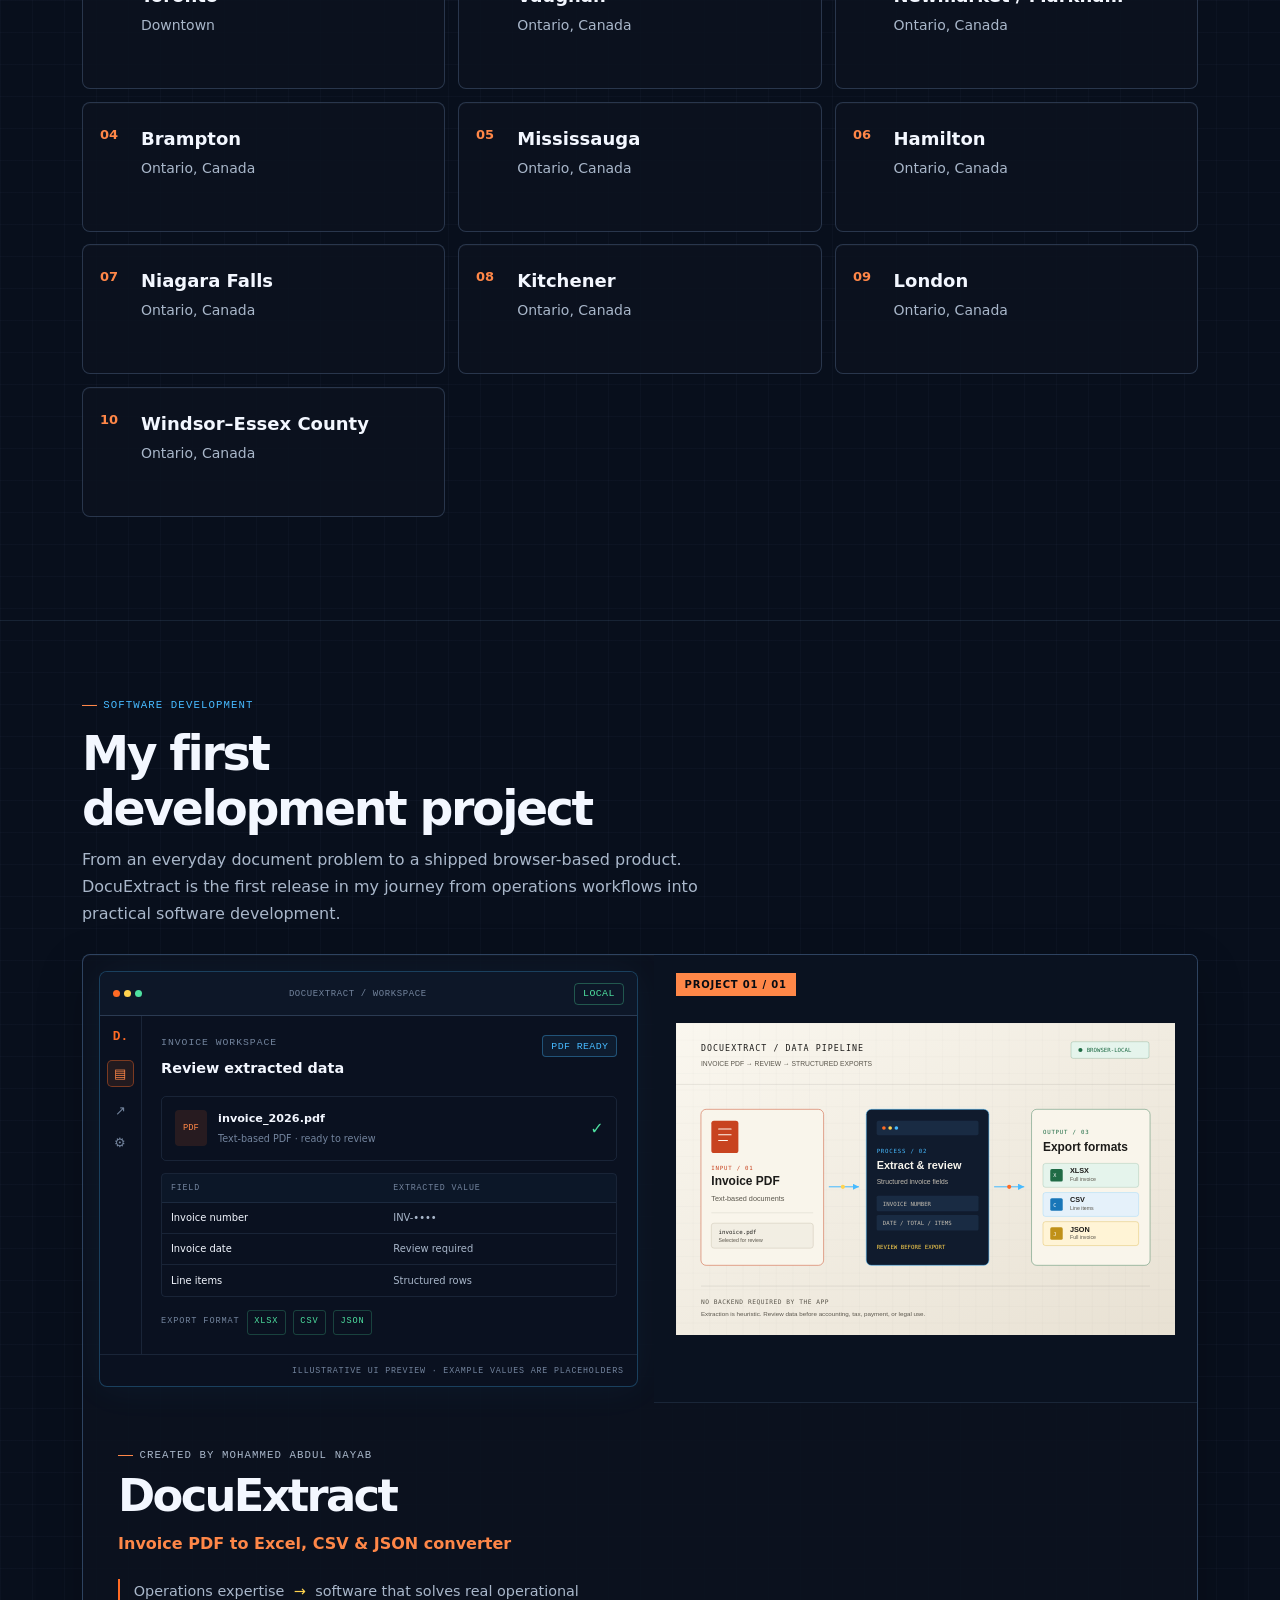
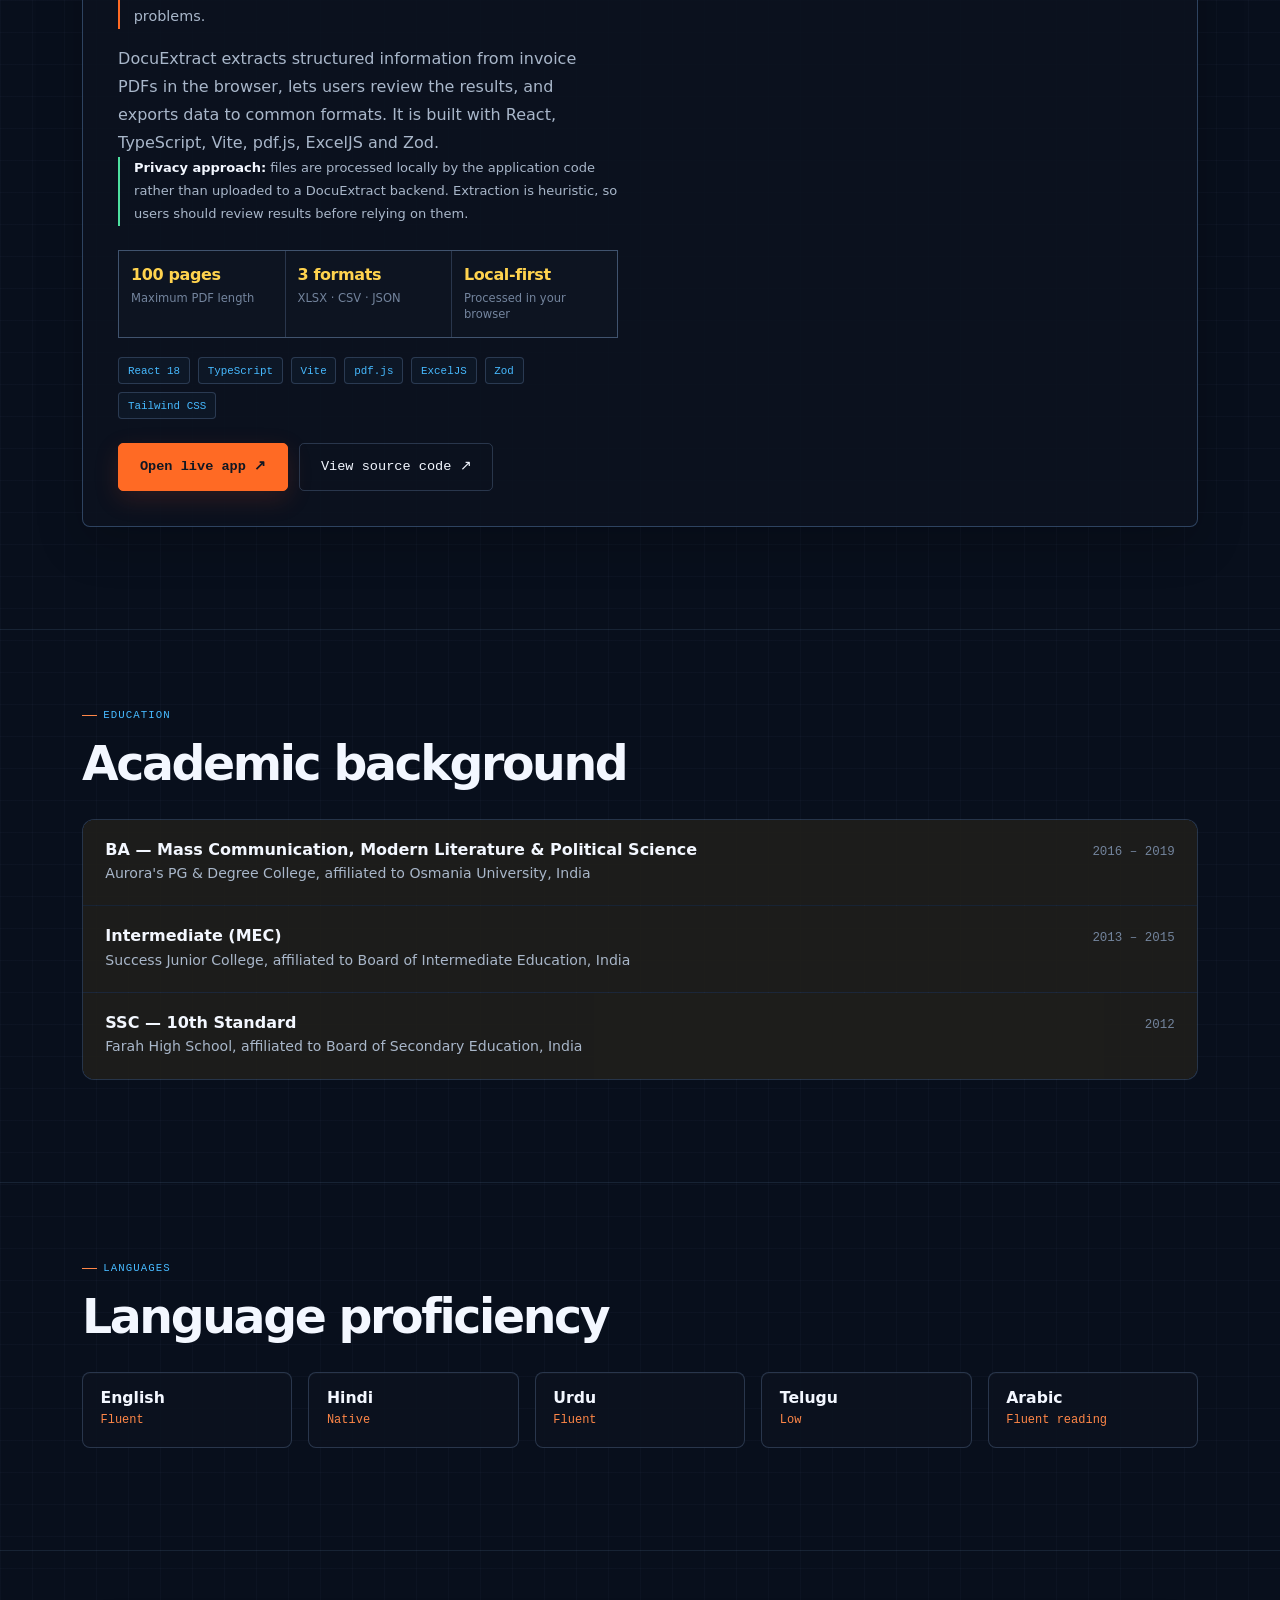
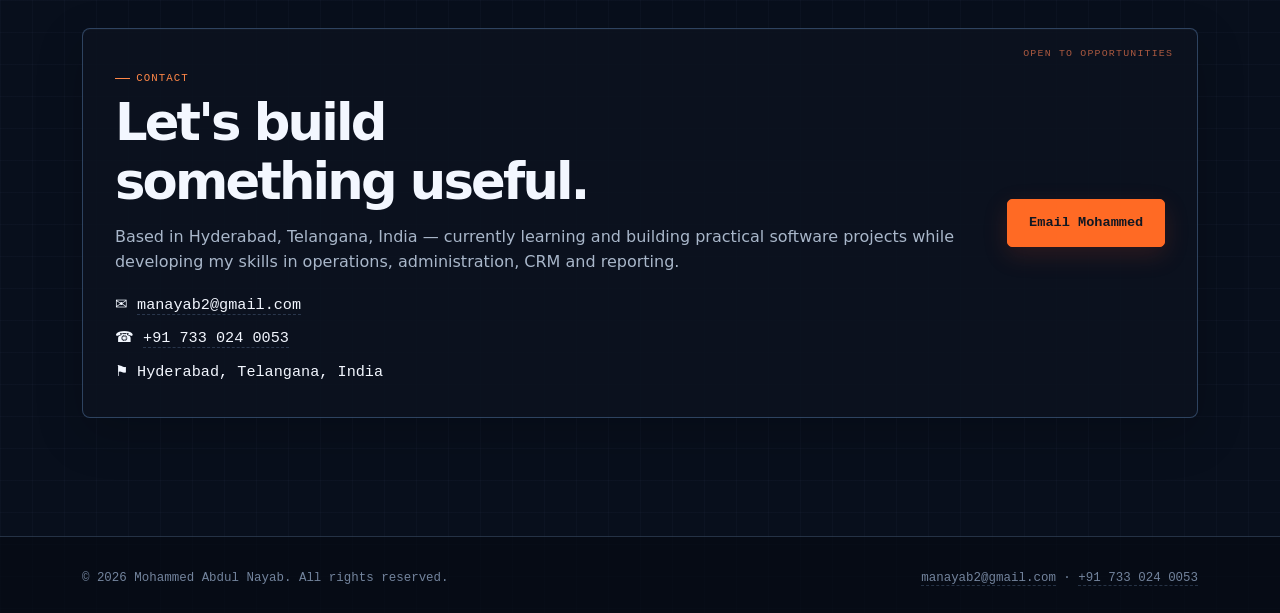
==== commit 41e95d22: "Update profile status to currently learning" ====
--- a/index.html
+++ b/index.html
@@ -252,7 +252,7 @@
           </div>
           <aside class="status-panel panel" aria-label="Current profile status">
             <div class="panel-heading"><span><span class="status-dot" aria-hidden="true"></span> SYSTEM STATUS</span><span class="chip chip-blue">PROFILE ACTIVE</span></div>
-            <div class="status-main"><span class="status-label">CURRENT MODE</span><strong>Open to opportunities</strong><span class="status-sub">Operations · Administration · CRM · Reporting · Software</span></div>
+            <div class="status-main"><span class="status-label">CURRENT MODE</span><strong>I'm currently learning</strong><span class="status-sub">Operations · Administration · CRM · Reporting · Software</span></div>
             <div class="status-grid">
               <div><span class="status-label">BASE</span><strong>HYD / IN</strong></div>
               <div><span class="status-label">BUILDING</span><strong>DocuExtract</strong></div>
@@ -704,7 +704,7 @@
           <div>
             <p class="eyebrow">Contact</p>
             <h2 id="contact-heading">Let's build something useful.</h2>
-            <p>Based in Hyderabad, Telangana, India — open to opportunities across operations, administration, CRM, reporting and practical software projects.</p>
+            <p>Based in Hyderabad, Telangana, India — currently learning and building practical software projects while developing my skills in operations, administration, CRM and reporting.</p>
             <ul class="contact-list">
               <li><span aria-hidden="true">✉</span> <a href="mailto:manayab2@gmail.com">manayab2@gmail.com</a></li>
               <li><span aria-hidden="true">☎</span> <a href="tel:+917330240053">+91 733 024 0053</a></li>
--- a/motion.css
+++ b/motion.css
@@ -30,10 +30,10 @@
 }
 #experience .experience-item.motion-visible::before { opacity: 1; transform: scale(1); transition: opacity 360ms ease, transform 360ms ease; }
 @media (hover: hover) and (pointer: fine) {
-  .project-card, .ops-focus, .ops-route, .experience-item, .skill-chip, .language-chip, .travel-place {
+  .project-card, .ops-focus, .ops-route, .experience-item, .expertise-item, .language-chip, .travel-place {
     transition: transform 220ms ease, opacity 220ms ease;
   }
-  .project-card:hover, .ops-focus:hover, .ops-route:hover, .experience-item:hover, .skill-chip:hover, .language-chip:hover, .travel-place:hover {
+  .project-card:hover, .ops-focus:hover, .ops-route:hover, .experience-item:hover, .expertise-item:hover, .language-chip:hover, .travel-place:hover {
     transform: translate3d(0,-3px,0);
   }
   .motion-button { transition: transform 180ms ease, opacity 180ms ease; }
@@ -56,8 +56,8 @@
 #projects.motion-demo-active .docu-app-window .app-export-row { animation: docu-flow-in 460ms 200ms ease both; }
 @keyframes docu-flow-in { from { opacity: .35; transform: translate3d(0,8px,0); } to { opacity: 1; transform: translate3d(0,0,0); } }
 @media (hover: none), (pointer: coarse) {
-  .project-card, .ops-focus, .ops-route, .experience-item, .skill-chip, .language-chip, .travel-place,
-  .project-card:hover, .ops-focus:hover, .ops-route:hover, .experience-item:hover, .skill-chip:hover, .language-chip:hover, .travel-place:hover {
+  .project-card, .ops-focus, .ops-route, .experience-item, .expertise-item, .language-chip, .travel-place,
+  .project-card:hover, .ops-focus:hover, .ops-route:hover, .experience-item:hover, .expertise-item:hover, .language-chip:hover, .travel-place:hover {
     transform: none !important;
   }
 }
@@ -72,3 +72,7 @@
   #projects.motion-demo-active .docu-app-window .app-export-row { animation: none !important; }
   .motion-button, .btn-primary::before, .btn-ghost::before { transition: none !important; }
 }
+
+/* Scroll-drawn career spine: composited scaleY overlay, never layout geometry. */
+#experience .experience-list::after { content: ""; position: absolute; left: 0; top: 0; bottom: 0; width: 2px; background: linear-gradient(180deg, var(--motion-orange), var(--motion-blue), var(--motion-yellow)); transform: scaleY(0); transform-origin: top center; opacity: .9; pointer-events: none; }
+#experience .experience-list.motion-timeline-active::after { transform: scaleY(var(--timeline-progress, 0)); }
